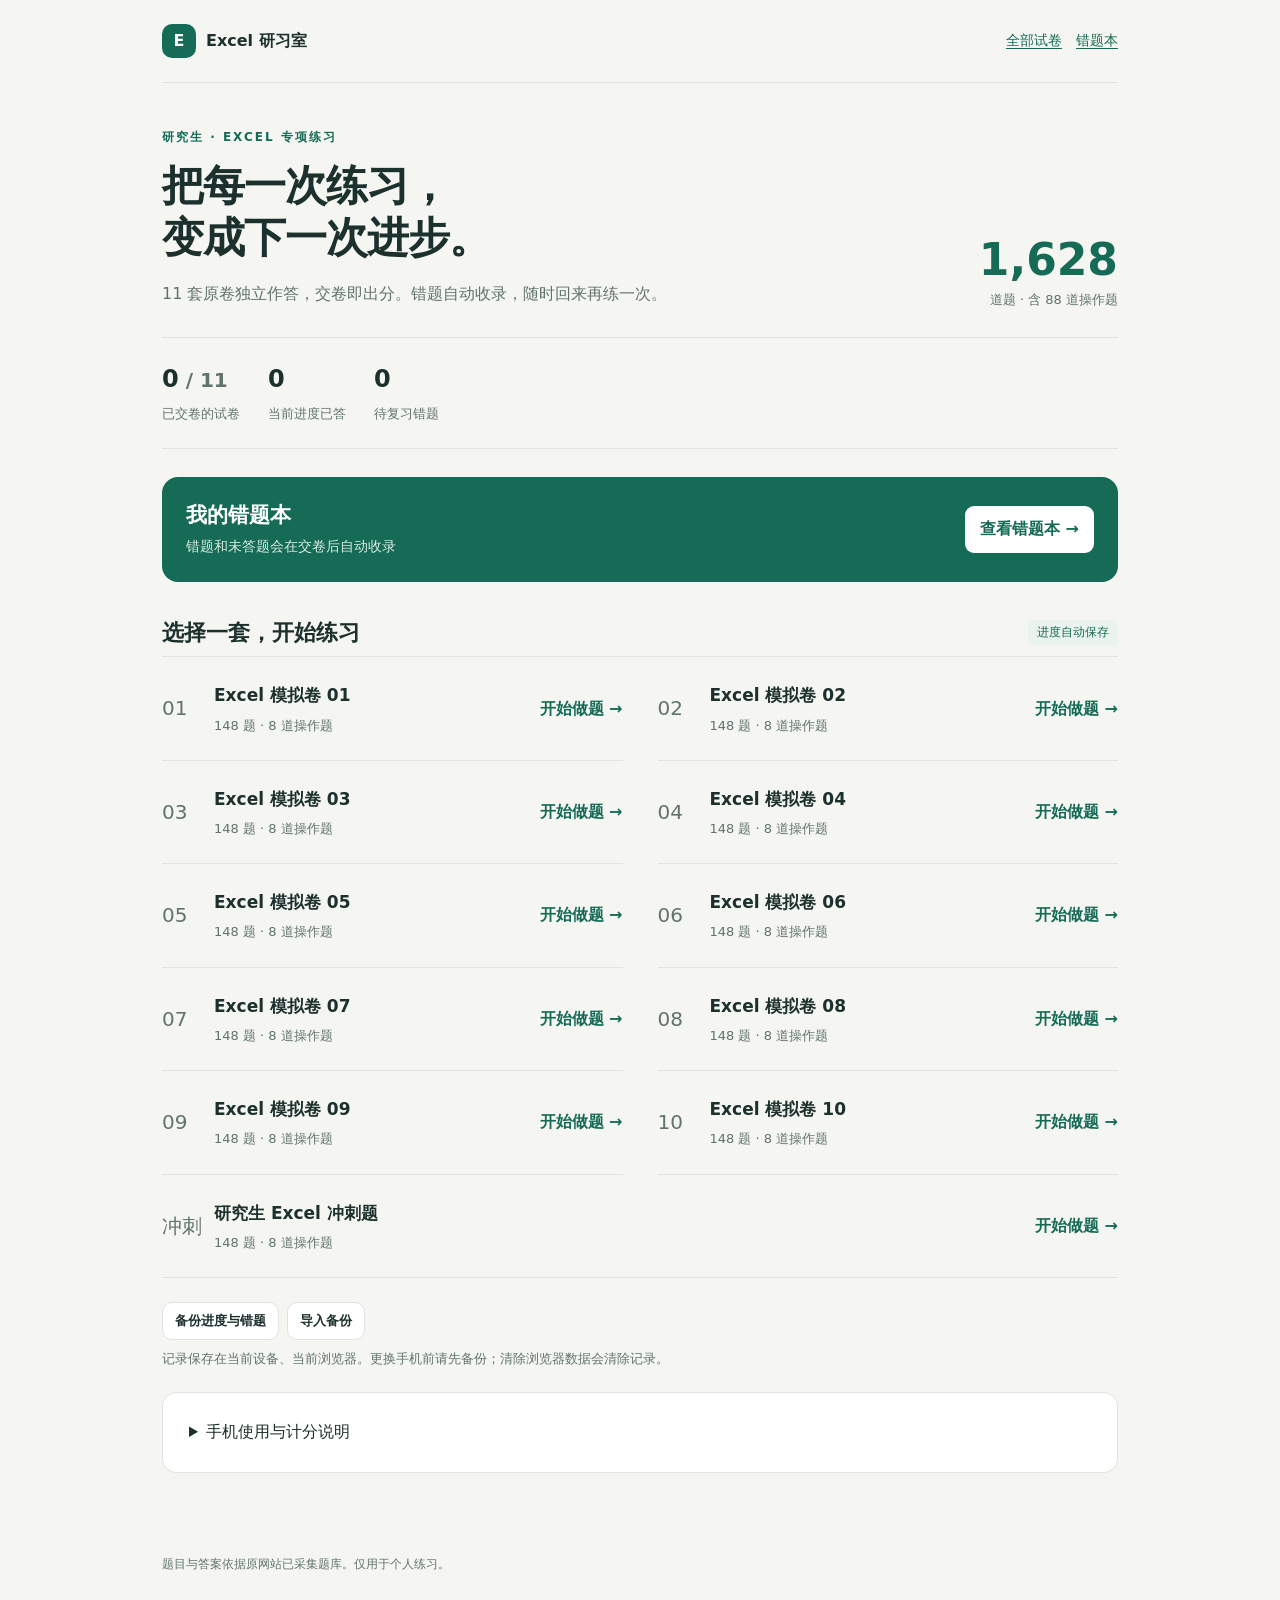
==== index.html @ a653b516 "Publish public mobile Excel practice with persistent mistake book" ====
<!doctype html><html lang="zh-CN"><head><meta charset="utf-8"><meta name="viewport" content="width=device-width, initial-scale=1, viewport-fit=cover"><meta name="theme-color" content="#166b56"><meta name="apple-mobile-web-app-capable" content="yes"><meta name="apple-mobile-web-app-title" content="Excel研习室"><meta name="description" content="研究生Excel手机刷题，独立试卷、交卷计分、进度自动保存与错题重刷。"><link rel="manifest" href="manifest.webmanifest"><link rel="icon" href="icon.svg" type="image/svg+xml"><title>研究生Excel手机刷题 · Excel研习室</title><style>:root{--ink:#1c302d;--muted:#61736e;--brand:#166b56;--soft:#eaf3ed;--paper:#fff;--bg:#f5f6f2;--line:#dce5df;--bad:#a83d34;--bad-bg:#fff1ef;--warm:#b67425}*{box-sizing:border-box}html{scroll-behavior:smooth}body{margin:0;background:var(--bg);color:var(--ink);font:16px/1.65 system-ui,-apple-system,"PingFang SC","Microsoft YaHei",sans-serif}button,input,a{touch-action:manipulation}button,a{ -webkit-tap-highlight-color:transparent}button{font:inherit;cursor:pointer}button:disabled{opacity:.45;cursor:default}a{color:var(--brand);text-underline-offset:3px}button:focus-visible,a:focus-visible,input:focus-visible,summary:focus-visible{outline:3px solid #d6a850;outline-offset:3px}h1,h2,h3,p{margin-top:0}h1{font-size:clamp(28px,5.5vw,42px);line-height:1.25;letter-spacing:-1px;margin-bottom:16px}h2{font-size:22px;line-height:1.4}h3{font-size:17px}small,.muted{color:var(--muted)}.shell{max-width:1000px;margin:auto;padding:0 22px}.topbar{display:flex;align-items:center;justify-content:space-between;gap:16px;padding:24px 0;border-bottom:1px solid var(--line)}.brand{display:inline-flex;align-items:center;gap:10px;font-weight:750;text-decoration:none;color:var(--ink)}.mark{height:34px;width:34px;background:var(--brand);color:white;display:grid;place-items:center;border-radius:10px;font-weight:800}.toplinks{display:flex;align-items:center;gap:14px;font-size:14px}.hero{padding:45px 0 30px;display:grid;grid-template-columns:1fr auto;gap:24px;align-items:end}.eyebrow{font-size:12px;font-weight:750;letter-spacing:2px;color:var(--brand);margin-bottom:12px}.hero p{max-width:580px;margin-bottom:0;color:var(--muted)}.hero-count{font-size:44px;line-height:1.1;font-weight:750;color:var(--brand);text-align:right}.hero-count span{display:block;font-size:13px;font-weight:400;color:var(--muted);margin-top:9px}.stats{display:flex;gap:28px;border-top:1px solid var(--line);border-bottom:1px solid var(--line);padding:22px 0;margin:0 0 28px}.stats strong{font-size:24px;display:block;font-variant-numeric:tabular-nums}.stats span{font-size:13px;color:var(--muted)}.wrong-banner{background:var(--brand);color:white;display:flex;justify-content:space-between;align-items:center;gap:18px;padding:24px;border-radius:16px;margin:26px 0 36px}.wrong-banner p{margin:4px 0 0;color:#d9ebe1;font-size:14px}.wrong-banner h2{margin:0;font-size:21px}.wrong-banner a{white-space:nowrap;color:var(--brand);background:white;padding:10px 15px;border-radius:9px;text-decoration:none;font-weight:650}.section-head{display:flex;justify-content:space-between;align-items:center;margin:20px 0 8px}.section-head h2{margin:0}.paper-list{border-top:1px solid var(--line)}.paper-row{display:grid;grid-template-columns:48px 1fr auto;gap:18px;align-items:center;padding:24px 0;border-bottom:1px solid var(--line)}.paper-no{font-size:20px;color:var(--muted);font-variant-numeric:tabular-nums}.paper-row h3{margin:0 0 5px}.paper-row p{font-size:13px;margin:0;color:var(--muted)}.paper-row a{text-decoration:none;font-weight:650}.mini-progress{height:4px;background:var(--line);margin-top:11px;border-radius:4px;max-width:240px;overflow:hidden}.mini-progress span{display:block;height:100%;background:var(--brand)}.pill{display:inline-block;padding:3px 9px;background:var(--soft);border-radius:5px;font-size:12px;color:var(--brand)}.btn{border:1px solid var(--line);background:white;border-radius:10px;padding:12px 18px;min-height:46px;color:var(--ink);font-weight:650;text-decoration:none;display:inline-flex;justify-content:center;align-items:center;gap:6px;line-height:1.4}.btn.primary{background:var(--brand);color:white;border-color:var(--brand)}.btn.quiet{background:transparent;border-color:transparent;padding:8px 6px;color:var(--muted)}.btn.danger{color:var(--bad)}.btn.small{font-size:13px;min-height:38px;padding:8px 12px}.actions{display:flex;gap:10px;flex-wrap:wrap;margin-top:20px}.footnote{font-size:12px;color:var(--muted);padding:30px 0 40px}.backup{padding-top:24px;display:flex;gap:8px;align-items:center;flex-wrap:wrap}.backup small{flex-basis:100%}.notice{background:#fff5df;border:1px solid #ead19c;color:#6a4c1b;padding:13px;border-radius:8px;margin:12px 0;font-size:13px}.hidden{display:none!important}.intro{max-width:760px;padding:38px 0}.intro h1{font-size:32px}.panel{background:white;padding:26px;border:1px solid var(--line);border-radius:14px;margin:22px 0}.panel h2{font-size:18px}.rules{padding-left:20px;color:var(--muted);font-size:14px}.rules li{margin:8px 0}.choice{display:block;cursor:pointer;border:1px solid var(--line);border-radius:10px;padding:15px;margin:12px 0}.choice:has(input:checked){border-color:var(--brand);background:var(--soft)}input[type=radio],input[type=checkbox]{accent-color:var(--brand);width:19px;height:19px;margin:0 10px 0 0;vertical-align:middle}.quiz-head{position:sticky;top:0;background:rgba(245,246,242,.97);z-index:2;border-bottom:1px solid var(--line);padding:14px 0}.quiz-head-row{display:flex;gap:12px;align-items:center;justify-content:space-between}.quiz-title{font-size:14px;font-weight:650}.quiz-meta{font-size:12px;color:var(--muted);font-variant-numeric:tabular-nums}.progress-track{height:4px;background:var(--line);border-radius:4px;margin-top:11px;overflow:hidden}.progress-track>span{display:block;height:100%;background:var(--brand)}.question-wrap{max-width:760px;padding:28px 0 130px}.q-label{display:flex;align-items:center;gap:9px;margin-bottom:16px}.q-label .number{font-size:24px;font-weight:750}.q-source{font-size:12px;color:var(--muted);margin-bottom:10px}.question-text{font-size:18px;line-height:1.85;overflow-wrap:anywhere;margin-bottom:24px}.question-text p{margin:0 0 10px}.question-text img{max-width:100%;height:auto}.options{display:grid;gap:12px}.option{display:flex;align-items:flex-start;gap:12px;background:white;border:1.5px solid var(--line);border-radius:12px;padding:16px;min-height:58px;cursor:pointer;overflow:hidden}.option.selected{border-color:var(--brand);background:var(--soft)}.option.is-correct{border-color:var(--brand);background:var(--soft)}.option.is-wrong{border-color:var(--bad);background:var(--bad-bg)}.option input{flex:0 0 auto;margin-top:5px}.option-letter{flex:0 0 22px;font-weight:750}.option-content{flex:1;min-width:0;overflow-wrap:anywhere}.option-content p{margin:0}.option-content img{display:block;max-width:100%;height:auto;margin:8px 0}.option-content table{max-width:100%;overflow:auto}.option-tag{font-size:11px;color:var(--brand);white-space:nowrap}.dataset{padding:14px 16px;border:1px solid var(--line);border-radius:10px;background:#edf3ee;margin-bottom:22px;font-size:13px}.dataset summary{cursor:pointer;font-weight:650}.dataset p{white-space:pre-line;margin:12px 0}.dataset a{display:block;padding:8px 0}.nav-bottom{position:fixed;bottom:0;left:0;right:0;z-index:3;background:rgba(255,255,255,.98);border-top:1px solid var(--line);padding:12px 20px calc(12px + env(safe-area-inset-bottom));display:flex;justify-content:center;gap:10px}.nav-bottom .btn{max-width:200px;flex:1}.nav-bottom .btn.quiet{max-width:80px}.review-note{padding:18px;background:var(--soft);border-radius:10px;margin-top:22px}.review-note.wrong{background:var(--bad-bg)}.review-note p{margin:0}.result{text-align:center;max-width:760px;padding:35px 0}.score{font-size:72px;line-height:1.1;font-weight:780;letter-spacing:-3px;color:var(--brand);margin:24px 0 6px;font-variant-numeric:tabular-nums}.score small{font-size:16px;letter-spacing:0}.result .stats{justify-content:center;margin-top:28px}.result .actions{justify-content:center}.result-rule{font-size:13px;color:var(--muted)}.saved-note{padding:16px;text-align:left;background:var(--soft);border-radius:12px;margin-top:26px;font-size:14px}.review-toolbar{display:flex;justify-content:space-between;align-items:center;gap:12px;margin-bottom:20px}.history-list{margin-top:12px}.wrong-item{display:grid;grid-template-columns:1fr auto;gap:12px;align-items:center;padding:18px 0;border-bottom:1px solid var(--line);font-size:14px}.wrong-item p{margin:6px 0 0;color:var(--muted);font-size:12px}.wrong-item strong{display:block}.wrong-stats{display:flex;gap:10px;flex-wrap:wrap}.wrong-stats .pill{padding:7px 12px}dialog{border:1px solid var(--line);border-radius:16px;padding:24px;max-width:650px;width:calc(100% - 32px);max-height:85dvh;color:var(--ink)}dialog::backdrop{background:rgba(16,33,28,.4)}dialog h2{margin:0 0 12px}.dialog-head{display:flex;align-items:center;justify-content:space-between;margin-bottom:18px}.dialog-head h2{margin:0}.answer-grid{display:grid;grid-template-columns:repeat(7,1fr);gap:8px;max-height:55dvh;overflow:auto;padding:3px}.grid-q{border:1px solid var(--line);border-radius:8px;background:white;min-height:42px;position:relative;font-size:13px;color:var(--ink)}.grid-q.done{background:var(--soft);border-color:#9ac6b6;color:var(--brand)}.grid-q.current{outline:2px solid var(--brand);outline-offset:1px}.grid-q.bad{background:var(--bad-bg);color:var(--bad);border-color:#e4aaa3}.legend{font-size:12px;color:var(--muted);margin:14px 0 0}.empty{padding:34px 0;color:var(--muted)}.toast{position:fixed;left:50%;bottom:105px;transform:translateX(-50%);background:var(--ink);color:white;border-radius:9px;padding:10px 18px;z-index:8;font-size:13px;max-width:90%;text-align:center}table{border-collapse:collapse}td,th{border:1px solid var(--line);padding:5px}#home main{padding-bottom:30px}@media(min-width:800px){.paper-list{display:grid;grid-template-columns:1fr 1fr;column-gap:35px}.paper-row{grid-template-columns:40px 1fr auto;gap:12px}.paper-row:last-child:nth-child(odd){grid-column:1/-1}.question-wrap,.intro,.result{margin:auto}}@media(max-width:560px){.shell{padding:0 18px}.topbar{padding:17px 0}.toplinks{font-size:12px;gap:10px}.hero{padding:30px 0 22px;grid-template-columns:1fr}.hero-count{display:none}.hero h1{font-size:32px}.hero p{font-size:14px}.stats{gap:25px;padding:18px 0}.wrong-banner{padding:20px;margin-bottom:28px}.wrong-banner p{font-size:12px}.wrong-banner h2{font-size:18px}.wrong-banner a{font-size:14px;padding:9px 11px}.paper-row{padding:20px 0;grid-template-columns:32px 1fr auto;gap:10px}.paper-no{font-size:17px}.paper-row h3{font-size:15px}.paper-row p{font-size:12px}.paper-row a{font-size:13px}.panel{padding:20px}.intro{padding-top:28px}.intro h1{font-size:27px}.question-text{font-size:17px}.option{padding:14px 12px;gap:8px}.option-tag{display:none}.quiz-title{max-width:210px;white-space:nowrap;overflow:hidden;text-overflow:ellipsis}.answer-grid{grid-template-columns:repeat(6,1fr)}.result .stats{gap:32px}.wrong-item{font-size:13px}.nav-bottom{padding-left:14px;padding-right:14px}}
</style></head><body><div id="app"></div><dialog id="modal"></dialog><input type="file" id="import-file" accept="application/json,.json" hidden><script>const APP_DATA={"page":"home","papers":[{"id":"p01","title":"Excel 模拟卷 01","originalTitle":"26模拟试卷(Excel) -01","source":"https://www.zlbbda.com.cn/studysome/exercise?testPapeId=167","questions":[{"number":1,"type":"判断题","book":"《大数据分析素养》","chapter":1,"question":"验证性数据分析不使用统计测试（  ）。","answer":["B"],"dataset_description":null,"id":"p01:1","paperId":"p01","paperTitle":"Excel 模拟卷 01","question_html":"\u003cp>\u003cspan>验证性数据分析不使用统计测试\u003c/span>\u003cspan>（ &nbsp;）\u003c/span>\u003cspan>。\u003c/span>\u003c/p>","options":[{"label":"A","html":"\u003cp>正确\u003c/p>"},{"label":"B","html":"\u003cp>错误\u003c/p>"}],"attachments":[]},{"number":2,"type":"判断题","book":"《大数据分析素养》","chapter":2,"question":"企业根据实际情况和目标，确定需要量化的业务指标（  ）。","answer":["A"],"dataset_description":null,"id":"p01:2","paperId":"p01","paperTitle":"Excel 模拟卷 01","question_html":"\u003cp>\u003cspan>企业根据实际情况和目标，确定需要量化的业务指标\u003c/span>\u003cspan>（ &nbsp;）\u003c/span>\u003cspan>。\u003c/span>\u003c/p>","options":[{"label":"A","html":"\u003cp>正确\u003c/p>"},{"label":"B","html":"\u003cp>错误\u003c/p>"}],"attachments":[]},{"number":3,"type":"判断题","book":"《大数据分析素养》","chapter":2,"question":"CPM矩阵方法不能用于竞争态势分析（  ）。","answer":["B"],"dataset_description":null,"id":"p01:3","paperId":"p01","paperTitle":"Excel 模拟卷 01","question_html":"\u003cp>\u003cstrong> \u003c/strong>\u003cspan>CPM矩阵方法不能用于竞争态势分析（ &nbsp;）\u003c/span>。\u003c/p>","options":[{"label":"A","html":"\u003cp>正确\u003c/p>"},{"label":"B","html":"\u003cp>错误\u003c/p>"}],"attachments":[]},{"number":4,"type":"判断题","book":"《大数据分析素养》","chapter":2,"question":"情景分析法通过综合分析行业环境、社会环境以及企业自身的状况，评估和分析自身以及竞争对手的核心竞争力，进而为制定相应决策提供依据（  ）。","answer":["A"],"dataset_description":null,"id":"p01:4","paperId":"p01","paperTitle":"Excel 模拟卷 01","question_html":"\u003cp>\u003cspan>情景分析法通过综合分析行业环境、社会环境以及企业自身的状况，评估和分析自身以及竞争对手的核心竞争力，进而为制定相应决策提供依据\u003c/span>\u003cspan>（ &nbsp;）\u003c/span>\u003cspan>。\u003c/span>\u003c/p>","options":[{"label":"A","html":"\u003cp>正确\u003c/p>"},{"label":"B","html":"\u003cp>错误\u003c/p>"}],"attachments":[]},{"number":5,"type":"判断题","book":"《大数据分析素养》","chapter":2,"question":"科特勒认为企业应该将市场细分为不同的市场片段，选择目标市场并确定定位策略（  ）。","answer":["A"],"dataset_description":null,"id":"p01:5","paperId":"p01","paperTitle":"Excel 模拟卷 01","question_html":"\u003cp>\u003cspan>科特勒认为企业应该将市场细分为不同的市场片段，选择目标市场并确定定位策略（ &nbsp;）。\u003c/span>\u003c/p>","options":[{"label":"A","html":"\u003cp>正确\u003c/p>"},{"label":"B","html":"\u003cp>错误\u003c/p>"}],"attachments":[]},{"number":6,"type":"判断题","book":"《大数据分析素养》","chapter":2,"question":"业务指标的定位层次通常涉及从战略到执行的不同层面，以确保企业能够全面、系统地评估其业务表现（  ）。","answer":["A"],"dataset_description":null,"id":"p01:6","paperId":"p01","paperTitle":"Excel 模拟卷 01","question_html":"\u003cp>\u003cspan>业务指标的定位层次通常涉及从战略到执行的不同层面，以确保企业能够全面、系统地评估其业务表现\u003c/span>\u003cspan>（ &nbsp;）\u003c/span>\u003cspan>。\u003c/span>\u003c/p>","options":[{"label":"A","html":"\u003cp>正确\u003c/p>"},{"label":"B","html":"\u003cp>错误\u003c/p>"}],"attachments":[]},{"number":7,"type":"判断题","book":"《大数据分析素养》","chapter":2,"question":"战略分析是对企业的外部环境进行全面评估（  ）。","answer":["B"],"dataset_description":null,"id":"p01:7","paperId":"p01","paperTitle":"Excel 模拟卷 01","question_html":"\u003cp>\u003cspan>战略分析是对企业的外部环境进行全面评估\u003c/span>\u003cspan>（ &nbsp;）\u003c/span>\u003cspan>。\u003c/span>\u003c/p>","options":[{"label":"A","html":"\u003cp>正确\u003c/p>"},{"label":"B","html":"\u003cp>错误\u003c/p>"}],"attachments":[]},{"number":8,"type":"判断题","book":"《大数据分析素养》","chapter":3,"question":"数据清洗的修剪方法通是过对数转换对异常值进行替换（  ）。","answer":["B"],"dataset_description":null,"id":"p01:8","paperId":"p01","paperTitle":"Excel 模拟卷 01","question_html":"\u003cp>\u003cspan>数据清洗的修剪方法通是过对数转换对异常值进行替换\u003c/span>\u003cspan>（ &nbsp;）。\u003c/span>\u003c/p>","options":[{"label":"A","html":"\u003cp>正确\u003c/p>"},{"label":"B","html":"\u003cp>错误\u003c/p>"}],"attachments":[]},{"number":9,"type":"判断题","book":"《大数据分析素养》","chapter":3,"question":"数据转换专注于将数据从一种格式或结构转换为另一种格式或结构，以满足特定的分析、报告或应用需求（  ）。","answer":["A"],"dataset_description":null,"id":"p01:9","paperId":"p01","paperTitle":"Excel 模拟卷 01","question_html":"\u003cp>\u003cspan>数据转换专注于将数据从一种格式或结构转换为另一种格式或结构，以满足特定的分析、报告或应用需求\u003c/span>\u003cspan>（ &nbsp;）。\u003c/span>\u003c/p>","options":[{"label":"A","html":"\u003cp>正确\u003c/p>"},{"label":"B","html":"\u003cp>错误\u003c/p>"}],"attachments":[]},{"number":10,"type":"判断题","book":"《大数据分析素养》","chapter":3,"question":"员工奖惩记录不属于企业内部数据（  ）。","answer":["B"],"dataset_description":null,"id":"p01:10","paperId":"p01","paperTitle":"Excel 模拟卷 01","question_html":"\u003cp>\u003cspan>员工奖惩记录不属于企业内部数据\u003c/span>\u003cspan>（ &nbsp;）。\u003c/span>\u003c/p>","options":[{"label":"A","html":"\u003cp>正确\u003c/p>"},{"label":"B","html":"\u003cp>错误\u003c/p>"}],"attachments":[]},{"number":11,"type":"判断题","book":"《大数据分析素养》","chapter":3,"question":"销售额、利润、毛利率无法以图形化的手段，将信息呈现出来（  ）。","answer":["B"],"dataset_description":null,"id":"p01:11","paperId":"p01","paperTitle":"Excel 模拟卷 01","question_html":"\u003cp>\u003cspan>销售额、利润、毛利率无法以图形化的手段，将信息呈现出来\u003c/span>\u003cspan>（ &nbsp;）。\u003c/span>\u003c/p>","options":[{"label":"A","html":"\u003cp>正确\u003c/p>"},{"label":"B","html":"\u003cp>错误\u003c/p>"}],"attachments":[]},{"number":12,"type":"判断题","book":"《大数据分析素养》","chapter":3,"question":"条形图展示连续变量的分布情况（  ）。","answer":["B"],"dataset_description":null,"id":"p01:12","paperId":"p01","paperTitle":"Excel 模拟卷 01","question_html":"\u003cp>\u003cspan>条形图展示连续变量的分布情况\u003c/span>\u003cspan>（ &nbsp;）。\u003c/span>\u003c/p>","options":[{"label":"A","html":"\u003cp>正确\u003c/p>"},{"label":"B","html":"\u003cp>错误\u003c/p>"}],"attachments":[]},{"number":13,"type":"判断题","book":"《大数据分析素养》","chapter":3,"question":"相对于外部数据，企业内部数据的获取更为容易和直接（  ）。","answer":["A"],"dataset_description":null,"id":"p01:13","paperId":"p01","paperTitle":"Excel 模拟卷 01","question_html":"\u003cp>\u003cspan>相对于外部数据，企业内部数据的获取更为容易和直接\u003c/span>\u003cspan>（ &nbsp;）。\u003c/span>\u003c/p>","options":[{"label":"A","html":"\u003cp>正确\u003c/p>"},{"label":"B","html":"\u003cp>错误\u003c/p>"}],"attachments":[]},{"number":14,"type":"判断题","book":"《大数据分析素养》","chapter":4,"question":"及格率属于比例相对数（  ）。","answer":["B"],"dataset_description":null,"id":"p01:14","paperId":"p01","paperTitle":"Excel 模拟卷 01","question_html":"\u003cp>\u003cspan>及格率属于比例相对数\u003c/span>\u003cspan>（ &nbsp;）。\u003c/span>\u003c/p>","options":[{"label":"A","html":"\u003cp>正确\u003c/p>"},{"label":"B","html":"\u003cp>错误\u003c/p>"}],"attachments":[]},{"number":15,"type":"判断题","book":"《大数据分析素养》","chapter":4,"question":"计划完成程度相对数的数值大于100%,就说明完成并超额完成了计划（  ）。","answer":["B"],"dataset_description":null,"id":"p01:15","paperId":"p01","paperTitle":"Excel 模拟卷 01","question_html":"\u003cp>\u003cspan>计划完成程度相对数的数值大于100%,就说明完成并超额完成了计划\u003c/span>\u003cspan>（ &nbsp;）。\u003c/span>\u003c/p>","options":[{"label":"A","html":"\u003cp>正确\u003c/p>"},{"label":"B","html":"\u003cp>错误\u003c/p>"}],"attachments":[]},{"number":16,"type":"判断题","book":"《大数据分析素养》","chapter":4,"question":"计划完成百分数是某一时期实际完成的指标数值与计划指标数量对比的结果（  ）。","answer":["A"],"dataset_description":null,"id":"p01:16","paperId":"p01","paperTitle":"Excel 模拟卷 01","question_html":"\u003cp>\u003cspan>计划完成百分数是某一时期实际完成的指标数值与计划指标数量对比的结果\u003c/span>\u003cspan>（ &nbsp;）。\u003c/span>\u003c/p>","options":[{"label":"A","html":"\u003cp>正确\u003c/p>"},{"label":"B","html":"\u003cp>错误\u003c/p>"}],"attachments":[]},{"number":17,"type":"判断题","book":"《大数据分析素养》","chapter":4,"question":"工业总产值9000亿元属于实物指标（  ）。","answer":["B"],"dataset_description":null,"id":"p01:17","paperId":"p01","paperTitle":"Excel 模拟卷 01","question_html":"\u003cp>\u003cspan>工业总产值9000亿元属于实物指标\u003c/span>\u003cspan>（ &nbsp;）。\u003c/span>\u003c/p>","options":[{"label":"A","html":"\u003cp>正确\u003c/p>"},{"label":"B","html":"\u003cp>错误\u003c/p>"}],"attachments":[]},{"number":18,"type":"判断题","book":"《大数据分析素养》","chapter":5,"question":"统计量的方差较小,即对总体参数的估计较为精确。","answer":["A"],"dataset_description":null,"id":"p01:18","paperId":"p01","paperTitle":"Excel 模拟卷 01","question_html":"\u003cp>\u003cspan>统计量的方差较小,即对总体参数的估计较为精确\u003c/span>\u003cspan>。\u003c/span>\u003c/p>","options":[{"label":"A","html":"\u003cp>正确\u003c/p>"},{"label":"B","html":"\u003cp>错误\u003c/p>"}],"attachments":[]},{"number":19,"type":"判断题","book":"《大数据分析素养》","chapter":5,"question":"利用随机数表进行抽样，不能够保证随机原则的实现。","answer":["B"],"dataset_description":null,"id":"p01:19","paperId":"p01","paperTitle":"Excel 模拟卷 01","question_html":"\u003cp>\u003cspan>利用随机数表进行抽样，不能够\u003c/span>\u003cspan>保证\u003c/span>随机原则\u003cspan>的实现\u003c/span>\u003cspan>。\u003c/span>\u003c/p>","options":[{"label":"A","html":"\u003cp>正确\u003c/p>"},{"label":"B","html":"\u003cp>错误\u003c/p>"}],"attachments":[]},{"number":20,"type":"判断题","book":"《大数据分析素养》","chapter":5,"question":"总体的参数是已知的常数（  ）。","answer":["B"],"dataset_description":null,"id":"p01:20","paperId":"p01","paperTitle":"Excel 模拟卷 01","question_html":"\u003cp>\u003cspan>总体的参数是已知的常数\u003c/span>\u003cspan>（ &nbsp;）\u003c/span>\u003cspan>。\u003c/span>\u003c/p>","options":[{"label":"A","html":"\u003cp>正确\u003c/p>"},{"label":"B","html":"\u003cp>错误\u003c/p>"}],"attachments":[]},{"number":21,"type":"判断题","book":"《大数据分析素养》","chapter":5,"question":"滚雪球抽样适用于人口稀少,难以获取或不愿意配合调查的人群（  ）。","answer":["A"],"dataset_description":null,"id":"p01:21","paperId":"p01","paperTitle":"Excel 模拟卷 01","question_html":"\u003cp>\u003cspan>滚雪球抽样\u003c/span>\u003cspan>适用于人口稀少,难以获取或不愿意配合调查的人群（ &nbsp;）\u003c/span>\u003cspan>。\u003c/span>\u003c/p>","options":[{"label":"A","html":"\u003cp>正确\u003c/p>"},{"label":"B","html":"\u003cp>错误\u003c/p>"}],"attachments":[]},{"number":22,"type":"判断题","book":"《大数据分析素养》","chapter":5,"question":"样本距离可通过总体单位数除以样本单位数来确定。","answer":["A"],"dataset_description":null,"id":"p01:22","paperId":"p01","paperTitle":"Excel 模拟卷 01","question_html":"\u003cp>\u003cspan>样本距离可通过总体单位数除以样本单位数来确定。\u003c/span>\u003c/p>","options":[{"label":"A","html":"\u003cp>正确\u003c/p>"},{"label":"B","html":"\u003cp>错误\u003c/p>"}],"attachments":[]},{"number":23,"type":"判断题","book":"《大数据分析素养》","chapter":5,"question":"滚雪球抽样可以获得更深入，更详细的信息（  ）。","answer":["A"],"dataset_description":null,"id":"p01:23","paperId":"p01","paperTitle":"Excel 模拟卷 01","question_html":"\u003cp>\u003cspan>滚雪球抽样\u003c/span>\u003cspan>可以获得更深入，更详细的信息（ &nbsp;）\u003c/span>\u003cspan>。\u003c/span>\u003c/p>","options":[{"label":"A","html":"\u003cp>正确\u003c/p>"},{"label":"B","html":"\u003cp>错误\u003c/p>"}],"attachments":[]},{"number":24,"type":"判断题","book":"《大数据分析素养》","chapter":5,"question":"随着样本容量的增加,样本均数的标准误越来越小（  ）。","answer":["A"],"dataset_description":null,"id":"p01:24","paperId":"p01","paperTitle":"Excel 模拟卷 01","question_html":"\u003cp>\u003cspan>随着样本容量的增加,样本均数的标准误越来越小（ &nbsp;）\u003c/span>\u003cspan>。\u003c/span>\u003c/p>","options":[{"label":"A","html":"\u003cp>正确\u003c/p>"},{"label":"B","html":"\u003cp>错误\u003c/p>"}],"attachments":[]},{"number":25,"type":"判断题","book":"《大数据分析素养》","chapter":5,"question":"进行抽样设计应遵循四条原则,即:目的性原则;可行性原则;经济性原则;可测性原则（  ）。","answer":["A"],"dataset_description":null,"id":"p01:25","paperId":"p01","paperTitle":"Excel 模拟卷 01","question_html":"\u003cp>\u003cspan>进行抽样设计应遵循四条原则,即:目的性原则;可行性原则;经济性原则;可测性原则\u003c/span>\u003cspan>（ &nbsp;）。\u003c/span>\u003c/p>","options":[{"label":"A","html":"\u003cp>正确\u003c/p>"},{"label":"B","html":"\u003cp>错误\u003c/p>"}],"attachments":[]},{"number":26,"type":"判断题","book":"《大数据分析素养》","chapter":5,"question":"多段抽样是先将调查总体各单位按一定标志分成若干组，作为抽样的第一级单位。然后将第一级组又分成若干小的组，作为抽样的第二级单位。依此类推，还可分为第三级、第四级单位（  ）。","answer":["A"],"dataset_description":null,"id":"p01:26","paperId":"p01","paperTitle":"Excel 模拟卷 01","question_html":"\u003cp>\u003cspan>多段抽样是先将调查总体各单位按一定标志分成若干组，作为抽样的第一级单位。然后将第一级组又分成若干小的组，作为抽样的第二级单位。依此类推，还可分为第三级、第四级单位（ &nbsp;）\u003c/span>\u003cspan>。\u003c/span>\u003c/p>","options":[{"label":"A","html":"\u003cp>正确\u003c/p>"},{"label":"B","html":"\u003cp>错误\u003c/p>"}],"attachments":[]},{"number":27,"type":"判断题","book":"《大数据分析素养》","chapter":5,"question":"抽样估计的实际误差通常都可以计算出来（  ）。","answer":["B"],"dataset_description":null,"id":"p01:27","paperId":"p01","paperTitle":"Excel 模拟卷 01","question_html":"\u003cp>\u003cspan>抽样估计的实际误差通常都可以计算出来（ &nbsp;）\u003c/span>\u003cspan>。\u003c/span>\u003c/p>","options":[{"label":"A","html":"\u003cp>正确\u003c/p>"},{"label":"B","html":"\u003cp>错误\u003c/p>"}],"attachments":[]},{"number":28,"type":"判断题","book":"《大数据分析素养》","chapter":6,"question":"检验统计量的值与显著性水平直接进行比较,得出是否接受原假设的结论（ ）。","answer":["B"],"dataset_description":null,"id":"p01:28","paperId":"p01","paperTitle":"Excel 模拟卷 01","question_html":"\u003cp>\u003cspan>检验统计量的值与显著性水平直接进行比较,得出是否接受原假设的结论（ ）\u003c/span>\u003cspan>。\u003c/span>\u003c/p>","options":[{"label":"A","html":"\u003cp>正确\u003c/p>"},{"label":"B","html":"\u003cp>错误\u003c/p>"}],"attachments":[]},{"number":29,"type":"判断题","book":"《大数据分析素养》","chapter":6,"question":"统计归纳就是根据样本的规律推出总体的一些性质（ ）。","answer":["A"],"dataset_description":null,"id":"p01:29","paperId":"p01","paperTitle":"Excel 模拟卷 01","question_html":"\u003cp>\u003cspan>统计归纳就是根据样本的规律推出总体的一些性质（ ）\u003c/span>\u003cspan>。\u003c/span>\u003c/p>","options":[{"label":"A","html":"\u003cp>正确\u003c/p>"},{"label":"B","html":"\u003cp>错误\u003c/p>"}],"attachments":[]},{"number":30,"type":"判断题","book":"《大数据分析素养》","chapter":6,"question":"F统计量的计算公式中分子自由度和分母自由度的顺序是不固定的（ ）。","answer":["B"],"dataset_description":null,"id":"p01:30","paperId":"p01","paperTitle":"Excel 模拟卷 01","question_html":"\u003cp>\u003cspan>F统计量的计算公式中分子自由度和分母自由度的顺序是不固定的\u003c/span>\u003cspan>（ ）\u003c/span>\u003cspan>。\u003c/span>\u003c/p>","options":[{"label":"A","html":"\u003cp>正确\u003c/p>"},{"label":"B","html":"\u003cp>错误\u003c/p>"}],"attachments":[]},{"number":31,"type":"判断题","book":"《大数据分析素养》","chapter":6,"question":"非参数检验不需要假定总体的分布形态，直接利用样本数据对总体分布形态进行推断，对总体的分布进行检验（ ）。","answer":["A"],"dataset_description":null,"id":"p01:31","paperId":"p01","paperTitle":"Excel 模拟卷 01","question_html":"\u003cp>\u003cspan>非参数检验不需要假定总体的分布形态，直接利用样本数据对总体分布形态进行推断，对总体的分布进行检验\u003c/span>\u003cspan>（ ）\u003c/span>\u003cspan>。\u003c/span>\u003c/p>","options":[{"label":"A","html":"\u003cp>正确\u003c/p>"},{"label":"B","html":"\u003cp>错误\u003c/p>"}],"attachments":[]},{"number":32,"type":"判断题","book":"《大数据分析素养》","chapter":6,"question":"矩估计是一种用样本矩估计总体矩的点估计方法（ ）。","answer":["A"],"dataset_description":null,"id":"p01:32","paperId":"p01","paperTitle":"Excel 模拟卷 01","question_html":"\u003cp>\u003cspan>矩估计是一种用样本矩估计总体矩的点估计方法（ ）\u003c/span>\u003cspan>。\u003c/span>\u003c/p>","options":[{"label":"A","html":"\u003cp>正确\u003c/p>"},{"label":"B","html":"\u003cp>错误\u003c/p>"}],"attachments":[]},{"number":33,"type":"判断题","book":"《大数据分析素养》","chapter":6,"question":"贝叶斯估计是把待估计的参数看成是确定性的量（ ）。","answer":["B"],"dataset_description":null,"id":"p01:33","paperId":"p01","paperTitle":"Excel 模拟卷 01","question_html":"\u003cp>\u003cspan>贝叶斯估计是把待估计的参数看成是确定性的量（ ）\u003c/span>\u003cspan>。\u003c/span>\u003c/p>","options":[{"label":"A","html":"\u003cp>正确\u003c/p>"},{"label":"B","html":"\u003cp>错误\u003c/p>"}],"attachments":[]},{"number":34,"type":"判断题","book":"《大数据分析素养》","chapter":7,"question":"大数据中的数据都是结构化的数据（ ）。","answer":["B"],"dataset_description":null,"id":"p01:34","paperId":"p01","paperTitle":"Excel 模拟卷 01","question_html":"\u003cp>\u003cspan>大数据中的数据都是结构化的数据\u003c/span>\u003cspan>（ ）\u003c/span>\u003cspan>。\u003c/span>\u003c/p>","options":[{"label":"A","html":"\u003cp>正确\u003c/p>"},{"label":"B","html":"\u003cp>错误\u003c/p>"}],"attachments":[]},{"number":35,"type":"判断题","book":"《大数据分析素养》","chapter":7,"question":"云计算的“SaaS“模型属于软件即服务层次（ ）。","answer":["A"],"dataset_description":null,"id":"p01:35","paperId":"p01","paperTitle":"Excel 模拟卷 01","question_html":"\u003cp>\u003cspan>云计算的“SaaS“模型属于软件即服务层次\u003c/span>\u003cspan>（ ）\u003c/span>\u003cspan>。\u003c/span>\u003c/p>","options":[{"label":"A","html":"\u003cp>正确\u003c/p>"},{"label":"B","html":"\u003cp>错误\u003c/p>"}],"attachments":[]},{"number":36,"type":"判断题","book":"《大数据分析素养》","chapter":7,"question":"虚拟化的内容要比云计算大得多（ ）。","answer":["B"],"dataset_description":null,"id":"p01:36","paperId":"p01","paperTitle":"Excel 模拟卷 01","question_html":"\u003cp>\u003cspan>虚拟化的内容要比云计算大得多（ ）\u003c/span>\u003cspan>。\u003c/span>\u003c/p>","options":[{"label":"A","html":"\u003cp>正确\u003c/p>"},{"label":"B","html":"\u003cp>错误\u003c/p>"}],"attachments":[]},{"number":37,"type":"判断题","book":"《大数据分析素养》","chapter":8,"question":"相关系数可以反映正相关和负相关（  ）。","answer":["A"],"dataset_description":null,"id":"p01:37","paperId":"p01","paperTitle":"Excel 模拟卷 01","question_html":"\u003cp>\u003cspan>相关系数可以反映正相关和负相关（ &nbsp;）。\u003c/span>\u003c/p>","options":[{"label":"A","html":"\u003cp>正确\u003c/p>"},{"label":"B","html":"\u003cp>错误\u003c/p>"}],"attachments":[]},{"number":38,"type":"判断题","book":"《大数据分析素养》","chapter":8,"question":"决策树的父节点的熵大于子节点的熵（  ）。","answer":["B"],"dataset_description":null,"id":"p01:38","paperId":"p01","paperTitle":"Excel 模拟卷 01","question_html":"\u003cp>\u003cspan>决策树的父节点的熵大于子节点的熵\u003c/span>\u003cspan>（ &nbsp;）。\u003c/span>\u003c/p>","options":[{"label":"A","html":"\u003cp>正确\u003c/p>"},{"label":"B","html":"\u003cp>错误\u003c/p>"}],"attachments":[]},{"number":39,"type":"判断题","book":"《大数据分析素养》","chapter":8,"question":"聚类算法通常用于在不知道类别的情况下,把样本按照样本之间的相似性等分成不同的类别（  ）。","answer":["A"],"dataset_description":null,"id":"p01:39","paperId":"p01","paperTitle":"Excel 模拟卷 01","question_html":"\u003cp>\u003cspan>聚类算法通常用于在不知道类别的情况下,把样本按照样本之间的相似性等分成不同的类别\u003c/span>\u003cspan>（ &nbsp;）。\u003c/span>\u003c/p>","options":[{"label":"A","html":"\u003cp>正确\u003c/p>"},{"label":"B","html":"\u003cp>错误\u003c/p>"}],"attachments":[]},{"number":40,"type":"判断题","book":"《大数据分析素养》","chapter":8,"question":"聚类算法要求数据有标签,属于有监督学习（  ）。","answer":["B"],"dataset_description":null,"id":"p01:40","paperId":"p01","paperTitle":"Excel 模拟卷 01","question_html":"\u003cp>\u003cspan>聚类算法要求数据有标签,属于有监督学习\u003c/span>\u003cspan>（ &nbsp;）。\u003c/span>\u003c/p>","options":[{"label":"A","html":"\u003cp>正确\u003c/p>"},{"label":"B","html":"\u003cp>错误\u003c/p>"}],"attachments":[]},{"number":41,"type":"单选题","book":"《大数据分析素养》","chapter":1,"question":"要成为一名优秀的数据分析师, 需要具备一定的核心竞争力。下列说法不正确的是（   ）。","answer":["C"],"dataset_description":null,"id":"p01:41","paperId":"p01","paperTitle":"Excel 模拟卷 01","question_html":"\u003cp>\u003cspan>要成为一名优秀的数据分析师, 需要具备一定的核心竞争力。下列说法不正确的是（ &nbsp; ）。\u003c/span>\u003c/p>","options":[{"label":"A","html":"解决问题的能力"},{"label":"B","html":"数据敏感能力"},{"label":"C","html":"哲学思维能力"},{"label":"D","html":"沟通能力"}],"attachments":[]},{"number":42,"type":"单选题","book":"《大数据分析素养》","chapter":1,"question":"验证性数据分析侧重于已有假设下面关于验证性数据分析的观点，正确的是（   ）？","answer":["C"],"dataset_description":null,"id":"p01:42","paperId":"p01","paperTitle":"Excel 模拟卷 01","question_html":"\u003cp>\u003cspan>验证性数据分析侧重于已有假设\u003c/span>\u003cspan>下面关于\u003c/span>\u003cspan>验证性数据分析\u003c/span>\u003cspan>的观点，正确的是（ &nbsp; ）？\u003c/span>\u003c/p>","options":[{"label":"A","html":"搜索与匹配。"},{"label":"B","html":"分析与处理。"},{"label":"C","html":"证实或证伪。"},{"label":"D","html":"发现新的特征。"}],"attachments":[]},{"number":43,"type":"单选题","book":"《大数据分析素养》","chapter":1,"question":"将实验数据按一定规律用表格方式记录是处理实验数据最常用的方法，下面关于表格设计的观点，不正确的是(   )","answer":["C"],"dataset_description":null,"id":"p01:43","paperId":"p01","paperTitle":"Excel 模拟卷 01","question_html":"\u003cp>\u003cspan>将实验数据按一定规律用表格方式记录是处理实验数据最常用的方法，下面关于表格设计的观点，不正确的是( &nbsp; )\u003c/span>\u003c/p>","options":[{"label":"A","html":"要求对应关系清楚，简单明了。"},{"label":"B","html":"可以在标题栏中注明物理量名称和符号。"},{"label":"C","html":"无需写明表格名称。"},{"label":"D","html":"有利于发现相关量之间的物理关系。"}],"attachments":[]},{"number":44,"type":"单选题","book":"《大数据分析素养》","chapter":2,"question":"战略分析包括企业外部环境分析，和(   )两部分。","answer":["B"],"dataset_description":null,"id":"p01:44","paperId":"p01","paperTitle":"Excel 模拟卷 01","question_html":"\u003cp>\u003cspan>战略分析包括企业外部环境分析，和\u003c/span>\u003cspan>( &nbsp; )两部分。\u003c/span>\u003c/p>","options":[{"label":"A","html":"企业经营状况分析"},{"label":"B","html":"企业内部环境分析"},{"label":"C","html":"企业管理效率分析"},{"label":"D","html":"企业人力资源分析"}],"attachments":[]},{"number":45,"type":"单选题","book":"《大数据分析素养》","chapter":2,"question":"数据表中的每一列称为一个（   ）。","answer":["B"],"dataset_description":null,"id":"p01:45","paperId":"p01","paperTitle":"Excel 模拟卷 01","question_html":"\u003cp>\u003cspan>数据表中的每一列称为一个（ &nbsp; ）。\u003c/span>\u003c/p>","options":[{"label":"A","html":"记录"},{"label":"B","html":"字段"},{"label":"C","html":"单元格"},{"label":"D","html":"数据"}],"attachments":[]},{"number":46,"type":"单选题","book":"《大数据分析素养》","chapter":2,"question":"下列关于市场营销的核心观点,正确的是(   )。","answer":["A"],"dataset_description":null,"id":"p01:46","paperId":"p01","paperTitle":"Excel 模拟卷 01","question_html":"\u003cp>\u003cspan>下列关于市场营销的核心观点,正确的是( &nbsp; )。\u003c/span>\u003c/p>","options":[{"label":"A","html":"交换活动"},{"label":"B","html":"生产活动"},{"label":"C","html":"促销活动"},{"label":"D","html":"销售活动"}],"attachments":[]},{"number":47,"type":"单选题","book":"《大数据分析素养》","chapter":3,"question":"在Excel 中,下列对于日期型数据的叙述错误的是（   ）。","answer":["C"],"dataset_description":null,"id":"p01:47","paperId":"p01","paperTitle":"Excel 模拟卷 01","question_html":"\u003cp>\u003cspan>在Excel 中,下列对于日期型数据的叙述错误的是（ &nbsp; ）。\u003c/span>\u003c/p>","options":[{"label":"A","html":"\u003cp>日期型字符串大于或等于8个字符\u003c/p>"},{"label":"B","html":"能够将日期转换成日期型字符串"},{"label":"C","html":"日期字符串必须加引号"},{"label":"D","html":"日期字符串可以不加引号"}],"attachments":[]},{"number":48,"type":"单选题","book":"《大数据分析素养》","chapter":3,"question":"在频率分布直方图中，每个小长方形的面积表示(     )。","answer":["B"],"dataset_description":null,"id":"p01:48","paperId":"p01","paperTitle":"Excel 模拟卷 01","question_html":"\u003cp>\u003cspan>在频率分布直方图中，每个小长方形的面积表示( &nbsp; &nbsp; )。 \u003c/span>\u003c/p>","options":[{"label":"A","html":"落在相应各组的数据的频数"},{"label":"B","html":"相应各组的频率"},{"label":"C","html":"该样本所分成的组数"},{"label":"D","html":"数据的数据个数"}],"attachments":[]},{"number":49,"type":"单选题","book":"《大数据分析素养》","chapter":3,"question":"数据加工离不开数据变量类型，以下不是属于文本数据类型的是（  ）。","answer":["B"],"dataset_description":null,"id":"p01:49","paperId":"p01","paperTitle":"Excel 模拟卷 01","question_html":"\u003cp>\u003cspan>数据加工离不开数据变量类型，\u003c/span>\u003cspan>以下不是属于文本数据类型的是（ &nbsp;）。\u003c/span>\u003c/p>","options":[{"label":"A","html":"朋友圈的信息"},{"label":"B","html":"十字路口车流量"},{"label":"C","html":"新冠检测问题的微博讨论"},{"label":"D","html":"期末考试卷"}],"attachments":[]},{"number":50,"type":"单选题","book":"《大数据分析素养》","chapter":4,"question":"全国粮食产量与全国人口比较,属于（   ）。","answer":["B"],"dataset_description":null,"id":"p01:50","paperId":"p01","paperTitle":"Excel 模拟卷 01","question_html":"\u003cp>\u003cspan>全国粮食产量与全国人口比较,属于（ &nbsp; ）。 \u003c/span>\u003c/p>","options":[{"label":"A","html":"平均指标"},{"label":"B","html":"强度相对指标"},{"label":"C","html":"计划完成相对指标"},{"label":"D","html":"比较相对指标"}],"attachments":[]},{"number":51,"type":"单选题","book":"《大数据分析素养》","chapter":4,"question":"下列变量中，属于定量变量的是（   ）。","answer":["B"],"dataset_description":null,"id":"p01:51","paperId":"p01","paperTitle":"Excel 模拟卷 01","question_html":"\u003cp>\u003cspan>下列变量中，属于定量变量的是（ &nbsp; ）。\u003c/span>\u003c/p>","options":[{"label":"A","html":"性别"},{"label":"B","html":"年龄"},{"label":"C","html":"产品等级"},{"label":"D","html":"汽车品牌"}],"attachments":[]},{"number":52,"type":"单选题","book":"《大数据分析素养》","chapter":4,"question":"指出下面的变量哪一个属于顺序变量（    ）。","answer":["B"],"dataset_description":null,"id":"p01:52","paperId":"p01","paperTitle":"Excel 模拟卷 01","question_html":"\u003cp>\u003cspan>指出下面的变量哪一个属于顺序变量（ &nbsp; &nbsp;）。\u003c/span>\u003c/p>","options":[{"label":"A","html":"每月的生活费支出"},{"label":"B","html":"产品质量的等级"},{"label":"C","html":"企业所属的行业"},{"label":"D","html":"产品的销售收入"}],"attachments":[]},{"number":53,"type":"单选题","book":"《大数据分析素养》","chapter":4,"question":"在下列指标中，属于比较相对数指标的是（   ）。","answer":["C"],"dataset_description":null,"id":"p01:53","paperId":"p01","paperTitle":"Excel 模拟卷 01","question_html":"\u003cp>\u003cspan>在\u003c/span>\u003cspan>下列指标中，属于比较相对数指标的是（ &nbsp; ）。\u003c/span>\u003c/p>","options":[{"label":"A","html":"银行不良资产比率"},{"label":"B","html":"新生婴儿性别比"},{"label":"C","html":"中印两国GDP比"},{"label":"D","html":"国民经济三大产业比例"}],"attachments":[]},{"number":54,"type":"单选题","book":"《大数据分析素养》","chapter":5,"question":"抽签法先将总体中的个体进行编号，然后采用随机的方法任意抽取号码，所以抽签法适用于（   ）。","answer":["A"],"dataset_description":null,"id":"p01:54","paperId":"p01","paperTitle":"Excel 模拟卷 01","question_html":"\u003cp>\u003cspan>抽签法先将总体中的个体进行编号，然后采用随机的方法任意抽取号码，所以抽签法适用于（ &nbsp; ）。\u003c/span>\u003c/p>","options":[{"label":"A","html":"简单抽样"},{"label":"B","html":"分层抽样"},{"label":"C","html":"等距抽样"},{"label":"D","html":"批量过大的抽样"}],"attachments":[]},{"number":55,"type":"单选题","book":"《大数据分析素养》","chapter":5,"question":"下面关于样本均值抽样分布的描述，哪一个选项是错误的（    ）？","answer":["D"],"dataset_description":null,"id":"p01:55","paperId":"p01","paperTitle":"Excel 模拟卷 01","question_html":"\u003cp>\u003cspan>下面关于样本均值抽样分布的描述，哪一个选项是错误的（ &nbsp; &nbsp;）？\u003c/span>\u003c/p>","options":[{"label":"A","html":"抽样分布由不断抽取容量为n的样本并计算样本均值后构成"},{"label":"B","html":"均值抽样分布的均值为总体均值"},{"label":"C","html":"当样本容量充分大时，抽样分布服从近似正态分布"},{"label":"D","html":"均值抽样分布的标准差为总体标准差"}],"attachments":[]},{"number":56,"type":"单选题","book":"《大数据分析素养》","chapter":5,"question":"下面关于统计总体大量性的说法，正确的是（  ）。","answer":["B"],"dataset_description":null,"id":"p01:56","paperId":"p01","paperTitle":"Excel 模拟卷 01","question_html":"\u003cp>\u003cspan>下面关于统计总体大量性的说法，正确的是（ &nbsp;）。\u003c/span>\u003c/p>","options":[{"label":"A","html":"\u003cp>\u003cspan>少数单位组成\u003c/span>\u003c/p>"},{"label":"B","html":"\u003cp>\u003cspan>许多单位组成\u003c/span>\u003c/p>"},{"label":"C","html":"\u003cp>\u003cspan>个别事物也能构成总体\u003c/span>\u003c/p>"},{"label":"D","html":"\u003cp>\u003cspan>要求具有绝对单位数量\u003c/span>\u003c/p>"}],"attachments":[]},{"number":57,"type":"单选题","book":"《大数据分析素养》","chapter":5,"question":"下列关于抽样设计方法的描述,错误的是（  ）。","answer":["A"],"dataset_description":null,"id":"p01:57","paperId":"p01","paperTitle":"Excel 模拟卷 01","question_html":"\u003cp>\u003cspan>下列关于抽样设计方法的描述,错误的是（ &nbsp;）。\u003c/span>\u003c/p>","options":[{"label":"A","html":"\u003cp>\u003cspan>调查者可在总体中随意抽取总体中任意部分,作为样本\u003c/span>\u003c/p>"},{"label":"B","html":"\u003cp>\u003cspan>实行抽样时,要使总体中每个个体都有同等机会被抽\u003c/span>\u003c/p>"},{"label":"C","html":"\u003cp>\u003cspan>抽取的样本对总体要有代表性\u003c/span>\u003c/p>"},{"label":"D","html":"\u003cp>\u003cspan>严格控制抽样有助减少误差\u003c/span>\u003c/p>"}],"attachments":[]},{"number":58,"type":"单选题","book":"《大数据分析素养》","chapter":5,"question":"在样本来自同一总体且计算无误的情况下，总体均数与样本均数的数值不同，可能的原因有哪些（ ）。","answer":["B"],"dataset_description":null,"id":"p01:58","paperId":"p01","paperTitle":"Excel 模拟卷 01","question_html":"\u003cp>\u003cspan>在样本来自同一总体且计算无误的情况下，\u003c/span>\u003cspan>总体均数与样本均数的数值不同，可能的原因有哪些（ ）。\u003c/span>\u003c/p>","options":[{"label":"A","html":"\u003cp>\u003cspan>样本所在的总体与已知的总体不是同一个\u003c/span>\u003c/p>"},{"label":"B","html":"\u003cp>\u003cspan>抽样误差\u003c/span>\u003c/p>"},{"label":"C","html":"\u003cp>\u003cspan>样本所在的总体与已知的总体是同一个\u003c/span>\u003c/p>"},{"label":"D","html":"\u003cp>\u003cspan>计算错误\u003c/span>\u003c/p>"}],"attachments":[]},{"number":59,"type":"单选题","book":"《大数据分析素养》","chapter":5,"question":"分别采用重复随机抽样和不重复随机抽样,两者样本均值的期望值（ ）。","answer":["A"],"dataset_description":null,"id":"p01:59","paperId":"p01","paperTitle":"Excel 模拟卷 01","question_html":"\u003cp>\u003cspan>分别采用重复随机抽样和不重复随机抽样,两者样本均值的期望值（ ）。\u003c/span>\u003c/p>","options":[{"label":"A","html":"\u003cp>\u003cspan>相等\u003c/span>\u003c/p>"},{"label":"B","html":"\u003cp>\u003cspan>有时相等,有时不等\u003c/span>\u003c/p>"},{"label":"C","html":"\u003cp>\u003cspan>前者小于后者\u003c/span>\u003c/p>"},{"label":"D","html":"\u003cp>\u003cspan>后者小于前者\u003c/span>\u003c/p>"}],"attachments":[]},{"number":60,"type":"单选题","book":"《大数据分析素养》","chapter":5,"question":"下列关于小样本的说法，正确的是（   ）。","answer":["B"],"dataset_description":null,"id":"p01:60","paperId":"p01","paperTitle":"Excel 模拟卷 01","question_html":"\u003cp>\u003cspan>下列关于小样本的说法，正确的是（ &nbsp; ）。\u003c/span>\u003c/p>","options":[{"label":"A","html":"样本容量大于30的样本"},{"label":"B","html":"样本容量小于30的样本"},{"label":"C","html":"样本容量等于30的样本"},{"label":"D","html":"样本容量小于等于30的样本"}],"attachments":[]},{"number":61,"type":"单选题","book":"《大数据分析素养》","chapter":5,"question":"以下属于多阶段抽样的是（  ）。","answer":["C"],"dataset_description":null,"id":"p01:61","paperId":"p01","paperTitle":"Excel 模拟卷 01","question_html":"\u003cp>\u003cspan>以下属于多阶段抽样的是（ &nbsp;）。\u003c/span>\u003c/p>","options":[{"label":"A","html":"\u003cp>\u003cspan>先将总体按某种特征分成若干个“层”，再在每个层中用随机方式抽取调查对象，再将每个层所有抽取的对象合成一个样本\u003c/span>\u003c/p>"},{"label":"B","html":"\u003cp>\u003cspan>将抽样对象按次序编号，先随机抽取第一个调查对象，然后再按一定间隔随机抽样\u003c/span>\u003c/p>"},{"label":"C","html":"\u003cp>\u003cspan>在大规模调查中常把抽样过程分为几个阶段，每个阶段可以使用简单随机抽样\u003c/span>\u003c/p>"},{"label":"D","html":"\u003cp>\u003cspan>从总体中随机抽取若干群作为调查对象，然后对每个群中所有对象进行检查\u003c/span>\u003c/p>"}],"attachments":[]},{"number":62,"type":"单选题","book":"《大数据分析素养》","chapter":5,"question":"在抽样平均误差一定时，概率度值越大（ ）。","answer":["D"],"dataset_description":null,"id":"p01:62","paperId":"p01","paperTitle":"Excel 模拟卷 01","question_html":"\u003cp>\u003cspan>在抽样平均误差一定时，概率度值越大（ ）。\u003c/span>\u003c/p>","options":[{"label":"A","html":"\u003cp>\u003cspan>抽样极限误差越小\u003c/span>\u003c/p>"},{"label":"B","html":"\u003cp>\u003cspan>推断的准确性越高\u003c/span>\u003c/p>"},{"label":"C","html":"\u003cp>\u003cspan>总体参数越小\u003c/span>\u003c/p>"},{"label":"D","html":"\u003cp>\u003cspan>抽样\u003c/span>\u003cspan>极限误差\u003c/span>\u003cspan>越大\u003c/span>\u003c/p>"}],"attachments":[]},{"number":63,"type":"单选题","book":"《大数据分析素养》","chapter":5,"question":"下列关于协方差矩阵的说法，不正确的是（   ）。","answer":["A"],"dataset_description":null,"id":"p01:63","paperId":"p01","paperTitle":"Excel 模拟卷 01","question_html":"\u003cp>\u003cspan>下列关于\u003c/span>\u003cspan>协方差矩阵\u003c/span>\u003cspan>的说法，不正确的是（ &nbsp; ）。\u003c/span>\u003c/p>","options":[{"label":"A","html":"\u003cp>\u003cspan>协方差矩阵只能用于描述两个数据变量\u003c/span>\u003c/p>"},{"label":"B","html":"\u003cp>\u003cspan>在矩阵的对角元素上为方差\u003c/span>\u003c/p>"},{"label":"C","html":"\u003cp>\u003cspan>在矩阵的对角元素外的位置为协方差\u003c/span>\u003c/p>"},{"label":"D","html":"\u003cp>\u003cspan>由方差和协方差共同组成的矩阵\u003c/span>\u003c/p>"}],"attachments":[]},{"number":64,"type":"单选题","book":"《大数据分析素养》","chapter":5,"question":"关于样本均值检验统计量分布的说法，不正确的是（ ）。","answer":["C"],"dataset_description":null,"id":"p01:64","paperId":"p01","paperTitle":"Excel 模拟卷 01","question_html":"\u003cp>\u003cspan>关于样本\u003c/span>\u003cspan>均值检验统计量分布\u003c/span>\u003cspan>的说法，不正确的是（ ）。\u003c/span>\u003c/p>","options":[{"label":"A","html":"\u003cp>\u003cspan>总体分布为正态，方差已知，无论样本容量的大小，样本均值的分布为正态分布\u003c/span>\u003c/p>"},{"label":"B","html":"\u003cp>\u003cspan>总体分布为正态，方差未知，样本容量大于30, 样本均值的分布为近似正态分布\u003c/span>\u003c/p>"},{"label":"C","html":"\u003cp>\u003cspan>总体分布为正态，方差未知，样本容量小于30,则样本均值的分布为正态分布\u003c/span>\u003c/p>"},{"label":"D","html":"\u003cp>\u003cspan>总体分布为非正态或未知，样本容量大于30,则样本均值的分布为近似正态分布\u003c/span>\u003c/p>"}],"attachments":[]},{"number":65,"type":"单选题","book":"《大数据分析素养》","chapter":5,"question":"下列关于抽样极限误差、抽样平均误差及概率度之间关系陈述正确的有（ ）。","answer":["B"],"dataset_description":null,"id":"p01:65","paperId":"p01","paperTitle":"Excel 模拟卷 01","question_html":"\u003cp>\u003cspan>下列关于抽样极限误差、抽样平均误差及概率度之间关系陈述正确的有（ ）。\u003c/span>\u003c/p>","options":[{"label":"A","html":"\u003cp>\u003cspan>概率度一定时,抽样平均误差越大,则极限误差越小\u003c/span>\u003c/p>"},{"label":"B","html":"\u003cp>\u003cspan>概率度一定时,抽样平均误差越大,则极限误差越大\u003c/span>\u003c/p>"},{"label":"C","html":"\u003cp>\u003cspan>极限误差一定时,抽样平均误差越大,则概率度越大\u003c/span>\u003c/p>"},{"label":"D","html":"\u003cp>\u003cspan>抽样平均误差一定时,概率度越大,则极限误差越小\u003c/span>\u003c/p>"}],"attachments":[]},{"number":66,"type":"单选题","book":"《大数据分析素养》","chapter":5,"question":"以下关于正态分布的说法不正确的是（ ）。","answer":["D"],"dataset_description":null,"id":"p01:66","paperId":"p01","paperTitle":"Excel 模拟卷 01","question_html":"\u003cp>\u003cspan>以下关于正态分布的说法不正确的是（ ）。\u003c/span>\u003c/p>","options":[{"label":"A","html":"\u003cp>\u003cspan>正态分布密度函数的显著特点是中间高两边低,是一条光滑的“钟形曲线&quot;\u003c/span>\u003c/p>"},{"label":"B","html":"\u003cp>\u003cspan>正态分布距离均值越近的地方数值密集\u003c/span>\u003c/p>"},{"label":"C","html":"\u003cp>\u003cspan>正态分布是最重要的一类连续型随机变量分布\u003c/span>\u003c/p>"},{"label":"D","html":"\u003cp>\u003cspan>正态分布是最重要的一类离散型随机变量分布\u003c/span>\u003c/p>"}],"attachments":[]},{"number":67,"type":"单选题","book":"《大数据分析素养》","chapter":5,"question":"构成总体的每个个体的特征是（ ）。","answer":["D"],"dataset_description":null,"id":"p01:67","paperId":"p01","paperTitle":"Excel 模拟卷 01","question_html":"\u003cp>\u003cspan>构成\u003c/span>总体\u003cspan>的每个\u003c/span>个体\u003cspan>的\u003c/span>特征\u003cspan>是（ ）。\u003c/span>\u003c/p>","options":[{"label":"A","html":"\u003cp>\u003cspan>必须\u003c/span>完全相同\u003c/p>"},{"label":"B","html":"\u003cp>既可\u003cspan>以相同，\u003c/span>也可\u003cspan>以不同\u003c/span>\u003c/p>"},{"label":"C","html":"\u003cp>\u003cspan>完全不相同\u003c/span>\u003c/p>"},{"label":"D","html":"\u003cp>\u003cspan>不\u003c/span>完全相同\u003cspan>但至少\u003c/span>有一个\u003cspan>方面相同\u003c/span>\u003c/p>"}],"attachments":[]},{"number":68,"type":"单选题","book":"《大数据分析素养》","chapter":5,"question":"样本容量越大,说明（ ）","answer":["D"],"dataset_description":null,"id":"p01:68","paperId":"p01","paperTitle":"Excel 模拟卷 01","question_html":"\u003cp>\u003cspan>样本容量越大,说明（ ）\u003c/span>\u003c/p>","options":[{"label":"A","html":"\u003cp>\u003cspan>样本方差越小\u003c/span>\u003c/p>"},{"label":"B","html":"\u003cp>\u003cspan>样本方差越大\u003c/span>\u003c/p>"},{"label":"C","html":"\u003cp>\u003cspan>样本的平均值越大\u003c/span>\u003c/p>"},{"label":"D","html":"\u003cp>\u003cspan>样本方差越接近总体方差\u003c/span>\u003c/p>"}],"attachments":[]},{"number":69,"type":"单选题","book":"《大数据分析素养》","chapter":5,"question":"（ ）连同t分布和卡方分布被称为三大统计学分布。","answer":["A"],"dataset_description":null,"id":"p01:69","paperId":"p01","paperTitle":"Excel 模拟卷 01","question_html":"\u003cp>\u003cspan>（ ）连同t分布和卡方分布被称为三大统计学分布。\u003c/span>\u003c/p>","options":[{"label":"A","html":"\u003cp>\u003cspan>F分布\u003c/span>\u003c/p>"},{"label":"B","html":"\u003cp>\u003cspan>正态分布\u003c/span>\u003c/p>"},{"label":"C","html":"\u003cp>\u003cspan>几何分布\u003c/span>\u003c/p>"},{"label":"D","html":"\u003cp>\u003cspan>指数分布\u003c/span>\u003c/p>"}],"attachments":[]},{"number":70,"type":"单选题","book":"《大数据分析素养》","chapter":5,"question":"某单位有科研人员168人,其中具有高级以上职称的24人,中级职称48人，其余96人均为初级以下职称的人，现要采用比例分层抽样的抽取方法，从不同职称中抽取一个容量为35的样本，三个层级的抽取比例应该是（  ）。","answer":["A"],"dataset_description":null,"id":"p01:70","paperId":"p01","paperTitle":"Excel 模拟卷 01","question_html":"\u003cp>\u003cspan>某单位有科研人员168人,其中具有高级以上职称的24人,中级职称48人，其余96人均为初级以下职称的人，现要采用比例分层抽样的抽取方法，从不同职称中抽取一个容量为35的样本，三个层级的抽取比例应该是（ &nbsp;）。\u003c/span>\u003c/p>","options":[{"label":"A","html":"\u003cp>\u003cspan>1:2:4\u003c/span>\u003c/p>"},{"label":"B","html":"\u003cp>\u003cspan>1:3:4\u003c/span>\u003c/p>"},{"label":"C","html":"\u003cp>\u003cspan>1:2:5\u003c/span>\u003c/p>"},{"label":"D","html":"\u003cp>\u003cspan>2:1:4\u003c/span>\u003c/p>"}],"attachments":[]},{"number":71,"type":"单选题","book":"《大数据分析素养》","chapter":5,"question":"下面关于统计量的说法，不正确的是（   ）。","answer":["A"],"dataset_description":null,"id":"p01:71","paperId":"p01","paperTitle":"Excel 模拟卷 01","question_html":"\u003cp>\u003cspan>下面关于统计量的说法，不正确的是（ &nbsp; ）。\u003c/span>\u003c/p>","options":[{"label":"A","html":"统计量与总体同分布"},{"label":"B","html":"统计量是随机变量"},{"label":"C","html":"统计量是样本的函数"},{"label":"D","html":"统计量不含未知参数"}],"attachments":[]},{"number":72,"type":"单选题","book":"《大数据分析素养》","chapter":5,"question":"如果在纸箱中随机抓取乒乓球，需要对每个球进行（  ）。","answer":["C"],"dataset_description":null,"id":"p01:72","paperId":"p01","paperTitle":"Excel 模拟卷 01","question_html":"\u003cp>\u003cspan>如果在纸箱中随机抓取乒乓球，需要对每个球进行（ &nbsp;）。\u003c/span>\u003c/p>","options":[{"label":"A","html":"\u003cp>\u003cspan>涂上不同颜色\u003c/span>\u003c/p>"},{"label":"B","html":"\u003cp>\u003cspan>标上厂商名字\u003c/span>\u003c/p>"},{"label":"C","html":"\u003cp>\u003cspan>写上\u003c/span>\u003cspan>不同的编码\u003c/span>\u003c/p>"},{"label":"D","html":"\u003cp>\u003cspan>标注新旧程度\u003c/span>\u003c/p>"}],"attachments":[]},{"number":73,"type":"单选题","book":"《大数据分析素养》","chapter":5,"question":"影响整群抽样误差大小的主要是（   ）。","answer":["D"],"dataset_description":null,"id":"p01:73","paperId":"p01","paperTitle":"Excel 模拟卷 01","question_html":"\u003cp>\u003cspan>影响整群抽样误差大小的主要是（ &nbsp; ）。\u003c/span>\u003c/p>","options":[{"label":"A","html":"组间误差"},{"label":"B","html":"组内误差"},{"label":"C","html":"总体方差"},{"label":"D","html":"群间方差"}],"attachments":[]},{"number":74,"type":"单选题","book":"《大数据分析素养》","chapter":5,"question":"关于样本比例的抽样分布,说法错误的是（ ）。","answer":["A"],"dataset_description":null,"id":"p01:74","paperId":"p01","paperTitle":"Excel 模拟卷 01","question_html":"\u003cp>\u003cspan>关于样本比例的抽样分布,说法错误的是（ ）。\u003c/span>\u003c/p>","options":[{"label":"A","html":"\u003cp>\u003cspan>样本比例的平均值等于样本比例的标准差\u003c/span>\u003c/p>"},{"label":"B","html":"\u003cp>\u003cspan>样本比例的平均值等于总体比例\u003c/span>\u003c/p>"},{"label":"C","html":"\u003cp>\u003cspan>如果总体比例为0.5，则样本比例的抽样分布图形是对称的\u003c/span>\u003c/p>"},{"label":"D","html":"\u003cp>\u003cspan>如果总体比例偏离0.5，只要样本量足够大，则样本比例的抽样分布仍可近似正态分布\u003c/span>\u003c/p>"}],"attachments":[]},{"number":75,"type":"单选题","book":"《大数据分析素养》","chapter":5,"question":"能由样本统计量对事物的总体特征作出统计推论和估计的是（   ）。","answer":["A"],"dataset_description":null,"id":"p01:75","paperId":"p01","paperTitle":"Excel 模拟卷 01","question_html":"\u003cp>\u003cspan>能由样本统计量对事物的总体特征作出统计推论和估计的是（ &nbsp; ）。 \u003c/span>\u003c/p>","options":[{"label":"A","html":"参数估计"},{"label":"B","html":"集中量数"},{"label":"C","html":"地位量数"},{"label":"D","html":"相关系数"}],"attachments":[]},{"number":76,"type":"单选题","book":"《大数据分析素养》","chapter":5,"question":"偏态系数测度了数据分布的非对称性程度。如果一组数据的分布是对称的,则偏态系数（   ）。","answer":["B"],"dataset_description":null,"id":"p01:76","paperId":"p01","paperTitle":"Excel 模拟卷 01","question_html":"\u003cp>\u003cspan>偏态系数测度了数据分布的非对称性程度。如果一组数据的分布是对称的,则偏态系数（ &nbsp; ）。\u003c/span>\u003c/p>","options":[{"label":"A","html":"等于1"},{"label":"B","html":"等于0"},{"label":"C","html":"大于0"},{"label":"D","html":"大于1"}],"attachments":[]},{"number":77,"type":"单选题","book":"《大数据分析素养》","chapter":5,"question":"以下关于简单随机抽样的说法，不正确的是（  ）。","answer":["B"],"dataset_description":null,"id":"p01:77","paperId":"p01","paperTitle":"Excel 模拟卷 01","question_html":"\u003cp>\u003cspan>以下关于简单随机抽样的说法，不正确的是（ &nbsp;）。\u003c/span>\u003c/p>","options":[{"label":"A","html":"\u003cp>\u003cspan>事先要对样本编号，比较费时费力\u003c/span>\u003c/p>"},{"label":"B","html":"\u003cp>\u003cspan>总体分布越分散时，抽样分析越精确\u003c/span>\u003c/p>"},{"label":"C","html":"\u003cp>\u003cspan>当样本容量较小时，影响样本的代表性\u003c/span>\u003c/p>"},{"label":"D","html":"\u003cp>\u003cspan>抽样方法具有一定的局限性\u003c/span>\u003c/p>"}],"attachments":[]},{"number":78,"type":"单选题","book":"《大数据分析素养》","chapter":5,"question":"下列不属于抽样设计原则的是（  ）。","answer":["B"],"dataset_description":null,"id":"p01:78","paperId":"p01","paperTitle":"Excel 模拟卷 01","question_html":"\u003cp>\u003cspan>下列不属于抽样设计原则的是（ &nbsp;）。\u003c/span>\u003c/p>","options":[{"label":"A","html":"\u003cp>\u003cspan>目的性原则\u003c/span>\u003c/p>"},{"label":"B","html":"\u003cp>\u003cspan>不可测原则\u003c/span>\u003c/p>"},{"label":"C","html":"\u003cp>\u003cspan>可行性原则\u003c/span>\u003c/p>"},{"label":"D","html":"\u003cp>\u003cspan>经济性原则\u003c/span>\u003c/p>"}],"attachments":[]},{"number":79,"type":"单选题","book":"《大数据分析素养》","chapter":5,"question":"有关抽样误差说法正确的是（ ）。","answer":["B"],"dataset_description":null,"id":"p01:79","paperId":"p01","paperTitle":"Excel 模拟卷 01","question_html":"\u003cp>\u003cspan>有关抽样误差说法正确的是（ ）。\u003c/span>\u003c/p>","options":[{"label":"A","html":"\u003cp>\u003cspan>总体异质性程度相同，样本容量越大，抽样误差越大\u003c/span>\u003c/p>"},{"label":"B","html":"\u003cp>\u003cspan>参数值与统计值之间的差异就是抽样误差\u003c/span>\u003c/p>"},{"label":"C","html":"\u003cp>\u003cspan>样本规模相同，总体异质性程度越高，抽样误差越小\u003c/span>\u003c/p>"},{"label":"D","html":"\u003cp>\u003cspan>抽样中因违反抽样规则产生误差属于抽样误差\u003c/span>\u003c/p>"}],"attachments":[]},{"number":80,"type":"单选题","book":"《大数据分析素养》","chapter":5,"question":"对于下述样本量,不属于大样本的是（  ）。","answer":["A"],"dataset_description":null,"id":"p01:80","paperId":"p01","paperTitle":"Excel 模拟卷 01","question_html":"\u003cp>\u003cspan>对于下述样本量,不属于大样本的是（ &nbsp;）。\u003c/span>\u003c/p>","options":[{"label":"A","html":"\u003cp>\u003cspan>20个\u003c/span>\u003c/p>"},{"label":"B","html":"\u003cp>\u003cspan>30个\u003c/span>\u003c/p>"},{"label":"C","html":"\u003cp>\u003cspan>40个\u003c/span>\u003c/p>"},{"label":"D","html":"\u003cp>\u003cspan>50个\u003c/span>\u003c/p>"}],"attachments":[]},{"number":81,"type":"单选题","book":"《大数据分析素养》","chapter":5,"question":"关于样本比例p正确的说法是（ ）。","answer":["A"],"dataset_description":null,"id":"p01:81","paperId":"p01","paperTitle":"Excel 模拟卷 01","question_html":"\u003cp>\u003cspan>关于样本比例p正确的说法是（ ）。 \u003c/span>\u003c/p>","options":[{"label":"A","html":"随着样本容量的增大，p 的方差愈来愈小"},{"label":"B","html":"随着样本容量的增大，p 的方差愈来愈大"},{"label":"C","html":"随着样本容量的增大，p 的方差不会发生改变"},{"label":"D","html":"随着样本容量的增大，p 的方差在某些区间会变大，在某些区间会变小"}],"attachments":[]},{"number":82,"type":"单选题","book":"《大数据分析素养》","chapter":5,"question":"关于统计量，以下错误的是（  ）。","answer":["D"],"dataset_description":null,"id":"p01:82","paperId":"p01","paperTitle":"Excel 模拟卷 01","question_html":"\u003cp>\u003cspan>关于统计量，以下错误的是（ &nbsp;）。\u003c/span>\u003c/p>","options":[{"label":"A","html":"\u003cp>\u003cspan>无偏性有时并不一定存在\u003c/span>\u003c/p>"},{"label":"B","html":"\u003cp>\u003cspan>参数的无偏估计往往不唯一\u003c/span>\u003c/p>"},{"label":"C","html":"\u003cp>\u003cspan>无偏估计不一定是好估计\u003c/span>\u003c/p>"},{"label":"D","html":"\u003cp>\u003cspan>有偏估计不可以修正为无偏估计\u003c/span>\u003c/p>"}],"attachments":[]},{"number":83,"type":"单选题","book":"《大数据分析素养》","chapter":5,"question":"下面关于系统随机抽样的说法，不正确的是（  ）。","answer":["D"],"dataset_description":null,"id":"p01:83","paperId":"p01","paperTitle":"Excel 模拟卷 01","question_html":"\u003cp>\u003cspan>下面关于系统随机抽样的说法，不正确的是（ &nbsp;）。\u003c/span>\u003c/p>","options":[{"label":"A","html":"\u003cp>\u003cspan>样本\u003c/span>\u003cspan>代表性强\u003c/span>\u003c/p>"},{"label":"B","html":"\u003cp>\u003cspan>抽样分散较好\u003c/span>\u003c/p>"},{"label":"C","html":"\u003cp>\u003cspan>抽样更为准确\u003c/span>\u003c/p>"},{"label":"D","html":"\u003cp>\u003cspan>可以消除\u003c/span>\u003cspan>总体的周期性误差\u003c/span>\u003c/p>"}],"attachments":[]},{"number":84,"type":"单选题","book":"《大数据分析素养》","chapter":5,"question":"下列关于总体集中趋势的描述，不正确的是（  ）。","answer":["D"],"dataset_description":null,"id":"p01:84","paperId":"p01","paperTitle":"Excel 模拟卷 01","question_html":"\u003cp>\u003cspan>下列关于总体集中趋势的描述，不正确的是（ &nbsp;）。\u003c/span>\u003c/p>","options":[{"label":"A","html":"\u003cp>\u003cspan>是总体的中心位置\u003c/span>\u003c/p>"},{"label":"B","html":"\u003cp>\u003cspan>代表总体的集中量数\u003c/span>\u003c/p>"},{"label":"C","html":"\u003cp>\u003cspan>反映的个体向总体中心靠拢的倾向\u003c/span>\u003c/p>"},{"label":"D","html":"\u003cp>\u003cspan>在总体中心附近的个体数量较少\u003c/span>\u003c/p>"}],"attachments":[]},{"number":85,"type":"单选题","book":"《大数据分析素养》","chapter":5,"question":"关于样本比例的分布具有的特征，以下正确的是（ ）。","answer":["C"],"dataset_description":null,"id":"p01:85","paperId":"p01","paperTitle":"Excel 模拟卷 01","question_html":"\u003cp>\u003cspan>关于样本比例的分布具有的特征，以下正确的是（ ）。\u003c/span>\u003c/p>","options":[{"label":"A","html":"\u003cp>\u003cspan>样本比例的均值等于总体均值,样本比例的标准差等于总体标准差\u003c/span>\u003c/p>"},{"label":"B","html":"\u003cp>\u003cspan>样本比例的均值等于总体均值,样本标准差等于总体标准差除以样本容量的平方\u003c/span>\u003c/p>"},{"label":"C","html":"\u003cp>\u003cspan>所有可能的样本的比例的平均值等于总体比例\u003c/span>\u003c/p>"},{"label":"D","html":"\u003cp>\u003cspan>比例抽样分布的标准误差不可以计算\u003c/span>\u003c/p>"}],"attachments":[]},{"number":86,"type":"单选题","book":"《大数据分析素养》","chapter":5,"question":"以下不属于任意抽样方法的是（  ）。","answer":["A"],"dataset_description":null,"id":"p01:86","paperId":"p01","paperTitle":"Excel 模拟卷 01","question_html":"\u003cp>\u003cspan>以下不属于任意抽样方法的是（ &nbsp;）。\u003c/span>\u003c/p>","options":[{"label":"A","html":"\u003cp>\u003cspan>排列后随机抽取\u003c/span>\u003c/p>"},{"label":"B","html":"\u003cp>\u003cspan>街头随访\u003c/span>\u003c/p>"},{"label":"C","html":"\u003cp>\u003cspan>邮寄式调查\u003c/span>\u003c/p>"},{"label":"D","html":"\u003cp>\u003cspan>拦截式访问\u003c/span>\u003c/p>"}],"attachments":[]},{"number":87,"type":"单选题","book":"《大数据分析素养》","chapter":5,"question":"下列关于卡方分布的特点描述，错误的是（ ）。","answer":["C"],"dataset_description":null,"id":"p01:87","paperId":"p01","paperTitle":"Excel 模拟卷 01","question_html":"\u003cp>\u003cspan>下列关于卡方分布的特点描述，错误的是（ ）。\u003c/span>\u003c/p>","options":[{"label":"A","html":"\u003cp>\u003cspan>卡方取值均为正值\u003c/span>\u003c/p>"},{"label":"B","html":"\u003cp>\u003cspan>卡方分布是正偏态分布\u003c/span>\u003c/p>"},{"label":"C","html":"\u003cp>\u003cspan>卡方分布为非连续性分布\u003c/span>\u003c/p>"},{"label":"D","html":"\u003cp>\u003cspan>卡方分布具有可加性\u003c/span>\u003c/p>"}],"attachments":[]},{"number":88,"type":"单选题","book":"《大数据分析素养》","chapter":5,"question":"下列关于F分布说法正确的是（ ）。","answer":["A"],"dataset_description":null,"id":"p01:88","paperId":"p01","paperTitle":"Excel 模拟卷 01","question_html":"\u003cp>\u003cspan>下列关于F分布说法正确的是（ ）。\u003c/span>\u003c/p>","options":[{"label":"A","html":"\u003cp>\u003cspan>F分布是一分布族\u003c/span>\u003c/p>"},{"label":"B","html":"\u003cp>\u003cspan>F分布的曲线关于y轴对称\u003c/span>\u003c/p>"},{"label":"C","html":"\u003cp>\u003cspan>F分布有一个自由度\u003c/span>\u003c/p>"},{"label":"D","html":"\u003cp>\u003cspan>F分布的取值都大于零\u003c/span>\u003c/p>"}],"attachments":[]},{"number":89,"type":"单选题","book":"《大数据分析素养》","chapter":5,"question":"样本均值的标准差（ ）。","answer":["A"],"dataset_description":null,"id":"p01:89","paperId":"p01","paperTitle":"Excel 模拟卷 01","question_html":"\u003cp>\u003cspan>样本均值的标准差（ ）。\u003c/span>\u003c/p>","options":[{"label":"A","html":"\u003cp>\u003cspan>随着样本量的增大而变小\u003c/span>\u003c/p>"},{"label":"B","html":"\u003cp>\u003cspan>随着样本量的增大而变大\u003c/span>\u003c/p>"},{"label":"C","html":"\u003cp>\u003cspan>与样本量的大小无关\u003c/span>\u003c/p>"},{"label":"D","html":"\u003cp>\u003cspan>大于总体标准差\u003c/span>\u003c/p>"}],"attachments":[]},{"number":90,"type":"单选题","book":"《大数据分析素养》","chapter":5,"question":"以不下属于位置平均数的是（ ）。","answer":["B"],"dataset_description":null,"id":"p01:90","paperId":"p01","paperTitle":"Excel 模拟卷 01","question_html":"\u003cp>\u003cspan>以不下属于\u003c/span>\u003cspan>位置平均数\u003c/span>\u003cspan>的是（ ）。\u003c/span>\u003c/p>","options":[{"label":"A","html":"\u003cp>\u003cspan>中位数\u003c/span>\u003c/p>"},{"label":"B","html":"\u003cp>\u003cspan>算术平均\u003c/span>\u003c/p>"},{"label":"C","html":"\u003cp>\u003cspan>分位数\u003c/span>\u003c/p>"},{"label":"D","html":"\u003cp>\u003cspan>众数\u003c/span>\u003c/p>"}],"attachments":[]},{"number":91,"type":"单选题","book":"《大数据分析素养》","chapter":5,"question":"下列关于正态分布的说法中,不正确的是（ ）。","answer":["B"],"dataset_description":null,"id":"p01:91","paperId":"p01","paperTitle":"Excel 模拟卷 01","question_html":"\u003cp>\u003cspan>下列关于正态分布的说法中,不正确的是（ ）。\u003c/span>\u003c/p>","options":[{"label":"A","html":"\u003cp>\u003cspan>正态分布是最重要的一类连续型随机变量分布\u003c/span>\u003c/p>"},{"label":"B","html":"\u003cp>\u003cspan>正态分布距离均值越近的地方数值越稀疏,而在离均值较远的地方数值则很密集\u003c/span>\u003c/p>"},{"label":"C","html":"\u003cp>\u003cspan>正态分布密度函数的显著特点是中间高两边低,由中间向两边递减,并且分布左右对称,是一条光滑的“钟形曲线”\u003c/span>\u003c/p>"},{"label":"D","html":"\u003cp>\u003cspan>如果频率直方图呈现出钟形特征,可认为该变量大致服从正态分布\u003c/span>\u003c/p>"}],"attachments":[]},{"number":92,"type":"单选题","book":"《大数据分析素养》","chapter":5,"question":"对于一组样本10，25，37，39，53，68，中位数统计量为（  ）。","answer":["B"],"dataset_description":null,"id":"p01:92","paperId":"p01","paperTitle":"Excel 模拟卷 01","question_html":"\u003cp>\u003cspan>对于一组样本10，25，37，39，53，68，中位数统计量为（ &nbsp;）。\u003c/span>\u003c/p>","options":[{"label":"A","html":"\u003cp>\u003cspan>37\u003c/span>\u003c/p>"},{"label":"B","html":"\u003cp>38\u003c/p>"},{"label":"C","html":"\u003cp>39\u003c/p>"},{"label":"D","html":"\u003cp>37.5\u003c/p>"}],"attachments":[]},{"number":93,"type":"单选题","book":"《大数据分析素养》","chapter":6,"question":"下列关于弃真错误和取伪错误的说法中，正确的是(   )。","answer":["B"],"dataset_description":null,"id":"p01:93","paperId":"p01","paperTitle":"Excel 模拟卷 01","question_html":"\u003cp>\u003cspan>下列关于弃真错误和取伪错误的说法中，正确的是( &nbsp; )。 \u003c/span>\u003c/p>","options":[{"label":"A","html":"α+β=1"},{"label":"B","html":"要使犯两类错误的概率都减小，只能增加样本容量"},{"label":"C","html":"一般认为取伪错误的严重性高于弃真错误的严重性"},{"label":"D","html":"α变大，β也会变大"}],"attachments":[]},{"number":94,"type":"单选题","book":"《大数据分析素养》","chapter":6,"question":"下列关于总体均值的估计量，说法不正确的是（   ）。","answer":["D"],"dataset_description":null,"id":"p01:94","paperId":"p01","paperTitle":"Excel 模拟卷 01","question_html":"\u003cp>\u003cspan>下列关于总体均值的估计量，说法不正确的是（ &nbsp; ）。\u003c/span>\u003c/p>","options":[{"label":"A","html":"当总体标准差已知时，用正态分布近似法"},{"label":"B","html":"\u003cp>当总体标准差未知但样本容量足够大时，用正态分布近似法\u003c/p>"},{"label":"C","html":"\u003cp>当总体标准差未知时且样本容量不够大时，可采用 t分布法\u003c/p>"},{"label":"D","html":"总体均值的估计有区间估计法和查表法"}],"attachments":[]},{"number":95,"type":"单选题","book":"《大数据分析素养》","chapter":6,"question":"F分布通常被用来检验正态总体的(   )。","answer":["D"],"dataset_description":null,"id":"p01:95","paperId":"p01","paperTitle":"Excel 模拟卷 01","question_html":"\u003cp>\u003cspan>F分布通常被用来检验正态总体的( &nbsp; )。\u003c/span>\u003c/p>","options":[{"label":"A","html":"均值"},{"label":"B","html":"分布"},{"label":"C","html":"对称性"},{"label":"D","html":"方差"}],"attachments":[]},{"number":96,"type":"单选题","book":"《大数据分析素养》","chapter":6,"question":"在两均值t检验中，下列原假设正确的是(   )。","answer":["C"],"dataset_description":null,"id":"p01:96","paperId":"p01","paperTitle":"Excel 模拟卷 01","question_html":"\u003cp>\u003cspan>在两均值t检验中，下列原假设正确的是( &nbsp; )。\u003c/span>\u003c/p>","options":[{"label":"A","html":"两个总体均值不同"},{"label":"B","html":"两个样本均值不同"},{"label":"C","html":"两个总体均值相同"},{"label":"D","html":"两个样本均值相同"}],"attachments":[]},{"number":97,"type":"单选题","book":"《大数据分析素养》","chapter":6,"question":"如果总体呈正态分布,当总体方差未知时,这时的均值检验需要使用(    )。","answer":["C"],"dataset_description":null,"id":"p01:97","paperId":"p01","paperTitle":"Excel 模拟卷 01","question_html":"\u003cp>\u003cspan>如果总体呈正态分布,当总体方差未知时,这时的均值检验需要使用( &nbsp; &nbsp;)。\u003c/span>\u003c/p>","options":[{"label":"A","html":"Z检验"},{"label":"B","html":"F检验"},{"label":"C","html":"t检验"},{"label":"D","html":"近似Z检验"}],"attachments":[]},{"number":98,"type":"单选题","book":"《大数据分析素养》","chapter":6,"question":"下面哪个不是置信区间长度的影响因素(   )。","answer":["C"],"dataset_description":null,"id":"p01:98","paperId":"p01","paperTitle":"Excel 模拟卷 01","question_html":"\u003cp>\u003cspan>下面哪个不是置信区间长度的影响因素( &nbsp; )。\u003c/span>\u003c/p>","options":[{"label":"A","html":"自由度"},{"label":"B","html":"总体标准差"},{"label":"C","html":"总体平均数"},{"label":"D","html":"样本容量"}],"attachments":[]},{"number":99,"type":"单选题","book":"《大数据分析素养》","chapter":6,"question":"在假设检验问题中，原假设为H0，给定显著水平为α，下面正确的选项是（  ）。","answer":["C"],"dataset_description":null,"id":"p01:99","paperId":"p01","paperTitle":"Excel 模拟卷 01","question_html":"\u003cp>\u003cspan>在假设检验问题中，原假设为H\u003c/span>\u003cspan>\u003csub>0\u003c/sub>\u003c/span>\u003cspan>，给定显著水平为α，下面正确的选项是（ &nbsp;）。\u003c/span>\u003c/p>","options":[{"label":"A","html":"P(接受H\u003csub>0\u003c/sub>| H\u003csub>0\u003c/sub>不正确)＝1-α"},{"label":"B","html":"P(拒绝H\u003csub>0\u003c/sub> |H\u003csub>0\u003c/sub>不正确)＝1-α"},{"label":"C","html":"P(拒绝H\u003csub>0\u003c/sub>| H\u003csub>0\u003c/sub>正确)＝α"},{"label":"D","html":"P(接受H\u003csub>0\u003c/sub>| H\u003csub>0\u003c/sub>正确)＝α"}],"attachments":[]},{"number":100,"type":"单选题","book":"《大数据分析素养》","chapter":6,"question":"对于一个总体，其方差为已知，当样本容量n保持不变时，如果置信度1-α变小，则有（  ）。","answer":["B"],"dataset_description":null,"id":"p01:100","paperId":"p01","paperTitle":"Excel 模拟卷 01","question_html":"\u003cp>\u003cspan>对于一个总体，其方差为已知，当样本容量n保持不变时，如果置信度1-α变小，则有（ &nbsp;）。\u003c/span>\u003c/p>","options":[{"label":"A","html":"置信区间宽度变大"},{"label":"B","html":"置信区间宽度变小"},{"label":"C","html":"置信区间长度不变"},{"label":"D","html":"长度不一定变小"}],"attachments":[]},{"number":101,"type":"单选题","book":"《大数据分析素养》","chapter":6,"question":"下列说法正确的是(   )。","answer":["C"],"dataset_description":null,"id":"p01:101","paperId":"p01","paperTitle":"Excel 模拟卷 01","question_html":"\u003cp>\u003cspan>下列说法正确的是( &nbsp; )。\u003c/span>\u003c/p>","options":[{"label":"A","html":"如果备择假设是正确的,但做出的决策是拒绝备择假设,则犯了弃真错误"},{"label":"B","html":"如果备择假设是错误的,但做出的决策是接收备择假设,则犯了采伪错误"},{"label":"C","html":"如果零假设是正确的,但做出的决策是接受备择假设,则犯了弃真错误"},{"label":"D","html":"如果零假设是错误的,但做出的决策是接收备择假设,则犯了采伪错误"}],"attachments":[]},{"number":102,"type":"单选题","book":"《大数据分析素养》","chapter":6,"question":"在假设检验中，给定原假设为H0 ，备选假设为H1的情况下，下面那个选项属于第二类错误（    ）。","answer":["C"],"dataset_description":null,"id":"p01:102","paperId":"p01","paperTitle":"Excel 模拟卷 01","question_html":"\u003cp>\u003cspan>在假设检验中，给定原假设为H\u003c/span>\u003cspan>\u003csub>0 \u003c/sub>\u003c/span>\u003cspan>，备选假设为H\u003c/span>\u003cspan>\u003csub>1\u003c/sub>\u003c/span>\u003cspan>的情况下，下面那个选项属于第二类错误（ &nbsp; &nbsp;）。\u003c/span>\u003c/p>","options":[{"label":"A","html":"H\u003csub>0\u003c/sub>为真，不拒绝H\u003csub>1\u003c/sub>"},{"label":"B","html":"H\u003csub>0\u003c/sub>为真，拒绝H\u003csub>1\u003c/sub>"},{"label":"C","html":"H\u003csub>0\u003c/sub>不真，不拒绝H\u003csub>0\u003c/sub>"},{"label":"D","html":"H\u003csub>0\u003c/sub>不真，拒绝H\u003csub>0\u003c/sub>"}],"attachments":[]},{"number":103,"type":"单选题","book":"《大数据分析素养》","chapter":7,"question":"计算是基于（ ）的相关服务的增加，使用和交付模式，通常涉及通过互联网来提供动态易扩展且经常是虚拟化的资源。","answer":["B"],"dataset_description":null,"id":"p01:103","paperId":"p01","paperTitle":"Excel 模拟卷 01","question_html":"\u003cp>\u003cspan>计算是基于（ ）的相关服务的增加，使用和交付模式，通常涉及通过互联网来提供动态易扩展且经常是虚拟化的资源。 &nbsp; &nbsp;\u003c/span>\u003c/p>","options":[{"label":"A","html":"计算机"},{"label":"B","html":"互联网"},{"label":"C","html":"智能手机"},{"label":"D","html":"通讯产品"}],"attachments":[]},{"number":104,"type":"单选题","book":"《大数据分析素养》","chapter":7,"question":"下列关于数据挖掘描述不正确的是（  ）。","answer":["C"],"dataset_description":null,"id":"p01:104","paperId":"p01","paperTitle":"Excel 模拟卷 01","question_html":"\u003cp>\u003cspan>下列关于数据挖掘描述不正确的是（ &nbsp;）。\u003c/span>\u003c/p>","options":[{"label":"A","html":"数据挖掘从大量数据库中发现并提取隐藏在内的合理的、有效的信息"},{"label":"B","html":"数据挖掘可以帮助企业管理人员寻找规律，发现被忽略的要素，预测趋势，进行决策"},{"label":"C","html":"数据挖掘就是从少量的数据中挖掘出可能有潜在价值的信息技术"},{"label":"D","html":"数据挖掘是一种决策支持过程"}],"attachments":[]},{"number":105,"type":"单选题","book":"《大数据分析素养》","chapter":7,"question":"以下关于大数据叙述，不正确的一项是(    )。","answer":["D"],"dataset_description":null,"id":"p01:105","paperId":"p01","paperTitle":"Excel 模拟卷 01","question_html":"\u003cp>\u003cspan>以下关于大数据叙述，不正确的一项是( &nbsp; &nbsp;)。\u003c/span>\u003c/p>","options":[{"label":"A","html":"\u003cp>大数据通常指无法在可承受时间范围内用常规工具进行抓取、管理和处理的数据集合\u003c/p>"},{"label":"B","html":"\u003cp>大数据不仅包含海量数据，还包含多种复杂类型的数据\u003c/p>"},{"label":"C","html":"\u003cp>大数据的核心价值之一在于对海量数据进行及时有效的分析\u003c/p>"},{"label":"D","html":"\u003cp>大数据仅指数据量大，不涉及数据类型和速度等其他特征\u003c/p>"}],"attachments":[]},{"number":106,"type":"单选题","book":"《大数据分析素养》","chapter":7,"question":"下列关于大数据中计算机存储容量单位的说法中,错误的是（    )。","answer":["B"],"dataset_description":null,"id":"p01:106","paperId":"p01","paperTitle":"Excel 模拟卷 01","question_html":"\u003cp>\u003cspan>下列关于大数据中计算机存储容量单位的说法中,错误的是（ &nbsp; &nbsp;)。\u003c/span>\u003c/p>","options":[{"label":"A","html":"一个汉字需要16个比特的存储空间"},{"label":"B","html":"容纳一个英文字符需要2个字节"},{"label":"C","html":"基本单位是字节"},{"label":"D","html":"1KB＜1MB＜1TB"}],"attachments":[]},{"number":107,"type":"单选题","book":"《大数据分析素养》","chapter":7,"question":"以下关于大数据的特点,叙述错误的是（   )。","answer":["A"],"dataset_description":null,"id":"p01:107","paperId":"p01","paperTitle":"Excel 模拟卷 01","question_html":"\u003cp>\u003cspan>以下关于大数据的特点,叙述错误的是（ &nbsp; )。\u003c/span>\u003c/p>","options":[{"label":"A","html":"速度慢"},{"label":"B","html":"多元、异构"},{"label":"C","html":"数据规模大"},{"label":"D","html":"基于高度分析的新价值"}],"attachments":[]},{"number":108,"type":"单选题","book":"《大数据分析素养》","chapter":7,"question":"对于大数据特征的描述,不正确的是(   )。","answer":["C"],"dataset_description":null,"id":"p01:108","paperId":"p01","paperTitle":"Excel 模拟卷 01","question_html":"\u003cp>\u003cspan>对于大数据特征的描述,不正确的是( &nbsp; )。\u003c/span>\u003c/p>","options":[{"label":"A","html":"海量的数据规模(巨量性)"},{"label":"B","html":"快速的数据流转(迅变性)"},{"label":"C","html":"单一数据类型(单一性)"},{"label":"D","html":"高质量的数据要求(真实性)"}],"attachments":[]},{"number":109,"type":"单选题","book":"《大数据分析素养》","chapter":8,"question":"关于一维搜索的牛顿法,下列叙述错误的是( )。","answer":["B"],"dataset_description":null,"id":"p01:109","paperId":"p01","paperTitle":"Excel 模拟卷 01","question_html":"\u003cp>\u003cspan>关于一维搜索的牛顿法,下列叙述错误的是( )。\u003c/span>\u003c/p>","options":[{"label":"A","html":"牛顿法属于一维搜索的插值方法"},{"label":"B","html":"牛顿法的特点是收敛速度很慢"},{"label":"C","html":"牛顿法中需要计算每一点的函数二阶导数"},{"label":"D","html":"牛顿法要求初始点离极小点不太远,否则有可能使极小化序列发散"}],"attachments":[]},{"number":110,"type":"单选题","book":"《大数据分析素养》","chapter":8,"question":"下列关于方差分析的表述中，错误的是(  )。","answer":["C"],"dataset_description":null,"id":"p01:110","paperId":"p01","paperTitle":"Excel 模拟卷 01","question_html":"\u003cp>\u003cspan>下列关于方差分析的表述中，错误的是( &nbsp;)。\u003c/span>\u003c/p>","options":[{"label":"A","html":"检验若干总体的均值是否相等的一种统计方法"},{"label":"B","html":"\u003cp>\u003cspan>用于分析不同组别数据之间的均值差异是否具有统计显著性的一种方法\u003c/span>\u003c/p>"},{"label":"C","html":"\u003cp>只要有两个样本均值不相等，就拒绝原假设\u003c/p>"},{"label":"D","html":"F检验值等于平均组间方差除以平均组内方差"}],"attachments":[]},{"number":111,"type":"单选题","book":"《大数据分析素养》","chapter":8,"question":"关于朴素贝叶斯分类算法,描述不正确的是(   )。","answer":["A"],"dataset_description":null,"id":"p01:111","paperId":"p01","paperTitle":"Excel 模拟卷 01","question_html":"\u003cp>\u003cspan>关于朴素贝叶斯分类算法,描述不正确的是( &nbsp; )。\u003c/span>\u003c/p>","options":[{"label":"A","html":"它假设属性之间可以相互不独立"},{"label":"B","html":"根据先验概率计算后验概率"},{"label":"C","html":"基本思想是对于给定的待分类项，求解在此项出现的条件下，统计计算各个类别出现的概率，取出现最大概率的作为此待分类项类别"},{"label":"D","html":"有最小错误率判断规则和最小风险判断规则"}],"attachments":[]},{"number":112,"type":"单选题","book":"《大数据分析素养》","chapter":8,"question":"分支定界法中(   )。","answer":["A"],"dataset_description":null,"id":"p01:112","paperId":"p01","paperTitle":"Excel 模拟卷 01","question_html":"\u003cp>\u003cspan>分支定界法中( &nbsp; )。\u003c/span>\u003c/p>","options":[{"label":"A","html":"最大值问题的目标是各分支的上界"},{"label":"B","html":"最大值问题的目标是各分支的下界"},{"label":"C","html":"最小值问题的目标是各分支的上界"},{"label":"D","html":"以上都不对"}],"attachments":[]},{"number":113,"type":"单选题","book":"《大数据分析素养》","chapter":8,"question":"下面哪个不是分类模型（  ）。","answer":["A"],"dataset_description":null,"id":"p01:113","paperId":"p01","paperTitle":"Excel 模拟卷 01","question_html":"\u003cp>\u003cspan>下面哪个不是分类模型（ &nbsp;）。\u003c/span>\u003c/p>","options":[{"label":"A","html":" k-均值模型"},{"label":"B","html":"决策树模型"},{"label":"C","html":"贝叶斯模型"},{"label":"D","html":"各项表述均不正确"}],"attachments":[]},{"number":114,"type":"单选题","book":"《大数据分析素养》","chapter":8,"question":"关于线性规划模型，下列说法不正确的是（  ）。","answer":["A"],"dataset_description":null,"id":"p01:114","paperId":"p01","paperTitle":"Excel 模拟卷 01","question_html":"\u003cp>\u003cspan>关于线性规划模型，下列说法不正确的是（ &nbsp;）。\u003c/span>\u003c/p>","options":[{"label":"A","html":"变量必须是非负的"},{"label":"B","html":"目标函数可以极大也可以是极小"},{"label":"C","html":"目标函数应是线性的"},{"label":"D","html":"约束条件必须是线性的"}],"attachments":[]},{"number":115,"type":"单选题","book":"《大数据分析素养》","chapter":8,"question":"以下关于整数规划的命题中不正确的是（  ）。","answer":["D"],"dataset_description":null,"id":"p01:115","paperId":"p01","paperTitle":"Excel 模拟卷 01","question_html":"\u003cp>\u003cspan>以下关于整数规划的命题中不正确的是（ &nbsp;）。\u003c/span>\u003c/p>","options":[{"label":"A","html":"用分支定界法求解整数规划问题首先要求解放松整数要求的线性规划问题"},{"label":"B","html":"整数规划解的数目比线性规划少的多，但整数规划问题也可能有无数多个可行解"},{"label":"C","html":"求解整数规划问题要比求解线性规划问题难得多"},{"label":"D","html":"分支定界方法不能求解有连续变量的混合整数规划问题"}],"attachments":[]},{"number":116,"type":"单选题","book":"《大数据分析素养》","chapter":8,"question":"下面对回归和分类的描述不正确的是（  ）。","answer":["D"],"dataset_description":null,"id":"p01:116","paperId":"p01","paperTitle":"Excel 模拟卷 01","question_html":"\u003cp>\u003cspan>下面对回归和分类的描述不正确的是（ &nbsp;）。\u003c/span>\u003c/p>","options":[{"label":"A","html":"在分类模型中，学习得到一个函数将输入变量映射到离散输出空间"},{"label":"B","html":"两者均是学习输入变量和输出变量之间潜在关系模型在"},{"label":"C","html":"回归分析中，学习得到一个函数将输入变量映射到连续输出空间"},{"label":"D","html":"回归是一种无监督学习、分类学习是有监督学习"}],"attachments":[]},{"number":117,"type":"单选题","book":"《大数据分析素养》","chapter":8,"question":"下面对梯度下降方法的描述，不正确的是（  )。","answer":["A"],"dataset_description":null,"id":"p01:117","paperId":"p01","paperTitle":"Excel 模拟卷 01","question_html":"\u003cp>\u003cspan>下面对梯度下降方法的描述，不正确的是（ &nbsp;)。\u003c/span>\u003c/p>","options":[{"label":"A","html":"梯度方向是函数值下降最快方向"},{"label":"B","html":"梯度下降算法是一种使得目标函数最小化的方法"},{"label":"C","html":"梯度下降算法用来优化非线性模型"},{"label":"D","html":"梯度反方向是函数值下降最快方向"}],"attachments":[]},{"number":118,"type":"单选题","book":"《大数据分析素养》","chapter":9,"question":"在我国，有权修改宪法的主体是（   ）。","answer":["A"],"dataset_description":null,"id":"p01:118","paperId":"p01","paperTitle":"Excel 模拟卷 01","question_html":"\u003cp>\u003cspan>在我国，有权修改宪法的主体是（ &nbsp; ）。\u003c/span>\u003c/p>","options":[{"label":"A","html":"全国人大"},{"label":"B","html":"全国人大常委会"},{"label":"C","html":"国务院"},{"label":"D","html":"党中央"}],"attachments":[]},{"number":119,"type":"单选题","book":"《大数据分析素养》","chapter":9,"question":"（   ）是最严厉的责任形式。","answer":["A"],"dataset_description":null,"id":"p01:119","paperId":"p01","paperTitle":"Excel 模拟卷 01","question_html":"\u003cp>\u003cspan>（ &nbsp; ）是最严厉的责任形式。\u003c/span>\u003c/p>","options":[{"label":"A","html":"刑事法律责任"},{"label":"B","html":"民事法律责任"},{"label":"C","html":"行政法律责任"},{"label":"D","html":"政治责任"}],"attachments":[]},{"number":120,"type":"单选题","book":"《大数据分析素养》","chapter":10,"question":"针对算法漏洞带来的安全风险，可以采取的措施是（  ）。","answer":["A"],"dataset_description":null,"id":"p01:120","paperId":"p01","paperTitle":"Excel 模拟卷 01","question_html":"\u003cp>\u003cspan>针对算法漏洞带来的安全风险，可以采取的措施是（ &nbsp;）。\u003c/span>\u003c/p>","options":[{"label":"A","html":"加强算法保密性，通过加密等安全防护措施确保算法不被轻易泄露"},{"label":"B","html":"通过传统的安全防护措施防范算法参数被非法修改的可能性"},{"label":"C","html":"保证系统在异常输入时仍然保持其可用性"},{"label":"D","html":"在攸关人身安全的领域明确风险提示要求"}],"attachments":[]},{"number":121,"type":"多选题","book":"《大数据分析素养》","chapter":1,"question":"关于数据资源长远价值的说法，以下说法正确的包括（    ）。","answer":["A","C"],"dataset_description":null,"id":"p01:121","paperId":"p01","paperTitle":"Excel 模拟卷 01","question_html":"\u003cp>\u003cspan>关于数据资源长远价值的说法，以下说法正确的包括（ &nbsp; &nbsp;）。\u003c/span>\u003c/p>","options":[{"label":"A","html":"具有不稳定性。"},{"label":"B","html":"所有数据都有保留价值。"},{"label":"C","html":"仅仅未来真正用得上的数据。"},{"label":"D","html":"从垃圾数据中发现价值。"},{"label":"E","html":"上述说法都不对。"}],"attachments":[]},{"number":122,"type":"多选题","book":"《大数据分析素养》","chapter":2,"question":"下列关于风险保留的说法，正确的有(   )。","answer":["B","D","E"],"dataset_description":null,"id":"p01:122","paperId":"p01","paperTitle":"Excel 模拟卷 01","question_html":"\u003cp>\u003cspan>下列关于风险保留的说法，正确的有( &nbsp; )。\u003c/span>\u003c/p>","options":[{"label":"A","html":"\u003cp>风险保留是无计划的选择\u003c/p>"},{"label":"B","html":"\u003cp>风险保留是指企业理性主动承担风险\u003c/p>"},{"label":"C","html":"\u003cp>风险保留是指企业非理性主动承担风险\u003c/p>"},{"label":"D","html":"\u003cp>风险保留是一种利用内部资源补偿损失\u003c/p>"},{"label":"E","html":"\u003cp>风险保留是通过自有资金来弥补所遭遇的损失\u003c/p>"}],"attachments":[]},{"number":123,"type":"多选题","book":"《大数据分析素养》","chapter":3,"question":"以下关于系统抽样法的描述，正确的是（  ）。","answer":["A","B","C","D"],"dataset_description":null,"id":"p01:123","paperId":"p01","paperTitle":"Excel 模拟卷 01","question_html":"\u003cp>\u003cspan>以下关于系统抽样法的描述，正确的是（ &nbsp;）。\u003c/span>\u003c/p>","options":[{"label":"A","html":"\u003cp>\u003cspan>依据一定的抽样距离，从总体中抽取样本\u003c/span>\u003c/p>"},{"label":"B","html":"\u003cp>\u003cspan>采用简单随机抽样的方法在最前面的K个元素中抽取一个元素\u003c/span>\u003c/p>"},{"label":"C","html":"\u003cp>\u003cspan>从容量为N的总体中抽取容量为n的样本，需将总体分成均衡的K组\u003c/span>\u003c/p>"},{"label":"D","html":"\u003cp>\u003cspan>从每一部分抽取一个个体，得到所需要的样本\u003c/span>\u003c/p>"},{"label":"E","html":"\u003cp>\u003cspan>给总体中的每一个元素随机编上号码\u003c/span>\u003c/p>"}],"attachments":[]},{"number":124,"type":"多选题","book":"《大数据分析素养》","chapter":4,"question":"下述关于统计指数作用的观点，正确的有(    )。","answer":["A","B","E"],"dataset_description":null,"id":"p01:124","paperId":"p01","paperTitle":"Excel 模拟卷 01","question_html":"\u003cp>\u003cspan>下述关于统计指数作用的观点，正确的有( &nbsp; &nbsp;)。\u003c/span>\u003c/p>","options":[{"label":"A","html":"综合的反映复杂现象在数量上变动的方向和程度"},{"label":"B","html":"分析复杂现象总体变动中各个因素的变动"},{"label":"C","html":"反映现象总体各单位变量分布的集中趋势"},{"label":"D","html":"反映现象总体的规模水平"},{"label":"E","html":"因素变动对总体变动的影响程度"}],"attachments":[]},{"number":125,"type":"多选题","book":"《大数据分析素养》","chapter":5,"question":"以下属于系统抽样要素的是（  ）。","answer":["A","B","C","E"],"dataset_description":null,"id":"p01:125","paperId":"p01","paperTitle":"Excel 模拟卷 01","question_html":"\u003cp>\u003cspan>以下属于系统抽样要素的是（ &nbsp;）。\u003c/span>\u003c/p>","options":[{"label":"A","html":"\u003cp>\u003cspan>所选样本的数量\u003c/span>\u003c/p>"},{"label":"B","html":"\u003cp>\u003cspan>取样间隔\u003c/span>\u003c/p>"},{"label":"C","html":"\u003cp>\u003cspan>样本总容量\u003c/span>\u003c/p>"},{"label":"D","html":"\u003cp>\u003cspan>总体单位分布\u003c/span>\u003c/p>"},{"label":"E","html":"\u003cp>\u003cspan>选取样本占样本总容量的比例\u003c/span>\u003c/p>"}],"attachments":[]},{"number":126,"type":"多选题","book":"《大数据分析素养》","chapter":5,"question":"以下关于统计总体的特征描述，正确的是（  ）。","answer":["C","D","E"],"dataset_description":null,"id":"p01:126","paperId":"p01","paperTitle":"Excel 模拟卷 01","question_html":"\u003cp>\u003cspan>以下关于统计总体的特征描述，正确的是（ &nbsp;）。\u003c/span>\u003c/p>","options":[{"label":"A","html":"\u003cp>\u003cspan>总体单位是可数的\u003c/span>\u003c/p>"},{"label":"B","html":"\u003cp>\u003cspan>少数单位也能形成总体\u003c/span>\u003c/p>"},{"label":"C","html":"\u003cp>\u003cspan>总体的所有单位都必须具有某一共同性质\u003c/span>\u003c/p>"},{"label":"D","html":"\u003cp>\u003cspan>由许多个单位组成的\u003c/span>\u003c/p>"},{"label":"E","html":"\u003cp>\u003cspan>在其他多个方面存在差异\u003c/span>\u003c/p>"}],"attachments":[]},{"number":127,"type":"多选题","book":"《大数据分析素养》","chapter":5,"question":"下列关于抽样误差的表述中，正确的有（   ）。","answer":["A","B","C","D"],"dataset_description":null,"id":"p01:127","paperId":"p01","paperTitle":"Excel 模拟卷 01","question_html":"\u003cp>\u003cspan>下列关于抽样误差的表述中，正确的有（ &nbsp; ）。\u003c/span>\u003c/p>","options":[{"label":"A","html":"抽样误差无法避免，但可计算"},{"label":"B","html":"抽样误差与总体分布有关，总体方差越大，抽样误差越大"},{"label":"C","html":"其他条件相同，样本量越大，抽样误差越小"},{"label":"D","html":"抽样误差与抽样方式和估计量的选择也有关"},{"label":"E","html":"分层抽样的估计量方差一般大于简单随机抽样"}],"attachments":[]},{"number":128,"type":"多选题","book":"《大数据分析素养》","chapter":5,"question":"关于整群抽样和分层抽样的异同，以下说法正确的是（  ）。","answer":["B","C","D","E"],"dataset_description":null,"id":"p01:128","paperId":"p01","paperTitle":"Excel 模拟卷 01","question_html":"\u003cp>\u003cspan>关于整群抽样和分层抽样的异同，以下说法正确的是（ &nbsp;）。\u003c/span>\u003c/p>","options":[{"label":"A","html":"\u003cp>\u003cspan>整群抽样要求同一群体内部的单位具有相同性\u003c/span>\u003c/p>"},{"label":"B","html":"\u003cp>\u003cspan>分层随机抽样要求各层之间有明显差异\u003c/span>\u003c/p>"},{"label":"C","html":"\u003cp>\u003cspan>分层抽样的划分标志与调查标志有密切关系\u003c/span>\u003c/p>"},{"label":"D","html":"\u003cp>\u003cspan>都是首先根据某种标准把调查总体分为若干部分群或层\u003c/span>\u003c/p>"},{"label":"E","html":"\u003cp>\u003cspan>整群抽样的划分标志可以与调查标志无关\u003c/span>\u003c/p>"}],"attachments":[]},{"number":129,"type":"多选题","book":"《大数据分析素养》","chapter":5,"question":"关于t分布，下列描述正确的是（ ）。","answer":["A","B","D","E"],"dataset_description":null,"id":"p01:129","paperId":"p01","paperTitle":"Excel 模拟卷 01","question_html":"\u003cp>\u003cspan>关于t分布，下列描述正确的是（ ）。\u003c/span>\u003c/p>","options":[{"label":"A","html":"\u003cp>\u003cspan>t分布是关于0对称的曲线\u003c/span>\u003c/p>"},{"label":"B","html":"\u003cp>\u003cspan>当自由度趋近于无穷大时，t分布为标准正态分布\u003c/span>\u003c/p>"},{"label":"C","html":"\u003cp>\u003cspan>与标准正态分布类似，t分布是唯一确定的一条曲线\u003c/span>\u003c/p>"},{"label":"D","html":"\u003cp>\u003cspan>t分布曲线下面积95%的界值不是一个常量\u003c/span>\u003c/p>"},{"label":"E","html":"\u003cp>\u003cspan>t分布是对称分布，但不是正态分布曲线\u003c/span>\u003c/p>"}],"attachments":[]},{"number":130,"type":"多选题","book":"《大数据分析素养》","chapter":5,"question":"下列关于样本平均数和总体平均数的描述，正确的有（ ）。","answer":["A","C"],"dataset_description":null,"id":"p01:130","paperId":"p01","paperTitle":"Excel 模拟卷 01","question_html":"\u003cp>\u003cspan>下列关于样本平均数和总体平均数的描述，正确的有（ ）。\u003c/span>\u003c/p>","options":[{"label":"A","html":"\u003cp>\u003cspan>前者是随机变量，后者是一个确定值\u003c/span>\u003c/p>"},{"label":"B","html":"\u003cp>\u003cspan>两者都是确定值\u003c/span>\u003c/p>"},{"label":"C","html":"\u003cp>\u003cspan>样本平均数是用于总体平均数的抽样推断\u003c/span>\u003c/p>"},{"label":"D","html":"\u003cp>\u003cspan>前者是一个确定值，后者是随机变量\u003c/span>\u003c/p>"},{"label":"E","html":"\u003cp>\u003cspan>两者都是随机变量\u003c/span>\u003c/p>"}],"attachments":[]},{"number":131,"type":"多选题","book":"《大数据分析素养》","chapter":5,"question":"以下描述总体单位集中趋势的观点，正确的论述是（  ）。","answer":["A","B","D","E"],"dataset_description":null,"id":"p01:131","paperId":"p01","paperTitle":"Excel 模拟卷 01","question_html":"\u003cp>\u003cspan>以下描述总体单位集中趋势的观点，正确的论述是（ &nbsp;）。\u003c/span>\u003c/p>","options":[{"label":"A","html":"\u003cp>\u003cspan>总体平均数适宜于对称分布单位\u003c/span>\u003c/p>"},{"label":"B","html":"\u003cp>\u003cspan>总体中位数适宜于正偏态分布单位\u003c/span>\u003c/p>"},{"label":"C","html":"\u003cp>\u003cspan>同一正偏态分布单位，总体平均数小于总体中位数\u003c/span>\u003c/p>"},{"label":"D","html":"\u003cp>\u003cspan>对称分布总体的平均数等于中位数\u003c/span>\u003c/p>"},{"label":"E","html":"\u003cp>\u003cspan>几何均数特别适宜于对数对称分布总体\u003c/span>\u003c/p>"}],"attachments":[]},{"number":132,"type":"多选题","book":"《大数据分析素养》","chapter":5,"question":"关于偶然误差的说法,以下正确的是（ ）。","answer":["A","C","D"],"dataset_description":null,"id":"p01:132","paperId":"p01","paperTitle":"Excel 模拟卷 01","question_html":"\u003cp>\u003cspan>关于偶然误差的说法,以下正确的是（ ）。\u003c/span>\u003c/p>","options":[{"label":"A","html":"\u003cp>\u003cspan>有偶然原因引起的\u003c/span>\u003c/p>"},{"label":"B","html":"\u003cp>\u003cspan>正负是固定的\u003c/span>\u003c/p>"},{"label":"C","html":"\u003cp>\u003cspan>大小不固定\u003c/span>\u003c/p>"},{"label":"D","html":"\u003cp>\u003cspan>正负概率出现的机率大致相同\u003c/span>\u003c/p>"},{"label":"E","html":"\u003cp>\u003cspan>绝对值大的出现的概率大\u003c/span>\u003c/p>"}],"attachments":[]},{"number":133,"type":"多选题","book":"《大数据分析素养》","chapter":5,"question":"下列说法中正确的有（   ）。","answer":["A","B","C","E"],"dataset_description":null,"id":"p01:133","paperId":"p01","paperTitle":"Excel 模拟卷 01","question_html":"\u003cp>\u003cspan>下列说法中正确的有（ &nbsp; ）。\u003c/span>\u003c/p>","options":[{"label":"A","html":"样本均值是总体均值的无偏估计量"},{"label":"B","html":"样本比例是总体比例的无偏估计量"},{"label":"C","html":"样本均值是总体均值的一致估计量"},{"label":"D","html":"样本标准差是总体标准差的无偏估计量"},{"label":"E","html":"样本方差是总体方差的无偏估计量"}],"attachments":[]},{"number":134,"type":"多选题","book":"《大数据分析素养》","chapter":5,"question":"下列关于t分布，论述正确的是（ ）。","answer":["A","B","D"],"dataset_description":null,"id":"p01:134","paperId":"p01","paperTitle":"Excel 模拟卷 01","question_html":"\u003cp>\u003cspan>下列关于t分布，论述正确的是（ ）。\u003c/span>\u003c/p>","options":[{"label":"A","html":"\u003cp>\u003cspan>当样本数量趋向于无穷大时，t分布曲线与标准正态分布曲线发生重合\u003c/span>\u003c/p>"},{"label":"B","html":"\u003cp>\u003cspan>t分布是对称于零的单峰分布\u003c/span>\u003c/p>"},{"label":"C","html":"\u003cp>\u003cspan>t分布与标准正态分布图特征相同\u003c/span>\u003c/p>"},{"label":"D","html":"\u003cp>\u003cspan>t分布的形状由自由度决定\u003c/span>\u003c/p>"},{"label":"E","html":"\u003cp>\u003cspan>相同的t值所对应的\u003c/span>\u003cspan>t分布曲线下的面积相同\u003c/span>\u003c/p>"}],"attachments":[]},{"number":135,"type":"多选题","book":"《大数据分析素养》","chapter":6,"question":"下列关于归纳法与演绎法的说法中，错误的是（   ）。","answer":["A","B","E"],"dataset_description":null,"id":"p01:135","paperId":"p01","paperTitle":"Excel 模拟卷 01","question_html":"\u003cp>\u003cspan>下列关于归纳法与演绎法的说法中，错误的是（ &nbsp; ）。\u003c/span>\u003c/p>","options":[{"label":"A","html":"演绎法从观察开始"},{"label":"B","html":"归纳法先推论后观察"},{"label":"C","html":"演绎法是从一般性出发以达到个别"},{"label":"D","html":"归纳法是从个别出发以达到一般性"},{"label":"E","html":"归纳法与演绎法的推理顺序相同"}],"attachments":[]},{"number":136,"type":"多选题","book":"《大数据分析素养》","chapter":6,"question":"下列关于区间估计的说法中,不正确的有(   )。","answer":["C","D"],"dataset_description":null,"id":"p01:136","paperId":"p01","paperTitle":"Excel 模拟卷 01","question_html":"\u003cp>\u003cspan>下列关于区间估计的说法中,不正确的有( &nbsp; )。\u003c/span>\u003c/p>","options":[{"label":"A","html":"区间估计中的可靠性是用某个区间去估计总体参数时,成功的可能性有多大"},{"label":"B","html":"对同一总体来说,区间越大,把握性越大"},{"label":"C","html":"从精确性出发,要求区间越大越好"},{"label":"D","html":"从把握性出发,要求区间越小越好"},{"label":"E","html":"置信区间表明区间估计的可靠性"}],"attachments":[]},{"number":137,"type":"多选题","book":"《大数据分析素养》","chapter":7,"question":"大数据的应用领域包括（    ）。","answer":["A","B","C","D","E"],"dataset_description":null,"id":"p01:137","paperId":"p01","paperTitle":"Excel 模拟卷 01","question_html":"\u003cp>\u003cspan>大数据的应用领域包括（ &nbsp; &nbsp;）。\u003c/span>\u003c/p>","options":[{"label":"A","html":"制造业"},{"label":"B","html":"金融行业"},{"label":"C","html":"汽车行业"},{"label":"D","html":"互联网行业"},{"label":"E","html":"航空行业"}],"attachments":[]},{"number":138,"type":"多选题","book":"《大数据分析素养》","chapter":8,"question":"下面关于K均值聚类算法的特点的描述，正确的是（  ）。","answer":["A","B","C","D","E"],"dataset_description":null,"id":"p01:138","paperId":"p01","paperTitle":"Excel 模拟卷 01","question_html":"\u003cp>\u003cspan>下面关于K均值聚类算法的特点的描述，正确的是（ &nbsp;）。\u003c/span>\u003c/p>","options":[{"label":"A","html":"数据集中包含符号属性时,直接应用K均值聚类算法是有问题的"},{"label":"B","html":"用户事先需要制定K的个数"},{"label":"C","html":"对噪声和孤立点数据比较敏感"},{"label":"D","html":"少量的敏感数据能够对聚类均值起到很大的影响"},{"label":"E","html":"聚类的相似性用距离表示"}],"attachments":[]},{"number":139,"type":"多选题","book":"《大数据分析素养》","chapter":9,"question":"以下有关宪法修改的表述，正确的有（    ）。","answer":["A","B","C","D"],"dataset_description":null,"id":"p01:139","paperId":"p01","paperTitle":"Excel 模拟卷 01","question_html":"\u003cp>\u003cspan>以下有关宪法修改的表述，正确的有（ &nbsp; &nbsp;）。\u003c/span>\u003c/p>","options":[{"label":"A","html":"宪法制定和修改程序比普通法律更为严格"},{"label":"B","html":"\u003cp>全国人民代表大会是唯一有权修改宪法的机关\u003c/p>"},{"label":"C","html":"\u003cp>全国人大常务委员会有权提出修正案\u003c/p>"},{"label":"D","html":"\u003cp>宪法修改可以由五分之一以上的全国人大代表提出\u003c/p>"},{"label":"E","html":"\u003cp>宪法修正案应由全国人大以全体代表的二分之一以上多数通过\u003c/p>"}],"attachments":[]},{"number":140,"type":"多选题","book":"《大数据分析素养》","chapter":10,"question":"职业伦理道德规范的对象有（  ）。","answer":["A","B"],"dataset_description":null,"id":"p01:140","paperId":"p01","paperTitle":"Excel 模拟卷 01","question_html":"\u003cp>\u003cspan>职业伦理道德规范的对象有（ &nbsp;）。\u003c/span>\u003c/p>","options":[{"label":"A","html":"从业人员内部关系"},{"label":"B","html":"从业人员与服务对象关系"},{"label":"C","html":"国家与公民关系"},{"label":"D","html":"公民与行业关系"},{"label":"E","html":"国家与行业关系"}],"attachments":[]},{"number":141,"type":"单选题","book":"《大数据分析实务初级教程（Ecxel篇）》","chapter":1,"question":"文件“data01.xlsx”中的表格“Sheet1”第4列的编号为（）。","answer":["A"],"dataset_description":"主题干：Excel表格文件“data01.xlsx”收集了几只股票的相关信息情况。工作表Sheet1包含5个特征数据：date、三支股票：SPX、EUR、VIX、classify。请根据该表格分析并解决以下问题。请点击下载素材。\nPS：以下每道题均是在原始数据基础上进行的，题干所涉及到的数据修改操作不继承到其他题中，每操作完一题需要复原数据集。只保留小数点后两位，采取四舍五入。","id":"p01:141","paperId":"p01","paperTitle":"Excel 模拟卷 01","question_html":"\u003cp>文件“data01.xlsx”中的表格“Sheet1”第4列的编号为（）。\u003c/p>","options":[{"label":"A","html":"D"},{"label":"B","html":"4"},{"label":"C","html":"四"},{"label":"D","html":"IV"}],"attachments":[{"name":"data01.xlsx","href":"materials/p01/data01.xlsx"}]},{"number":142,"type":"单选题","book":"《大数据分析实务初级教程（Ecxel篇）》","chapter":2,"question":"将网页数据爬取到文件\"data01.xlsx\"的工作表\"Sheet1\"中，若使用Excel来进行操作，那么所支持的类型为？","answer":["B"],"dataset_description":"主题干：Excel表格文件“data01.xlsx”收集了几只股票的相关信息情况。工作表Sheet1包含5个特征数据：date、三支股票：SPX、EUR、VIX、classify。请根据该表格分析并解决以下问题。请点击下载素材。\nPS：以下每道题均是在原始数据基础上进行的，题干所涉及到的数据修改操作不继承到其他题中，每操作完一题需要复原数据集。只保留小数点后两位，采取四舍五入。","id":"p01:142","paperId":"p01","paperTitle":"Excel 模拟卷 01","question_html":"\u003cp>将网页数据爬取到文件&quot;data01.xlsx&quot;的工作表&quot;Sheet1&quot;中，若使用Excel来进行操作，那么所支持的类型为？\u003c/p>","options":[{"label":"A","html":"\u003cp>HTML格式\u003c/p>"},{"label":"B","html":"表格数据"},{"label":"C","html":"\u003cp>视频类数据\u003c/p>"},{"label":"D","html":"图片类数据"}],"attachments":[{"name":"data01.xlsx","href":"materials/p01/data01.xlsx"}]},{"number":143,"type":"单选题","book":"《大数据分析实务初级教程（Ecxel篇）》","chapter":3,"question":"文件“data01.xlsx”中的“Sheet1”中通过“定位条件”选取所有的缺失值单元格，选择用下一个单元格的值进行填充（例如：A1用A2的值填充，如没有缺失值则不用填充）。“SPX”的具体数据分布情况为（）","answer":["D"],"dataset_description":"主题干：Excel表格文件“data01.xlsx”收集了几只股票的相关信息情况。工作表Sheet1包含5个特征数据：date、三支股票：SPX、EUR、VIX、classify。请根据该表格分析并解决以下问题。请点击下载素材。\nPS：以下每道题均是在原始数据基础上进行的，题干所涉及到的数据修改操作不继承到其他题中，每操作完一题需要复原数据集。只保留小数点后两位，采取四舍五入。","id":"p01:143","paperId":"p01","paperTitle":"Excel 模拟卷 01","question_html":"\u003cp>\u003cspan>文件“data01.xlsx”中的“Sheet1”中通过“定位条件”选取所有的缺失值单元格，选择用下一个单元格的值进行填充（例如：A1用A2的值填充，\u003c/span>\u003cspan>如没有缺失值则不用填充\u003c/span>\u003cspan>）。“SPX”的具体数据分布情况为（）\u003c/span>\u003c/p>","options":[{"label":"A","html":"平均值：2203.36，计数：501，求和：601680.61"},{"label":"B","html":"平均值：1103.36，计数：501，求和：601680.61"},{"label":"C","html":"平均值：1000.36，计数：501，求和：601680.61"},{"label":"D","html":"平均值：1203.36，计数：501，求和：601680.61"}],"attachments":[{"name":"data01.xlsx","href":"materials/p01/data01.xlsx"}]},{"number":144,"type":"单选题","book":"《大数据分析实务初级教程（Ecxel篇）》","chapter":4,"question":"在文件\"data01.xlsx\"的工作表\"Sheet1\"中，请使用COUNTA函数计算C列中所有非空单元格的数量，所使用公式和结果正确的是？","answer":["A"],"dataset_description":"主题干：Excel表格文件“data01.xlsx”收集了几只股票的相关信息情况。工作表Sheet1包含5个特征数据：date、三支股票：SPX、EUR、VIX、classify。请根据该表格分析并解决以下问题。请点击下载素材。\nPS：以下每道题均是在原始数据基础上进行的，题干所涉及到的数据修改操作不继承到其他题中，每操作完一题需要复原数据集。只保留小数点后两位，采取四舍五入。","id":"p01:144","paperId":"p01","paperTitle":"Excel 模拟卷 01","question_html":"\u003cp>在文件&quot;data01.xlsx&quot;的工作表&quot;Sheet1&quot;中，请使用COUNTA函数计算C列中所有非空单元格的数量，所使用公式和结果正确的是？\u003c/p>","options":[{"label":"A","html":"=COUNTA(C:C)；501"},{"label":"B","html":"=COUNTA(C)；501"},{"label":"C","html":"=COUNTA(C1:C)；500"},{"label":"D","html":"=COUNTA(C:C1)；500"}],"attachments":[{"name":"data01.xlsx","href":"materials/p01/data01.xlsx"}]},{"number":145,"type":"单选题","book":"《大数据分析实务初级教程（Ecxel篇）》","chapter":5,"question":"文件“data01.xlsx”中的“Sheet1”中将A列Date按照“年-月”的方式，重新在F列中操作，列名为“年月”，使用函数TEXT将A列中的“年月日”转换为“年月”，数据格式为“yyyy-mm”。在新的工作表中创建数据透视图，轴(类别)选择“年月”，值（平均值）选择“SPX”，分布图为（）。","answer":["B"],"dataset_description":"主题干：Excel表格文件“data01.xlsx”收集了几只股票的相关信息情况。工作表Sheet1包含5个特征数据：date、三支股票：SPX、EUR、VIX、classify。请根据该表格分析并解决以下问题。请点击下载素材。\nPS：以下每道题均是在原始数据基础上进行的，题干所涉及到的数据修改操作不继承到其他题中，每操作完一题需要复原数据集。只保留小数点后两位，采取四舍五入。","id":"p01:145","paperId":"p01","paperTitle":"Excel 模拟卷 01","question_html":"\u003cp>文件“data01.xlsx”中的“Sheet1”中将A列Date按照“年-月”的方式，重新在F列中操作，列名为“年月”，使用函数TEXT将A列中的“年月日”转换为“年月”，数据格式为“yyyy-mm”。在新的工作表中创建数据透视图，轴(类别)选择“年月”，值（平均值）选择“SPX”，分布图为（）。\u003c/p>","options":[{"label":"A","html":"\u003cp>\u003cimg src=\"[data-uri]\" alt=\"image.png\">\u003c/p>"},{"label":"B","html":"\u003cp>\u003cimg src=\"[data-uri]\" alt=\"image.png\">\u003c/p>"},{"label":"C","html":"\u003cp>\u003cimg src=\"[data-uri]\" alt=\"image.png\">\u003c/p>"},{"label":"D","html":"\u003cp>\u003cimg src=\"[data-uri]\" alt=\"image.png\">\u003c/p>"}],"attachments":[{"name":"data01.xlsx","href":"materials/p01/data01.xlsx"}]},{"number":146,"type":"单选题","book":"《大数据分析实务初级教程（Ecxel篇）》","chapter":6,"question":"在文件\"data01.xlsx\"的工作表\"Sheet1\"中，计算单元格A10的日期所在月份的最后一天，所使用的公式和结果分别为？","answer":["A"],"dataset_description":"主题干：Excel表格文件“data01.xlsx”收集了几只股票的相关信息情况。工作表Sheet1包含5个特征数据：date、三支股票：SPX、EUR、VIX、classify。请根据该表格分析并解决以下问题。请点击下载素材。\nPS：以下每道题均是在原始数据基础上进行的，题干所涉及到的数据修改操作不继承到其他题中，每操作完一题需要复原数据集。只保留小数点后两位，采取四舍五入。","id":"p01:146","paperId":"p01","paperTitle":"Excel 模拟卷 01","question_html":"\u003cp>在文件&quot;data01.xlsx&quot;的工作表&quot;Sheet1&quot;中，计算单元格A10的日期所在月份的最后一天，所使用的公式和结果分别为？\u003c/p>","options":[{"label":"A","html":"=EOMONTH(A10, 0)；2010/1/31"},{"label":"B","html":"=EOMONTH(A10, 1)；2010/2/29"},{"label":"C","html":"=EOMONTH(A10, -1)；2010/8/31"},{"label":"D","html":"=EOMONTH(A10, 2)；2010/3/31"}],"attachments":[{"name":"data01.xlsx","href":"materials/p01/data01.xlsx"}]},{"number":147,"type":"单选题","book":"《大数据分析实务初级教程（Ecxel篇）》","chapter":7,"question":"文件“data01.xlsx”中的“Sheet1”，date为横轴，查看“VIX”数据分布的条形图，应为（）。","answer":["A"],"dataset_description":"主题干：Excel表格文件“data01.xlsx”收集了几只股票的相关信息情况。工作表Sheet1包含5个特征数据：date、三支股票：SPX、EUR、VIX、classify。请根据该表格分析并解决以下问题。请点击下载素材。\nPS：以下每道题均是在原始数据基础上进行的，题干所涉及到的数据修改操作不继承到其他题中，每操作完一题需要复原数据集。只保留小数点后两位，采取四舍五入。","id":"p01:147","paperId":"p01","paperTitle":"Excel 模拟卷 01","question_html":"\u003cp>文件“data01.xlsx”中的“Sheet1”，date为横轴，查看“VIX”数据分布的条形图，应为（）。\u003c/p>","options":[{"label":"A","html":"\u003cp>\u003cimg src=\"[data-uri]\" alt=\"image.png\">\u003c/p>"},{"label":"B","html":"\u003cp>\u003cimg src=\"[data-uri]\" alt=\"image.png\">\u003c/p>"},{"label":"C","html":"\u003cp>\u003cimg src=\"[data-uri]\" alt=\"image.png\">\u003c/p>"},{"label":"D","html":"\u003cp>\u003cimg src=\"[data-uri]\" alt=\"image.png\">\u003c/p>"}],"attachments":[{"name":"data01.xlsx","href":"materials/p01/data01.xlsx"}]},{"number":148,"type":"单选题","book":"《大数据分析实务初级教程（Ecxel篇）》","chapter":8,"question":"在文件“data01.xlsx”的工作表\"Sheet1\"中，要使用函数RSQ求出数据区域A2:A8（自变量）与C2:C8（因变量）之间的判定系数值，则正确的函数表达式为：","answer":["B"],"dataset_description":"主题干：Excel表格文件“data01.xlsx”收集了几只股票的相关信息情况。工作表Sheet1包含5个特征数据：date、三支股票：SPX、EUR、VIX、classify。请根据该表格分析并解决以下问题。请点击下载素材。\nPS：以下每道题均是在原始数据基础上进行的，题干所涉及到的数据修改操作不继承到其他题中，每操作完一题需要复原数据集。只保留小数点后两位，采取四舍五入。","id":"p01:148","paperId":"p01","paperTitle":"Excel 模拟卷 01","question_html":"\u003cp>在文件“data01.xlsx”的工作表&quot;Sheet1&quot;中，要使用函数RSQ求出数据区域A2:A8（自变量）与C2:C8（因变量）之间的判定系数值，则正确的函数表达式为：\u003c/p>","options":[{"label":"A","html":"RSQ (A2:A8, C2:C8)"},{"label":"B","html":"RSQ (C2:C8, A2:A8)"},{"label":"C","html":"RSQ (A2:C8)"},{"label":"D","html":"RSQ (C2:C8, A2:C8, TRUE)"}],"attachments":[{"name":"data01.xlsx","href":"materials/p01/data01.xlsx"}]}]},{"id":"p02","title":"Excel 模拟卷 02","originalTitle":"26模拟试卷(Excel) -02","source":"https://www.zlbbda.com.cn/studysome/exercise?testPapeId=168","questions":[{"number":1,"type":"判断题","book":"《大数据分析素养》","chapter":1,"question":"定量数据以数字形式表示，可以进行精确的测量和计算\n（  ）。","answer":["A"],"dataset_description":null,"id":"p02:1","paperId":"p02","paperTitle":"Excel 模拟卷 02","question_html":"\u003cp>\u003cspan>定量数据以数字形式表示，可以进行精确的测量和计算\u003c/span>\u003c/p>\u003cp>\u003cspan>（ &nbsp;）\u003c/span>\u003cspan>。\u003c/span>\u003c/p>","options":[{"label":"A","html":"\u003cp>正确\u003c/p>"},{"label":"B","html":"\u003cp>错误\u003c/p>"}],"attachments":[]},{"number":2,"type":"判断题","book":"《大数据分析素养》","chapter":2,"question":"营销成本可以拆解为广告费用和推广费用，不包括渠道费用（  ）。","answer":["B"],"dataset_description":null,"id":"p02:2","paperId":"p02","paperTitle":"Excel 模拟卷 02","question_html":"\u003cp>\u003cspan>营销成本可以拆解为广告费用和推广费用，不包括渠道费用\u003c/span>\u003cspan>（ &nbsp;）\u003c/span>。\u003c/p>","options":[{"label":"A","html":"\u003cp>正确\u003c/p>"},{"label":"B","html":"\u003cp>错误\u003c/p>"}],"attachments":[]},{"number":3,"type":"判断题","book":"《大数据分析素养》","chapter":2,"question":"如果某个细分市场中存在多个实力较强的竞争者，该市场就没有吸引力（  ）。","answer":["A"],"dataset_description":null,"id":"p02:3","paperId":"p02","paperTitle":"Excel 模拟卷 02","question_html":"\u003cp>\u003cspan>如果某个细分市场中存在多个实力较强的竞争者，该市场就没有吸引力\u003c/span>\u003cspan>（ &nbsp;）\u003c/span>。\u003c/p>","options":[{"label":"A","html":"\u003cp>正确\u003c/p>"},{"label":"B","html":"\u003cp>错误\u003c/p>"}],"attachments":[]},{"number":4,"type":"判断题","book":"《大数据分析素养》","chapter":2,"question":"新客户获取成本是公司级战略指标（  ）。","answer":["B"],"dataset_description":null,"id":"p02:4","paperId":"p02","paperTitle":"Excel 模拟卷 02","question_html":"\u003cp>\u003cspan>新客户获取成本是公司级战略指标\u003c/span>\u003cspan>（ &nbsp;）\u003c/span>\u003cspan>。\u003c/span>\u003c/p>","options":[{"label":"A","html":"\u003cp>正确\u003c/p>"},{"label":"B","html":"\u003cp>错误\u003c/p>"}],"attachments":[]},{"number":5,"type":"判断题","book":"《大数据分析素养》","chapter":2,"question":"情景分析法的执行步骤包括对每种情景进行评估，分析其发生的可能性和影响（  ）。","answer":["A"],"dataset_description":null,"id":"p02:5","paperId":"p02","paperTitle":"Excel 模拟卷 02","question_html":"\u003cp>情景分析法的执行步骤包括对每种情景进行评估，分析其发生的可能性和影响（ &nbsp;）。\u003c/p>","options":[{"label":"A","html":"\u003cp>正确\u003c/p>"},{"label":"B","html":"\u003cp>错误\u003c/p>"}],"attachments":[]},{"number":6,"type":"判断题","book":"《大数据分析素养》","chapter":2,"question":"“本月交易金额”属于原子指标（  ）。","answer":["B"],"dataset_description":null,"id":"p02:6","paperId":"p02","paperTitle":"Excel 模拟卷 02","question_html":"\u003cp>\u003cspan>“本月交易金额”属于原子指标\u003c/span>\u003cspan>（ &nbsp;）\u003c/span>。\u003c/p>","options":[{"label":"A","html":"\u003cp>正确\u003c/p>"},{"label":"B","html":"\u003cp>错误\u003c/p>"}],"attachments":[]},{"number":7,"type":"判断题","book":"《大数据分析素养》","chapter":2,"question":"数据化的业务指标无法帮助企业找到业务发展方向（  ）。","answer":["B"],"dataset_description":null,"id":"p02:7","paperId":"p02","paperTitle":"Excel 模拟卷 02","question_html":"\u003cp>\u003cspan>数据化的业务指标无法帮助企业找到业务发展方向\u003c/span>\u003cspan>（ &nbsp;）\u003c/span>。\u003c/p>","options":[{"label":"A","html":"\u003cp>正确\u003c/p>"},{"label":"B","html":"\u003cp>错误\u003c/p>"}],"attachments":[]},{"number":8,"type":"判断题","book":"《大数据分析素养》","chapter":3,"question":"在数据清洗中，直接删除异常数据点是错误的（  ）。","answer":["B"],"dataset_description":null,"id":"p02:8","paperId":"p02","paperTitle":"Excel 模拟卷 02","question_html":"\u003cp>\u003cspan>在数据清洗中，直接删除异常数据点是错误的\u003c/span>\u003cspan>（ &nbsp;）。\u003c/span>\u003c/p>","options":[{"label":"A","html":"\u003cp>正确\u003c/p>"},{"label":"B","html":"\u003cp>错误\u003c/p>"}],"attachments":[]},{"number":9,"type":"判断题","book":"《大数据分析素养》","chapter":3,"question":"通过训练模型来自动发现数据中的模式和规律，并进行预测和分类属于机器学习（  ）。","answer":["A"],"dataset_description":null,"id":"p02:9","paperId":"p02","paperTitle":"Excel 模拟卷 02","question_html":"\u003cp>\u003cspan>通过训练模型来自动发现数据中的模式和规律，并进行预测和分类属于机器学习\u003c/span>\u003cspan>（ &nbsp;）。\u003c/span>\u003c/p>","options":[{"label":"A","html":"\u003cp>正确\u003c/p>"},{"label":"B","html":"\u003cp>错误\u003c/p>"}],"attachments":[]},{"number":10,"type":"判断题","book":"《大数据分析素养》","chapter":3,"question":"空间属性通常用于表示数值的大小或重要性（  ）。","answer":["B"],"dataset_description":null,"id":"p02:10","paperId":"p02","paperTitle":"Excel 模拟卷 02","question_html":"\u003cp>\u003cspan>空间属性通常用于表示数值的大小或重要性\u003c/span>\u003cspan>（ &nbsp;）。\u003c/span>\u003c/p>","options":[{"label":"A","html":"\u003cp>正确\u003c/p>"},{"label":"B","html":"\u003cp>错误\u003c/p>"}],"attachments":[]},{"number":11,"type":"判断题","book":"《大数据分析素养》","chapter":3,"question":"折线图可以迅速识别出数据中的最大值、最小值、中位数以及数据的整体分布情况（  ）。","answer":["B"],"dataset_description":null,"id":"p02:11","paperId":"p02","paperTitle":"Excel 模拟卷 02","question_html":"\u003cp>\u003cspan>折线图\u003c/span>\u003cspan>可以迅速识别出数据中的最大值、最小值、中位数以及数据的整体分布情况\u003c/span>\u003cspan>（ &nbsp;）。\u003c/span>\u003c/p>","options":[{"label":"A","html":"\u003cp>正确\u003c/p>"},{"label":"B","html":"\u003cp>错误\u003c/p>"}],"attachments":[]},{"number":12,"type":"判断题","book":"《大数据分析素养》","chapter":3,"question":"匿名化不属于数据清洗的方法（  ）。","answer":["A"],"dataset_description":null,"id":"p02:12","paperId":"p02","paperTitle":"Excel 模拟卷 02","question_html":"\u003cp>\u003cspan>匿名化不属于数据清洗的方法\u003c/span>\u003cspan>（ &nbsp;）。\u003c/span>\u003c/p>","options":[{"label":"A","html":"\u003cp>正确\u003c/p>"},{"label":"B","html":"\u003cp>错误\u003c/p>"}],"attachments":[]},{"number":13,"type":"判断题","book":"《大数据分析素养》","chapter":3,"question":"在数据图形中，分类属性通常用于确定图形的不同部分（  ）。","answer":["A"],"dataset_description":null,"id":"p02:13","paperId":"p02","paperTitle":"Excel 模拟卷 02","question_html":"\u003cp>\u003cspan>在数据图形中，分类属性通常用于确定图形的不同部分\u003c/span>\u003cspan>（ &nbsp;）。\u003c/span>\u003c/p>","options":[{"label":"A","html":"\u003cp>正确\u003c/p>"},{"label":"B","html":"\u003cp>错误\u003c/p>"}],"attachments":[]},{"number":14,"type":"判断题","book":"《大数据分析素养》","chapter":4,"question":"计划完成程度指标是某一时期实际完成的指标数值与计划指标数量对比的结果。一般用百分数表示（  ）。","answer":["A"],"dataset_description":null,"id":"p02:14","paperId":"p02","paperTitle":"Excel 模拟卷 02","question_html":"\u003cp>\u003cspan>计划完成程度指标是某一时期实际完成的指标数值与计划指标数量对比的结果。一般用百分数表示\u003c/span>\u003cspan>（ &nbsp;）。\u003c/span>\u003c/p>","options":[{"label":"A","html":"\u003cp>正确\u003c/p>"},{"label":"B","html":"\u003cp>错误\u003c/p>"}],"attachments":[]},{"number":15,"type":"判断题","book":"《大数据分析素养》","chapter":4,"question":"定距数据之间的间隔大小是固定的（  ）。","answer":["A"],"dataset_description":null,"id":"p02:15","paperId":"p02","paperTitle":"Excel 模拟卷 02","question_html":"\u003cp>\u003cspan>定距数据之间的间隔大小是固定的\u003c/span>\u003cspan>（ &nbsp;）。\u003c/span>\u003c/p>","options":[{"label":"A","html":"\u003cp>正确\u003c/p>"},{"label":"B","html":"\u003cp>错误\u003c/p>"}],"attachments":[]},{"number":16,"type":"判断题","book":"《大数据分析素养》","chapter":4,"question":"相对指标都是用无名数表示的（  ）。","answer":["B"],"dataset_description":null,"id":"p02:16","paperId":"p02","paperTitle":"Excel 模拟卷 02","question_html":"\u003cp>\u003cspan>相对指标都是用无名数表示的\u003c/span>\u003cspan>（ &nbsp;）。\u003c/span>\u003c/p>","options":[{"label":"A","html":"\u003cp>正确\u003c/p>"},{"label":"B","html":"\u003cp>错误\u003c/p>"}],"attachments":[]},{"number":17,"type":"判断题","book":"《大数据分析素养》","chapter":4,"question":"定序尺度可以计算事物之间差距大小（  ）。","answer":["B"],"dataset_description":null,"id":"p02:17","paperId":"p02","paperTitle":"Excel 模拟卷 02","question_html":"\u003cp>\u003cspan>定序尺度可以计算事物之间差距大小\u003c/span>\u003cspan>（ &nbsp;）。\u003c/span>\u003c/p>","options":[{"label":"A","html":"\u003cp>正确\u003c/p>"},{"label":"B","html":"\u003cp>错误\u003c/p>"}],"attachments":[]},{"number":18,"type":"判断题","book":"《大数据分析素养》","chapter":5,"question":"样本容量越大，抽样平均误差越小（  ）。","answer":["A"],"dataset_description":null,"id":"p02:18","paperId":"p02","paperTitle":"Excel 模拟卷 02","question_html":"\u003cp>\u003cspan>样本容量越大，抽样平均误差越小（ &nbsp;）\u003c/span>\u003cspan>。\u003c/span>\u003c/p>","options":[{"label":"A","html":"\u003cp>正确\u003c/p>"},{"label":"B","html":"\u003cp>错误\u003c/p>"}],"attachments":[]},{"number":19,"type":"判断题","book":"《大数据分析素养》","chapter":5,"question":"随机数表是将0至9的10个数字随机排列并生成表以备查用。","answer":["A"],"dataset_description":null,"id":"p02:19","paperId":"p02","paperTitle":"Excel 模拟卷 02","question_html":"\u003cp>\u003cspan>随机数表是将0至9的10个数字随机排列并生成表以备查用。\u003c/span>\u003c/p>","options":[{"label":"A","html":"\u003cp>正确\u003c/p>"},{"label":"B","html":"\u003cp>错误\u003c/p>"}],"attachments":[]},{"number":20,"type":"判断题","book":"《大数据分析素养》","chapter":5,"question":"在实际工作中一般很少使用二阶段抽样（  ）。","answer":["B"],"dataset_description":null,"id":"p02:20","paperId":"p02","paperTitle":"Excel 模拟卷 02","question_html":"\u003cp>\u003cspan>在实际工作中一般很少使用二阶段抽样（ &nbsp;）\u003c/span>\u003cspan>。\u003c/span>\u003c/p>","options":[{"label":"A","html":"\u003cp>正确\u003c/p>"},{"label":"B","html":"\u003cp>错误\u003c/p>"}],"attachments":[]},{"number":21,"type":"判断题","book":"《大数据分析素养》","chapter":5,"question":"样本统计量的值是非唯一确定的（  ）。","answer":["A"],"dataset_description":null,"id":"p02:21","paperId":"p02","paperTitle":"Excel 模拟卷 02","question_html":"\u003cp>\u003cspan>样本统计量的值是非唯一确定的\u003c/span>\u003cspan>（ &nbsp;）\u003c/span>\u003cspan>。\u003c/span>\u003c/p>","options":[{"label":"A","html":"\u003cp>正确\u003c/p>"},{"label":"B","html":"\u003cp>错误\u003c/p>"}],"attachments":[]},{"number":22,"type":"判断题","book":"《大数据分析素养》","chapter":5,"question":"多阶段抽样的优点是易于组织实施，容易控制调查质量，省时，省力，省钱（  ）。","answer":["A"],"dataset_description":null,"id":"p02:22","paperId":"p02","paperTitle":"Excel 模拟卷 02","question_html":"\u003cp>\u003cspan>多阶段抽样的优点是易于组织实施，容易控制调查质量，省时，省力，省钱（ &nbsp;）\u003c/span>\u003cspan>。\u003c/span>\u003c/p>","options":[{"label":"A","html":"\u003cp>正确\u003c/p>"},{"label":"B","html":"\u003cp>错误\u003c/p>"}],"attachments":[]},{"number":23,"type":"判断题","book":"《大数据分析素养》","chapter":5,"question":"整群抽样的目的是缩小抽样误差（  ）。","answer":["B"],"dataset_description":null,"id":"p02:23","paperId":"p02","paperTitle":"Excel 模拟卷 02","question_html":"\u003cp>\u003cspan>整群抽样的目的是缩小抽样误差（ &nbsp;）\u003c/span>\u003cspan>。\u003c/span>\u003c/p>","options":[{"label":"A","html":"\u003cp>正确\u003c/p>"},{"label":"B","html":"\u003cp>错误\u003c/p>"}],"attachments":[]},{"number":24,"type":"判断题","book":"《大数据分析素养》","chapter":5,"question":"样本均值的抽样分布趋于正态分布，其分布的数学期望为总体均值，标准差为总体标准差的1/n（  ）。","answer":["B"],"dataset_description":null,"id":"p02:24","paperId":"p02","paperTitle":"Excel 模拟卷 02","question_html":"\u003cp>\u003cspan>样本均值的抽样分布趋于正态分布，其分布的数学期望为总体均值，标准差为总体标准差的1/n\u003c/span>\u003cspan>（ &nbsp;）\u003c/span>\u003cspan>。\u003c/span>\u003c/p>","options":[{"label":"A","html":"\u003cp>正确\u003c/p>"},{"label":"B","html":"\u003cp>错误\u003c/p>"}],"attachments":[]},{"number":25,"type":"判断题","book":"《大数据分析素养》","chapter":5,"question":"方差的假设检验可通过卡方统计量进行（ ）。","answer":["A"],"dataset_description":null,"id":"p02:25","paperId":"p02","paperTitle":"Excel 模拟卷 02","question_html":"\u003cp>\u003cspan>方差的假设检验可通过卡方统计量进行（ ）\u003c/span>\u003cspan>。\u003c/span>\u003c/p>","options":[{"label":"A","html":"\u003cp>正确\u003c/p>"},{"label":"B","html":"\u003cp>错误\u003c/p>"}],"attachments":[]},{"number":26,"type":"判断题","book":"《大数据分析素养》","chapter":5,"question":"总体是4000万员工，所有员工的平均年龄为总体参数（  ）。","answer":["A"],"dataset_description":null,"id":"p02:26","paperId":"p02","paperTitle":"Excel 模拟卷 02","question_html":"\u003cp>\u003cspan>总体是4000万员工，所有员工的平均年龄为总体参数（ &nbsp;）\u003c/span>\u003cspan>。\u003c/span>\u003c/p>","options":[{"label":"A","html":"\u003cp>正确\u003c/p>"},{"label":"B","html":"\u003cp>错误\u003c/p>"}],"attachments":[]},{"number":27,"type":"判断题","book":"《大数据分析素养》","chapter":5,"question":"按总体单位标志的取值，可分为变量总体和属性总体（  ）。","answer":["A"],"dataset_description":null,"id":"p02:27","paperId":"p02","paperTitle":"Excel 模拟卷 02","question_html":"\u003cp>\u003cspan>按总体\u003c/span>单位标志\u003cspan>的取值，可分为变量总体和属性总体（ &nbsp;）。\u003c/span>\u003c/p>","options":[{"label":"A","html":"\u003cp>正确\u003c/p>"},{"label":"B","html":"\u003cp>错误\u003c/p>"}],"attachments":[]},{"number":28,"type":"判断题","book":"《大数据分析素养》","chapter":6,"question":"点估计原理复杂,在实际工作中不经常采用该方法（ ）。","answer":["B"],"dataset_description":null,"id":"p02:28","paperId":"p02","paperTitle":"Excel 模拟卷 02","question_html":"\u003cp>\u003cspan>点估计原理复杂,在实际工作中不经常采用该方法\u003c/span>\u003cspan>（ ）\u003c/span>\u003cspan>。\u003c/span>\u003c/p>","options":[{"label":"A","html":"\u003cp>正确\u003c/p>"},{"label":"B","html":"\u003cp>错误\u003c/p>"}],"attachments":[]},{"number":29,"type":"判断题","book":"《大数据分析素养》","chapter":6,"question":"统计量的值依赖样本,根据统计量来推断总体参数一定具有确定性（ ）。","answer":["B"],"dataset_description":null,"id":"p02:29","paperId":"p02","paperTitle":"Excel 模拟卷 02","question_html":"\u003cp>\u003cspan>统计量的值依赖样本,根据统计量来推断总体参数一定具有确定性（ ）\u003c/span>\u003cspan>。\u003c/span>\u003c/p>","options":[{"label":"A","html":"\u003cp>正确\u003c/p>"},{"label":"B","html":"\u003cp>错误\u003c/p>"}],"attachments":[]},{"number":30,"type":"判断题","book":"《大数据分析素养》","chapter":6,"question":"方差分析中的F检验总是单尾检验,而且是右尾检验（ ）。","answer":["A"],"dataset_description":null,"id":"p02:30","paperId":"p02","paperTitle":"Excel 模拟卷 02","question_html":"\u003cp>\u003cspan>方差分析中的F检验总是单尾检验,而且是右尾检验（ ）\u003c/span>\u003cspan>。\u003c/span>\u003c/p>","options":[{"label":"A","html":"\u003cp>正确\u003c/p>"},{"label":"B","html":"\u003cp>错误\u003c/p>"}],"attachments":[]},{"number":31,"type":"判断题","book":"《大数据分析素养》","chapter":6,"question":"显著性检验用于检测备择假设是否成立（ ）。","answer":["B"],"dataset_description":null,"id":"p02:31","paperId":"p02","paperTitle":"Excel 模拟卷 02","question_html":"\u003cp>\u003cspan>显著性检验用于检测备择假设是否成立（ ）\u003c/span>\u003cspan>。\u003c/span>\u003c/p>","options":[{"label":"A","html":"\u003cp>正确\u003c/p>"},{"label":"B","html":"\u003cp>错误\u003c/p>"}],"attachments":[]},{"number":32,"type":"判断题","book":"《大数据分析素养》","chapter":6,"question":"演绎推理是基于概率和经验规律（ ）。","answer":["B"],"dataset_description":null,"id":"p02:32","paperId":"p02","paperTitle":"Excel 模拟卷 02","question_html":"\u003cp>\u003cspan>演绎推理是基于概率和经验规律\u003c/span>\u003cspan>（ ）\u003c/span>\u003cspan>。\u003c/span>\u003c/p>","options":[{"label":"A","html":"\u003cp>正确\u003c/p>"},{"label":"B","html":"\u003cp>错误\u003c/p>"}],"attachments":[]},{"number":33,"type":"判断题","book":"《大数据分析素养》","chapter":6,"question":"假设检验将问题转化为两个不重叠且对立的假设，通过样本数据判断哪个假设是真的（ ）。","answer":["B"],"dataset_description":null,"id":"p02:33","paperId":"p02","paperTitle":"Excel 模拟卷 02","question_html":"\u003cp>\u003cspan>假设检验将问题转化为两个不重叠且对立的假设，通过样本数据判断哪个假设是真的（ ）\u003c/span>\u003cspan>。\u003c/span>\u003c/p>","options":[{"label":"A","html":"\u003cp>正确\u003c/p>"},{"label":"B","html":"\u003cp>错误\u003c/p>"}],"attachments":[]},{"number":34,"type":"判断题","book":"《大数据分析素养》","chapter":7,"question":"大数据具有趋势和方向性的特征（ ）。","answer":["B"],"dataset_description":null,"id":"p02:34","paperId":"p02","paperTitle":"Excel 模拟卷 02","question_html":"\u003cp>\u003cspan>大数据具有趋势和方向性的特征（ ）\u003c/span>\u003cspan>。\u003c/span>\u003c/p>","options":[{"label":"A","html":"\u003cp>正确\u003c/p>"},{"label":"B","html":"\u003cp>错误\u003c/p>"}],"attachments":[]},{"number":35,"type":"判断题","book":"《大数据分析素养》","chapter":7,"question":"云计算的通用性是指不针对特定的应用（ ）。","answer":["A"],"dataset_description":null,"id":"p02:35","paperId":"p02","paperTitle":"Excel 模拟卷 02","question_html":"\u003cp>\u003cspan>云计算的通用性是指不针对特定的应用\u003c/span>\u003cspan>（ ）\u003c/span>\u003cspan>。\u003c/span>\u003c/p>","options":[{"label":"A","html":"\u003cp>正确\u003c/p>"},{"label":"B","html":"\u003cp>错误\u003c/p>"}],"attachments":[]},{"number":36,"type":"判断题","book":"《大数据分析素养》","chapter":7,"question":"Hadoop是大数据计算框架之一（ ）。","answer":["A"],"dataset_description":null,"id":"p02:36","paperId":"p02","paperTitle":"Excel 模拟卷 02","question_html":"\u003cp>\u003cspan>Hadoop是大数据计算框架之一（ ）\u003c/span>\u003cspan>。\u003c/span>\u003c/p>","options":[{"label":"A","html":"\u003cp>正确\u003c/p>"},{"label":"B","html":"\u003cp>错误\u003c/p>"}],"attachments":[]},{"number":37,"type":"判断题","book":"《大数据分析素养》","chapter":8,"question":"方差分析的组内方差越小说明组间的差异越小（ ）。","answer":["B"],"dataset_description":null,"id":"p02:37","paperId":"p02","paperTitle":"Excel 模拟卷 02","question_html":"\u003cp>\u003cspan>方差分析的组内方差越小说明\u003c/span>\u003cspan>组间\u003c/span>\u003cspan>的差异越小（ ）\u003c/span>\u003cspan>。\u003c/span>\u003c/p>","options":[{"label":"A","html":"\u003cp>正确\u003c/p>"},{"label":"B","html":"\u003cp>错误\u003c/p>"}],"attachments":[]},{"number":38,"type":"判断题","book":"《大数据分析素养》","chapter":8,"question":"决策树法是使用期望值准则进行决策（  ）。","answer":["A"],"dataset_description":null,"id":"p02:38","paperId":"p02","paperTitle":"Excel 模拟卷 02","question_html":"\u003cp>\u003cspan>决策树法是使用期望值准则进行决策\u003c/span>\u003cspan>（ &nbsp;）。\u003c/span>\u003c/p>","options":[{"label":"A","html":"\u003cp>正确\u003c/p>"},{"label":"B","html":"\u003cp>错误\u003c/p>"}],"attachments":[]},{"number":39,"type":"判断题","book":"《大数据分析素养》","chapter":8,"question":"决策树的根节点是第一个判断特征的节点（  ）。","answer":["A"],"dataset_description":null,"id":"p02:39","paperId":"p02","paperTitle":"Excel 模拟卷 02","question_html":"\u003cp>\u003cspan>决策树的根节点是第一个判断特征的节点\u003c/span>\u003cspan>（ &nbsp;）。\u003c/span>\u003c/p>","options":[{"label":"A","html":"\u003cp>正确\u003c/p>"},{"label":"B","html":"\u003cp>错误\u003c/p>"}],"attachments":[]},{"number":40,"type":"判断题","book":"《大数据分析素养》","chapter":8,"question":"梯度下降法是求解无约束非线性优化模型的方法（ ）。","answer":["A"],"dataset_description":null,"id":"p02:40","paperId":"p02","paperTitle":"Excel 模拟卷 02","question_html":"\u003cp>\u003cspan>梯度下降法是求解无约束非线性优化模型的方法\u003c/span>\u003cspan>（ ）\u003c/span>\u003cspan>。\u003c/span>\u003c/p>","options":[{"label":"A","html":"\u003cp>正确\u003c/p>"},{"label":"B","html":"\u003cp>错误\u003c/p>"}],"attachments":[]},{"number":41,"type":"单选题","book":"《大数据分析素养》","chapter":1,"question":"饼状图是数据分析的一个重要方法，用来显示事物的总体或内部结构及变化,以下关于饼状图不正确的描述是(   )。","answer":["C"],"dataset_description":null,"id":"p02:41","paperId":"p02","paperTitle":"Excel 模拟卷 02","question_html":"\u003cp>\u003cspan>饼状图是数据分析的一个重要方法，用来显示事物的总体或内部结构及变化,以下关于饼状图不正确的描述是( &nbsp; )。\u003c/span>\u003c/p>","options":[{"label":"A","html":"饼状图中的百分数表示的是相对数。"},{"label":"B","html":"饼是指各部分在总体中所占比例。"},{"label":"C","html":"饼状图中的百分数表示的是绝对数。"},{"label":"D","html":"饼状图中的所有百分数相加等于100%。"}],"attachments":[]},{"number":42,"type":"单选题","book":"《大数据分析素养》","chapter":1,"question":"将实验数据按一定规律用表格方式记录是处理实验数据最常用的方法，下面关于表格设计的观点，不正确的是(   )","answer":["C"],"dataset_description":null,"id":"p02:42","paperId":"p02","paperTitle":"Excel 模拟卷 02","question_html":"\u003cp>\u003cspan>将实验数据按一定规律用表格方式记录是处理实验数据最常用的方法，下面关于表格设计的观点，不正确的是( &nbsp; )\u003c/span>\u003c/p>","options":[{"label":"A","html":"要求对应关系清楚，简单明了。"},{"label":"B","html":"可以在标题栏中注明物理量名称和符号。"},{"label":"C","html":"无需写明表格名称。"},{"label":"D","html":"有利于发现相关量之间的物理关系。"}],"attachments":[]},{"number":43,"type":"单选题","book":"《大数据分析素养》","chapter":1,"question":"数据分析的表格法被形象地形容为企业经营管理中的什么部分(   )。","answer":["B"],"dataset_description":null,"id":"p02:43","paperId":"p02","paperTitle":"Excel 模拟卷 02","question_html":"\u003cp>\u003cspan>数据分析的表格法被形象地形容为企业经营管理中的什么部分( &nbsp; )。 \u003c/span>\u003c/p>","options":[{"label":"A","html":"骨架"},{"label":"B","html":"血液"},{"label":"C","html":"肌肉"},{"label":"D","html":"皮肤"}],"attachments":[]},{"number":44,"type":"单选题","book":"《大数据分析素养》","chapter":2,"question":"数据表中的每一列称为一个（   ）。","answer":["B"],"dataset_description":null,"id":"p02:44","paperId":"p02","paperTitle":"Excel 模拟卷 02","question_html":"\u003cp>\u003cspan>数据表中的每一列称为一个（ &nbsp; ）。\u003c/span>\u003c/p>","options":[{"label":"A","html":"记录"},{"label":"B","html":"字段"},{"label":"C","html":"单元格"},{"label":"D","html":"数据"}],"attachments":[]},{"number":45,"type":"单选题","book":"《大数据分析素养》","chapter":2,"question":"在相同的产品类型中引进其他品牌,其品牌战略是（   ） 。","answer":["B"],"dataset_description":null,"id":"p02:45","paperId":"p02","paperTitle":"Excel 模拟卷 02","question_html":"\u003cp>\u003cspan>在相同的产品类型中引进其他品牌,其品牌战略是（ &nbsp; ） 。\u003c/span>\u003c/p>","options":[{"label":"A","html":"品牌延伸"},{"label":"B","html":"多品牌"},{"label":"C","html":"新品牌"},{"label":"D","html":"产品线扩展"}],"attachments":[]},{"number":46,"type":"单选题","book":"《大数据分析素养》","chapter":2,"question":"以下关于竞争者分析诊断要素的描述,错误的是(   )。","answer":["C"],"dataset_description":null,"id":"p02:46","paperId":"p02","paperTitle":"Excel 模拟卷 02","question_html":"\u003cp>\u003cspan>以下关于竞争者分析诊断要素的描述,错误的是( &nbsp; )。\u003c/span>\u003c/p>","options":[{"label":"A","html":"\u003cp>未来目标\u003c/p>"},{"label":"B","html":"\u003cp>现行战略\u003c/p>"},{"label":"C","html":"\u003cp>\u003cspan>竞争对手对自己的假设\u003c/span>\u003c/p>"},{"label":"D","html":"\u003cp>竞争对手的优势与劣势\u003c/p>"}],"attachments":[]},{"number":47,"type":"单选题","book":"《大数据分析素养》","chapter":3,"question":"在数据清洗中，丢弃数据的方法较为常用，下面关于该方法适用性的说法中，正确的是（   ）。","answer":["D"],"dataset_description":null,"id":"p02:47","paperId":"p02","paperTitle":"Excel 模拟卷 02","question_html":"\u003cp>\u003cspan>在数据清洗中，丢弃数据的方法较为常用\u003c/span>\u003cspan>，下面关于该方法适用性的说法中，正确的是（ &nbsp; ）。\u003c/span>\u003c/p>","options":[{"label":"A","html":"能够提高数据的准确性"},{"label":"B","html":"增加趋势数据对整体数据的影响"},{"label":"C","html":"适用于任何场景"},{"label":"D","html":"丢失数据不影响数据特征"}],"attachments":[]},{"number":48,"type":"单选题","book":"《大数据分析素养》","chapter":3,"question":"在进行数据处理的过程中，往往需要对数据进行排序，所谓排序就是（   ）。","answer":["C"],"dataset_description":null,"id":"p02:48","paperId":"p02","paperTitle":"Excel 模拟卷 02","question_html":"\u003cp>\u003cspan>在进行数据处理的过程中，往往需要对数据进行排序，所谓排序就是（ &nbsp; ）。\u003c/span>\u003c/p>","options":[{"label":"A","html":"把杂乱无章的数据变为从小到大排列的数据"},{"label":"B","html":"把杂乱无章的数据变为从大到小排列的数据"},{"label":"C","html":"把杂乱无章的数据变为有序的数据"},{"label":"D","html":"以上说法都错误"}],"attachments":[]},{"number":49,"type":"单选题","book":"《大数据分析素养》","chapter":3,"question":"在频率分布直方图中，每个小长方形的面积表示(     )。","answer":["B"],"dataset_description":null,"id":"p02:49","paperId":"p02","paperTitle":"Excel 模拟卷 02","question_html":"\u003cp>\u003cspan>在频率分布直方图中，每个小长方形的面积表示( &nbsp; &nbsp; )。 \u003c/span>\u003c/p>","options":[{"label":"A","html":"落在相应各组的数据的频数"},{"label":"B","html":"相应各组的频率"},{"label":"C","html":"该样本所分成的组数"},{"label":"D","html":"数据的数据个数"}],"attachments":[]},{"number":50,"type":"单选题","book":"《大数据分析素养》","chapter":4,"question":"定类尺度是指依据客观事物的品质进行分类，且各类是并列的平行关系，无法区分优劣或大小，根据上述定义，下列属于定类尺度的是（     ）。","answer":["A"],"dataset_description":null,"id":"p02:50","paperId":"p02","paperTitle":"Excel 模拟卷 02","question_html":"\u003cp>\u003cspan>定类尺度是指依据客观事物的品质进行分类，且各类是并列的平行关系，无法区分优劣或大小，根据上述定义，下列属于定类尺度的是（ &nbsp; &nbsp; ）。\u003c/span>\u003c/p>","options":[{"label":"A","html":"动物可以分为哺乳动物和非哺乳动物"},{"label":"B","html":"满意程度可以分为非常满意、满意、不满意"},{"label":"C","html":"\u003cp>学校可以按办学层次分为小学、中学、大学\u003c/p>"},{"label":"D","html":"\u003cp>人按年龄可以分为幼年、少年、青年、中年、老年\u003c/p>"}],"attachments":[]},{"number":51,"type":"单选题","book":"《大数据分析素养》","chapter":4,"question":"具有绝对零点的测量是（   ）。","answer":["D"],"dataset_description":null,"id":"p02:51","paperId":"p02","paperTitle":"Excel 模拟卷 02","question_html":"\u003cp>\u003cspan>具有绝对零点的测量是（ &nbsp; ）。\u003c/span>\u003c/p>","options":[{"label":"A","html":"定类测量"},{"label":"B","html":"定序测量"},{"label":"C","html":"定距测量"},{"label":"D","html":"定比测量"}],"attachments":[]},{"number":52,"type":"单选题","book":"《大数据分析素养》","chapter":4,"question":"全国粮食产量与全国人口比较,属于（   ）。","answer":["B"],"dataset_description":null,"id":"p02:52","paperId":"p02","paperTitle":"Excel 模拟卷 02","question_html":"\u003cp>\u003cspan>全国粮食产量与全国人口比较,属于（ &nbsp; ）。 \u003c/span>\u003c/p>","options":[{"label":"A","html":"平均指标"},{"label":"B","html":"强度相对指标"},{"label":"C","html":"计划完成相对指标"},{"label":"D","html":"比较相对指标"}],"attachments":[]},{"number":53,"type":"单选题","book":"《大数据分析素养》","chapter":4,"question":"按（     ）的不同,业务指标可以被分为实物指标和价值指标。","answer":["A"],"dataset_description":null,"id":"p02:53","paperId":"p02","paperTitle":"Excel 模拟卷 02","question_html":"\u003cp>\u003cspan>按（ &nbsp; &nbsp; ）的不同,业务指标可以被分为实物指标和价值指标。 \u003c/span>\u003c/p>","options":[{"label":"A","html":"计量单位"},{"label":"B","html":"总体"},{"label":"C","html":"内容"},{"label":"D","html":"性质"}],"attachments":[]},{"number":54,"type":"单选题","book":"《大数据分析素养》","chapter":5,"question":"关于抽样分布，下列说法错误的是（ ）","answer":["D"],"dataset_description":null,"id":"p02:54","paperId":"p02","paperTitle":"Excel 模拟卷 02","question_html":"\u003cp>\u003cspan>关于抽样分布，下列说法错误的是（ ）\u003c/span>\u003c/p>","options":[{"label":"A","html":"\u003cp>\u003cspan>统计量的分布称为抽样分\u003c/span>\u003c/p>"},{"label":"B","html":"\u003cp>\u003cspan>每一个统计量都有一个抽样分布\u003c/span>\u003c/p>"},{"label":"C","html":"\u003cp>\u003cspan>不同的统计量可得不同的抽样分布\u003c/span>\u003c/p>"},{"label":"D","html":"\u003cp>\u003cspan>抽样分布是\u003c/span>\u003cspan>经验分布\u003c/span>\u003c/p>"}],"attachments":[]},{"number":55,"type":"单选题","book":"《大数据分析素养》","chapter":5,"question":"统计总体的同质性是指（  ）。","answer":["D"],"dataset_description":null,"id":"p02:55","paperId":"p02","paperTitle":"Excel 模拟卷 02","question_html":"\u003cp>\u003cspan>统计总体的同质性是指（ &nbsp;）。\u003c/span>\u003c/p>","options":[{"label":"A","html":"\u003cp>\u003cspan>总体全部单位的所有性质都相同\u003c/span>\u003c/p>"},{"label":"B","html":"\u003cp>\u003cspan>总体各单位的指标值相同\u003c/span>\u003c/p>"},{"label":"C","html":"\u003cp>\u003cspan>总体各单位的标志值相同\u003c/span>\u003c/p>"},{"label":"D","html":"\u003cp>\u003cspan>总体全部单位至少有一个共同性质\u003c/span>\u003c/p>"}],"attachments":[]},{"number":56,"type":"单选题","book":"《大数据分析素养》","chapter":5,"question":"类似于随机抽样法中的分层抽样的非随机抽样方法是（  ）。","answer":["A"],"dataset_description":null,"id":"p02:56","paperId":"p02","paperTitle":"Excel 模拟卷 02","question_html":"\u003cp>\u003cspan>类似于随机抽样法中的分层抽样的非随机抽样方法是（ &nbsp;）。\u003c/span>\u003c/p>","options":[{"label":"A","html":"\u003cp>\u003cspan>配额抽样\u003c/span>\u003c/p>"},{"label":"B","html":"\u003cp>\u003cspan>滚雪球抽样\u003c/span>\u003c/p>"},{"label":"C","html":"\u003cp>\u003cspan>方便抽样\u003c/span>\u003c/p>"},{"label":"D","html":"\u003cp>\u003cspan>判断抽样\u003c/span>\u003c/p>"}],"attachments":[]},{"number":57,"type":"单选题","book":"《大数据分析素养》","chapter":5,"question":"以下不属于有限统汁总体的是（  ）。","answer":["D"],"dataset_description":null,"id":"p02:57","paperId":"p02","paperTitle":"Excel 模拟卷 02","question_html":"\u003cp>\u003cspan>以下不属于有限统汁总体的是（ &nbsp;）。\u003c/span>\u003c/p>","options":[{"label":"A","html":"\u003cp>\u003cspan>人口总数\u003c/span>\u003c/p>"},{"label":"B","html":"\u003cp>\u003cspan>企业数\u003c/span>\u003c/p>"},{"label":"C","html":"\u003cp>\u003cspan>商店数\u003c/span>\u003c/p>"},{"label":"D","html":"\u003cp>\u003cspan>连续大量生产产品的总产量\u003c/span>\u003c/p>"}],"attachments":[]},{"number":58,"type":"单选题","book":"《大数据分析素养》","chapter":5,"question":"关于正态分布，以下说法错误的是（   ）。","answer":["B"],"dataset_description":null,"id":"p02:58","paperId":"p02","paperTitle":"Excel 模拟卷 02","question_html":"\u003cp>\u003cspan>关于正态分布，以下说法错误的是（ &nbsp; ）。\u003c/span>\u003c/p>","options":[{"label":"A","html":"正态分布距离均值越近的地方数值越集中"},{"label":"B","html":"正态分布距离均值越远的地方数值越集中"},{"label":"C","html":"正态分布出现极端值的概率很低"},{"label":"D","html":"图像越“瘦”，正态分布集中在均值附近的程度也越大"}],"attachments":[]},{"number":59,"type":"单选题","book":"《大数据分析素养》","chapter":5,"question":"下列关于F分布的描述，正确的是（ ）。","answer":["B"],"dataset_description":null,"id":"p02:59","paperId":"p02","paperTitle":"Excel 模拟卷 02","question_html":"\u003cp>\u003cspan>下列关于F分布的描述，正确的是（ ）。\u003c/span>\u003c/p>","options":[{"label":"A","html":"\u003cp>\u003cspan>F分布曲线是关于y轴左右对称的\u003c/span>\u003c/p>"},{"label":"B","html":"\u003cp>\u003cspan>F分布可由两个相互独立的卡方随机变量构造而成\u003c/span>\u003c/p>"},{"label":"C","html":"\u003cp>\u003cspan>F分布的倒数是卡方分布\u003c/span>\u003c/p>"},{"label":"D","html":"\u003cp>\u003cspan>T分布的倒数是F分布\u003c/span>\u003c/p>"}],"attachments":[]},{"number":60,"type":"单选题","book":"《大数据分析素养》","chapter":5,"question":"关于F分布，下列说法不正确的是（ ）。","answer":["C"],"dataset_description":null,"id":"p02:60","paperId":"p02","paperTitle":"Excel 模拟卷 02","question_html":"\u003cp>\u003cspan>关于F分布，下列说法不正确的是（ ）。\u003c/span>\u003c/p>","options":[{"label":"A","html":"\u003cp>\u003cspan>F值通常会是正值\u003c/span>\u003c/p>"},{"label":"B","html":"\u003cp>\u003cspan>F分布应该集中在1左右\u003c/span>\u003c/p>"},{"label":"C","html":"\u003cp>\u003cspan>F分布是正态分布\u003c/span>\u003c/p>"},{"label":"D","html":"\u003cp>\u003cspan>F分布是偏态分布\u003c/span>\u003c/p>"}],"attachments":[]},{"number":61,"type":"单选题","book":"《大数据分析素养》","chapter":5,"question":"统计量是样本的已知函数，关于其作用的说法，错误的是（  ）。","answer":["C"],"dataset_description":null,"id":"p02:61","paperId":"p02","paperTitle":"Excel 模拟卷 02","question_html":"\u003cp>\u003cspan>统计量是\u003c/span>样本\u003cspan>的已知函数，关于其作用的说法，错误的是（ &nbsp;）。\u003c/span>\u003c/p>","options":[{"label":"A","html":"\u003cp>\u003cspan>可以将样本中有关\u003c/span>总体\u003cspan>的信息汇集起来\u003c/span>\u003c/p>"},{"label":"B","html":"\u003cp>\u003cspan>统计量依赖且只依赖于样本\u003c/span>\u003c/p>"},{"label":"C","html":"\u003cp>\u003cspan>包含总体分布的参数\u003c/span>\u003c/p>"},{"label":"D","html":"\u003cp>\u003cspan>从样本推断总体通常是通过统计量进行的\u003c/span>\u003c/p>"}],"attachments":[]},{"number":62,"type":"单选题","book":"《大数据分析素养》","chapter":5,"question":"对于对称分布或近似对称分布的总体，其平均数参数为（ ）。","answer":["A"],"dataset_description":null,"id":"p02:62","paperId":"p02","paperTitle":"Excel 模拟卷 02","question_html":"\u003cp>\u003cspan>对于对称分布或近似对称分布的总体，其平均数参数为（ ）。\u003c/span>\u003c/p>","options":[{"label":"A","html":"\u003cp>\u003cspan>总体算术均数\u003c/span>\u003c/p>"},{"label":"B","html":"\u003cp>\u003cspan>总体几何均数\u003c/span>\u003c/p>"},{"label":"C","html":"\u003cp>\u003cspan>总体中位数\u003c/span>\u003c/p>"},{"label":"D","html":"\u003cp>\u003cspan>总体百分位数\u003c/span>\u003c/p>"}],"attachments":[]},{"number":63,"type":"单选题","book":"《大数据分析素养》","chapter":5,"question":"当样本容量足够大时，样本比例的抽样分布近似服从哪种分布？","answer":["A"],"dataset_description":null,"id":"p02:63","paperId":"p02","paperTitle":"Excel 模拟卷 02","question_html":"\u003cp>当样本容量足够大时，样本比例的抽样分布近似服从哪种分布？\u003c/p>\u003cp>\u003cbr>\u003c/p>","options":[{"label":"A","html":"\u003cp>\u003cspan>正态分布\u003c/span>\u003c/p>"},{"label":"B","html":"\u003cp>\u003cspan>F分布\u003c/span>\u003c/p>"},{"label":"C","html":"\u003cp>\u003cspan>均匀分布\u003c/span>\u003c/p>"},{"label":"D","html":"\u003cp>\u003cspan>二项分布\u003c/span>\u003c/p>"}],"attachments":[]},{"number":64,"type":"单选题","book":"《大数据分析素养》","chapter":5,"question":"一家互联网企业共有职工150名，其中高级学历45人，中级学历90人，初级学历15人。现采用分层抽样方法从中抽取容量为30的样本，则各学历人数分别为（   ）。","answer":["A"],"dataset_description":null,"id":"p02:64","paperId":"p02","paperTitle":"Excel 模拟卷 02","question_html":"\u003cp>\u003cspan>一家互联网企业共有职工150名，其中高级学历45人，中级学历90人，初级学历15人。现采用分层抽样方法从中抽取容量为30的样本，则各学历人数分别为（ &nbsp; ）。\u003c/span>\u003c/p>","options":[{"label":"A","html":"9，18，3"},{"label":"B","html":"10，15，5"},{"label":"C","html":"10，17，3"},{"label":"D","html":"9，16，5"}],"attachments":[]},{"number":65,"type":"单选题","book":"《大数据分析素养》","chapter":5,"question":"下列属于无限总体的是 (   )。","answer":["A"],"dataset_description":null,"id":"p02:65","paperId":"p02","paperTitle":"Excel 模拟卷 02","question_html":"\u003cp>\u003cspan>下列属于无限总体的是 ( &nbsp; )。\u003c/span>\u003c/p>","options":[{"label":"A","html":"宇宙中的行星"},{"label":"B","html":"全国总人口"},{"label":"C","html":"全国工业企业"},{"label":"D","html":"某企业职工工资水平"}],"attachments":[]},{"number":66,"type":"单选题","book":"《大数据分析素养》","chapter":5,"question":"样本统计量的分布称为（ ）。","answer":["B"],"dataset_description":null,"id":"p02:66","paperId":"p02","paperTitle":"Excel 模拟卷 02","question_html":"\u003cp>\u003cspan>样本统计量的分布称为（ ）。\u003c/span>\u003c/p>","options":[{"label":"A","html":"\u003cp>\u003cspan>总体分布\u003c/span>\u003c/p>"},{"label":"B","html":"\u003cp>\u003cspan>抽样分布\u003c/span>\u003c/p>"},{"label":"C","html":"\u003cp>\u003cspan>样本频率分布\u003c/span>\u003c/p>"},{"label":"D","html":"\u003cp>\u003cspan>样本直方图\u003c/span>\u003c/p>"}],"attachments":[]},{"number":67,"type":"单选题","book":"《大数据分析素养》","chapter":5,"question":"可靠度大于0.68时，抽样极限误差（  ）。","answer":["A"],"dataset_description":null,"id":"p02:67","paperId":"p02","paperTitle":"Excel 模拟卷 02","question_html":"\u003cp>\u003cspan>可靠度大于0.68时，抽样极限误差（ &nbsp;）。\u003c/span>\u003c/p>","options":[{"label":"A","html":"\u003cp>\u003cspan>大于抽样平均误差\u003c/span>\u003c/p>"},{"label":"B","html":"\u003cp>\u003cspan>小于抽样平均误差\u003c/span>\u003c/p>"},{"label":"C","html":"\u003cp>\u003cspan>等于抽样平均误差\u003c/span>\u003c/p>"},{"label":"D","html":"\u003cp>\u003cspan>与抽样平均误差的大小关系依\u003c/span>\u003cspan>样本容量而定\u003c/span>\u003c/p>"}],"attachments":[]},{"number":68,"type":"单选题","book":"《大数据分析素养》","chapter":5,"question":"样本比例的分布具有的特征是（ ）。","answer":["B"],"dataset_description":null,"id":"p02:68","paperId":"p02","paperTitle":"Excel 模拟卷 02","question_html":"\u003cp>\u003cspan>样本比例的分布具有的特征是（ ）。\u003c/span>\u003c/p>","options":[{"label":"A","html":"\u003cp>\u003cspan>样本比例的均值等于总体均值，样本比例的标准差等于总体标准差\u003c/span>\u003c/p>"},{"label":"B","html":"\u003cp>\u003cspan>样本比例的均值等于总体均值，样本比例的标准差等于总体标准差除以样本容量的平方根\u003c/span>\u003c/p>"},{"label":"C","html":"\u003cp>\u003cspan>样本比例的均值等于总体比例，样本比例的标准差等于总体比例的标准差除以样本容量的平方\u003c/span>\u003c/p>"},{"label":"D","html":"\u003cp>\u003cspan>样本比例的均值等于总体比例，样本比例的标准差等于总体比例的标准差除以样本容量\u003c/span>\u003c/p>"}],"attachments":[]},{"number":69,"type":"单选题","book":"《大数据分析素养》","chapter":5,"question":"以下关于正态分布的说法不正确的是（ ）。","answer":["D"],"dataset_description":null,"id":"p02:69","paperId":"p02","paperTitle":"Excel 模拟卷 02","question_html":"\u003cp>\u003cspan>以下关于正态分布的说法不正确的是（ ）。\u003c/span>\u003c/p>","options":[{"label":"A","html":"\u003cp>\u003cspan>正态分布密度函数的显著特点是中间高两边低,是一条光滑的“钟形曲线&quot;\u003c/span>\u003c/p>"},{"label":"B","html":"\u003cp>\u003cspan>正态分布距离均值越近的地方数值密集\u003c/span>\u003c/p>"},{"label":"C","html":"\u003cp>\u003cspan>正态分布是最重要的一类连续型随机变量分布\u003c/span>\u003c/p>"},{"label":"D","html":"\u003cp>\u003cspan>正态分布是最重要的一类离散型随机变量分布\u003c/span>\u003c/p>"}],"attachments":[]},{"number":70,"type":"单选题","book":"《大数据分析素养》","chapter":5,"question":"下列关于循环等距抽样的描述，错误的是（  ）。","answer":["A"],"dataset_description":null,"id":"p02:70","paperId":"p02","paperTitle":"Excel 模拟卷 02","question_html":"\u003cp>\u003cspan>下列关于循环等距抽样的描述，错误的是（ &nbsp;）。\u003c/span>\u003c/p>","options":[{"label":"A","html":"\u003cp>\u003cspan>抽满k个为止\u003c/span>\u003c/p>"},{"label":"B","html":"\u003cp>\u003cspan>当有限总体的N不能被样本n所整除，组数k不是一个整数\u003c/span>\u003c/p>"},{"label":"C","html":"\u003cp>\u003cspan>将总体各单位按顺序排成首尾相接的循环圆形\u003c/span>\u003c/p>"},{"label":"D","html":"\u003cp>\u003cspan>用N/n确定抽样间隔k\u003c/span>\u003c/p>"}],"attachments":[]},{"number":71,"type":"单选题","book":"《大数据分析素养》","chapter":5,"question":"关于卡方分布，以下说法不正确的是（   ）。","answer":["D"],"dataset_description":null,"id":"p02:71","paperId":"p02","paperTitle":"Excel 模拟卷 02","question_html":"\u003cp>\u003cspan>关于卡方分布，以下说法不正确的是（ &nbsp; ）。\u003c/span>\u003c/p>","options":[{"label":"A","html":"卡方值大于等于零"},{"label":"B","html":"曲线形状受自由度的影响"},{"label":"C","html":"是连续型分布"},{"label":"D","html":"是对称分布"}],"attachments":[]},{"number":72,"type":"单选题","book":"《大数据分析素养》","chapter":5,"question":"小样本情况下，当正态总体的方差未知时,估计总体均值使用的分布是（ ）。","answer":["C"],"dataset_description":null,"id":"p02:72","paperId":"p02","paperTitle":"Excel 模拟卷 02","question_html":"\u003cp>\u003cspan>小样本情况下，当正态总体的方差未知时,估计总体均值使用的分布是（ ）。\u003c/span>\u003c/p>","options":[{"label":"A","html":"\u003cp>\u003cspan>正态分布\u003c/span>\u003c/p>"},{"label":"B","html":"\u003cp>\u003cspan> F分布\u003c/span>\u003c/p>"},{"label":"C","html":"\u003cp>\u003cspan> T分布\u003c/span>\u003c/p>"},{"label":"D","html":"\u003cp>\u003cspan>卡方分布\u003c/span>\u003c/p>"}],"attachments":[]},{"number":73,"type":"单选题","book":"《大数据分析素养》","chapter":5,"question":"下面关于系统随机抽样的说法，不正确的是（  ）。","answer":["D"],"dataset_description":null,"id":"p02:73","paperId":"p02","paperTitle":"Excel 模拟卷 02","question_html":"\u003cp>\u003cspan>下面关于系统随机抽样的说法，不正确的是（ &nbsp;）。\u003c/span>\u003c/p>","options":[{"label":"A","html":"\u003cp>\u003cspan>样本\u003c/span>\u003cspan>代表性强\u003c/span>\u003c/p>"},{"label":"B","html":"\u003cp>\u003cspan>抽样分散较好\u003c/span>\u003c/p>"},{"label":"C","html":"\u003cp>\u003cspan>抽样更为准确\u003c/span>\u003c/p>"},{"label":"D","html":"\u003cp>\u003cspan>可以消除\u003c/span>\u003cspan>总体的周期性误差\u003c/span>\u003c/p>"}],"attachments":[]},{"number":74,"type":"单选题","book":"《大数据分析素养》","chapter":5,"question":"采用整群抽样时，当各个群集包含的个体数目相差较大时，通常采用（   ）方法。","answer":["A"],"dataset_description":null,"id":"p02:74","paperId":"p02","paperTitle":"Excel 模拟卷 02","question_html":"\u003cp>\u003cspan>采用整群抽样时，当各个群集包含的个体数目相差较大时，通常采用（ &nbsp; ）方法。\u003c/span>\u003c/p>","options":[{"label":"A","html":"不等概抽样"},{"label":"B","html":"等概系统抽样"},{"label":"C","html":"分层随机抽样"},{"label":"D","html":"简单随机抽样"}],"attachments":[]},{"number":75,"type":"单选题","book":"《大数据分析素养》","chapter":5,"question":"下列关于统计量不正确是（  ）。","answer":["B"],"dataset_description":null,"id":"p02:75","paperId":"p02","paperTitle":"Excel 模拟卷 02","question_html":"\u003cp>\u003cspan>下列关于统计量不正确是（ &nbsp;）。\u003c/span>\u003c/p>","options":[{"label":"A","html":"\u003cp>\u003cspan>对样本数据进行分析的变量\u003c/span>\u003c/p>"},{"label":"B","html":"\u003cp>\u003cspan>描述单个总体单位\u003c/span>\u003c/p>"},{"label":"C","html":"\u003cp>\u003cspan>检验总体参数的变量\u003c/span>\u003c/p>"},{"label":"D","html":"\u003cp>\u003cspan>具有统计平均的意义\u003c/span>\u003c/p>"}],"attachments":[]},{"number":76,"type":"单选题","book":"《大数据分析素养》","chapter":5,"question":"以下关于多阶段抽样说法正确的是（   ）。","answer":["D"],"dataset_description":null,"id":"p02:76","paperId":"p02","paperTitle":"Excel 模拟卷 02","question_html":"\u003cp>\u003cspan>以下关于多阶段抽样说法正确的是（ &nbsp; ）。\u003c/span>\u003c/p>","options":[{"label":"A","html":"\u003cp>在样本量相同的情况下，比分层抽样的误差更小\u003c/p>"},{"label":"B","html":"\u003cp>多阶段抽样只能用于小规模调查\u003c/p>"},{"label":"C","html":"\u003cp> 多阶段抽样适用于调查范围特别狭窄的场景\u003c/p>"},{"label":"D","html":"\u003cp>\u003cspan>适合大规模的调查\u003c/span>\u003c/p>"}],"attachments":[]},{"number":77,"type":"单选题","book":"《大数据分析素养》","chapter":5,"question":"关于卡方分布，以下不正确的是（ ）。","answer":["D"],"dataset_description":null,"id":"p02:77","paperId":"p02","paperTitle":"Excel 模拟卷 02","question_html":"\u003cp>\u003cspan>关于卡方分布，以下不正确的是（ ）。\u003c/span>\u003c/p>","options":[{"label":"A","html":"\u003cp>\u003cspan>由正态分布构造而成\u003c/span>\u003c/p>"},{"label":"B","html":"\u003cp>\u003cspan>当自由度很大时，分布近似为正态分布\u003c/span>\u003c/p>"},{"label":"C","html":"\u003cp>\u003cspan>分布在第一\u003c/span>象限\u003cspan>内，卡方值都是正值\u003c/span>\u003c/p>"},{"label":"D","html":"\u003cp>\u003cspan>分布曲线呈左偏态\u003c/span>\u003c/p>"}],"attachments":[]},{"number":78,"type":"单选题","book":"《大数据分析素养》","chapter":5,"question":"代表性误差是（  ）。","answer":["A"],"dataset_description":null,"id":"p02:78","paperId":"p02","paperTitle":"Excel 模拟卷 02","question_html":"\u003cp>\u003cspan>代表性误差是（ &nbsp;）。\u003c/span>\u003c/p>","options":[{"label":"A","html":"\u003cp>\u003cspan>不能避免，但可以控制\u003c/span>\u003c/p>"},{"label":"B","html":"\u003cp>\u003cspan>既不可以避免，也不可以控制\u003c/span>\u003c/p>"},{"label":"C","html":"\u003cp>\u003cspan>既可以避免，也可以控制\u003c/span>\u003c/p>"},{"label":"D","html":"\u003cp>\u003cspan>可以避免，但不可以控制\u003c/span>\u003c/p>"}],"attachments":[]},{"number":79,"type":"单选题","book":"《大数据分析素养》","chapter":5,"question":"下列关于总体集中趋势的描述，不正确的是（  ）。","answer":["D"],"dataset_description":null,"id":"p02:79","paperId":"p02","paperTitle":"Excel 模拟卷 02","question_html":"\u003cp>\u003cspan>下列关于总体集中趋势的描述，不正确的是（ &nbsp;）。\u003c/span>\u003c/p>","options":[{"label":"A","html":"\u003cp>\u003cspan>是总体的中心位置\u003c/span>\u003c/p>"},{"label":"B","html":"\u003cp>\u003cspan>代表总体的集中量数\u003c/span>\u003c/p>"},{"label":"C","html":"\u003cp>\u003cspan>反映的个体向总体中心靠拢的倾向\u003c/span>\u003c/p>"},{"label":"D","html":"\u003cp>\u003cspan>在总体中心附近的个体数量较少\u003c/span>\u003c/p>"}],"attachments":[]},{"number":80,"type":"单选题","book":"《大数据分析素养》","chapter":5,"question":"关于正态分布函数，下列说法正确的是（ ）。","answer":["C"],"dataset_description":null,"id":"p02:80","paperId":"p02","paperTitle":"Excel 模拟卷 02","question_html":"\u003cp>\u003cspan>关于正态分布函数，下列说法正确的是（ ）。\u003c/span>\u003c/p>","options":[{"label":"A","html":"\u003cp>\u003cspan>标准差越大，分布越集中\u003c/span>\u003c/p>"},{"label":"B","html":"\u003cp>\u003cspan>标准差越小，分布越分散\u003c/span>\u003c/p>"},{"label":"C","html":"\u003cp>\u003cspan>标准差越大，分布越分散；标准差越小，分布越集中\u003c/span>\u003c/p>"},{"label":"D","html":"\u003cp>\u003cspan>均值不是正态分布的中心\u003c/span>\u003c/p>"}],"attachments":[]},{"number":81,"type":"单选题","book":"《大数据分析素养》","chapter":5,"question":"下列影响因素中，不属于抽样误差来源的有（ ）。","answer":["D"],"dataset_description":null,"id":"p02:81","paperId":"p02","paperTitle":"Excel 模拟卷 02","question_html":"\u003cp>\u003cspan>下列影响因素中，不属于抽样误差来源的有（ ）。\u003c/span>\u003c/p>","options":[{"label":"A","html":"\u003cp>\u003cspan>总体单位值之间的差异大小\u003c/span>\u003c/p>"},{"label":"B","html":"\u003cp>\u003cspan>样本量的大小\u003c/span>\u003c/p>"},{"label":"C","html":"\u003cp>\u003cspan>抽样方式的选择\u003c/span>\u003c/p>"},{"label":"D","html":"\u003cp>\u003cspan>抽样者的选择\u003c/span>\u003c/p>"}],"attachments":[]},{"number":82,"type":"单选题","book":"《大数据分析素养》","chapter":5,"question":"t分布曲线是（ ）。","answer":["D"],"dataset_description":null,"id":"p02:82","paperId":"p02","paperTitle":"Excel 模拟卷 02","question_html":"\u003cp>\u003cspan>t分布曲线是（ ）。\u003c/span>\u003c/p>","options":[{"label":"A","html":"\u003cp>\u003cspan>标准正态曲线\u003c/span>\u003c/p>"},{"label":"B","html":"\u003cp>当自由度越大，t分布曲线的尾部越低\u003c/p>"},{"label":"C","html":"\u003cp>当自由度趋于无穷时，t分布曲线趋近于标准正态曲线\u003c/p>"},{"label":"D","html":"\u003cp> t分布是一簇曲线，随自由度的改变而不同\u003c/p>"}],"attachments":[]},{"number":83,"type":"单选题","book":"《大数据分析素养》","chapter":5,"question":"统计量可以用来描述数据,下列说法错误的是（  ）。","answer":["A"],"dataset_description":null,"id":"p02:83","paperId":"p02","paperTitle":"Excel 模拟卷 02","question_html":"\u003cp>\u003cspan>统计量可以用来描述数据,下列说法错误的是（ &nbsp;）。\u003c/span>\u003c/p>","options":[{"label":"A","html":"\u003cp>\u003cspan>描述数据规律程度\u003c/span>\u003c/p>"},{"label":"B","html":"\u003cp>\u003cspan>描述数据位置度\u003c/span>\u003c/p>"},{"label":"C","html":"\u003cp>\u003cspan>描述数据离散程度\u003c/span>\u003c/p>"},{"label":"D","html":"\u003cp>\u003cspan>描述数据分布形态\u003c/span>\u003c/p>"}],"attachments":[]},{"number":84,"type":"单选题","book":"《大数据分析素养》","chapter":5,"question":"样本统计量与相应的总体参数之间的差距是（ ）。","answer":["A"],"dataset_description":null,"id":"p02:84","paperId":"p02","paperTitle":"Excel 模拟卷 02","question_html":"\u003cp>\u003cspan>样本统计量与相应的总体参数之间的差距是（ ）。\u003c/span>\u003c/p>","options":[{"label":"A","html":"\u003cp>\u003cspan>取样误差\u003c/span>\u003c/p>"},{"label":"B","html":"\u003cp>\u003cspan>估计误差\u003c/span>\u003c/p>"},{"label":"C","html":"\u003cp>\u003cspan>测量误差\u003c/span>\u003c/p>"},{"label":"D","html":"\u003cp>\u003cspan>随机误差\u003c/span>\u003c/p>"}],"attachments":[]},{"number":85,"type":"单选题","book":"《大数据分析素养》","chapter":5,"question":"t分布的均数是多少（ ）。","answer":["A"],"dataset_description":null,"id":"p02:85","paperId":"p02","paperTitle":"Excel 模拟卷 02","question_html":"\u003cp>\u003cspan>t分布的均数是多少（ ）。\u003c/span>\u003c/p>","options":[{"label":"A","html":"\u003cp>0\u003c/p>"},{"label":"B","html":"\u003cp>1\u003c/p>"},{"label":"C","html":"\u003cp>2\u003c/p>"},{"label":"D","html":"\u003cp>\u003cspan>不确定\u003c/span>\u003c/p>"}],"attachments":[]},{"number":86,"type":"单选题","book":"《大数据分析素养》","chapter":5,"question":"以下关于简单随机抽样的描述，错误的是（  ）。","answer":["D"],"dataset_description":null,"id":"p02:86","paperId":"p02","paperTitle":"Excel 模拟卷 02","question_html":"\u003cp>\u003cspan>以下关于简单随机抽样的描述，错误的是（ &nbsp;）。\u003c/span>\u003c/p>","options":[{"label":"A","html":"\u003cp>\u003cspan>每个样本单位被抽中的概率相等\u003c/span>\u003c/p>"},{"label":"B","html":"\u003cp>\u003cspan>样本单位之间完全独\u003c/span>\u003c/p>"},{"label":"C","html":"\u003cp>\u003cspan>样本间无一定的关联性和排斥性\u003c/span>\u003c/p>"},{"label":"D","html":"\u003cp>\u003cspan>被抽取的样本的总体个数是无限的\u003c/span>\u003c/p>"}],"attachments":[]},{"number":87,"type":"单选题","book":"《大数据分析素养》","chapter":5,"question":"关于抽样误差描述错误的是（ ）。","answer":["D"],"dataset_description":null,"id":"p02:87","paperId":"p02","paperTitle":"Excel 模拟卷 02","question_html":"\u003cp>\u003cspan>关于抽样误差描述错误的是（ ）。\u003c/span>\u003c/p>","options":[{"label":"A","html":"\u003cp>\u003cspan>是不可避免的\u003c/span>\u003c/p>"},{"label":"B","html":"\u003cp>\u003cspan>是可控制的\u003c/span>\u003c/p>"},{"label":"C","html":"\u003cp>\u003cspan>抽样方法不同，产生的抽样误差也不同\u003c/span>\u003c/p>"},{"label":"D","html":"\u003cp>\u003cspan>不属于抽样所特有的误差\u003c/span>\u003c/p>"}],"attachments":[]},{"number":88,"type":"单选题","book":"《大数据分析素养》","chapter":5,"question":"总体单位数为N,样本量为n，划分为k组，以下关于随机起点等距抽样的描述，不正确的是（  ）。","answer":["B"],"dataset_description":null,"id":"p02:88","paperId":"p02","paperTitle":"Excel 模拟卷 02","question_html":"\u003cp>\u003cspan>总体单位数为N,样本量为n，划分为k组，\u003c/span>\u003cspan>以下关于\u003c/span>\u003cspan>随机起点等距抽样的描述，\u003c/span>\u003cspan>不正确的是（ &nbsp;）。\u003c/span>\u003c/p>","options":[{"label":"A","html":"\u003cp>\u003cspan>总体单位具有相同的概率被抽到\u003c/span>\u003c/p>"},{"label":"B","html":"\u003cp>\u003cspan>避免周期性偏差\u003c/span>\u003c/p>"},{"label":"C","html":"\u003cp>\u003cspan>可从第一组的1至k号总体单位中随机抽选一个样本单位\u003c/span>\u003c/p>"},{"label":"D","html":"\u003cp>\u003cspan>每隔k个单位抽取一个样本单位\u003c/span>\u003c/p>"}],"attachments":[]},{"number":89,"type":"单选题","book":"《大数据分析素养》","chapter":5,"question":"关于样本的说法正确的是（  ）。","answer":["B"],"dataset_description":null,"id":"p02:89","paperId":"p02","paperTitle":"Excel 模拟卷 02","question_html":"\u003cp>\u003cspan>关于样本的说法正确的是（ &nbsp;）。\u003c/span>\u003c/p>","options":[{"label":"A","html":"\u003cp>\u003cspan>所有同质的观察单位形成的集合\u003c/span>\u003c/p>"},{"label":"B","html":"\u003cp>\u003cspan>是从总体中抽取的部分个体形成的集合\u003c/span>\u003c/p>"},{"label":"C","html":"\u003cp>\u003cspan>是研究结论所适用的个体形成的集合\u003c/span>\u003c/p>"},{"label":"D","html":"\u003cp>\u003cspan>样本量越大越好\u003c/span>\u003c/p>"}],"attachments":[]},{"number":90,"type":"单选题","book":"《大数据分析素养》","chapter":5,"question":"通过随机抽样方法从总体中随机抽取一定数量的样本进行调查,然后根据样本信息来推断总体特征的调查方法是（）。","answer":["C"],"dataset_description":null,"id":"p02:90","paperId":"p02","paperTitle":"Excel 模拟卷 02","question_html":"\u003cp>\u003cspan>通过随机抽样方法从总体中随机抽取一定数量的样本进行调查,然后根据样本信息来推断总体特征的调查方法是（）。\u003c/span>\u003c/p>","options":[{"label":"A","html":"普查"},{"label":"B","html":"典型调查"},{"label":"C","html":"抽样调查"},{"label":"D","html":"直接调查"}],"attachments":[]},{"number":91,"type":"单选题","book":"《大数据分析素养》","chapter":5,"question":"样本或总体中各不同类别数值之间的比值称为（   ）。","answer":["D"],"dataset_description":null,"id":"p02:91","paperId":"p02","paperTitle":"Excel 模拟卷 02","question_html":"\u003cp>\u003cspan>样本或总体中各不同类别数值之间的比值称为（ &nbsp; ）。\u003c/span>\u003c/p>","options":[{"label":"A","html":"频数"},{"label":"B","html":"频率"},{"label":"C","html":"比例"},{"label":"D","html":"比率"}],"attachments":[]},{"number":92,"type":"单选题","book":"《大数据分析素养》","chapter":5,"question":"计算过程中产生的计算误差是（  ）。","answer":["D"],"dataset_description":null,"id":"p02:92","paperId":"p02","paperTitle":"Excel 模拟卷 02","question_html":"\u003cp>\u003cspan>计算过程中产生的计算误差是（ &nbsp;）。\u003c/span>\u003c/p>","options":[{"label":"A","html":"\u003cp>\u003cspan>不能避免，但可以控制\u003c/span>\u003c/p>"},{"label":"B","html":"\u003cp>\u003cspan>既不可以避免，也不可以控制\u003c/span>\u003c/p>"},{"label":"C","html":"\u003cp>\u003cspan>既可以避免，也可以控制\u003c/span>\u003c/p>"},{"label":"D","html":"\u003cp>\u003cspan>可以避免，但不可以控制\u003c/span>\u003c/p>"}],"attachments":[]},{"number":93,"type":"单选题","book":"《大数据分析素养》","chapter":6,"question":"以下关于F检验法的说法错误的是（   ）。","answer":["A"],"dataset_description":null,"id":"p02:93","paperId":"p02","paperTitle":"Excel 模拟卷 02","question_html":"\u003cp>\u003cspan>以下关于F检验法的说法错误的是（ &nbsp; ）。\u003c/span>\u003c/p>","options":[{"label":"A","html":"\u003cp>模型通过F检验,t检验一定也通过\u003c/p>"},{"label":"B","html":"\u003cp>F统计量值越大,模型越能通过检验\u003c/p>"},{"label":"C","html":"\u003cp>在一元回归模型中,无需进行F检验\u003c/p>"},{"label":"D","html":"\u003cp>对模型联合显著性检验的F检验,实际上也是对可决系数的显著性检验\u003c/p>"}],"attachments":[]},{"number":94,"type":"单选题","book":"《大数据分析素养》","chapter":6,"question":"关于单侧检验和双侧检验，说法正确的是（   )。","answer":["C"],"dataset_description":null,"id":"p02:94","paperId":"p02","paperTitle":"Excel 模拟卷 02","question_html":"\u003cp>\u003cspan>关于单侧检验和双侧检验，说法正确的是（ &nbsp; )。\u003c/span>\u003c/p>","options":[{"label":"A","html":"采用单侧检验更好"},{"label":"B","html":"采用双侧检验更好"},{"label":"C","html":"根据专业知识确定"},{"label":"D","html":"根据检验统计量的计算结果确定"}],"attachments":[]},{"number":95,"type":"单选题","book":"《大数据分析素养》","chapter":6,"question":"下列关于假设检验的说法，错误的是（   ）。","answer":["B"],"dataset_description":null,"id":"p02:95","paperId":"p02","paperTitle":"Excel 模拟卷 02","question_html":"\u003cp>\u003cspan>下列关于假设检验的说法，错误的是（ &nbsp; ）。\u003c/span>\u003c/p>","options":[{"label":"A","html":"作出“接受原假设”决策时意味着没有充分的理由认为原假设是错误的"},{"label":"B","html":"作出“不能拒绝原假设”决策时意味着原假设正确"},{"label":"C","html":"作出“不能拒绝原假设”决策时可能会犯第二类错误"},{"label":"D","html":"作出“拒绝原假设”决策时可能会犯第一类错误"}],"attachments":[]},{"number":96,"type":"单选题","book":"《大数据分析素养》","chapter":6,"question":"关于假设检验的两类错误，下列说法不正确的有（    ）","answer":["B"],"dataset_description":null,"id":"p02:96","paperId":"p02","paperTitle":"Excel 模拟卷 02","question_html":"\u003cp>\u003cspan>关于假设检验的两类错误，下列说法不正确的有（ &nbsp; &nbsp;）\u003c/span>\u003c/p>","options":[{"label":"A","html":"第一类错误被称为弃真错误"},{"label":"B","html":"第一类错误被称为取伪错误"},{"label":"C","html":"第二类错误是原假设不正确，但却被接受的错误"},{"label":"D","html":"第一类错误是原假设正确，但却被拒绝的错误"}],"attachments":[]},{"number":97,"type":"单选题","book":"《大数据分析素养》","chapter":6,"question":"以下关于F检验法的说法正确的有（   ）。","answer":["C"],"dataset_description":null,"id":"p02:97","paperId":"p02","paperTitle":"Excel 模拟卷 02","question_html":"\u003cp>\u003cspan>以下关于F检验法的说法正确的有（ &nbsp; ）。\u003c/span>\u003c/p>","options":[{"label":"A","html":"\u003cp>通过比较两组分别来自正态总体样本数据的方差S，来确定它们的方差是否有显著性差异\u003c/p>"},{"label":"B","html":"\u003cp>要在一定的置信度和相应的自由度的情况下查F值表\u003c/p>"},{"label":"C","html":"\u003cp>如果F统计值＞F临界值，说明方差存在显著性差异\u003c/p>"},{"label":"D","html":"\u003cp>如果F统计值＜F临界值，说明方差存在显著性差异\u003c/p>"}],"attachments":[]},{"number":98,"type":"单选题","book":"《大数据分析素养》","chapter":6,"question":"当对正态总体均值检验时，如果总体方差未知，则应该进行（   ）。","answer":["C"],"dataset_description":null,"id":"p02:98","paperId":"p02","paperTitle":"Excel 模拟卷 02","question_html":"\u003cp>\u003cspan>当对正态总体均值检验时，如果总体方差未知，则应该进行（ &nbsp; ）。\u003c/span>\u003c/p>","options":[{"label":"A","html":"Z检验"},{"label":"B","html":"F检验"},{"label":"C","html":"T检验"},{"label":"D","html":"卡方检验"}],"attachments":[]},{"number":99,"type":"单选题","book":"《大数据分析素养》","chapter":6,"question":"拒绝域是用来判断是否接受原假设H0的数量界限，下面说法错误的是（   ）。","answer":["C"],"dataset_description":null,"id":"p02:99","paperId":"p02","paperTitle":"Excel 模拟卷 02","question_html":"\u003cp>\u003cspan>拒绝域是用来判断是否接受原假设H\u003c/span>\u003cspan>\u003csub>0\u003c/sub>\u003c/span>\u003cspan>的数量界限，下面说法错误的是（ &nbsp; ）。\u003c/span>\u003c/p>","options":[{"label":"A","html":"当由样本值计算的具有统计量落入该区域内，则拒绝原假设H\u003csub>0\u003c/sub>"},{"label":"B","html":"当由样本值计算的具有统计量落入该区域内，接受备择假设H\u003csub>1\u003c/sub>"},{"label":"C","html":"当计算的检验统计量落入该区域外，则不拒绝备择假设H\u003csub>1\u003c/sub>"},{"label":"D","html":"拒绝域的边界值称为临界值"}],"attachments":[]},{"number":100,"type":"单选题","book":"《大数据分析素养》","chapter":6,"question":"关于假设检验的说法中,下面正确的是(    )。","answer":["C"],"dataset_description":null,"id":"p02:100","paperId":"p02","paperTitle":"Excel 模拟卷 02","question_html":"\u003cp>\u003cspan>关于假设检验的说法中,下面正确的是( &nbsp; &nbsp;)。\u003c/span>\u003c/p>","options":[{"label":"A","html":"做显著性检验的目的就是为了接受原假设"},{"label":"B","html":"一旦检验法选择正确,计算没有错误,就不会作出错误判断"},{"label":"C","html":"一旦样本容量一定,犯第一类错误和第二类错误的概率不可能同时减小"},{"label":"D","html":"显著性水平就是原假设为真时,接受原假设的概率"}],"attachments":[]},{"number":101,"type":"单选题","book":"《大数据分析素养》","chapter":6,"question":"关于统计推断，下面说法正确的是（   ）。","answer":["D"],"dataset_description":null,"id":"p02:101","paperId":"p02","paperTitle":"Excel 模拟卷 02","question_html":"\u003cp>\u003cspan>关于统计推断，下面说法正确的是（ &nbsp; ）。\u003c/span>\u003c/p>","options":[{"label":"A","html":"区间估计不属于统计推断的内容"},{"label":"B","html":"区间估计用于推断总体参数间是否有质的区别"},{"label":"C","html":"区间估计可以完全替代假设检验"},{"label":"D","html":"假设检验的结论是具有概率性的，存在犯错误的可能"}],"attachments":[]},{"number":102,"type":"单选题","book":"《大数据分析素养》","chapter":6,"question":"统计推断是用样本信息推断总体特征，这是指（    ），它是统计学的核心内容。","answer":["C"],"dataset_description":null,"id":"p02:102","paperId":"p02","paperTitle":"Excel 模拟卷 02","question_html":"\u003cp>\u003cspan>统计推断是用样本信息推断总体特征，这是指（ &nbsp; &nbsp;），它是统计学的核心内容。\u003c/span>\u003c/p>","options":[{"label":"A","html":"总体参数的估计"},{"label":"B","html":"假设检验"},{"label":"C","html":"选项A和选项B"},{"label":"D","html":"选项A或选项B"}],"attachments":[]},{"number":103,"type":"单选题","book":"《大数据分析素养》","chapter":7,"question":"下面关于大数据特点的描述，正确的是（  ）。","answer":["C"],"dataset_description":null,"id":"p02:103","paperId":"p02","paperTitle":"Excel 模拟卷 02","question_html":"\u003cp>\u003cspan>下面关于大数据特点的描述，正确的是（ &nbsp;）。\u003c/span>\u003c/p>","options":[{"label":"A","html":"数据体量巨大，数据处理速度快，数据价值密度高"},{"label":"B","html":"数据处理速度快，数据真实，结构化数据为主"},{"label":"C","html":"数据体量巨大，数据处理速度快，数据真实"},{"label":"D","html":"数据体量巨大，数据真实，结构化数据为主"}],"attachments":[]},{"number":104,"type":"单选题","book":"《大数据分析素养》","chapter":7,"question":"关于大数据的典型特征，以下说法不正确的是（    )。","answer":["C"],"dataset_description":null,"id":"p02:104","paperId":"p02","paperTitle":"Excel 模拟卷 02","question_html":"\u003cp>\u003cspan>关于大数据的典型特征，以下说法不正确的是（ &nbsp; &nbsp;)。\u003c/span>\u003c/p>","options":[{"label":"A","html":"容量大"},{"label":"B","html":"速度快"},{"label":"C","html":"周期长"},{"label":"D","html":"价值密度低"}],"attachments":[]},{"number":105,"type":"单选题","book":"《大数据分析素养》","chapter":7,"question":"云计算通常通过(     )来提供动态易扩展且经常是虚拟化的资源。","answer":["B"],"dataset_description":null,"id":"p02:105","paperId":"p02","paperTitle":"Excel 模拟卷 02","question_html":"\u003cp>\u003cspan>云计算通常通过( &nbsp; &nbsp; )来提供动态易扩展且经常是虚拟化的资源。\u003c/span>\u003c/p>","options":[{"label":"A","html":"局域网"},{"label":"B","html":"互联网"},{"label":"C","html":"服务器"},{"label":"D","html":"软件"}],"attachments":[]},{"number":106,"type":"单选题","book":"《大数据分析素养》","chapter":7,"question":"下列关于“大数据”特点的叙述，不正确的是(    )。","answer":["A"],"dataset_description":null,"id":"p02:106","paperId":"p02","paperTitle":"Excel 模拟卷 02","question_html":"\u003cp>\u003cspan>下列关于“大数据”特点的叙述，不正确的是( &nbsp; &nbsp;)。\u003c/span>\u003c/p>","options":[{"label":"A","html":"数据的值特别巨大"},{"label":"B","html":"数据的量特别巨大"},{"label":"C","html":"数据的更新速度快"},{"label":"D","html":"数据的来源特别广"}],"attachments":[]},{"number":107,"type":"单选题","book":"《大数据分析素养》","chapter":7,"question":"下列关于云计算的说法不正确的是(   )？","answer":["B"],"dataset_description":null,"id":"p02:107","paperId":"p02","paperTitle":"Excel 模拟卷 02","question_html":"\u003cp>\u003cspan>下列关于云计算的说法不正确的是( &nbsp; )？\u003c/span>\u003c/p>","options":[{"label":"A","html":"云计算实现了IT业务模式的创新，对于云计算的运营方而言，可以通过云计算对外提供服务获取商业收益；对于云计算的使用方，可以实现按需灵活获取云计算的IT资源服务"},{"label":"B","html":"云计算的服务不可量化"},{"label":"C","html":"云计算按照建设部署模式，包括公有云、私有云、混合云"},{"label":"D","html":"云计算起源可以追溯到1961年斯坦福大学教授提出的思想理念"}],"attachments":[]},{"number":108,"type":"单选题","book":"《大数据分析素养》","chapter":7,"question":"下列关于数据降维的说法不正确的是（   ）。","answer":["A"],"dataset_description":null,"id":"p02:108","paperId":"p02","paperTitle":"Excel 模拟卷 02","question_html":"\u003cp>\u003cspan>下列关于数据降维的说法不正确的是（ &nbsp; ）。\u003c/span>\u003c/p>","options":[{"label":"A","html":"神经网络算法不能用于数据降维"},{"label":"B","html":"原始数据可能包含数以百/千/万计的属性，大部分情况下会有很多属性与任务不相关，是冗余的，数据降维可以提高数据质量，提升数据挖掘和机器学习的效率及精度"},{"label":"C","html":"数据降维的方法包括人工降维和自动降维，其中自动降维又分为维度规约和数据压缩"},{"label":"D","html":"维度规约又称又称特征选择, 就是要删除冗余无用的属性；被保留的属性仍保持原有的物理意义"}],"attachments":[]},{"number":109,"type":"单选题","book":"《大数据分析素养》","chapter":8,"question":"对于线性规划问题，下列说法不正确的是（  ）。","answer":["D"],"dataset_description":null,"id":"p02:109","paperId":"p02","paperTitle":"Excel 模拟卷 02","question_html":"\u003cp>\u003cspan>对于线性规划问题，下列说法不正确的是（ &nbsp;）。\u003c/span>\u003c/p>","options":[{"label":"A","html":"线性规划问题可能没有可行解"},{"label":"B","html":"在图解法中，线性规划问题的可行域都是“凸”区域"},{"label":"C","html":"线性规划问题如有最优解，则最优解可以在可行域顶点上达到"},{"label":"D","html":"线性规划问题一般都有最优解"}],"attachments":[]},{"number":110,"type":"单选题","book":"《大数据分析素养》","chapter":8,"question":"单纯形法需要解决的三个问题不包括（  ）。","answer":["D"],"dataset_description":null,"id":"p02:110","paperId":"p02","paperTitle":"Excel 模拟卷 02","question_html":"\u003cp>\u003cspan>单纯形法需要解决的三个问题不包括（ &nbsp;）。\u003c/span>\u003c/p>","options":[{"label":"A","html":"找初始顶点"},{"label":"B","html":"判断顶点是否是最优的"},{"label":"C","html":"转移到更好的顶点"},{"label":"D","html":"遍历所有顶点"}],"attachments":[]},{"number":111,"type":"单选题","book":"《大数据分析素养》","chapter":8,"question":"下列关于线性规划的描述,正确的是(   )。","answer":["D"],"dataset_description":null,"id":"p02:111","paperId":"p02","paperTitle":"Excel 模拟卷 02","question_html":"\u003cp>\u003cspan>下列关于线性规划的描述,正确的是( &nbsp; )。\u003c/span>\u003c/p>","options":[{"label":"A","html":"如果基变量都不为0，则基可行解是非退化的"},{"label":"B","html":"基解一定是可行解"},{"label":"C","html":"满足所有约束条件的变量称为可行解"},{"label":"D","html":"满足非负条件的基解为基可行解"}],"attachments":[]},{"number":112,"type":"单选题","book":"《大数据分析素养》","chapter":8,"question":"下面关于非线性规划模型的描述，正确的是（  ）。","answer":["A"],"dataset_description":null,"id":"p02:112","paperId":"p02","paperTitle":"Excel 模拟卷 02","question_html":"\u003cp>\u003cspan>下面关于非线性规划模型的描述，正确的是（ &nbsp;）。\u003c/span>\u003c/p>","options":[{"label":"A","html":"非线性规划问题的最优解可能在可行域任意一点"},{"label":"B","html":"非线性规划问题的最优解一定可以取在可行域的边界上"},{"label":"C","html":"非线性规划问题的最优解一定可以取在可行域的顶点上"},{"label":"D","html":"非线性规划问题的最优解有可能在可行域外"}],"attachments":[]},{"number":113,"type":"单选题","book":"《大数据分析素养》","chapter":8,"question":"下列关于非线性规划最优解的论述中，其中不正确的是（  ）。","answer":["D"],"dataset_description":null,"id":"p02:113","paperId":"p02","paperTitle":"Excel 模拟卷 02","question_html":"\u003cp>\u003cspan>下列关于非线性规划最优解的论述中，其中不正确的是（ &nbsp;）。\u003c/span>\u003c/p>","options":[{"label":"A","html":"非线性规划最优解满足所有约束条件"},{"label":"B","html":"非线性规划的最优解是使目标函数达到最优值的可行解"},{"label":"C","html":"非线性规划的最优解可以在可行域任何位置"},{"label":"D","html":"非线性规划的最优解是唯一的"}],"attachments":[]},{"number":114,"type":"单选题","book":"《大数据分析素养》","chapter":8,"question":"关于一维搜索方法的叙述,下列说法错误的是(  )。","answer":["C"],"dataset_description":null,"id":"p02:114","paperId":"p02","paperTitle":"Excel 模拟卷 02","question_html":"\u003cp>\u003cspan>关于一维搜索方法的叙述,下列说法错误的是( &nbsp;)。\u003c/span>\u003c/p>","options":[{"label":"A","html":"黄金分割法是最常用的一维搜索试探方法"},{"label":"B","html":"在试探法中,确定试验点的位置时没有考虑函数值的分布"},{"label":"C","html":"当函数具有较好的解析性质时,试探法比插值法的效果好"},{"label":"D","html":"插值法中的牛顿法是利用一点的函数值、一阶导数值等构造二次函数的"}],"attachments":[]},{"number":115,"type":"单选题","book":"《大数据分析素养》","chapter":8,"question":"如果采用方差分析法来推断某个因素对所考察的指标有无显著影响，如果该因素有K个水平，样本容量为N，则下列表述中错误的是（  ）。","answer":["A"],"dataset_description":null,"id":"p02:115","paperId":"p02","paperTitle":"Excel 模拟卷 02","question_html":"\u003cp>\u003cspan>如果采用方差分析法来推断某个因素对所考察的指标有无显著影响，如果该因素有K个水平，样本容量为N，则下列表述中错误的是（ &nbsp;）。\u003c/span>\u003c/p>","options":[{"label":"A","html":"检验统计量＝组间平方和/组内平方和"},{"label":"B","html":"组间均方差＝组间平方和/（K－1）"},{"label":"C","html":"检验统计量＝组间均方差/组内均方差"},{"label":"D","html":"检验统计量的分布为 F（K－1，N－K）"}],"attachments":[]},{"number":116,"type":"单选题","book":"《大数据分析素养》","chapter":8,"question":"以下对于朴素贝叶斯算法说法，错误的是（  ）。","answer":["D"],"dataset_description":null,"id":"p02:116","paperId":"p02","paperTitle":"Excel 模拟卷 02","question_html":"\u003cp>\u003cspan>以下对于朴素贝叶斯算法说法，错误的是（ &nbsp;）。\u003c/span>\u003c/p>","options":[{"label":"A","html":"适合多分类任务"},{"label":"B","html":"对大数据集的训练速度快"},{"label":"C","html":"属于生成模型"},{"label":"D","html":"特征有缺失值无法计算"}],"attachments":[]},{"number":117,"type":"单选题","book":"《大数据分析素养》","chapter":8,"question":"关于线性规划模型的可行域，下面的叙述不正确的是（  ）。","answer":["C"],"dataset_description":null,"id":"p02:117","paperId":"p02","paperTitle":"Excel 模拟卷 02","question_html":"\u003cp>\u003cspan>关于线性规划模型的可行域，下面的叙述不正确的是（ &nbsp;）。\u003c/span>\u003c/p>","options":[{"label":"A","html":"\u003cp> 可行域是由一组线性不等式围成的区域\u003c/p>"},{"label":"B","html":"\u003cp>可行域一定是凸集\u003c/p>"},{"label":"C","html":"\u003cp>可行域一定是非空有界闭集\u003c/p>"},{"label":"D","html":"\u003cp>可行域的顶点对应基可行解\u003c/p>"}],"attachments":[]},{"number":118,"type":"单选题","book":"《大数据分析素养》","chapter":9,"question":"在我国法律体系中，由国务院制定的法律规范，称之为（   ）。","answer":["B"],"dataset_description":null,"id":"p02:118","paperId":"p02","paperTitle":"Excel 模拟卷 02","question_html":"\u003cp>\u003cspan>在我国法律体系中，由国务院制定的法律规范，称之为（ &nbsp; ）。\u003c/span>\u003c/p>","options":[{"label":"A","html":"法律"},{"label":"B","html":"行政法规"},{"label":"C","html":"宪法"},{"label":"D","html":"地方性法规"}],"attachments":[]},{"number":119,"type":"单选题","book":"《大数据分析素养》","chapter":9,"question":"以下不属于法的规范作用的是（  ）。","answer":["D"],"dataset_description":null,"id":"p02:119","paperId":"p02","paperTitle":"Excel 模拟卷 02","question_html":"\u003cp>\u003cspan>以下不属于法的规范作用的是（ &nbsp;）。\u003c/span>\u003c/p>","options":[{"label":"A","html":"指引"},{"label":"B","html":"评价"},{"label":"C","html":"预测"},{"label":"D","html":"阶级统治"}],"attachments":[]},{"number":120,"type":"单选题","book":"《大数据分析素养》","chapter":10,"question":"人类根本利益原则，是指人工智能和大数据应用应以实现人类根本利益为终极目标。不属于人类根本利益原则的是（   ）。","answer":["D"],"dataset_description":null,"id":"p02:120","paperId":"p02","paperTitle":"Excel 模拟卷 02","question_html":"\u003cp>\u003cspan>人类根本利益原则，是指人工智能和大数据应用应以实现人类根本利益为终极目标。不属于人类根本利益原则的是（ &nbsp; ）。\u003c/span>\u003c/p>","options":[{"label":"A","html":"向善性"},{"label":"B","html":"保障人的尊严"},{"label":"C","html":"隐私保护"},{"label":"D","html":"实现商业价值最大化"}],"attachments":[]},{"number":121,"type":"多选题","book":"《大数据分析素养》","chapter":1,"question":"下述关于商业智能（BI）的论述，正确的有(   )。","answer":["C","D"],"dataset_description":null,"id":"p02:121","paperId":"p02","paperTitle":"Excel 模拟卷 02","question_html":"\u003cp>\u003cspan>下述关于商业智能（BI）的论述，正确的有( &nbsp; )。 \u003c/span>\u003c/p>","options":[{"label":"A","html":"商业智能概念与决策支持系统完全不同。"},{"label":"B","html":"商业智能就是人工智能。"},{"label":"C","html":"商业智能可看作一类技术或解决方案的总称。"},{"label":"D","html":"数据挖掘是商业智能主要分析工具之一。"},{"label":"E","html":"联机分析系统是单维数据分析工具。"}],"attachments":[]},{"number":122,"type":"多选题","book":"《大数据分析素养》","chapter":2,"question":"市场机会分析是发现企业新的利润增涨点的方法之一，对市场机会分析，主要应该考虑下列哪些因素（   ）。","answer":["C","D"],"dataset_description":null,"id":"p02:122","paperId":"p02","paperTitle":"Excel 模拟卷 02","question_html":"\u003cp>\u003cspan>市场机会分析是发现企业新的利润增涨点的方法之一，对市场机会分析，主要应该考虑下列哪些因素（ &nbsp; ）。\u003c/span>\u003c/p>","options":[{"label":"A","html":"机会出现的可能性"},{"label":"B","html":"机会是否存在"},{"label":"C","html":"成功的可能性"},{"label":"D","html":"机会的吸引力"},{"label":"E","html":"机会到来的时间"}],"attachments":[]},{"number":123,"type":"多选题","book":"《大数据分析素养》","chapter":3,"question":"下列关于散点图应用的描述中，哪些是正确的（   ）？","answer":["A","B","D","E"],"dataset_description":null,"id":"p02:123","paperId":"p02","paperTitle":"Excel 模拟卷 02","question_html":"\u003cp>\u003cspan>下列关于散点图应用的描述中，哪些是正确的（ &nbsp; ）？\u003c/span>\u003c/p>","options":[{"label":"A","html":"可以用来表现某个输出结果与某个输入因素之间的关系"},{"label":"B","html":"可以用来表现某个输出结果与另外某个输出结果之间的关系"},{"label":"C","html":"只适合用来表现出输出结果与输入因素之间的线性关系"},{"label":"D","html":"需要成对的搜集变量的数据值"},{"label":"E","html":"可以观察两组数据之间是否存在数量关联趋势"}],"attachments":[]},{"number":124,"type":"多选题","book":"《大数据分析素养》","chapter":4,"question":"下面关于定序数据的观点，哪些说法是正确的（    ）。","answer":["C","E"],"dataset_description":null,"id":"p02:124","paperId":"p02","paperTitle":"Excel 模拟卷 02","question_html":"\u003cp>\u003cspan>下面关于定序数据的观点，哪些说法是正确的（ &nbsp; &nbsp;）。\u003c/span>\u003c/p>","options":[{"label":"A","html":"不能取负值"},{"label":"B","html":"“0”表示不存在或没有"},{"label":"C","html":"可以计算中位数"},{"label":"D","html":"可以计算算术平均数"},{"label":"E","html":"可以比较顺序"}],"attachments":[]},{"number":125,"type":"多选题","book":"《大数据分析素养》","chapter":5,"question":"下列属于概率抽样的是（  ）。","answer":["A","B","D"],"dataset_description":null,"id":"p02:125","paperId":"p02","paperTitle":"Excel 模拟卷 02","question_html":"\u003cp>\u003cspan>下列属于\u003c/span>\u003cspan>概率抽样\u003c/span>\u003cspan>的是（ &nbsp;）。\u003c/span>\u003c/p>","options":[{"label":"A","html":"\u003cp>\u003cspan>总体中的每个个体都有相等的被选中的机会\u003c/span>\u003c/p>"},{"label":"B","html":"\u003cp>\u003cspan>抽样能较好代表总体\u003c/span>\u003c/p>"},{"label":"C","html":"\u003cp>\u003cspan>个体\u003c/span>\u003cspan>被选中的机会都不相等\u003c/span>\u003c/p>"},{"label":"D","html":"\u003cp>\u003cspan>抽样误差小于非\u003c/span>\u003cspan>概率抽样\u003c/span>\u003c/p>"},{"label":"E","html":"\u003cp>\u003cspan>不能获得估计值的精度\u003c/span>\u003c/p>"}],"attachments":[]},{"number":126,"type":"多选题","book":"《大数据分析素养》","chapter":5,"question":"下列关于统计量的说法正确的是（  ）。","answer":["A","B","D"],"dataset_description":null,"id":"p02:126","paperId":"p02","paperTitle":"Excel 模拟卷 02","question_html":"\u003cp>\u003cspan>下列关于统计量的说法正确的是（ &nbsp;）。\u003c/span>\u003c/p>","options":[{"label":"A","html":"\u003cp>\u003cspan>统计量都是样本函数\u003c/span>\u003c/p>"},{"label":"B","html":"\u003cp>\u003cspan>统计量用于推断总体参数\u003c/span>\u003c/p>"},{"label":"C","html":"\u003cp>\u003cspan>统计量不是随机变\u003c/span>\u003c/p>"},{"label":"D","html":"\u003cp>\u003cspan>统计量也是随机变量\u003c/span>\u003c/p>"},{"label":"E","html":"\u003cp>\u003cspan>统计量等于参数\u003c/span>\u003c/p>"}],"attachments":[]},{"number":127,"type":"多选题","book":"《大数据分析素养》","chapter":5,"question":"以下可以用于描述数据离散程度的统计量是（  ）。","answer":["A","B","D","E"],"dataset_description":null,"id":"p02:127","paperId":"p02","paperTitle":"Excel 模拟卷 02","question_html":"\u003cp>\u003cspan>以下可以用于描述数据离散程度的统计量是（ &nbsp;）。\u003c/span>\u003c/p>","options":[{"label":"A","html":"\u003cp>\u003cspan>极差\u003c/span>\u003c/p>"},{"label":"B","html":"\u003cp>\u003cspan>四分位间距\u003c/span>\u003c/p>"},{"label":"C","html":"\u003cp>\u003cspan>最大值\u003c/span>\u003c/p>"},{"label":"D","html":"\u003cp>\u003cspan>方差\u003c/span>\u003c/p>"},{"label":"E","html":"\u003cp>\u003cspan>标准偏差\u003c/span>\u003c/p>"}],"attachments":[]},{"number":128,"type":"多选题","book":"《大数据分析素养》","chapter":5,"question":"有关样本均值抽样分布的说法，以下正确的是（ ）。","answer":["A","B","C","E"],"dataset_description":null,"id":"p02:128","paperId":"p02","paperTitle":"Excel 模拟卷 02","question_html":"\u003cp>\u003cspan>有关样本均值抽样分布的说法，以下正确的是（ ）。\u003c/span>\u003c/p>","options":[{"label":"A","html":"\u003cp>\u003cspan>随着样本容量的增加,样本均值的抽样分布趋于正态\u003c/span>\u003c/p>"},{"label":"B","html":"\u003cp>\u003cspan>随着样本容量的增加,样本均值的抽样分布的方差趋于减小\u003c/span>\u003c/p>"},{"label":"C","html":"\u003cp>\u003cspan>样本均值的抽样分布的方差与总体方差的大小有关\u003c/span>\u003c/p>"},{"label":"D","html":"\u003cp>\u003cspan>正态总体抽样所得统计量都服从正态分布\u003c/span>\u003c/p>"},{"label":"E","html":"\u003cp>\u003cspan>E\u003c/span>\u003cspan>如果总体服从正态分布，那么样本均值的抽样分布也服从正态分布\u003c/span>\u003c/p>"}],"attachments":[]},{"number":129,"type":"多选题","book":"《大数据分析素养》","chapter":5,"question":"常用的抽样调查方法主要有（   ）。","answer":["A","D","E"],"dataset_description":null,"id":"p02:129","paperId":"p02","paperTitle":"Excel 模拟卷 02","question_html":"\u003cp>\u003cspan>常用的抽样调查方法主要有（ &nbsp; ）。\u003c/span>\u003c/p>","options":[{"label":"A","html":"随机抽样"},{"label":"B","html":"分类抽样"},{"label":"C","html":"分组抽样"},{"label":"D","html":"等距抽样"},{"label":"E","html":"非随机抽样"}],"attachments":[]},{"number":130,"type":"多选题","book":"《大数据分析素养》","chapter":5,"question":"下列关于统计量的说法正确的是（  ）。","answer":["A","B","C","D","E"],"dataset_description":null,"id":"p02:130","paperId":"p02","paperTitle":"Excel 模拟卷 02","question_html":"\u003cp>\u003cspan>下列关于统计量的说法正确的是（ &nbsp;）。\u003c/span>\u003c/p>","options":[{"label":"A","html":"\u003cp>\u003cspan>估计同一总体参数的统计量可以有多个\u003c/span>\u003c/p>"},{"label":"B","html":"\u003cp>\u003cspan>统计量是样本的函数\u003c/span>\u003c/p>"},{"label":"C","html":"\u003cp>\u003cspan>统计量不含有任何未知参数\u003c/span>\u003c/p>"},{"label":"D","html":"\u003cp>\u003cspan>统计量是随机变量\u003c/span>\u003c/p>"},{"label":"E","html":"\u003cp>\u003cspan>样本抽取出来后，统计量的值是确定的\u003c/span>\u003c/p>"}],"attachments":[]},{"number":131,"type":"多选题","book":"《大数据分析素养》","chapter":5,"question":"描述样本集中位置的统计量有（   ）。","answer":["A","B","C"],"dataset_description":null,"id":"p02:131","paperId":"p02","paperTitle":"Excel 模拟卷 02","question_html":"\u003cp>\u003cspan>描述样本集中位置的统计量有（ &nbsp; ）。\u003c/span>\u003c/p>","options":[{"label":"A","html":"样本均值"},{"label":"B","html":"样本中位数"},{"label":"C","html":"样本众数"},{"label":"D","html":"样本方差"},{"label":"E","html":"样本标准差"}],"attachments":[]},{"number":132,"type":"多选题","book":"《大数据分析素养》","chapter":5,"question":"在一般情况下，以下关于调查研究中抽样误差大小的排序，错误的是（   ）。","answer":["A","B","C","E"],"dataset_description":null,"id":"p02:132","paperId":"p02","paperTitle":"Excel 模拟卷 02","question_html":"\u003cp>\u003cspan>在一般情况下，以下关于调查研究中抽样误差大小的排序，错误的是（ &nbsp; ）。\u003c/span>\u003c/p>","options":[{"label":"A","html":"整群抽样≥系统抽样≥单纯随机抽样≥分层抽样"},{"label":"B","html":"系统抽样≥单纯随机抽样≥整群抽样≥分层抽样"},{"label":"C","html":"分层抽样≥系统抽样≥单纯随机抽样≥整群抽样"},{"label":"D","html":"整群抽样≥单纯随机抽样≥系统抽样≥分层抽样"},{"label":"E","html":"单纯随机抽样≥整群抽样≥分层抽样≥系统抽样"}],"attachments":[]},{"number":133,"type":"多选题","book":"《大数据分析素养》","chapter":5,"question":"下列哪些属于非概率抽样调查方法(  )？","answer":["A","B"],"dataset_description":null,"id":"p02:133","paperId":"p02","paperTitle":"Excel 模拟卷 02","question_html":"\u003cp>\u003cspan>下列哪些属于非概率抽样调查方法( &nbsp;)？\u003c/span>\u003c/p>","options":[{"label":"A","html":"\u003cp>\u003cspan>滚雪球抽样\u003c/span>\u003c/p>"},{"label":"B","html":"\u003cp>\u003cspan>判断抽样\u003c/span>\u003c/p>"},{"label":"C","html":"\u003cp>\u003cspan>分层抽样\u003c/span>\u003c/p>"},{"label":"D","html":"\u003cp>\u003cspan>整群抽样\u003c/span>\u003c/p>"},{"label":"E","html":"\u003cp>\u003cspan>多阶段抽样\u003c/span>\u003c/p>"}],"attachments":[]},{"number":134,"type":"多选题","book":"《大数据分析素养》","chapter":5,"question":"关于标准误,下列说法正确的是（ ）。","answer":["A","B","C","E"],"dataset_description":null,"id":"p02:134","paperId":"p02","paperTitle":"Excel 模拟卷 02","question_html":"\u003cp>\u003cspan>关于标准误,下列说法正确的是（ ）。\u003c/span>\u003c/p>","options":[{"label":"A","html":"\u003cp>\u003cspan>标准误是描述抽样分布离散程度的统计量\u003c/span>\u003c/p>"},{"label":"B","html":"\u003cp>\u003cspan>标准误越小,样本对总体的代表性越强\u003c/span>\u003c/p>"},{"label":"C","html":"\u003cp>\u003cspan>标准误就是抽样误差\u003c/span>\u003c/p>"},{"label":"D","html":"\u003cp>\u003cspan>标准误越大,样本统计量与总体参数间的差异越小\u003c/span>\u003c/p>"},{"label":"E","html":"\u003cp>\u003cspan>标准误越大,用样本统计量推断总体参数可靠性越强\u003c/span>\u003c/p>"}],"attachments":[]},{"number":135,"type":"多选题","book":"《大数据分析素养》","chapter":6,"question":"统计推断的内容不包括（   ）。","answer":["A","B","C","E"],"dataset_description":null,"id":"p02:135","paperId":"p02","paperTitle":"Excel 模拟卷 02","question_html":"\u003cp>\u003cspan>统计推断的内容不包括（ &nbsp; ）。\u003c/span>\u003c/p>","options":[{"label":"A","html":"点估计和区间估计"},{"label":"B","html":"集中趋势与离散趋势指标"},{"label":"C","html":"统计描述和统计图表"},{"label":"D","html":"参数估计和假设检验"},{"label":"E","html":"参数估计和统计预测"}],"attachments":[]},{"number":136,"type":"多选题","book":"《大数据分析素养》","chapter":6,"question":"下面关于假设检验方法的说法，正确的有（  ）。","answer":["A","C","D","E"],"dataset_description":null,"id":"p02:136","paperId":"p02","paperTitle":"Excel 模拟卷 02","question_html":"\u003cp>\u003cspan>下面关于假设检验方法的说法，正确的有（ &nbsp;）。\u003c/span>\u003c/p>","options":[{"label":"A","html":"是统计推断的核心"},{"label":"B","html":"利用一个样本信息判断另一个样本特征"},{"label":"C","html":"t检验、方差分析属于参数检验"},{"label":"D","html":"属于非参数检验"},{"label":"E","html":"把需要判断的总体特征称作假设"}],"attachments":[]},{"number":137,"type":"多选题","book":"《大数据分析素养》","chapter":7,"question":"云计算包括哪3种典型的服务模式（    ）。","answer":["A","B","C"],"dataset_description":null,"id":"p02:137","paperId":"p02","paperTitle":"Excel 模拟卷 02","question_html":"\u003cp>\u003cspan>云计算包括哪3种典型的服务模式（ &nbsp; &nbsp;）。\u003c/span>\u003c/p>","options":[{"label":"A","html":"基础设施即服务"},{"label":"B","html":"软件即服务"},{"label":"C","html":"平台即服务"},{"label":"D","html":"机器即服务"},{"label":"E","html":"计算即服务"}],"attachments":[]},{"number":138,"type":"多选题","book":"《大数据分析素养》","chapter":8,"question":"下列关于整数线性规划的说法中,正确的有(   )。","answer":["B","C"],"dataset_description":null,"id":"p02:138","paperId":"p02","paperTitle":"Excel 模拟卷 02","question_html":"\u003cp>\u003cspan>下列关于整数线性规划的说法中,正确的有( &nbsp; )。\u003c/span>\u003c/p>","options":[{"label":"A","html":"最优解可以是整数也可以是小数"},{"label":"B","html":"最优解只能是整数"},{"label":"C","html":"数学模型和线性规划基本相同"},{"label":"D","html":"约束条件与线性规划基本相同"},{"label":"E","html":"可行域与线性规划基本相同"}],"attachments":[]},{"number":139,"type":"多选题","book":"《大数据分析素养》","chapter":9,"question":"法律关系的特征有（    ）。","answer":["A","B","C","D"],"dataset_description":null,"id":"p02:139","paperId":"p02","paperTitle":"Excel 模拟卷 02","question_html":"\u003cp>\u003cspan>法律关系的特征有（ &nbsp; &nbsp;）。\u003c/span>\u003c/p>","options":[{"label":"A","html":"根据法律规范建立的社会关系"},{"label":"B","html":"以权利义务为内容的社会关系"},{"label":"C","html":"体现意志性的特种社会关系"},{"label":"D","html":"法律关系形成后不再变化"},{"label":"E","html":"法律关系不能归于消灭"}],"attachments":[]},{"number":140,"type":"多选题","book":"《大数据分析素养》","chapter":10,"question":"算法风险的表现有（   ）。","answer":["A","B","C","D"],"dataset_description":null,"id":"p02:140","paperId":"p02","paperTitle":"Excel 模拟卷 02","question_html":"\u003cp>\u003cspan>算法风险的表现有（ &nbsp; ）。\u003c/span>\u003c/p>","options":[{"label":"A","html":"算法存在泄露风险"},{"label":"B","html":"算法从设计、训练到使用均面临可信赖性问题"},{"label":"C","html":"部分场景下的算法对随时可用的要求较高"},{"label":"D","html":"人工智能算法在许多场景的应用都与人身安全相关"},{"label":"E","html":"算法风险具有易发现、易防范的特点"}],"attachments":[]},{"number":141,"type":"单选题","book":"《大数据分析实务初级教程（Ecxel篇）》","chapter":1,"question":"文件“data02.xlsx”中的工作簿文件扩展名为（）","answer":["A"],"dataset_description":"Excel表格文件“data02.xlsx”收集了北京的2022年的信息情况。工作表Sheet1包含5个特征数据：日期、白天天气、白天气温、昨天气温、前天气温。请根据该表格分析并解决以下问题。请点击下载素材。\nPS：以下每道题均是在原始数据基础上进行的，题干所涉及到的数据修改操作不继承到其他题中，没操作完一题需要复原数据集。只保留小数点后两位，采取四舍五入。","id":"p02:141","paperId":"p02","paperTitle":"Excel 模拟卷 02","question_html":"\u003cp>文件“data02.xlsx”中的工作簿文件扩展名为（）\u003c/p>","options":[{"label":"A","html":".xlsx"},{"label":"B","html":".xlsm"},{"label":"C","html":".xls"},{"label":"D","html":".docx"}],"attachments":[{"name":"data02.xlsx","href":"materials/p02/data02.xlsx"}]},{"number":142,"type":"单选题","book":"《大数据分析实务初级教程（Ecxel篇）》","chapter":2,"question":"将网页数据爬取到文件\"data02.xlsx\"的工作表\"Sheet1\"中，若使用Excel来进行操作，那么所支持的类型为？","answer":["B"],"dataset_description":"Excel表格文件“data02.xlsx”收集了北京的2022年的信息情况。工作表Sheet1包含5个特征数据：日期、白天天气、白天气温、昨天气温、前天气温。请根据该表格分析并解决以下问题。请点击下载素材。\nPS：以下每道题均是在原始数据基础上进行的，题干所涉及到的数据修改操作不继承到其他题中，没操作完一题需要复原数据集。只保留小数点后两位，采取四舍五入。","id":"p02:142","paperId":"p02","paperTitle":"Excel 模拟卷 02","question_html":"\u003cp>将网页数据爬取到文件&quot;data02.xlsx&quot;的工作表&quot;Sheet1&quot;中，若使用Excel来进行操作，那么所支持的类型为？\u003c/p>","options":[{"label":"A","html":"网页链接"},{"label":"B","html":"表格数据"},{"label":"C","html":"文本类数据"},{"label":"D","html":"图片类数据"}],"attachments":[{"name":"data02.xlsx","href":"materials/p02/data02.xlsx"}]},{"number":143,"type":"单选题","book":"《大数据分析实务初级教程（Ecxel篇）》","chapter":3,"question":"查找文件“data02.xlsx”中的“Sheet1”中“昨天气温”的异常值（小于-20的值）删除，视为缺失值后用下一个单元格数据进行修正，（如未有异常值则不用操作），所有操作进行后的数据分布为（）。","answer":["A"],"dataset_description":"Excel表格文件“data02.xlsx”收集了北京的2022年的信息情况。工作表Sheet1包含5个特征数据：日期、白天天气、白天气温、昨天气温、前天气温。请根据该表格分析并解决以下问题。请点击下载素材。\nPS：以下每道题均是在原始数据基础上进行的，题干所涉及到的数据修改操作不继承到其他题中，没操作完一题需要复原数据集。只保留小数点后两位，采取四舍五入。","id":"p02:143","paperId":"p02","paperTitle":"Excel 模拟卷 02","question_html":"\u003cp>查找文件“data02.xlsx”中的“Sheet1”中“昨天气温”的异常值（小于-20的值）删除，视为缺失值后用下一个单元格数据进行修正，（如未有异常值则不用操作），所有操作进行后的数据分布为（）。\u003c/p>","options":[{"label":"A","html":"平均值：8.29，计数：372，求和：3075"},{"label":"B","html":"\u003cp>平均值：8.39，计数：372，求和：3075\u003c/p>"},{"label":"C","html":"\u003cp>平均值：8.49，计数：372，求和：3075\u003c/p>"},{"label":"D","html":"\u003cp>平均值：8.59，计数：372，求和：3075\u003c/p>"}],"attachments":[{"name":"data02.xlsx","href":"materials/p02/data02.xlsx"}]},{"number":144,"type":"单选题","book":"《大数据分析实务初级教程（Ecxel篇）》","chapter":4,"question":"在文件\"data02.xlsx\"的工作表\"Sheet1\"中，请计算2月白天气温的平均值，并选择下列正确的选项。","answer":["D"],"dataset_description":"Excel表格文件“data02.xlsx”收集了北京的2022年的信息情况。工作表Sheet1包含5个特征数据：日期、白天天气、白天气温、昨天气温、前天气温。请根据该表格分析并解决以下问题。请点击下载素材。\nPS：以下每道题均是在原始数据基础上进行的，题干所涉及到的数据修改操作不继承到其他题中，没操作完一题需要复原数据集。只保留小数点后两位，采取四舍五入。","id":"p02:144","paperId":"p02","paperTitle":"Excel 模拟卷 02","question_html":"\u003cp>在文件&quot;data02.xlsx&quot;的工作表&quot;Sheet1&quot;中，请计算2月白天气温的平均值，并选择下列正确的选项。\u003c/p>","options":[{"label":"A","html":"白天气温均值为-5.057142857"},{"label":"B","html":"白天气温均值为-5.157142857"},{"label":"C","html":"白天气温均值为-5.257142857"},{"label":"D","html":"白天气温均值为-5.357142857"}],"attachments":[{"name":"data02.xlsx","href":"materials/p02/data02.xlsx"}]},{"number":145,"type":"单选题","book":"《大数据分析实务初级教程（Ecxel篇）》","chapter":5,"question":"文件“data02.xlsx”中的“Sheet1”中将A列Date按照“年-月”的方式，重新在F列中操作，列名为“年月”，使用函数TEXT将A列中的“年月日”转换为“年月”，数据格式为“yyyy-mm”。再按照分类字段“年月”，汇总方式“平均值”，选定汇总项“前天温度”，“ 2022-01”的“前天气温”平均值为（）。","answer":["B"],"dataset_description":"Excel表格文件“data02.xlsx”收集了北京的2022年的信息情况。工作表Sheet1包含5个特征数据：日期、白天天气、白天气温、昨天气温、前天气温。请根据该表格分析并解决以下问题。请点击下载素材。\nPS：以下每道题均是在原始数据基础上进行的，题干所涉及到的数据修改操作不继承到其他题中，没操作完一题需要复原数据集。只保留小数点后两位，采取四舍五入。","id":"p02:145","paperId":"p02","paperTitle":"Excel 模拟卷 02","question_html":"\u003cp>文件“data02.xlsx”中的“Sheet1”中将A列Date按照“年-月”的方式，重新在F列中操作，列名为“年月”，使用函数TEXT将A列中的“年月日”转换为“年月”，数据格式为“yyyy-mm”。再按照分类字段“年月”，汇总方式“平均值”，选定汇总项“前天温度”，“ 2022-01”的“前天气温”平均值为（）。\u003c/p>","options":[{"label":"A","html":"-6.16"},{"label":"B","html":"-6.29"},{"label":"C","html":"-6.10"},{"label":"D","html":"-6.00"}],"attachments":[{"name":"data02.xlsx","href":"materials/p02/data02.xlsx"}]},{"number":146,"type":"单选题","book":"《大数据分析实务初级教程（Ecxel篇）》","chapter":6,"question":"在文件\"data02.xlsx\"的工作表\"Sheet1\"中，单元格A10中的日期之后10个月的日期为？","answer":["A"],"dataset_description":"Excel表格文件“data02.xlsx”收集了北京的2022年的信息情况。工作表Sheet1包含5个特征数据：日期、白天天气、白天气温、昨天气温、前天气温。请根据该表格分析并解决以下问题。请点击下载素材。\nPS：以下每道题均是在原始数据基础上进行的，题干所涉及到的数据修改操作不继承到其他题中，没操作完一题需要复原数据集。只保留小数点后两位，采取四舍五入。","id":"p02:146","paperId":"p02","paperTitle":"Excel 模拟卷 02","question_html":"\u003cp>在文件&quot;data02.xlsx&quot;的工作表&quot;Sheet1&quot;中，单元格A10中的日期之后10个月的日期为？\u003c/p>","options":[{"label":"A","html":"2022/11/9"},{"label":"B","html":"2022/11/11"},{"label":"C","html":"2023/6/9"},{"label":"D","html":"2023/6/10"}],"attachments":[{"name":"data02.xlsx","href":"materials/p02/data02.xlsx"}]},{"number":147,"type":"单选题","book":"《大数据分析实务初级教程（Ecxel篇）》","chapter":7,"question":"文件“data02.xlsx”中的“Sheet1”，日期(此图省略)作为横坐标，白天气温作为纵坐标，散点图应为（）。","answer":["A"],"dataset_description":"Excel表格文件“data02.xlsx”收集了北京的2022年的信息情况。工作表Sheet1包含5个特征数据：日期、白天天气、白天气温、昨天气温、前天气温。请根据该表格分析并解决以下问题。请点击下载素材。\nPS：以下每道题均是在原始数据基础上进行的，题干所涉及到的数据修改操作不继承到其他题中，没操作完一题需要复原数据集。只保留小数点后两位，采取四舍五入。","id":"p02:147","paperId":"p02","paperTitle":"Excel 模拟卷 02","question_html":"\u003cp>文件“data02.xlsx”中的“Sheet1”，日期(此图省略)作为横坐标，白天气温作为纵坐标，散点图应为（）。\u003c/p>","options":[{"label":"A","html":"\u003cp>\u003cimg src=\"[data-uri]\" alt=\"image.png\">\u003c/p>"},{"label":"B","html":"\u003cp>\u003cimg src=\"[data-uri]\" alt=\"image.png\">\u003c/p>"},{"label":"C","html":"\u003cp>\u003cimg src=\"[data-uri]\" alt=\"image.png\">\u003c/p>"},{"label":"D","html":"\u003cp>\u003cimg src=\"[data-uri]\" alt=\"image.png\">\u003c/p>"}],"attachments":[{"name":"data02.xlsx","href":"materials/p02/data02.xlsx"}]},{"number":148,"type":"单选题","book":"《大数据分析实务初级教程（Ecxel篇）》","chapter":8,"question":"在文件“data02.xlsx”的工作表\"Sheet1\"中，请使用函数SLOPE求出数据区域A2:A50（自变量）与C2:C50（因变量）之间的线性回归方程的斜率，则下列关于斜率的值正确的是：","answer":["B"],"dataset_description":"Excel表格文件“data02.xlsx”收集了北京的2022年的信息情况。工作表Sheet1包含5个特征数据：日期、白天天气、白天气温、昨天气温、前天气温。请根据该表格分析并解决以下问题。请点击下载素材。\nPS：以下每道题均是在原始数据基础上进行的，题干所涉及到的数据修改操作不继承到其他题中，没操作完一题需要复原数据集。只保留小数点后两位，采取四舍五入。","id":"p02:148","paperId":"p02","paperTitle":"Excel 模拟卷 02","question_html":"\u003cp>在文件“data02.xlsx”的工作表&quot;Sheet1&quot;中，请使用函数SLOPE求出数据区域A2:A50（自变量）与C2:C50（因变量）之间的线性回归方程的斜率，则下列关于斜率的值正确的是：\u003c/p>","options":[{"label":"A","html":"0.127857143"},{"label":"B","html":"0.027857143"},{"label":"C","html":"3.286548673"},{"label":"D","html":"3.296548673"}],"attachments":[{"name":"data02.xlsx","href":"materials/p02/data02.xlsx"}]}]},{"id":"p03","title":"Excel 模拟卷 03","originalTitle":"26模拟试卷(Excel) -03","source":"https://www.zlbbda.com.cn/studysome/exercise?testPapeId=169","questions":[{"number":1,"type":"判断题","book":"《大数据分析素养》","chapter":1,"question":"定量数据以数字形式表示，可以进行精确的测量和计算\n（  ）。","answer":["A"],"dataset_description":null,"id":"p03:1","paperId":"p03","paperTitle":"Excel 模拟卷 03","question_html":"\u003cp>\u003cspan>定量数据以数字形式表示，可以进行精确的测量和计算\u003c/span>\u003c/p>\u003cp>\u003cspan>（ &nbsp;）\u003c/span>\u003cspan>。\u003c/span>\u003c/p>","options":[{"label":"A","html":"\u003cp>正确\u003c/p>"},{"label":"B","html":"\u003cp>错误\u003c/p>"}],"attachments":[]},{"number":2,"type":"判断题","book":"《大数据分析素养》","chapter":2,"question":"营销成本可以拆解为广告费用和推广费用，不包括渠道费用（  ）。","answer":["B"],"dataset_description":null,"id":"p03:2","paperId":"p03","paperTitle":"Excel 模拟卷 03","question_html":"\u003cp>\u003cspan>营销成本可以拆解为广告费用和推广费用，不包括渠道费用\u003c/span>\u003cspan>（ &nbsp;）\u003c/span>。\u003c/p>","options":[{"label":"A","html":"\u003cp>正确\u003c/p>"},{"label":"B","html":"\u003cp>错误\u003c/p>"}],"attachments":[]},{"number":3,"type":"判断题","book":"《大数据分析素养》","chapter":2,"question":"点击率不是行为指标（  ）。","answer":["B"],"dataset_description":null,"id":"p03:3","paperId":"p03","paperTitle":"Excel 模拟卷 03","question_html":"\u003cp>\u003cspan>点击率不是行为指标\u003c/span>\u003cspan>（ &nbsp;）\u003c/span>\u003cspan>。\u003c/span>\u003c/p>","options":[{"label":"A","html":"\u003cp>正确\u003c/p>"},{"label":"B","html":"\u003cp>错误\u003c/p>"}],"attachments":[]},{"number":4,"type":"判断题","book":"《大数据分析素养》","chapter":2,"question":"留存率不是用户指标（  ）。","answer":["B"],"dataset_description":null,"id":"p03:4","paperId":"p03","paperTitle":"Excel 模拟卷 03","question_html":"\u003cp>\u003cspan>留存率不是用户指标\u003c/span>\u003cspan>（ &nbsp;）\u003c/span>\u003cspan>。\u003c/span>\u003c/p>","options":[{"label":"A","html":"\u003cp>正确\u003c/p>"},{"label":"B","html":"\u003cp>错误\u003c/p>"}],"attachments":[]},{"number":5,"type":"判断题","book":"《大数据分析素养》","chapter":2,"question":"SWOT分析法是基于内外部竞争环境和竞争条件下的态势分析（  ）。","answer":["A"],"dataset_description":null,"id":"p03:5","paperId":"p03","paperTitle":"Excel 模拟卷 03","question_html":"\u003cp>\u003cspan>SWOT分析法是基于内外部竞争环境和竞争条件下的态势分析\u003c/span>\u003cspan>（ &nbsp;）\u003c/span>\u003cspan>。\u003c/span>\u003c/p>","options":[{"label":"A","html":"\u003cp>正确\u003c/p>"},{"label":"B","html":"\u003cp>错误\u003c/p>"}],"attachments":[]},{"number":6,"type":"判断题","book":"《大数据分析素养》","chapter":2,"question":"企业的消费者属于内部利益相关者（  ）。","answer":["B"],"dataset_description":null,"id":"p03:6","paperId":"p03","paperTitle":"Excel 模拟卷 03","question_html":"\u003cp>\u003cspan>企业的消费者属于内部利益相关者\u003c/span>\u003cspan>（ &nbsp;）。\u003c/span>\u003c/p>","options":[{"label":"A","html":"\u003cp>正确\u003c/p>"},{"label":"B","html":"\u003cp>错误\u003c/p>"}],"attachments":[]},{"number":7,"type":"判断题","book":"《大数据分析素养》","chapter":2,"question":"内部利益相关者是与企业的日常运营、决策制定和长期发展紧密相关（  ）。","answer":["A"],"dataset_description":null,"id":"p03:7","paperId":"p03","paperTitle":"Excel 模拟卷 03","question_html":"\u003cp>\u003cspan>内部利益相关者是与企业的日常运营、决策制定和长期发展紧密相关\u003c/span>\u003cspan>（ &nbsp;）。\u003c/span>\u003c/p>","options":[{"label":"A","html":"\u003cp>正确\u003c/p>"},{"label":"B","html":"\u003cp>错误\u003c/p>"}],"attachments":[]},{"number":8,"type":"判断题","book":"《大数据分析素养》","chapter":3,"question":"借助数据图形的展现手段能有效、直观地发现企业业务指标存在的问题（  ）。","answer":["A"],"dataset_description":null,"id":"p03:8","paperId":"p03","paperTitle":"Excel 模拟卷 03","question_html":"\u003cp>\u003cspan>借助数据图形的展现手段能有效、直观地发现企业业务指标存在的问题\u003c/span>\u003cspan>（ &nbsp;）。\u003c/span>\u003c/p>","options":[{"label":"A","html":"\u003cp>正确\u003c/p>"},{"label":"B","html":"\u003cp>错误\u003c/p>"}],"attachments":[]},{"number":9,"type":"判断题","book":"《大数据分析素养》","chapter":3,"question":"数据清洗技术可以用于去除重复数据（  ）。","answer":["A"],"dataset_description":null,"id":"p03:9","paperId":"p03","paperTitle":"Excel 模拟卷 03","question_html":"\u003cp>\u003cspan>数据清洗技术可以用于去除重复数据（ &nbsp;）。\u003c/span>\u003c/p>","options":[{"label":"A","html":"\u003cp>正确\u003c/p>"},{"label":"B","html":"\u003cp>错误\u003c/p>"}],"attachments":[]},{"number":10,"type":"判断题","book":"《大数据分析素养》","chapter":3,"question":"数据处理的多次迭代不可以逐步消除数据处理中的错误和偏差（  ）。","answer":["B"],"dataset_description":null,"id":"p03:10","paperId":"p03","paperTitle":"Excel 模拟卷 03","question_html":"\u003cp>\u003cspan>数据处理的多次迭代不可以逐步消除数据处理中的错误和偏差\u003c/span>\u003cspan>（ &nbsp;）。\u003c/span>\u003c/p>","options":[{"label":"A","html":"\u003cp>正确\u003c/p>"},{"label":"B","html":"\u003cp>错误\u003c/p>"}],"attachments":[]},{"number":11,"type":"判断题","book":"《大数据分析素养》","chapter":3,"question":"通过比较观察到的数据与预期结果之间的差异，评估所提出假设的有效性不属于假设检验（  ）。","answer":["B"],"dataset_description":null,"id":"p03:11","paperId":"p03","paperTitle":"Excel 模拟卷 03","question_html":"\u003cp>\u003cspan>通过比较观察到的数据与预期结果之间的差异，评估所提出假设的有效性不属于假设检验\u003c/span>\u003cspan>（ &nbsp;）。\u003c/span>\u003c/p>","options":[{"label":"A","html":"\u003cp>正确\u003c/p>"},{"label":"B","html":"\u003cp>错误\u003c/p>"}],"attachments":[]},{"number":12,"type":"判断题","book":"《大数据分析素养》","chapter":3,"question":"直方图通过四分位数将数据集分为四部分（  ）。","answer":["B"],"dataset_description":null,"id":"p03:12","paperId":"p03","paperTitle":"Excel 模拟卷 03","question_html":"\u003cp>\u003cspan>直方图通过四分位数将数据集分为四部分\u003c/span>\u003cspan>（ &nbsp;）。\u003c/span>\u003c/p>","options":[{"label":"A","html":"\u003cp>正确\u003c/p>"},{"label":"B","html":"\u003cp>错误\u003c/p>"}],"attachments":[]},{"number":13,"type":"判断题","book":"《大数据分析素养》","chapter":3,"question":"居民消费价格指数不属于宏观经济数据（  ）。","answer":["B"],"dataset_description":null,"id":"p03:13","paperId":"p03","paperTitle":"Excel 模拟卷 03","question_html":"\u003cp>\u003cspan>居民消费价格指数不属于宏观经济数据\u003c/span>\u003cspan>（ &nbsp;）。\u003c/span>\u003c/p>","options":[{"label":"A","html":"\u003cp>正确\u003c/p>"},{"label":"B","html":"\u003cp>错误\u003c/p>"}],"attachments":[]},{"number":14,"type":"判断题","book":"《大数据分析素养》","chapter":4,"question":"人均国内生产总值是总量指标（  ）。","answer":["B"],"dataset_description":null,"id":"p03:14","paperId":"p03","paperTitle":"Excel 模拟卷 03","question_html":"\u003cp>\u003cspan>人均国内生产总值\u003c/span>\u003cspan>是总量指标\u003c/span>\u003cspan>（ &nbsp;）。\u003c/span>\u003c/p>","options":[{"label":"A","html":"\u003cp>正确\u003c/p>"},{"label":"B","html":"\u003cp>错误\u003c/p>"}],"attachments":[]},{"number":15,"type":"判断题","book":"《大数据分析素养》","chapter":4,"question":"定序尺度可以描述降水量的变化（  ）。","answer":["B"],"dataset_description":null,"id":"p03:15","paperId":"p03","paperTitle":"Excel 模拟卷 03","question_html":"\u003cp>\u003cspan>定序尺度可以描述降水量的变化\u003c/span>\u003cspan>（ &nbsp;）。\u003c/span>\u003c/p>","options":[{"label":"A","html":"\u003cp>正确\u003c/p>"},{"label":"B","html":"\u003cp>错误\u003c/p>"}],"attachments":[]},{"number":16,"type":"判断题","book":"《大数据分析素养》","chapter":4,"question":"绝对指标是计算相对指标和平均指标的基础（  ）。","answer":["A"],"dataset_description":null,"id":"p03:16","paperId":"p03","paperTitle":"Excel 模拟卷 03","question_html":"\u003cp>\u003cspan>绝对指标是计算相对指标和平均指标的基础\u003c/span>\u003cspan>（ &nbsp;）。\u003c/span>\u003c/p>","options":[{"label":"A","html":"\u003cp>正确\u003c/p>"},{"label":"B","html":"\u003cp>错误\u003c/p>"}],"attachments":[]},{"number":17,"type":"判断题","book":"《大数据分析素养》","chapter":4,"question":"学生上课的出勤率为动态相对数（  ）。","answer":["B"],"dataset_description":null,"id":"p03:17","paperId":"p03","paperTitle":"Excel 模拟卷 03","question_html":"\u003cp>\u003cspan>学生上课的出勤率为动态相对数\u003c/span>\u003cspan>（ &nbsp;）。\u003c/span>\u003c/p>","options":[{"label":"A","html":"\u003cp>正确\u003c/p>"},{"label":"B","html":"\u003cp>错误\u003c/p>"}],"attachments":[]},{"number":18,"type":"判断题","book":"《大数据分析素养》","chapter":5,"question":"简单随机抽样通常是从总体中连续抽取的。","answer":["B"],"dataset_description":null,"id":"p03:18","paperId":"p03","paperTitle":"Excel 模拟卷 03","question_html":"\u003cp>\u003cspan>简单随机抽样通常是从总体中连续抽取的。\u003c/span>\u003c/p>","options":[{"label":"A","html":"\u003cp>正确\u003c/p>"},{"label":"B","html":"\u003cp>错误\u003c/p>"}],"attachments":[]},{"number":19,"type":"判断题","book":"《大数据分析素养》","chapter":5,"question":"整群抽样的划分标志不一定与调查标志有关（  ）。","answer":["A"],"dataset_description":null,"id":"p03:19","paperId":"p03","paperTitle":"Excel 模拟卷 03","question_html":"\u003cp>\u003cspan>整群抽样的划分标志不一定与调查标志有关（ &nbsp;）\u003c/span>\u003cspan>。\u003c/span>\u003c/p>","options":[{"label":"A","html":"\u003cp>正确\u003c/p>"},{"label":"B","html":"\u003cp>错误\u003c/p>"}],"attachments":[]},{"number":20,"type":"判断题","book":"《大数据分析素养》","chapter":5,"question":"无偏性是指统计量存在系统偏差（  ）。","answer":["B"],"dataset_description":null,"id":"p03:20","paperId":"p03","paperTitle":"Excel 模拟卷 03","question_html":"\u003cp>\u003cspan>无偏性是指统计量存在系统偏差\u003c/span>\u003cspan>（ &nbsp;）\u003c/span>\u003cspan>。\u003c/span>\u003c/p>","options":[{"label":"A","html":"\u003cp>正确\u003c/p>"},{"label":"B","html":"\u003cp>错误\u003c/p>"}],"attachments":[]},{"number":21,"type":"判断题","book":"《大数据分析素养》","chapter":5,"question":"正态总体有已知方差，样本均值塣是充分统计量。","answer":["A"],"dataset_description":null,"id":"p03:21","paperId":"p03","paperTitle":"Excel 模拟卷 03","question_html":"\u003cp>\u003cspan>正态总体有已知\u003c/span>方差\u003cspan>，样本均值塣是充分统计量。\u003c/span>\u003c/p>","options":[{"label":"A","html":"\u003cp>正确\u003c/p>"},{"label":"B","html":"\u003cp>错误\u003c/p>"}],"attachments":[]},{"number":22,"type":"判断题","book":"《大数据分析素养》","chapter":5,"question":"样本特征值叫作参数,是描述一个样本情况的统计指标（  ）。","answer":["B"],"dataset_description":null,"id":"p03:22","paperId":"p03","paperTitle":"Excel 模拟卷 03","question_html":"\u003cp>\u003cspan>样本特征值叫作\u003c/span>\u003cspan>参数\u003c/span>\u003cspan>,是描述一个样本情况的统计指标（ &nbsp;）\u003c/span>\u003cspan>。\u003c/span>\u003c/p>","options":[{"label":"A","html":"\u003cp>正确\u003c/p>"},{"label":"B","html":"\u003cp>错误\u003c/p>"}],"attachments":[]},{"number":23,"type":"判断题","book":"《大数据分析素养》","chapter":5,"question":"对于任何样本容量,样本比例的抽样分布都可用正态分布近似（  ）。","answer":["B"],"dataset_description":null,"id":"p03:23","paperId":"p03","paperTitle":"Excel 模拟卷 03","question_html":"\u003cp>\u003cspan>对于任何样本容量,样本比例的抽样分布都可用正态分布近似（ &nbsp;）\u003c/span>\u003cspan>。\u003c/span>\u003c/p>","options":[{"label":"A","html":"\u003cp>正确\u003c/p>"},{"label":"B","html":"\u003cp>错误\u003c/p>"}],"attachments":[]},{"number":24,"type":"判断题","book":"《大数据分析素养》","chapter":5,"question":"总体参数的值通常是未知的（  ）。","answer":["A"],"dataset_description":null,"id":"p03:24","paperId":"p03","paperTitle":"Excel 模拟卷 03","question_html":"\u003cp>\u003cspan>总体\u003c/span>参数的值通常是未知的\u003cspan>（ &nbsp;）\u003c/span>\u003cspan>。\u003c/span>\u003c/p>","options":[{"label":"A","html":"\u003cp>正确\u003c/p>"},{"label":"B","html":"\u003cp>错误\u003c/p>"}],"attachments":[]},{"number":25,"type":"判断题","book":"《大数据分析素养》","chapter":5,"question":"抽样误差是指由于随机抽样的偶然因素引起抽样指标与总体参数的绝对离差（  ）。","answer":["A"],"dataset_description":null,"id":"p03:25","paperId":"p03","paperTitle":"Excel 模拟卷 03","question_html":"\u003cp>\u003cspan>抽样误差是指由于随机抽样的偶然因素引起抽样指标与\u003c/span>\u003cspan>总体参数\u003c/span>\u003cspan>的绝对离差\u003c/span>\u003cspan>（ &nbsp;）\u003c/span>\u003cspan>。\u003c/span>\u003c/p>","options":[{"label":"A","html":"\u003cp>正确\u003c/p>"},{"label":"B","html":"\u003cp>错误\u003c/p>"}],"attachments":[]},{"number":26,"type":"判断题","book":"《大数据分析素养》","chapter":5,"question":"总体的中位数不属于总体参数（  ）。","answer":["B"],"dataset_description":null,"id":"p03:26","paperId":"p03","paperTitle":"Excel 模拟卷 03","question_html":"\u003cp>\u003cspan>总体的中位数不属于总体参数（ &nbsp;）\u003c/span>\u003cspan>。\u003c/span>\u003c/p>","options":[{"label":"A","html":"\u003cp>正确\u003c/p>"},{"label":"B","html":"\u003cp>错误\u003c/p>"}],"attachments":[]},{"number":27,"type":"判断题","book":"《大数据分析素养》","chapter":5,"question":"样本统计量不是随机变量（  ）。","answer":["B"],"dataset_description":null,"id":"p03:27","paperId":"p03","paperTitle":"Excel 模拟卷 03","question_html":"\u003cp>\u003cspan>样本统计量不是随机变量（ &nbsp;）\u003c/span>\u003cspan>。\u003c/span>\u003c/p>","options":[{"label":"A","html":"\u003cp>正确\u003c/p>"},{"label":"B","html":"\u003cp>错误\u003c/p>"}],"attachments":[]},{"number":28,"type":"判断题","book":"《大数据分析素养》","chapter":6,"question":"落在拒绝域的概率等于置信水平（ ）。","answer":["B"],"dataset_description":null,"id":"p03:28","paperId":"p03","paperTitle":"Excel 模拟卷 03","question_html":"\u003cp>\u003cspan>落在拒绝域的概率等于置信水平（ ）\u003c/span>\u003cspan>。\u003c/span>\u003c/p>","options":[{"label":"A","html":"\u003cp>正确\u003c/p>"},{"label":"B","html":"\u003cp>错误\u003c/p>"}],"attachments":[]},{"number":29,"type":"判断题","book":"《大数据分析素养》","chapter":6,"question":"最大似然估计不属于参数估计（ ）。","answer":["B"],"dataset_description":null,"id":"p03:29","paperId":"p03","paperTitle":"Excel 模拟卷 03","question_html":"\u003cp>\u003cspan>最大似然估计不属于参数估计（ ）\u003c/span>\u003cspan>。\u003c/span>\u003c/p>","options":[{"label":"A","html":"\u003cp>正确\u003c/p>"},{"label":"B","html":"\u003cp>错误\u003c/p>"}],"attachments":[]},{"number":30,"type":"判断题","book":"《大数据分析素养》","chapter":6,"question":"备择假设是包含关于总体分布的一切使原假设不成立的命题（ ）。","answer":["A"],"dataset_description":null,"id":"p03:30","paperId":"p03","paperTitle":"Excel 模拟卷 03","question_html":"\u003cp>\u003cspan>备择假设是包含关于总体分布的一切使原假设不成立的命题（ ）\u003c/span>\u003cspan>。\u003c/span>\u003c/p>","options":[{"label":"A","html":"\u003cp>正确\u003c/p>"},{"label":"B","html":"\u003cp>错误\u003c/p>"}],"attachments":[]},{"number":31,"type":"判断题","book":"《大数据分析素养》","chapter":6,"question":"在购买葡萄的时候往往先尝一尝的方法属于归纳法（ ）。","answer":["A"],"dataset_description":null,"id":"p03:31","paperId":"p03","paperTitle":"Excel 模拟卷 03","question_html":"\u003cp>\u003cspan>在购买葡萄的时候往往先尝一尝的方法属于归纳法（ ）\u003c/span>\u003cspan>。\u003c/span>\u003c/p>","options":[{"label":"A","html":"\u003cp>正确\u003c/p>"},{"label":"B","html":"\u003cp>错误\u003c/p>"}],"attachments":[]},{"number":32,"type":"判断题","book":"《大数据分析素养》","chapter":6,"question":"原假设：寒冷会导致人们的情绪变差；备择假设：寒冷不会导致人们的情绪变差。","answer":["A"],"dataset_description":null,"id":"p03:32","paperId":"p03","paperTitle":"Excel 模拟卷 03","question_html":"\u003cp>原假设：寒冷会导致人们的情绪变差；备择假设：寒冷不会导致人们的情绪变差\u003cspan>。\u003c/span>\u003c/p>","options":[{"label":"A","html":"\u003cp>正确\u003c/p>"},{"label":"B","html":"\u003cp>错误\u003c/p>"}],"attachments":[]},{"number":33,"type":"判断题","book":"《大数据分析素养》","chapter":6,"question":"t分布检验法是用来判断两组数据均值是否存在显著性差异的检验方法","answer":["A"],"dataset_description":null,"id":"p03:33","paperId":"p03","paperTitle":"Excel 模拟卷 03","question_html":"\u003cp>\u003cspan>t分布检验法是用来判断两组数据均值是否存在显著性差异的检验方法\u003c/span>\u003c/p>","options":[{"label":"A","html":"\u003cp>正确\u003c/p>"},{"label":"B","html":"\u003cp>错误\u003c/p>"}],"attachments":[]},{"number":34,"type":"判断题","book":"《大数据分析素养》","chapter":7,"question":"大数据的数据质量难以保证,但价值密度高（ ）。","answer":["B"],"dataset_description":null,"id":"p03:34","paperId":"p03","paperTitle":"Excel 模拟卷 03","question_html":"\u003cp>\u003cspan>大数据的数据质量难以保证,但价值密度高（ ）\u003c/span>\u003cspan>。\u003c/span>\u003c/p>","options":[{"label":"A","html":"\u003cp>正确\u003c/p>"},{"label":"B","html":"\u003cp>错误\u003c/p>"}],"attachments":[]},{"number":35,"type":"判断题","book":"《大数据分析素养》","chapter":7,"question":"NOSQL数据组织方式不包括文档（ ）。","answer":["B"],"dataset_description":null,"id":"p03:35","paperId":"p03","paperTitle":"Excel 模拟卷 03","question_html":"\u003cp>\u003cspan>NOSQL数据组织方式不包括文档\u003c/span>\u003cspan>（ ）\u003c/span>\u003cspan>。\u003c/span>\u003c/p>","options":[{"label":"A","html":"\u003cp>正确\u003c/p>"},{"label":"B","html":"\u003cp>错误\u003c/p>"}],"attachments":[]},{"number":36,"type":"判断题","book":"《大数据分析素养》","chapter":7,"question":"网络是大数据最重要的来源之一，网络数据是真实的（ ）。","answer":["B"],"dataset_description":null,"id":"p03:36","paperId":"p03","paperTitle":"Excel 模拟卷 03","question_html":"\u003cp>\u003cspan>网络是大数据最重要的来源之一，网络数据是真实的（ ）\u003c/span>\u003cspan>。\u003c/span>\u003c/p>","options":[{"label":"A","html":"\u003cp>正确\u003c/p>"},{"label":"B","html":"\u003cp>错误\u003c/p>"}],"attachments":[]},{"number":37,"type":"判断题","book":"《大数据分析素养》","chapter":8,"question":"降维技术是指在保证数据所具有的代表性特性情况下,将高维数据转化为低维数据的过程（  ）。","answer":["A"],"dataset_description":null,"id":"p03:37","paperId":"p03","paperTitle":"Excel 模拟卷 03","question_html":"\u003cp>\u003cspan>降维技术是指在保证数据所具有的代表性特性情况下,将高维数据转化为低维数据的过程（ &nbsp;）。\u003c/span>\u003c/p>","options":[{"label":"A","html":"\u003cp>正确\u003c/p>"},{"label":"B","html":"\u003cp>错误\u003c/p>"}],"attachments":[]},{"number":38,"type":"判断题","book":"《大数据分析素养》","chapter":8,"question":"数学模型是运用数理逻辑方法建构的科学或工程模型（ ）。","answer":["A"],"dataset_description":null,"id":"p03:38","paperId":"p03","paperTitle":"Excel 模拟卷 03","question_html":"\u003cp>\u003cspan>数学模型是运用数理逻辑方法建构的科学或工程模型（ ）\u003c/span>\u003cspan>。\u003c/span>\u003c/p>","options":[{"label":"A","html":"\u003cp>正确\u003c/p>"},{"label":"B","html":"\u003cp>错误\u003c/p>"}],"attachments":[]},{"number":39,"type":"判断题","book":"《大数据分析素养》","chapter":8,"question":"整数规划是全部或部分变量被限制为整数（ ）。","answer":["A"],"dataset_description":null,"id":"p03:39","paperId":"p03","paperTitle":"Excel 模拟卷 03","question_html":"\u003cp>\u003cspan>整数规划是全部或部分变量被限制为整数（ ）\u003c/span>\u003cspan>。\u003c/span>\u003c/p>","options":[{"label":"A","html":"\u003cp>正确\u003c/p>"},{"label":"B","html":"\u003cp>错误\u003c/p>"}],"attachments":[]},{"number":40,"type":"判断题","book":"《大数据分析素养》","chapter":8,"question":"线性回归模型意味着模型变量是线性的","answer":["B"],"dataset_description":null,"id":"p03:40","paperId":"p03","paperTitle":"Excel 模拟卷 03","question_html":"\u003cp>\u003cspan>线性回归模型意味着模型变量是线性的\u003c/span>\u003c/p>","options":[{"label":"A","html":"\u003cp>正确\u003c/p>"},{"label":"B","html":"\u003cp>错误\u003c/p>"}],"attachments":[]},{"number":41,"type":"单选题","book":"《大数据分析素养》","chapter":1,"question":"在电子表格（excel）中，行号是以（   ）排列的。","answer":["C"],"dataset_description":null,"id":"p03:41","paperId":"p03","paperTitle":"Excel 模拟卷 03","question_html":"\u003cp>\u003cspan>在电子表格（excel）中，行号是以（ &nbsp; ）排列的。\u003c/span>\u003c/p>","options":[{"label":"A","html":"英文字母序列。"},{"label":"B","html":"汉语拼音。"},{"label":"C","html":"阿拉伯数字"},{"label":"D","html":"任意字符。"}],"attachments":[]},{"number":42,"type":"单选题","book":"《大数据分析素养》","chapter":1,"question":"下述关于数据分析目标的说法，正确的选项是(   )。","answer":["C"],"dataset_description":null,"id":"p03:42","paperId":"p03","paperTitle":"Excel 模拟卷 03","question_html":"\u003cp>\u003cspan>下述关于数据分析目标的说法，正确的选项是( &nbsp; )。\u003c/span>\u003c/p>","options":[{"label":"A","html":"解决其他学科不能解决的数据分析问题"},{"label":"B","html":"根据客户的需要提供所要的结论"},{"label":"C","html":"从数据中发现规律，并依据相关学科解释数据"},{"label":"D","html":"为“预设结论”寻找支持"}],"attachments":[]},{"number":43,"type":"单选题","book":"《大数据分析素养》","chapter":1,"question":"电子表格（excel）具有非常强大的功能，最突出的功能是（   ）。","answer":["D"],"dataset_description":null,"id":"p03:43","paperId":"p03","paperTitle":"Excel 模拟卷 03","question_html":"\u003cp>\u003cspan>电子表格（excel）具有非常强大的功能，最突出的功能是（ &nbsp; ）。 \u003c/span>\u003c/p>","options":[{"label":"A","html":"处理文档。"},{"label":"B","html":"制作表格。"},{"label":"C","html":"数据库管理。"},{"label":"D","html":"处理表格数据。"}],"attachments":[]},{"number":44,"type":"单选题","book":"《大数据分析素养》","chapter":2,"question":"品牌承载的更多是一部分消费者对某个产品或服务的认可，下面对于品牌最基本的含义的说法，正确的是（   ）。","answer":["D"],"dataset_description":null,"id":"p03:44","paperId":"p03","paperTitle":"Excel 模拟卷 03","question_html":"\u003cp>\u003cspan>品牌承载的更多是一部分消费者对某个产品或服务的认可，下面对于品牌最基本的含义的说法，正确的是（ &nbsp; ）。\u003c/span>\u003c/p>","options":[{"label":"A","html":"消费者类型"},{"label":"B","html":"消费者文化"},{"label":"C","html":"消费者利益"},{"label":"D","html":"商品属性"}],"attachments":[]},{"number":45,"type":"单选题","book":"《大数据分析素养》","chapter":2,"question":"下面关于问题识别依据的说法，哪一项表述是不正确的(   )。","answer":["D"],"dataset_description":null,"id":"p03:45","paperId":"p03","paperTitle":"Excel 模拟卷 03","question_html":"\u003cp>\u003cspan>下面关于问题识别依据的说法，哪一项表述是不正确的( &nbsp; )。\u003c/span>\u003c/p>","options":[{"label":"A","html":"识别问题需要找到企业内部利益相关者"},{"label":"B","html":"问题的核心是什么"},{"label":"C","html":"问题在企业中具有的重要程度"},{"label":"D","html":"问题通常是显而易见的"}],"attachments":[]},{"number":46,"type":"单选题","book":"《大数据分析素养》","chapter":2,"question":"以下关于客单价描述，错误的是(   )。","answer":["A"],"dataset_description":null,"id":"p03:46","paperId":"p03","paperTitle":"Excel 模拟卷 03","question_html":"\u003cp>\u003cspan>以下关于客单价描述，错误的是( &nbsp; )。\u003c/span>\u003c/p>","options":[{"label":"A","html":"\u003cp>\u003cspan>反映单位时间有多少客户购买产品\u003c/span>\u003c/p>"},{"label":"B","html":"\u003cp>\u003cspan>单一客户的平均每次交易中的购买金额\u003c/span>\u003c/p>"},{"label":"C","html":"\u003cp>\u003cspan>等于销售总额除以顾客总数\u003c/span>\u003c/p>"},{"label":"D","html":"\u003cp>\u003cspan>等于销售总额除以成交总笔数\u003c/span>\u003c/p>"}],"attachments":[]},{"number":47,"type":"单选题","book":"《大数据分析素养》","chapter":3,"question":"为了计算企业的各类业务指标，我们需要对业务的状态及相互关系进行符号记载， 并通过电子文档或数据库予以保存。下述哪个选项表示这种符号(   )？","answer":["A"],"dataset_description":null,"id":"p03:47","paperId":"p03","paperTitle":"Excel 模拟卷 03","question_html":"\u003cp>\u003cspan>为了计算企业的各类业务指标，我们需要\u003c/span>\u003cspan>对业务的状态及相互关系进行符号记载， 并通过电子文档或数据库予以保存。下述哪个选项表示这种符号( &nbsp; )？\u003c/span>\u003c/p>","options":[{"label":"A","html":"数据"},{"label":"B","html":"字段"},{"label":"C","html":"记录"},{"label":"D","html":"大数据"}],"attachments":[]},{"number":48,"type":"单选题","book":"《大数据分析素养》","chapter":3,"question":"人力资源部门的数据属于公司内部数据，下面属于国家法定福利内容的是（   ）。","answer":["A"],"dataset_description":null,"id":"p03:48","paperId":"p03","paperTitle":"Excel 模拟卷 03","question_html":"\u003cp>\u003cspan>人力资源部门的数据属于公司内部数据，下面属于国家法定福利内容的是（ &nbsp; ）。\u003c/span>\u003c/p>","options":[{"label":"A","html":"养老保险"},{"label":"B","html":"培训"},{"label":"C","html":"企业年金"},{"label":"D","html":"奖金"}],"attachments":[]},{"number":49,"type":"单选题","book":"《大数据分析素养》","chapter":3,"question":"在绘制折线图时，下列做法错误的是（   ）。","answer":["A"],"dataset_description":null,"id":"p03:49","paperId":"p03","paperTitle":"Excel 模拟卷 03","question_html":"\u003cp>\u003cspan>在绘制折线图时，下列做法错误的是（ &nbsp; ）。\u003c/span>\u003c/p>","options":[{"label":"A","html":"将各矩形竖边中点用直线连接起来即可"},{"label":"B","html":"折线图下所围成的面积与直方图面积相等"},{"label":"C","html":"折线图表示的频数分布与直方图一致"},{"label":"D","html":"两终点与横轴相交"}],"attachments":[]},{"number":50,"type":"单选题","book":"《大数据分析素养》","chapter":4,"question":"在下列计量尺度中，适用于反映业务对象的结构，比重，速度，和密度数量关系的是哪一个选项（ ）？","answer":["B"],"dataset_description":null,"id":"p03:50","paperId":"p03","paperTitle":"Excel 模拟卷 03","question_html":"\u003cp>\u003cspan>在下列计量尺度中，适用于反映业务对象的结构，比重，速度，和密度数量关系的是哪一个选项（ ）？\u003c/span>\u003c/p>","options":[{"label":"A","html":"定距尺度"},{"label":"B","html":"定比尺度"},{"label":"C","html":"定序尺度"},{"label":"D","html":"定类尺度"}],"attachments":[]},{"number":51,"type":"单选题","book":"《大数据分析素养》","chapter":4,"question":"全国粮食产量与全国人口比较,属于（   ）。","answer":["B"],"dataset_description":null,"id":"p03:51","paperId":"p03","paperTitle":"Excel 模拟卷 03","question_html":"\u003cp>\u003cspan>全国粮食产量与全国人口比较,属于（ &nbsp; ）。 \u003c/span>\u003c/p>","options":[{"label":"A","html":"平均指标"},{"label":"B","html":"强度相对指标"},{"label":"C","html":"计划完成相对指标"},{"label":"D","html":"比较相对指标"}],"attachments":[]},{"number":52,"type":"单选题","book":"《大数据分析素养》","chapter":4,"question":"如果按照从低层到高层的排列顺序将测量尺度进行排列，在下述选项中，正确的是(    )。","answer":["B"],"dataset_description":null,"id":"p03:52","paperId":"p03","paperTitle":"Excel 模拟卷 03","question_html":"\u003cp>\u003cspan>如果按照从低层到高层的排列顺序将测量尺度进行排列，在下述选项中，正确的是( &nbsp; &nbsp;)。\u003c/span>\u003c/p>","options":[{"label":"A","html":"定序尺度，定距尺度，定比尺度，定类尺度"},{"label":"B","html":"定类尺度，定序尺度，定距尺度，定比尺度"},{"label":"C","html":"定序尺度，定比尺度，定距尺度，定类尺度"},{"label":"D","html":"定类尺度，定距尺度，定序尺度，定比尺度"}],"attachments":[]},{"number":53,"type":"单选题","book":"《大数据分析素养》","chapter":4,"question":"统计指标研究的对象是大量社会现象。以下观点中，正确的是（   ）。","answer":["C"],"dataset_description":null,"id":"p03:53","paperId":"p03","paperTitle":"Excel 模拟卷 03","question_html":"\u003cp>\u003cspan>统计指标研究的对象是大量社会现象。以下观点中，正确的是（ &nbsp; ）。 \u003c/span>\u003c/p>","options":[{"label":"A","html":"抽象的数量特征和数量关系"},{"label":"B","html":"社会经济现象的规律性"},{"label":"C","html":"社会经济现象的数量特征和数量关系"},{"label":"D","html":"社会经济统计认识过程的规律"}],"attachments":[]},{"number":54,"type":"单选题","book":"《大数据分析素养》","chapter":5,"question":"从某个总体中抽取一个样本容量为10的样本，样本均值的抽样标准误为3，总体的方差等于（ ）。","answer":["A"],"dataset_description":null,"id":"p03:54","paperId":"p03","paperTitle":"Excel 模拟卷 03","question_html":"\u003cp>\u003cspan>从某个总体中抽取一个样本容量为10的样本，样本均值的抽样标准误为3，总体的方差等于（ ）。\u003c/span>\u003c/p>","options":[{"label":"A","html":"\u003cp>90\u003c/p>"},{"label":"B","html":"\u003cp>60\u003c/p>"},{"label":"C","html":"\u003cp>80\u003c/p>"},{"label":"D","html":"\u003cp>75\u003c/p>"}],"attachments":[]},{"number":55,"type":"单选题","book":"《大数据分析素养》","chapter":5,"question":"下列关于参数“率”的抽样误差的论述，正确的是（ ）。","answer":["A"],"dataset_description":null,"id":"p03:55","paperId":"p03","paperTitle":"Excel 模拟卷 03","question_html":"\u003cp>\u003cspan>下列关于参数“率”的抽样误差的论述，正确的是（ ）。\u003c/span>\u003c/p>","options":[{"label":"A","html":"\u003cp>随机抽样得到的样本率通常存在抽样误差，且抽样误差可以通过标准误进行估计\u003c/p>"},{"label":"B","html":"\u003cp>\u003cspan>从总体中随机抽取的样本，率的抽样误差不可计算\u003c/span>\u003c/p>"},{"label":"C","html":"\u003cp>\u003cspan>各样本率之间的差异不能反映率的抽样误差\u003c/span>\u003c/p>"},{"label":"D","html":"\u003cp>\u003cspan>率的抽样误差无法控制\u003c/span>\u003c/p>"}],"attachments":[]},{"number":56,"type":"单选题","book":"《大数据分析素养》","chapter":5,"question":"相关程度看的是相关系数的绝对值，下面表述错误的是（  ）。","answer":["D"],"dataset_description":null,"id":"p03:56","paperId":"p03","paperTitle":"Excel 模拟卷 03","question_html":"\u003cp>\u003cspan>相关程度看的是相关系数的绝对值，下面表述错误的是（ &nbsp;）。\u003c/span>\u003c/p>","options":[{"label":"A","html":"\u003cp>\u003cspan>相关系数的绝对值越大，相关程度越高\u003c/span>\u003c/p>"},{"label":"B","html":"\u003cp>相关系数为0时，说明没有明显的线性相关关系\u003c/p>"},{"label":"C","html":"\u003cp>\u003cspan>当相关系数的区间为[0，1]时，相关系数越大，相关程度越高\u003c/span>\u003c/p>"},{"label":"D","html":"\u003cp>\u003cspan>当相关系数的区间为[0，-1]时，相关系数越小，相关程度越低\u003c/span>\u003c/p>"}],"attachments":[]},{"number":57,"type":"单选题","book":"《大数据分析素养》","chapter":5,"question":"对于分层抽样，以下说法正确的是(    )。","answer":["A"],"dataset_description":null,"id":"p03:57","paperId":"p03","paperTitle":"Excel 模拟卷 03","question_html":"\u003cp>\u003cspan>对于分层抽样，以下说法正确的是( &nbsp; &nbsp;)。\u003c/span>\u003c/p>","options":[{"label":"A","html":"不同类别的单位被抽中的概率可能不相等"},{"label":"B","html":"分层抽样误差只受层间方差的影响，不受层内方差的影响"},{"label":"C","html":"分层抽样在分层时应使各层之间的差异尽可能小"},{"label":"D","html":"由于在分层时使用了一些辅助信息，因此分层抽样违背了随机原则"}],"attachments":[]},{"number":58,"type":"单选题","book":"《大数据分析素养》","chapter":5,"question":"一个学校有1003位学生，现在需要从全校学生中采用随机起点等距抽样的方法抽取出100名学生作为调查样本，下列错误的做法是（  ）。","answer":["B"],"dataset_description":null,"id":"p03:58","paperId":"p03","paperTitle":"Excel 模拟卷 03","question_html":"\u003cp>\u003cstrong> \u003c/strong>\u003cspan>一个学校有1003位学生，现在需要从全校学生中采用随机起点等距抽样的方法抽取出100名学生作为调查样本，\u003c/span>\u003cspan>下列错误的做法是（ &nbsp;）。\u003c/span>\u003c/p>","options":[{"label":"A","html":"\u003cp>\u003cspan>将随机剔除3名学生后的1000名学生随机分为100个组\u003c/span>\u003c/p>"},{"label":"B","html":"\u003cp>\u003cspan>保留3名学生，将其编入到最后面组\u003c/span>\u003c/p>"},{"label":"C","html":"\u003cp>\u003cspan>样本距离近似10\u003c/span>\u003c/p>"},{"label":"D","html":"\u003cp>\u003cspan>每隔10个编号抽取1个样本\u003c/span>\u003c/p>"}],"attachments":[]},{"number":59,"type":"单选题","book":"《大数据分析素养》","chapter":5,"question":"关于t分布下列说法错误的是（ ）。","answer":["D"],"dataset_description":null,"id":"p03:59","paperId":"p03","paperTitle":"Excel 模拟卷 03","question_html":"\u003cp>\u003cspan>关于t分布下列说法错误的是（ ）。\u003c/span>\u003c/p>","options":[{"label":"A","html":"\u003cp>\u003cspan>当自由度n趋向无穷大，t分布趋向标准标准正态分布\u003c/span>\u003c/p>"},{"label":"B","html":"\u003cp>\u003cspan>t分布是一簇曲线\u003c/span>\u003c/p>"},{"label":"C","html":"\u003cp>\u003cspan>自由度相同时，t的绝对值越大，概率P越小\u003c/span>\u003c/p>"},{"label":"D","html":"\u003cp>\u003cspan> t分布是以1为中心、左右对称的单峰曲线\u003c/span>\u003c/p>"}],"attachments":[]},{"number":60,"type":"单选题","book":"《大数据分析素养》","chapter":5,"question":"关于样本比例正确的说法是（ ）。","answer":["A"],"dataset_description":null,"id":"p03:60","paperId":"p03","paperTitle":"Excel 模拟卷 03","question_html":"\u003cp>\u003cspan>关于样本比例正确的说法是（ ）。\u003c/span>\u003c/p>","options":[{"label":"A","html":"\u003cp>\u003cspan>随着样本容量的增大，样本比例的方差愈来愈小\u003c/span>\u003c/p>"},{"label":"B","html":"\u003cp>\u003cspan>随着样本容量的增大，样本比例的方差愈来愈大\u003c/span>\u003c/p>"},{"label":"C","html":"\u003cp>\u003cspan>随着样本容量的增大，样本比例的方差不会发生改变\u003c/span>\u003c/p>"},{"label":"D","html":"\u003cp>\u003cspan>随着样本容量的增大，样本比例的方差在某些区间会变大，在某些区间会变小\u003c/span>\u003c/p>"}],"attachments":[]},{"number":61,"type":"单选题","book":"《大数据分析素养》","chapter":5,"question":"样本统计量是（   ）变量，随着抽到的样本单位不同取其值也会有所变化。","answer":["C"],"dataset_description":null,"id":"p03:61","paperId":"p03","paperTitle":"Excel 模拟卷 03","question_html":"\u003cp>\u003cspan>样本统计量是（ &nbsp; ）变量，随着抽到的样本单位不同取其值也会有所变化。\u003c/span>\u003c/p>","options":[{"label":"A","html":"正常"},{"label":"B","html":"要素"},{"label":"C","html":"随机"},{"label":"D","html":"整体"}],"attachments":[]},{"number":62,"type":"单选题","book":"《大数据分析素养》","chapter":5,"question":"在相同的条件下，有限总体不重复抽样的抽样误差（ ）。","answer":["B"],"dataset_description":null,"id":"p03:62","paperId":"p03","paperTitle":"Excel 模拟卷 03","question_html":"\u003cp>\u003cspan>在相同的条件下，有限总体不重复抽样的抽样误差（ ）。\u003c/span>\u003c/p>","options":[{"label":"A","html":"\u003cp>\u003cspan>一定比重复抽样的抽样误差大\u003c/span>\u003c/p>"},{"label":"B","html":"\u003cp>\u003cspan>一定比重复抽样的抽样误差小\u003c/span>\u003c/p>"},{"label":"C","html":"\u003cp>\u003cspan>与重复抽样的抽样误差相等\u003c/span>\u003c/p>"},{"label":"D","html":"\u003cp>\u003cspan>有时比重复抽样的抽样误差大，有时比重复抽样的抽样误差小\u003c/span>\u003c/p>"}],"attachments":[]},{"number":63,"type":"单选题","book":"《大数据分析素养》","chapter":5,"question":"下列属于系统误差的是（  ）。","answer":["D"],"dataset_description":null,"id":"p03:63","paperId":"p03","paperTitle":"Excel 模拟卷 03","question_html":"\u003cp>\u003cspan>下列属于系统误差的是（ &nbsp;）。\u003c/span>\u003c/p>","options":[{"label":"A","html":"\u003cp>调查员因粗心将数据登记错误\u003c/p>"},{"label":"B","html":"\u003cp>测量时多次读数取平均，但每次读数略有波动\u003c/p>"},{"label":"C","html":"\u003cp>化学实验时酒精溅入反应容器导致结果异常\u003c/p>"},{"label":"D","html":"\u003cp>伏安法测电阻时电表内阻对实验结果的影响\u003c/p>"}],"attachments":[]},{"number":64,"type":"单选题","book":"《大数据分析素养》","chapter":5,"question":"下面关于样本单位数的说法,错误的选项是（  ）。","answer":["D"],"dataset_description":null,"id":"p03:64","paperId":"p03","paperTitle":"Excel 模拟卷 03","question_html":"\u003cp>\u003cspan>下面关于样本单位数的说法,\u003c/span>错误\u003cspan>的\u003c/span>选项\u003cspan>是（ &nbsp;）。\u003c/span>\u003c/p>","options":[{"label":"A","html":"\u003cp>\u003cspan>若要求抽样的可靠程度较高,抽样的数目就要多些\u003c/span>\u003c/p>"},{"label":"B","html":"\u003cp>\u003cspan>若总体变异程度大,则需多抽取一些样本单位\u003c/span>\u003c/p>"},{"label":"C","html":"\u003cp>\u003cspan>在\u003c/span>相同\u003cspan>的\u003c/span>置信水平\u003cspan>下,重复抽样\u003c/span>比不\u003cspan>重复抽样需要抽取\u003c/span>更多的\u003cspan>样本\u003c/span>\u003c/p>"},{"label":"D","html":"\u003cp>\u003cspan>在相同的误差范围内，分层抽样和等距抽样通常比随机抽样需要更多的样本单位数\u003c/span>\u003c/p>"}],"attachments":[]},{"number":65,"type":"单选题","book":"《大数据分析素养》","chapter":5,"question":"下面关于等距抽样中点法的说法，正确的是（  ）。","answer":["C"],"dataset_description":null,"id":"p03:65","paperId":"p03","paperTitle":"Excel 模拟卷 03","question_html":"\u003cp>\u003cspan>下面关于等距抽样中点法的说法，正确的是（ &nbsp;）。\u003c/span>\u003c/p>","options":[{"label":"A","html":"\u003cp>\u003cspan>每隔k+1个单位抽取一个样本单位\u003c/span>\u003c/p>"},{"label":"B","html":"\u003cp>\u003cspan>取总体的中间组的中间项为第一个样本\u003c/span>\u003c/p>"},{"label":"C","html":"\u003cp>\u003cspan>在总体的第一组，取中间项为第一个样本\u003c/span>\u003c/p>"},{"label":"D","html":"\u003cp>\u003cspan>缺点是降低整个样本对总体的代表性\u003c/span>\u003c/p>"}],"attachments":[]},{"number":66,"type":"单选题","book":"《大数据分析素养》","chapter":5,"question":"下列关于任意抽样的说法，正确的是（  ）。","answer":["A"],"dataset_description":null,"id":"p03:66","paperId":"p03","paperTitle":"Excel 模拟卷 03","question_html":"\u003cp>\u003cspan>下列关于任意抽样的说法，正确的是（ &nbsp;）。\u003c/span>\u003c/p>","options":[{"label":"A","html":"\u003cp>\u003cspan>最简单省事的一种抽样\u003c/span>\u003c/p>"},{"label":"B","html":"\u003cp>\u003cspan>比其它形式的抽样调查更不容易出现统计偏差\u003c/span>\u003c/p>"},{"label":"C","html":"\u003cp>\u003cspan>适用于正式的抽样调查\u003c/span>\u003c/p>"},{"label":"D","html":"\u003cp>\u003cspan>样本具有足够的代表性\u003c/span>\u003c/p>"}],"attachments":[]},{"number":67,"type":"单选题","book":"《大数据分析素养》","chapter":5,"question":"在抽样时,将总体中各单位归并成若干个互不交叉、互不重复的集合,然后以之为抽样单位抽取样本的一种抽样方式称为（   ）。","answer":["A"],"dataset_description":null,"id":"p03:67","paperId":"p03","paperTitle":"Excel 模拟卷 03","question_html":"\u003cp>\u003cspan>在抽样时,将总体中各单位归并成若干个互不交叉、互不重复的集合,然后以之为抽样单位抽取样本的一种抽样方式称为（ &nbsp; ）。\u003c/span>\u003c/p>","options":[{"label":"A","html":"整群抽样"},{"label":"B","html":"等距抽样"},{"label":"C","html":"分层抽样"},{"label":"D","html":"两阶段随机抽样"}],"attachments":[]},{"number":68,"type":"单选题","book":"《大数据分析素养》","chapter":5,"question":"下列场合适合用t统计量的是(   )","answer":["C"],"dataset_description":null,"id":"p03:68","paperId":"p03","paperTitle":"Excel 模拟卷 03","question_html":"\u003cp>\u003cspan>下列场合适合用t统计量的是( &nbsp; )\u003c/span>\u003c/p>","options":[{"label":"A","html":"正态总体,大样本,方差未知"},{"label":"B","html":"非正态总体,大样本,方差未知"},{"label":"C","html":"正态总体,小样本,方差未知"},{"label":"D","html":"非正态总体,小样本,方差未知"}],"attachments":[]},{"number":69,"type":"单选题","book":"《大数据分析素养》","chapter":5,"question":"以下关于同质性，大量性，和差异性的适用范围，正确的是(  )。","answer":["A"],"dataset_description":null,"id":"p03:69","paperId":"p03","paperTitle":"Excel 模拟卷 03","question_html":"\u003cp>\u003cspan>以下关于同质性，大量性，和差异性的适用范围，正确的是( &nbsp;)。\u003c/span>\u003c/p>","options":[{"label":"A","html":"\u003cp>\u003cspan>有限总体和无限总体都具有\u003c/span>\u003c/p>"},{"label":"B","html":"\u003cp>\u003cspan>只有无限总体具有\u003c/span>\u003c/p>"},{"label":"C","html":"\u003cp>\u003cspan>只有有限总体具有\u003c/span>\u003c/p>"},{"label":"D","html":"\u003cp>\u003cspan>有限总体和无限总体都不具有\u003c/span>\u003c/p>"}],"attachments":[]},{"number":70,"type":"单选题","book":"《大数据分析素养》","chapter":5,"question":"关于正态分布的特征不正确的叙述是（ ）。","answer":["D"],"dataset_description":null,"id":"p03:70","paperId":"p03","paperTitle":"Excel 模拟卷 03","question_html":"\u003cp>\u003cspan>关于正态分布的特征不正确的叙述是（ ）。\u003c/span>\u003c/p>","options":[{"label":"A","html":"\u003cp>\u003cspan>在直角坐标的横轴上方呈钟形曲线\u003c/span>\u003c/p>"},{"label":"B","html":"\u003cp>\u003cspan>两端与χ轴永不相交\u003c/span>\u003c/p>"},{"label":"C","html":"\u003cp>\u003cspan>以均值为对称轴\u003c/span>\u003c/p>"},{"label":"D","html":"\u003cp>\u003cspan>正态分布有两个参数：一个为位置参数σ，一个为形态参数μ\u003c/span>\u003c/p>"}],"attachments":[]},{"number":71,"type":"单选题","book":"《大数据分析素养》","chapter":5,"question":"下列关于循环等距抽样的描述，错误的是（  ）。","answer":["A"],"dataset_description":null,"id":"p03:71","paperId":"p03","paperTitle":"Excel 模拟卷 03","question_html":"\u003cp>\u003cspan>下列关于循环等距抽样的描述，错误的是（ &nbsp;）。\u003c/span>\u003c/p>","options":[{"label":"A","html":"\u003cp>\u003cspan>抽满k个为止\u003c/span>\u003c/p>"},{"label":"B","html":"\u003cp>\u003cspan>当有限总体的N不能被样本n所整除，组数k不是一个整数\u003c/span>\u003c/p>"},{"label":"C","html":"\u003cp>\u003cspan>将总体各单位按顺序排成首尾相接的循环圆形\u003c/span>\u003c/p>"},{"label":"D","html":"\u003cp>\u003cspan>用N/n确定抽样间隔k\u003c/span>\u003c/p>"}],"attachments":[]},{"number":72,"type":"单选题","book":"《大数据分析素养》","chapter":5,"question":"下面不能够用来描述样本数据分散程度的统计量是（   ）。","answer":["A"],"dataset_description":null,"id":"p03:72","paperId":"p03","paperTitle":"Excel 模拟卷 03","question_html":"\u003cp>\u003cspan>下面不能够用来描述样本数据分散程度的统计量是（ &nbsp; ）。\u003c/span>\u003c/p>","options":[{"label":"A","html":"样本中位数"},{"label":"B","html":"样本极差"},{"label":"C","html":"样本方差"},{"label":"D","html":"样本标准差"}],"attachments":[]},{"number":73,"type":"单选题","book":"《大数据分析素养》","chapter":5,"question":"如果偏态系数取值为2，说明数据分布（  ）。","answer":["A"],"dataset_description":null,"id":"p03:73","paperId":"p03","paperTitle":"Excel 模拟卷 03","question_html":"\u003cp>\u003cspan>如果偏态系数取值为2，说明数据分布（ &nbsp;）。\u003c/span>\u003c/p>","options":[{"label":"A","html":"严重右偏"},{"label":"B","html":"轻度左偏"},{"label":"C","html":"中度左偏"},{"label":"D","html":"严重左偏"}],"attachments":[]},{"number":74,"type":"单选题","book":"《大数据分析素养》","chapter":5,"question":"对于下列样本10，25，36，39，53，68，极差统计量为（  ）。","answer":["B"],"dataset_description":null,"id":"p03:74","paperId":"p03","paperTitle":"Excel 模拟卷 03","question_html":"\u003cp>\u003cspan>对于下列样本10，25，36，39，53，68，极差统计量为（ &nbsp;）。\u003c/span>\u003c/p>","options":[{"label":"A","html":"\u003cp>\u003cspan>29\u003c/span>\u003c/p>"},{"label":"B","html":"\u003cp>58\u003c/p>"},{"label":"C","html":"\u003cp>68\u003c/p>"},{"label":"D","html":"\u003cp>25\u003c/p>"}],"attachments":[]},{"number":75,"type":"单选题","book":"《大数据分析素养》","chapter":5,"question":"下列关于非参数统计叙述中，正确的是（  ）。","answer":["D"],"dataset_description":null,"id":"p03:75","paperId":"p03","paperTitle":"Excel 模拟卷 03","question_html":"\u003cp>\u003cspan>下列关于非参数统计叙述中，正确的是（ &nbsp;）。\u003c/span>\u003c/p>","options":[{"label":"A","html":"\u003cp>\u003cspan>对总体分布类型有严格规定\u003c/span>\u003c/p>"},{"label":"B","html":"\u003cp>\u003cspan>适用范围较窄\u003c/span>\u003c/p>"},{"label":"C","html":"\u003cp>\u003cspan>要求总体服从特定的分布\u003c/span>\u003c/p>"},{"label":"D","html":"\u003cp>\u003cspan>适用于\u003c/span>\u003cspan>样本量小的情况\u003c/span>\u003c/p>"}],"attachments":[]},{"number":76,"type":"单选题","book":"《大数据分析素养》","chapter":5,"question":"系统抽样是将总体的全部单元按照一定顺序排列,先随机抽取第一个样本,再以此样本为起点,按照某种确定的规则顺序抽取其余的样本单元的抽样方法。根据上述定义,下列抽样中属于系统抽样的是（   ）。","answer":["A"],"dataset_description":null,"id":"p03:76","paperId":"p03","paperTitle":"Excel 模拟卷 03","question_html":"\u003cp>\u003cspan>系统抽样是将总体的全部单元按照一定顺序排列,先随机抽取第一个样本,再以此样本为起点,按照某种确定的规则顺序抽取其余的样本单元的抽样方法。根据上述定义,下列抽样中属于系统抽样的是（ &nbsp; ）。\u003c/span>\u003c/p>","options":[{"label":"A","html":"\u003cp>研究人员为了从标有1—15号的15个球中选3个作样本，先随机选取2号球，再抽取7号、12号入样\u003c/p>"},{"label":"B","html":"\u003cp>工厂生产的产品，用传送带将产品送入包装车间，检验人员从传送带上每隔五分钟抽一件产品进行检验\u003c/p>"},{"label":"C","html":"\u003cp>研究人员为了进行某项市场调查，在商场门口随机选择消费者进行询问，直到询问人数满足事先规定为止\u003c/p>"},{"label":"D","html":"\u003cp>电影院为了解观众对某部电影的观感，邀请每排座位号为14的观众填写调查问卷\u003c/p>"}],"attachments":[]},{"number":77,"type":"单选题","book":"《大数据分析素养》","chapter":5,"question":"关于分层抽样，在下列说法中错误的是（  ）。","answer":["D"],"dataset_description":null,"id":"p03:77","paperId":"p03","paperTitle":"Excel 模拟卷 03","question_html":"\u003cp>\u003cspan>关于分层抽样，在下列说法中错误的是（ &nbsp;）。\u003c/span>\u003c/p>","options":[{"label":"A","html":"\u003cp>\u003cspan>按照特征进行分层\u003c/span>\u003c/p>"},{"label":"B","html":"\u003cp>\u003cspan>适用于层内差异小，层间差异大的数据\u003c/span>\u003c/p>"},{"label":"C","html":"\u003cp>\u003cspan>是几种常用的概率抽样方法中抽样误差最小的一种抽样方法\u003c/span>\u003c/p>"},{"label":"D","html":"\u003cp>\u003cspan>适用于层内差异大，层间差异小的数据\u003c/span>\u003c/p>"}],"attachments":[]},{"number":78,"type":"单选题","book":"《大数据分析素养》","chapter":5,"question":"以下关于统计总体的描述，不正确的是（  ）。","answer":["A"],"dataset_description":null,"id":"p03:78","paperId":"p03","paperTitle":"Excel 模拟卷 03","question_html":"\u003cp>\u003cspan>以下关于统计总体的描述，不正确的是（ &nbsp;）。\u003c/span>\u003c/p>","options":[{"label":"A","html":"\u003cp>\u003cspan>在所有方面都是相同的\u003c/span>\u003c/p>"},{"label":"B","html":"\u003cp>\u003cspan>少数单位不能形成总体\u003c/span>\u003c/p>"},{"label":"C","html":"\u003cp>\u003cspan>总体的所有单位都必须具有某一共同性\u003c/span>\u003c/p>"},{"label":"D","html":"\u003cp>\u003cspan>由许多个单位组成的\u003c/span>\u003c/p>"}],"attachments":[]},{"number":79,"type":"单选题","book":"《大数据分析素养》","chapter":5,"question":"以下关于相关系数范围的说法，正确的是(  )。","answer":["A"],"dataset_description":null,"id":"p03:79","paperId":"p03","paperTitle":"Excel 模拟卷 03","question_html":"\u003cp>\u003cspan>以下关于相关系数范围的说法，正确的是( &nbsp;)。\u003c/span>\u003c/p>","options":[{"label":"A","html":"\u003cp>\u003cspan>-1到 +1之间\u003c/span>\u003c/p>"},{"label":"B","html":"\u003cp>\u003cspan>0到1之间\u003c/span>\u003c/p>"},{"label":"C","html":"\u003cp>\u003cspan>-1到 0之间\u003c/span>\u003c/p>"},{"label":"D","html":"\u003cp>\u003cspan>1到正无穷\u003c/span>\u003c/p>"}],"attachments":[]},{"number":80,"type":"单选题","book":"《大数据分析素养》","chapter":5,"question":"下面关于简单随机抽样的说法，正确的是（   ）。","answer":["D"],"dataset_description":null,"id":"p03:80","paperId":"p03","paperTitle":"Excel 模拟卷 03","question_html":"\u003cp>\u003cspan>下面关于简单随机抽样的说法，正确的是（ &nbsp; ）。\u003c/span>\u003c/p>","options":[{"label":"A","html":"间隔抽样"},{"label":"B","html":"分层抽样"},{"label":"C","html":"整群抽样"},{"label":"D","html":"同等频率抽样"}],"attachments":[]},{"number":81,"type":"单选题","book":"《大数据分析素养》","chapter":5,"question":"抽样设计的原则不包括（  ）。","answer":["D"],"dataset_description":null,"id":"p03:81","paperId":"p03","paperTitle":"Excel 模拟卷 03","question_html":"\u003cp>\u003cspan>抽样设计的原则不包括（ &nbsp;）。\u003c/span>\u003c/p>","options":[{"label":"A","html":"\u003cp>\u003cspan>目的性原则\u003c/span>\u003c/p>"},{"label":"B","html":"\u003cp>\u003cspan>可行性原则\u003c/span>\u003c/p>"},{"label":"C","html":"\u003cp>\u003cspan>可测性原则\u003c/span>\u003c/p>"},{"label":"D","html":"\u003cp>\u003cspan>创新性原则\u003c/span>\u003c/p>"}],"attachments":[]},{"number":82,"type":"单选题","book":"《大数据分析素养》","chapter":5,"question":"有关抽样误差说法正确的是（ ）。","answer":["B"],"dataset_description":null,"id":"p03:82","paperId":"p03","paperTitle":"Excel 模拟卷 03","question_html":"\u003cp>\u003cspan>有关抽样误差说法正确的是（ ）。\u003c/span>\u003c/p>","options":[{"label":"A","html":"\u003cp>\u003cspan>总体异质性程度相同，样本容量越大，抽样误差越大\u003c/span>\u003c/p>"},{"label":"B","html":"\u003cp>\u003cspan>参数值与统计值之间的差异就是抽样误差\u003c/span>\u003c/p>"},{"label":"C","html":"\u003cp>\u003cspan>样本规模相同，总体异质性程度越高，抽样误差越小\u003c/span>\u003c/p>"},{"label":"D","html":"\u003cp>\u003cspan>抽样中因违反抽样规则产生误差属于抽样误差\u003c/span>\u003c/p>"}],"attachments":[]},{"number":83,"type":"单选题","book":"《大数据分析素养》","chapter":5,"question":"分层抽样的优点不包括（   ）。","answer":["C"],"dataset_description":null,"id":"p03:83","paperId":"p03","paperTitle":"Excel 模拟卷 03","question_html":"\u003cp>\u003cspan>分层抽样的优点不包括（ &nbsp; ）。\u003c/span>\u003c/p>","options":[{"label":"A","html":"抽样误差比较小"},{"label":"B","html":"在不同层中抽样的比例可以不同"},{"label":"C","html":"便于组织,节省经费"},{"label":"D","html":"可对不同层独立进行分析"}],"attachments":[]},{"number":84,"type":"单选题","book":"《大数据分析素养》","chapter":5,"question":"某地区进行儿童疫苗接种率调查，首先将该地区分为好中差三类，然后在每类中随机抽1/10的学龄儿童进行调查，这种抽样方法属于（   ）。","answer":["C"],"dataset_description":null,"id":"p03:84","paperId":"p03","paperTitle":"Excel 模拟卷 03","question_html":"\u003cp>\u003cspan>某地区进行儿童疫苗接种率调查，首先将该地区分为好中差三类，然后在每类中随机抽1/10的学龄儿童进行调查，这种抽样方法属于（ &nbsp; ）。\u003c/span>\u003c/p>","options":[{"label":"A","html":"多级抽样"},{"label":"B","html":"系统抽样"},{"label":"C","html":"分层抽样"},{"label":"D","html":"整群抽样"}],"attachments":[]},{"number":85,"type":"单选题","book":"《大数据分析素养》","chapter":5,"question":"总体的差异性是指（  ）。","answer":["A"],"dataset_description":null,"id":"p03:85","paperId":"p03","paperTitle":"Excel 模拟卷 03","question_html":"\u003cp>\u003cspan>总体的差异性是指（ &nbsp;）。\u003c/span>\u003c/p>","options":[{"label":"A","html":"\u003cp>\u003cspan>总体单位标志的不同表现\u003c/span>\u003c/p>"},{"label":"B","html":"\u003cp>\u003cspan>总体单位不同的标志\u003c/span>\u003c/p>"},{"label":"C","html":"\u003cp>\u003cspan>表现总体特征的各种指标\u003c/span>\u003c/p>"},{"label":"D","html":"\u003cp>\u003cspan>表现总体特征的各种标志\u003c/span>\u003c/p>"}],"attachments":[]},{"number":86,"type":"单选题","book":"《大数据分析素养》","chapter":5,"question":"样本统计量服从的分布取决于（ ）。","answer":["A"],"dataset_description":null,"id":"p03:86","paperId":"p03","paperTitle":"Excel 模拟卷 03","question_html":"\u003cp>\u003cspan>样本统计量服从的分布取决于（ ）。\u003c/span>\u003c/p>","options":[{"label":"A","html":"\u003cp>总体分布和样本容量\u003c/p>"},{"label":"B","html":"\u003cp>样本容量大小\u003c/p>"},{"label":"C","html":"\u003cp>\u003cspan>总体参数\u003c/span>\u003c/p>"},{"label":"D","html":"\u003cp>\u003cspan>抽样方法\u003c/span>\u003c/p>"}],"attachments":[]},{"number":87,"type":"单选题","book":"《大数据分析素养》","chapter":5,"question":"关于总体和样本,以下描述错误的是（  ）。","answer":["D"],"dataset_description":null,"id":"p03:87","paperId":"p03","paperTitle":"Excel 模拟卷 03","question_html":"\u003cp>\u003cspan>关于总体和样本,以下描述错误的是（ &nbsp;）。\u003c/span>\u003c/p>","options":[{"label":"A","html":"\u003cp>\u003cspan>样本中所包含的观察单位数即为样本量\u003c/span>\u003c/p>"},{"label":"B","html":"\u003cp>\u003cspan>抽样研究的目的就是用样本信息推论总体特征\u003c/span>\u003c/p>"},{"label":"C","html":"\u003cp>\u003cspan>样本应具有代表性\u003c/span>\u003c/p>"},{"label":"D","html":"\u003cp>\u003cspan>样本是总体中任意选取的一部分\u003c/span>\u003c/p>"}],"attachments":[]},{"number":88,"type":"单选题","book":"《大数据分析素养》","chapter":5,"question":"样本比例的抽样分布服从（ ）。","answer":["A"],"dataset_description":null,"id":"p03:88","paperId":"p03","paperTitle":"Excel 模拟卷 03","question_html":"\u003cp>\u003cspan>样本比例的抽样分布服从（ ）。\u003c/span>\u003c/p>","options":[{"label":"A","html":"\u003cp>\u003cspan>正态分布\u003c/span>\u003c/p>"},{"label":"B","html":"\u003cp>\u003cspan>F分布\u003c/span>\u003c/p>"},{"label":"C","html":"\u003cp>\u003cspan>均匀分布\u003c/span>\u003c/p>"},{"label":"D","html":"\u003cp>\u003cspan>二项分布\u003c/span>\u003c/p>"}],"attachments":[]},{"number":89,"type":"单选题","book":"《大数据分析素养》","chapter":5,"question":"下列关于置信区间的说法，正确的是（  ）。","answer":["D"],"dataset_description":null,"id":"p03:89","paperId":"p03","paperTitle":"Excel 模拟卷 03","question_html":"\u003cp>\u003cspan>下列关于置信区间的说法，正确的是（ &nbsp;）。\u003c/span>\u003c/p>","options":[{"label":"A","html":"\u003cp>较窄的置信区间比较宽的置信区间能提供较少的有关总体参数的信息\u003c/p>"},{"label":"B","html":"\u003cp>较长的置信区间表明这种估计有较高的可信程度\u003c/p>"},{"label":"C","html":"\u003cp>较窄的置信区间表明这种估计有较低的可信程度\u003c/p>"},{"label":"D","html":"\u003cp>较窄的置信区间比较宽的置信区间能提供更多的有关总体参数的信息\u003c/p>"}],"attachments":[]},{"number":90,"type":"单选题","book":"《大数据分析素养》","chapter":5,"question":"关于t分布，下面哪一种说法是正确的（ ）。","answer":["C"],"dataset_description":null,"id":"p03:90","paperId":"p03","paperTitle":"Excel 模拟卷 03","question_html":"\u003cp>\u003cspan>关于t分布，下面哪一种说法是正确的（ ）。\u003c/span>\u003c/p>","options":[{"label":"A","html":"\u003cp>\u003cspan>t分布与梯形分布特征相似\u003c/span>\u003c/p>"},{"label":"B","html":"\u003cp>\u003cspan>t分布与标准正态分布特征相同\u003c/span>\u003c/p>"},{"label":"C","html":"\u003cp>标准正态分布可视为自由度趋于无穷大时t分布的极限形式\u003c/p>"},{"label":"D","html":"\u003cp>\u003cspan>t分布与均匀分布图形相同\u003c/span>\u003c/p>"}],"attachments":[]},{"number":91,"type":"单选题","book":"《大数据分析素养》","chapter":5,"question":"偏态系数测度了数据分布的非对称性程度。如果一组数据的分布是对称的,则偏态系数（   ）。","answer":["B"],"dataset_description":null,"id":"p03:91","paperId":"p03","paperTitle":"Excel 模拟卷 03","question_html":"\u003cp>\u003cspan>偏态系数测度了数据分布的非对称性程度。如果一组数据的分布是对称的,则偏态系数（ &nbsp; ）。\u003c/span>\u003c/p>","options":[{"label":"A","html":"等于1"},{"label":"B","html":"等于0"},{"label":"C","html":"大于0"},{"label":"D","html":"大于1"}],"attachments":[]},{"number":92,"type":"单选题","book":"《大数据分析素养》","chapter":5,"question":"以下不属于非参数统计量的是（  ）。","answer":["D"],"dataset_description":null,"id":"p03:92","paperId":"p03","paperTitle":"Excel 模拟卷 03","question_html":"\u003cp>\u003cspan>以下不属于非参数统计量的是（ &nbsp;）。\u003c/span>\u003c/p>","options":[{"label":"A","html":"\u003cp>\u003cspan>中位数统计量\u003c/span>\u003c/p>"},{"label":"B","html":"\u003cp>\u003cspan>百分位数统计量\u003c/span>\u003c/p>"},{"label":"C","html":"\u003cp>\u003cspan>比例统计量\u003c/span>\u003c/p>"},{"label":"D","html":"\u003cp>\u003cspan>方差统计量\u003c/span>\u003c/p>"}],"attachments":[]},{"number":93,"type":"单选题","book":"《大数据分析素养》","chapter":6,"question":"进行假设检验时，对选取的统计量说法，不正确的是(   )。","answer":["B"],"dataset_description":null,"id":"p03:93","paperId":"p03","paperTitle":"Excel 模拟卷 03","question_html":"\u003cp>\u003cspan>进行假设检验时，对选取的统计量说法，不正确的是( &nbsp; )。\u003c/span>\u003c/p>","options":[{"label":"A","html":"是样本的函数"},{"label":"B","html":"不能包含总体分布中的任何参数"},{"label":"C","html":"可以包含总体分布中的已知参数"},{"label":"D","html":"其值可以由取定的样本值计算出来"}],"attachments":[]},{"number":94,"type":"单选题","book":"《大数据分析素养》","chapter":6,"question":"小样本、正态总体且总体方差未知时，用于总体均值推断的检验统计量服从什么分布？","answer":["B"],"dataset_description":null,"id":"p03:94","paperId":"p03","paperTitle":"Excel 模拟卷 03","question_html":"\u003cp>\u003cspan>小样本、正态总体且总体方差未知时，用于总体均值推断的检验统计量服从什么分布？\u003c/span>\u003c/p>","options":[{"label":"A","html":"正态分布"},{"label":"B","html":"t分布"},{"label":"C","html":"二项分布"},{"label":"D","html":"卡方分布"}],"attachments":[]},{"number":95,"type":"单选题","book":"《大数据分析素养》","chapter":6,"question":"下列关于假说演绎法的叙述，错误的是（ ）","answer":["A"],"dataset_description":null,"id":"p03:95","paperId":"p03","paperTitle":"Excel 模拟卷 03","question_html":"\u003cp>\u003cspan>下列关于假说演绎法的叙述，错误的是（ ）\u003c/span>\u003c/p>","options":[{"label":"A","html":"\u003cp>\u003cspan> \u003c/span>无论实验结果与预期结论是否相符，不影响假说的正确性\u003c/p>"},{"label":"B","html":"\u003cp>通过实验检验演绎推理的结论\u003c/p>"},{"label":"C","html":"\u003cp>实验结果与预期结论相符，只能说明假说在该实验条件下成立，不能完全证明其绝对正确\u003c/p>"},{"label":"D","html":"\u003cp>在观察和分析基础上提出问题，通过推理提出解释问题的假说\u003c/p>"}],"attachments":[]},{"number":96,"type":"单选题","book":"《大数据分析素养》","chapter":6,"question":"假设检验中的显著性水平一般用α来表示，下述关于α的观点正确的选项是（ ）。","answer":["A"],"dataset_description":null,"id":"p03:96","paperId":"p03","paperTitle":"Excel 模拟卷 03","question_html":"\u003cp>\u003cspan>假设检验中的显著性水平一般用α来表示，下述关于α的观点正确的选项是（ ）。\u003c/span>\u003c/p>","options":[{"label":"A","html":"犯第一类错误的概率不超过α"},{"label":"B","html":"犯第二类错误的概率不超过α"},{"label":"C","html":"犯两类错误的概率之和不超过α"},{"label":"D","html":"犯第一类错误的概率不超过1-α"}],"attachments":[]},{"number":97,"type":"单选题","book":"《大数据分析素养》","chapter":6,"question":"下列关于归纳法和演绎法的说法，不正确的是(   )。","answer":["D"],"dataset_description":null,"id":"p03:97","paperId":"p03","paperTitle":"Excel 模拟卷 03","question_html":"\u003cp>\u003cspan>下列关于归纳法和演绎法的说法，不正确的是( &nbsp; )。\u003c/span>\u003c/p>","options":[{"label":"A","html":"归纳法是从个别出发以达到一般性"},{"label":"B","html":"演绎法是从一般到个别"},{"label":"C","html":"演绎法是先推论后观察"},{"label":"D","html":"归纳法是从推论开始"}],"attachments":[]},{"number":98,"type":"单选题","book":"《大数据分析素养》","chapter":6,"question":"关于假设检验的说法中,下面正确的是(    )。","answer":["C"],"dataset_description":null,"id":"p03:98","paperId":"p03","paperTitle":"Excel 模拟卷 03","question_html":"\u003cp>\u003cspan>关于假设检验的说法中,下面正确的是( &nbsp; &nbsp;)。\u003c/span>\u003c/p>","options":[{"label":"A","html":"做显著性检验的目的就是为了接受原假设"},{"label":"B","html":"一旦检验法选择正确,计算没有错误,就不会作出错误判断"},{"label":"C","html":"一旦样本容量一定,犯第一类错误和第二类错误的概率不可能同时减小"},{"label":"D","html":"显著性水平就是原假设为真时,接受原假设的概率"}],"attachments":[]},{"number":99,"type":"单选题","book":"《大数据分析素养》","chapter":6,"question":"关于两个总体方差是否相等的检验问题，应采用的检验统计量是（   ）。","answer":["A"],"dataset_description":null,"id":"p03:99","paperId":"p03","paperTitle":"Excel 模拟卷 03","question_html":"\u003cp>\u003cspan>关于两个总体方差是否相等的检验问题，应采用的检验统计量是（ &nbsp; ）。\u003c/span>\u003c/p>","options":[{"label":"A","html":"F检验统计量"},{"label":"B","html":"t检验统计量"},{"label":"C","html":"Z检验统计量"},{"label":"D","html":"卡方检验统计量"}],"attachments":[]},{"number":100,"type":"单选题","book":"《大数据分析素养》","chapter":6,"question":"下列说法正确的是(   )。","answer":["C"],"dataset_description":null,"id":"p03:100","paperId":"p03","paperTitle":"Excel 模拟卷 03","question_html":"\u003cp>\u003cspan>下列说法正确的是( &nbsp; )。\u003c/span>\u003c/p>","options":[{"label":"A","html":"如果备择假设是正确的,但做出的决策是拒绝备择假设,则犯了弃真错误"},{"label":"B","html":"如果备择假设是错误的,但做出的决策是接收备择假设,则犯了采伪错误"},{"label":"C","html":"如果零假设是正确的,但做出的决策是接受备择假设,则犯了弃真错误"},{"label":"D","html":"如果零假设是错误的,但做出的决策是接收备择假设,则犯了采伪错误"}],"attachments":[]},{"number":101,"type":"单选题","book":"《大数据分析素养》","chapter":6,"question":"关于原假设和备择假设，错误的是（  ）。","answer":["D"],"dataset_description":null,"id":"p03:101","paperId":"p03","paperTitle":"Excel 模拟卷 03","question_html":"\u003cp>\u003cspan>关于原假设和备择假设，错误的是（ &nbsp;）。\u003c/span>\u003c/p>","options":[{"label":"A","html":"原假设表示为H\u003csub>0\u003c/sub>，是预先假定的状态"},{"label":"B","html":"备择假设表示为H\u003csub>1\u003c/sub>，是我们希望的状态"},{"label":"C","html":"进行假设检验是为了拒绝原假设"},{"label":"D","html":"进行假设检验是为了证明备择假设"}],"attachments":[]},{"number":102,"type":"单选题","book":"《大数据分析素养》","chapter":6,"question":"关于正态分布,以下说法正确的是(    )。","answer":["B"],"dataset_description":null,"id":"p03:102","paperId":"p03","paperTitle":"Excel 模拟卷 03","question_html":"\u003cp>\u003cspan>关于正态分布,以下说法正确的是( &nbsp; &nbsp;)。\u003c/span>\u003c/p>","options":[{"label":"A","html":"当数据不满足正态分布时,只能采用F分布进行假设检验"},{"label":"B","html":"只有原始分布服从正态分布,转换成Z分数后才服从标准正态分布"},{"label":"C","html":"当样本量大于100时,任意样本分布都可以近似为正态分布"},{"label":"D","html":"只有两个总体都服从正态分布,才能用Z分数来比较两个分数的相对位置"}],"attachments":[]},{"number":103,"type":"单选题","book":"《大数据分析素养》","chapter":7,"question":"大数据年代，因为我们采集了全样数据，而不是一部分数据，数据中的异常,纰漏,疏忽,错误都是数据的实际情况，我们没有必要进行任何清除，其结果是最接近客观事实的，这是什么思维(    )。","answer":["B"],"dataset_description":null,"id":"p03:103","paperId":"p03","paperTitle":"Excel 模拟卷 03","question_html":"\u003cp>\u003cspan>大数据年代，因为我们采集了全样数据，而不是一部分数据，数据中的异常,纰漏,疏忽,错误都是数据的实际情况，我们没有必要进行任何清除，其结果是最接近客观事实的，这是什么思维( &nbsp; &nbsp;)。\u003c/span>\u003c/p>","options":[{"label":"A","html":"抽样思维"},{"label":"B","html":"容错思维"},{"label":"C","html":"相关思维"},{"label":"D","html":"全样思维"}],"attachments":[]},{"number":104,"type":"单选题","book":"《大数据分析素养》","chapter":7,"question":"大数据时代下，通过大量的数据分析得出的结果将更加现实和准确。下面关于大数据助力决策的表述，不正确的是（  ）。","answer":["D"],"dataset_description":null,"id":"p03:104","paperId":"p03","paperTitle":"Excel 模拟卷 03","question_html":"\u003cp>\u003cspan>大数据时代下，通过大量的数据分析得出的结果将更加现实和准确。下面关于大数据助力决策的表述，不正确的是（ &nbsp;）。\u003c/span>\u003c/p>","options":[{"label":"A","html":"\u003cp>提供全面的信息\u003c/p>"},{"label":"B","html":"\u003cp>发现潜在的关联和趋势\u003c/p>"},{"label":"C","html":"\u003cp>辅助决策模型\u003c/p>"},{"label":"D","html":"\u003cp>对数据静态分析\u003c/p>"}],"attachments":[]},{"number":105,"type":"单选题","book":"《大数据分析素养》","chapter":7,"question":"以下关于大数据可视化的说法，不正确的是（   ）。","answer":["D"],"dataset_description":null,"id":"p03:105","paperId":"p03","paperTitle":"Excel 模拟卷 03","question_html":"\u003cp>\u003cspan>以下关于大数据可视化的说法，不正确的是（ &nbsp; ）。\u003c/span>\u003c/p>","options":[{"label":"A","html":"大数据可视化利用计算机图形学和图像处理技术，将数据转换为图形或图像在屏幕上显示出来，并进行各种交互处理的理论，方法和技术"},{"label":"B","html":"能够把抽象，枯燥或难以理解的内容，包括看似毫无意义的数据，信息，知识等等以一种容易理解的视觉方式展示出来"},{"label":"C","html":"涉及到计算机图形学，图像处理，计算机视觉，计算机辅助设计等多个领域，成为研究数据表示，数据处理，决策分析等一系列问题的综合技术"},{"label":"D","html":"对多维数据进行切片，切块，旋转等动作剖析数据，从而多角度多侧面观察数据"}],"attachments":[]},{"number":106,"type":"单选题","book":"《大数据分析素养》","chapter":7,"question":"下述数据存储单位哪个表示的单位最大（   ）。","answer":["B"],"dataset_description":null,"id":"p03:106","paperId":"p03","paperTitle":"Excel 模拟卷 03","question_html":"\u003cp>\u003cspan>下述数据存储单位哪个表示的单位最大（ &nbsp; ）。\u003c/span>\u003c/p>","options":[{"label":"A","html":"MB"},{"label":"B","html":"PB"},{"label":"C","html":"TB"},{"label":"D","html":"KB"}],"attachments":[]},{"number":107,"type":"单选题","book":"《大数据分析素养》","chapter":7,"question":"关于大数据的叙述中,不正确的是(    )。","answer":["B"],"dataset_description":null,"id":"p03:107","paperId":"p03","paperTitle":"Excel 模拟卷 03","question_html":"\u003cp>\u003cspan>关于大数据的叙述中,不正确的是( &nbsp; &nbsp;)。\u003c/span>\u003c/p>","options":[{"label":"A","html":"大数据的四个特点是体量大、多样性、价值密度低和快速化"},{"label":"B","html":"数据分析与挖掘技术是大数据特有的技术"},{"label":"C","html":"大数据在电商、电信、金融等行业都有巨大的社会价值和产业空间"},{"label":"D","html":"分布式文件系统能提供高吞吐量数据访问,适合在大规模数据集上应用"}],"attachments":[]},{"number":108,"type":"单选题","book":"《大数据分析素养》","chapter":7,"question":"下列关于大数据特点的叙述不正确的是(   )。","answer":["B"],"dataset_description":null,"id":"p03:108","paperId":"p03","paperTitle":"Excel 模拟卷 03","question_html":"\u003cp>\u003cspan>下列关于大数据特点的叙述不正确的是( &nbsp; )。\u003c/span>\u003c/p>","options":[{"label":"A","html":"数据体量巨大"},{"label":"B","html":"处理速度慢"},{"label":"C","html":"数据类型繁多"},{"label":"D","html":"价值密度低"}],"attachments":[]},{"number":109,"type":"单选题","book":"《大数据分析素养》","chapter":8,"question":"下列关于“机器学习”的说法，不正确的一项是(  )。","answer":["D"],"dataset_description":null,"id":"p03:109","paperId":"p03","paperTitle":"Excel 模拟卷 03","question_html":"\u003cp>\u003cspan>下列关于“机器学习”的说法，不正确的一项是( &nbsp;)。\u003c/span>\u003c/p>","options":[{"label":"A","html":"“机器学习”是一种计算机程序"},{"label":"B","html":"“机器学习”时，计算机运用机器学习原理进行自动学习"},{"label":"C","html":"“机器学习”能够形成持续学习能力，不断获得提升"},{"label":"D","html":"“机器学习”就是人类利用机器(计算机)进行学习，并从事相关工作"}],"attachments":[]},{"number":110,"type":"单选题","book":"《大数据分析素养》","chapter":8,"question":"以下哪项关于决策树的说法是错误的(   )。","answer":["A"],"dataset_description":null,"id":"p03:110","paperId":"p03","paperTitle":"Excel 模拟卷 03","question_html":"\u003cp>\u003cspan>以下哪项关于决策树的说法是错误的( &nbsp; )。\u003c/span>\u003c/p>","options":[{"label":"A","html":"\u003cp>冗余属性一定会对决策树的准确率造成不利的影响\u003c/p>"},{"label":"B","html":"\u003cp>子树可能在决策树中重复多次\u003c/p>"},{"label":"C","html":"\u003cp>决策树算法对于噪声的干扰非常敏感\u003c/p>"},{"label":"D","html":"\u003cp>寻找最佳决策树是NP完全问题\u003c/p>"}],"attachments":[]},{"number":111,"type":"单选题","book":"《大数据分析素养》","chapter":8,"question":"下列有关线性回归的说法，不正确的是（  ）。","answer":["D"],"dataset_description":null,"id":"p03:111","paperId":"p03","paperTitle":"Excel 模拟卷 03","question_html":"\u003cp>\u003cspan>下列有关线性回归的说法，不正确的是（ &nbsp;）。\u003c/span>\u003c/p>","options":[{"label":"A","html":"相关关系的两个变量是非确定关系"},{"label":"B","html":"散点图能直观地反映数据的相关程度"},{"label":"C","html":"回归直线最能代表线性相关的两个变量之间的关系"},{"label":"D","html":"散点图中的点越集中，两个变量的相关性越强"}],"attachments":[]},{"number":112,"type":"单选题","book":"《大数据分析素养》","chapter":8,"question":"方差分析的主要目的是判断（  ）。","answer":["C"],"dataset_description":null,"id":"p03:112","paperId":"p03","paperTitle":"Excel 模拟卷 03","question_html":"\u003cp>\u003cspan>方差分析的主要目的是判断（ &nbsp;）。\u003c/span>\u003c/p>","options":[{"label":"A","html":"各总体是否存在不同方差"},{"label":"B","html":"用于样本数据之间是否有显着差异"},{"label":"C","html":"用于两个及两个以上样本均值差别的显著性检验"},{"label":"D","html":"分类型因变量对数值型因变量的影响是否显著"}],"attachments":[]},{"number":113,"type":"单选题","book":"《大数据分析素养》","chapter":8,"question":"关于朴素贝叶斯，下列说法错误的是（  ）。","answer":["D"],"dataset_description":null,"id":"p03:113","paperId":"p03","paperTitle":"Excel 模拟卷 03","question_html":"\u003cp>\u003cspan>关于朴素贝叶斯，下列说法错误的是（ &nbsp;）。\u003c/span>\u003c/p>","options":[{"label":"A","html":"它是一个分类算法"},{"label":"B","html":"朴素的意义在于它的一个天真的假设，所有特征之间是相互独立的"},{"label":"C","html":"\u003cp>它实际上是将多条件概率转换成了单一条件概率，简化了计算\u003c/p>"},{"label":"D","html":"朴素贝叶斯不需要使用联合概率"}],"attachments":[]},{"number":114,"type":"单选题","book":"《大数据分析素养》","chapter":8,"question":"在下列整数规划模型的表述中，正确的是（  ）。","answer":["D"],"dataset_description":null,"id":"p03:114","paperId":"p03","paperTitle":"Excel 模拟卷 03","question_html":"\u003cp>\u003cspan>在下列整数规划模型的表述中，正确的是（ &nbsp;）。\u003c/span>\u003c/p>","options":[{"label":"A","html":"求解整数规划可以采用求解其相应的松驰问题，然后对其非整数值的解四舍五入的方法得到整数解"},{"label":"B","html":"用分枝定界法求解一个极大化的整数规划问题，当得到多于一个可行解时，通常任取其中一个作为下界"},{"label":"C","html":"用割平面法求解整数规划时，构造的割平面可能割去一些不属于最优解的整数解"},{"label":"D","html":"用割平面法求解整数规划问题时，必须首先将原问题的非整数的约束系数及右端常数化为整数"}],"attachments":[]},{"number":115,"type":"单选题","book":"《大数据分析素养》","chapter":8,"question":"在决策树模型中，下述用作分裂节点的说法，不正确的是（   ）。","answer":["D"],"dataset_description":null,"id":"p03:115","paperId":"p03","paperTitle":"Excel 模拟卷 03","question_html":"\u003cp>\u003cspan>在决策树模型中，下述用作分裂节点的说法，不正确的是（ &nbsp; ）。\u003c/span>\u003c/p>","options":[{"label":"A","html":"\u003cp>决策树的贪婪思想可能导致局部最优解\u003c/p>"},{"label":"B","html":"\u003cp>信息增益可以使用熵得到\u003c/p>"},{"label":"C","html":"\u003cp>信息增益可以作为选择节点的标准\u003c/p>"},{"label":"D","html":"\u003cp>用基尼系数可以计算信息增益\u003c/p>"}],"attachments":[]},{"number":116,"type":"单选题","book":"《大数据分析素养》","chapter":8,"question":"以下关于数学建模的叙述，不正确的是（  ）。","answer":["C"],"dataset_description":null,"id":"p03:116","paperId":"p03","paperTitle":"Excel 模拟卷 03","question_html":"\u003cp>\u003cspan>以下关于数学建模的叙述，不正确的是（ &nbsp;）。\u003c/span>\u003c/p>","options":[{"label":"A","html":"数学模型是对现实世界的一种简化的抽象描述"},{"label":"B","html":"数学建模时需要在简单性和准确性之间求得平衡"},{"label":"C","html":"数学模型应该用统一的，普适的标准对其进行评价"},{"label":"D","html":"数学建模需要从失败和用户的反馈中学习和改进"}],"attachments":[]},{"number":117,"type":"单选题","book":"《大数据分析素养》","chapter":8,"question":"下面关于最大似然估计的说法中，错误的是（  ）。","answer":["C"],"dataset_description":null,"id":"p03:117","paperId":"p03","paperTitle":"Excel 模拟卷 03","question_html":"\u003cp>\u003cspan>下面关于最大似然估计的说法中，错误的是（ &nbsp;）。\u003c/span>\u003c/p>","options":[{"label":"A","html":"\u003cp>\u003cspan> \u003c/span>最大似然估计是使似然函数最大化的参数估计方法\u003c/p>"},{"label":"B","html":"\u003cp>最大似然估计是估计未知参数的一种方法\u003c/p>"},{"label":"C","html":"\u003cp>在最大似然估计中，要估计的参数是一个不确定的量\u003c/p>"},{"label":"D","html":"\u003cp>在最大似然估计中，可以使用对数形式的似然函数来进行估计\u003c/p>"}],"attachments":[]},{"number":118,"type":"单选题","book":"《大数据分析素养》","chapter":9,"question":"在我国法律体系中，效力等级仅次于宪法的是（   ）。","answer":["A"],"dataset_description":null,"id":"p03:118","paperId":"p03","paperTitle":"Excel 模拟卷 03","question_html":"\u003cp>\u003cspan>在我国法律体系中，效力等级仅次于宪法的是（ &nbsp; ）。\u003c/span>\u003c/p>","options":[{"label":"A","html":"法律"},{"label":"B","html":"行政法规"},{"label":"C","html":"规章"},{"label":"D","html":"地方性法规"}],"attachments":[]},{"number":119,"type":"单选题","book":"《大数据分析素养》","chapter":9,"question":"法律关系作为一定社会关系的特殊形式，正在于它体现（  ）。","answer":["C"],"dataset_description":null,"id":"p03:119","paperId":"p03","paperTitle":"Excel 模拟卷 03","question_html":"\u003cp>\u003cspan>法律关系作为一定社会关系的特殊形式，正在于它体现（ &nbsp;）。\u003c/span>\u003c/p>","options":[{"label":"A","html":"社会道德性"},{"label":"B","html":"团体意志性"},{"label":"C","html":"国家意志性"},{"label":"D","html":"社会意志性"}],"attachments":[]},{"number":120,"type":"单选题","book":"《大数据分析素养》","chapter":10,"question":"算法决策的困境主要源于人工智能自主学习能力导致的算法结果的（  ）。","answer":["B"],"dataset_description":null,"id":"p03:120","paperId":"p03","paperTitle":"Excel 模拟卷 03","question_html":"\u003cp>\u003cspan>算法决策的困境主要源于人工智能自主学习能力导致的算法结果的（ &nbsp;）。\u003c/span>\u003c/p>","options":[{"label":"A","html":"不可知"},{"label":"B","html":"不可预见性"},{"label":"C","html":"不稳定性"},{"label":"D","html":"不可推广性"}],"attachments":[]},{"number":121,"type":"多选题","book":"《大数据分析素养》","chapter":1,"question":"关于数据资源长远价值的说法，以下说法正确的包括（    ）。","answer":["A","C"],"dataset_description":null,"id":"p03:121","paperId":"p03","paperTitle":"Excel 模拟卷 03","question_html":"\u003cp>\u003cspan>关于数据资源长远价值的说法，以下说法正确的包括（ &nbsp; &nbsp;）。\u003c/span>\u003c/p>","options":[{"label":"A","html":"具有不稳定性。"},{"label":"B","html":"所有数据都有保留价值。"},{"label":"C","html":"仅仅未来真正用得上的数据。"},{"label":"D","html":"从垃圾数据中发现价值。"},{"label":"E","html":"上述说法都不对。"}],"attachments":[]},{"number":122,"type":"多选题","book":"《大数据分析素养》","chapter":2,"question":"用户行为数据用于用户行为分析场景，下列各项中属于行为的属性包括（   ）？","answer":["A","B","C","D","E"],"dataset_description":null,"id":"p03:122","paperId":"p03","paperTitle":"Excel 模拟卷 03","question_html":"\u003cp>\u003cspan>用户行为数据用于用户行为分析场景，下列各项中属于行为的属性包括（ &nbsp; ）？\u003c/span>\u003c/p>","options":[{"label":"A","html":"时间"},{"label":"B","html":"地点"},{"label":"C","html":"人物"},{"label":"D","html":"交互"},{"label":"E","html":"交互内容"}],"attachments":[]},{"number":123,"type":"多选题","book":"《大数据分析素养》","chapter":3,"question":"数据清洗时,处理缺失值的方法包括(    ) 。","answer":["B","C","D","E"],"dataset_description":null,"id":"p03:123","paperId":"p03","paperTitle":"Excel 模拟卷 03","question_html":"\u003cp>\u003cspan>数据清洗时,处理缺失值的方法包括( &nbsp; &nbsp;) 。\u003c/span>\u003c/p>","options":[{"label":"A","html":"删除单元格"},{"label":"B","html":"删除记录"},{"label":"C","html":"数据补齐"},{"label":"D","html":"不处理"},{"label":"E","html":"删除整列"}],"attachments":[]},{"number":124,"type":"多选题","book":"《大数据分析素养》","chapter":4,"question":"把测量对象划分为若干互斥的类别，使达到同类同质，异类异质。下面属于定类尺度的有（   ）。","answer":["B","C","E"],"dataset_description":null,"id":"p03:124","paperId":"p03","paperTitle":"Excel 模拟卷 03","question_html":"\u003cp>\u003cspan>把测量对象划分为若干互斥的类别，使达到同类同质，异类异质。\u003c/span>\u003cspan>下面属于定类尺度的有（ &nbsp; ）。\u003c/span>\u003c/p>","options":[{"label":"A","html":"教育程度"},{"label":"B","html":"专业"},{"label":"C","html":"班级"},{"label":"D","html":"考试成绩"},{"label":"E","html":"性别"}],"attachments":[]},{"number":125,"type":"多选题","book":"《大数据分析素养》","chapter":5,"question":"下列关于相关系数区间的观点，错误的是(  )。","answer":["B","C","D","E"],"dataset_description":null,"id":"p03:125","paperId":"p03","paperTitle":"Excel 模拟卷 03","question_html":"\u003cp>\u003cspan>下列关于相关系数区间的观点，错误的是( &nbsp;)。\u003c/span>\u003c/p>","options":[{"label":"A","html":"\u003cp>\u003cspan>位于-1和+1之间\u003c/span>\u003c/p>"},{"label":"B","html":"\u003cp>\u003cspan>位于0和1之间\u003c/span>\u003c/p>"},{"label":"C","html":"\u003cp>\u003cspan>位于-1和0之间\u003c/span>\u003c/p>"},{"label":"D","html":"\u003cp>\u003cspan>位于0到正无穷之间\u003c/span>\u003c/p>"},{"label":"E","html":"\u003cp>\u003cspan>位于负无穷到正无穷之间\u003c/span>\u003c/p>"}],"attachments":[]},{"number":126,"type":"多选题","book":"《大数据分析素养》","chapter":5,"question":"下列关于总体与样本的叙述正确的有（  ）。","answer":["A","B","C","D","E"],"dataset_description":null,"id":"p03:126","paperId":"p03","paperTitle":"Excel 模拟卷 03","question_html":"\u003cp>\u003cspan>下列关于总体与样本的叙述正确的有（ &nbsp;）。\u003c/span>\u003c/p>","options":[{"label":"A","html":"\u003cp>\u003cspan>总体是根据研究目的确定的同质观察单位的全体\u003c/span>\u003c/p>"},{"label":"B","html":"\u003cp>\u003cspan>总体是同质的所有观察单位某种变量值的集合\u003c/span>\u003c/p>"},{"label":"C","html":"\u003cp>\u003cspan>观察单位亦称个体，是统计研究中最基本的单位\u003c/span>\u003c/p>"},{"label":"D","html":"\u003cp>\u003cspan>有的总体是在确定的同质基础上明确了一定时间、一定空间的有限个观察单位，称为有限总体\u003c/span>\u003c/p>"},{"label":"E","html":"\u003cp>\u003cspan>有时总体是抽象的，观察单位数是无限的，该总体称无限总体\u003c/span>\u003c/p>"}],"attachments":[]},{"number":127,"type":"多选题","book":"《大数据分析素养》","chapter":5,"question":"下列关于F分布特点的叙述，正确的是（   ）。","answer":["A","C"],"dataset_description":null,"id":"p03:127","paperId":"p03","paperTitle":"Excel 模拟卷 03","question_html":"\u003cp>\u003cspan>下列关于F分布特点的叙述，正确的是（ &nbsp; ）。\u003c/span>\u003c/p>","options":[{"label":"A","html":"F分布是一个正偏态分布"},{"label":"B","html":"F分布具有可加性，F分布的和也是F分布"},{"label":"C","html":"F总为正值"},{"label":"D","html":"当组间自由度为1时，F值与t值相同"},{"label":"E","html":"F可以为负值"}],"attachments":[]},{"number":128,"type":"多选题","book":"《大数据分析素养》","chapter":5,"question":"以下在大型调查时不适用的抽样方法有（  ）。","answer":["B","D"],"dataset_description":null,"id":"p03:128","paperId":"p03","paperTitle":"Excel 模拟卷 03","question_html":"\u003cp>\u003cspan>以下在大型调查时不适用的抽样方法有（ &nbsp;）。\u003c/span>\u003c/p>","options":[{"label":"A","html":"\u003cp>\u003cspan>单纯随机抽样\u003c/span>\u003c/p>"},{"label":"B","html":"\u003cp>方便抽样\u003c/p>"},{"label":"C","html":"\u003cp>\u003cspan> \u003c/span>多阶段抽样\u003c/p>"},{"label":"D","html":"\u003cp>配额抽样\u003c/p>"},{"label":"E","html":"\u003cp>整群抽样\u003c/p>"}],"attachments":[]},{"number":129,"type":"多选题","book":"《大数据分析素养》","chapter":5,"question":"在以下说法中，属于配额抽样的是（  ）。","answer":["A","B","C","D"],"dataset_description":null,"id":"p03:129","paperId":"p03","paperTitle":"Excel 模拟卷 03","question_html":"\u003cp>\u003cspan>在以下说法中，属于配额抽样的是（ &nbsp;）。\u003c/span>\u003c/p>","options":[{"label":"A","html":"\u003cp>\u003cspan>可根据\u003c/span>\u003cspan>预先确定的特征\u003c/span>\u003cspan>分类\u003c/span>\u003c/p>"},{"label":"B","html":"\u003cp>\u003cspan>可\u003c/span>\u003cspan>预先\u003c/span>\u003cspan>确定样本数额\u003c/span>\u003c/p>"},{"label":"C","html":"\u003cp>\u003cspan>可根据\u003c/span>\u003cspan>预先确定的属性\u003c/span>\u003cspan>分层\u003c/span>\u003c/p>"},{"label":"D","html":"\u003cp>\u003cspan>在\u003c/span>配额\u003cspan>内主观抽选样本\u003c/span>\u003c/p>"},{"label":"E","html":"\u003cp>\u003cspan>在\u003c/span>配额\u003cspan>内随机抽选样本\u003c/span>\u003c/p>"}],"attachments":[]},{"number":130,"type":"多选题","book":"《大数据分析素养》","chapter":5,"question":"下列关于统计量的描述正确的是（  ）。","answer":["A","B","C","E"],"dataset_description":null,"id":"p03:130","paperId":"p03","paperTitle":"Excel 模拟卷 03","question_html":"\u003cp>\u003cspan>下列关于统计量的描述正确的是（ &nbsp;）。\u003c/span>\u003c/p>","options":[{"label":"A","html":"\u003cp>\u003cspan>样本统计量的值完全依赖于所抽取的样本\u003c/span>\u003c/p>"},{"label":"B","html":"\u003cp>\u003cspan>根据样本统计量来推断总体参数具有某种不确定性\u003c/span>\u003c/p>"},{"label":"C","html":"\u003cp>\u003cspan>样本统计量的分布具有某种确定的性质\u003c/span>\u003c/p>"},{"label":"D","html":"\u003cp>\u003cspan>样本统计量的值并不完全依赖于所抽取的样本\u003c/span>\u003c/p>"},{"label":"E","html":"\u003cp>\u003cspan>样本均值是最常用的统计量\u003c/span>\u003c/p>"}],"attachments":[]},{"number":131,"type":"多选题","book":"《大数据分析素养》","chapter":5,"question":"以下属于系统抽样要素的是（  ）。","answer":["A","B","C","E"],"dataset_description":null,"id":"p03:131","paperId":"p03","paperTitle":"Excel 模拟卷 03","question_html":"\u003cp>\u003cspan>以下属于系统抽样要素的是（ &nbsp;）。\u003c/span>\u003c/p>","options":[{"label":"A","html":"\u003cp>\u003cspan>所选样本的数量\u003c/span>\u003c/p>"},{"label":"B","html":"\u003cp>\u003cspan>取样间隔\u003c/span>\u003c/p>"},{"label":"C","html":"\u003cp>\u003cspan>样本总容量\u003c/span>\u003c/p>"},{"label":"D","html":"\u003cp>\u003cspan>总体单位分布\u003c/span>\u003c/p>"},{"label":"E","html":"\u003cp>\u003cspan>选取样本占样本总容量的比例\u003c/span>\u003c/p>"}],"attachments":[]},{"number":132,"type":"多选题","book":"《大数据分析素养》","chapter":5,"question":"关于抽样误差描述正确的是（ ）。","answer":["A","C","D","E"],"dataset_description":null,"id":"p03:132","paperId":"p03","paperTitle":"Excel 模拟卷 03","question_html":"\u003cp>\u003cspan>关于抽样误差描述正确的是（ ）。\u003c/span>\u003c/p>","options":[{"label":"A","html":"\u003cp>\u003cspan>是可控制的\u003c/span>\u003c/p>"},{"label":"B","html":"\u003cp>\u003cspan>不是抽样所特有的误差\u003c/span>\u003c/p>"},{"label":"C","html":"\u003cp>\u003cspan>抽样方法不同，产生的抽样误差也不同\u003c/span>\u003c/p>"},{"label":"D","html":"\u003cp>\u003cspan>是不可避免的\u003c/span>\u003c/p>"},{"label":"E","html":"\u003cp>\u003cspan>与调查误差不同\u003c/span>\u003c/p>"}],"attachments":[]},{"number":133,"type":"多选题","book":"《大数据分析素养》","chapter":5,"question":"下列关于偏度和峰度的描述，正确的选项是（  ）。","answer":["A","B","E"],"dataset_description":null,"id":"p03:133","paperId":"p03","paperTitle":"Excel 模拟卷 03","question_html":"\u003cp>\u003cspan>下列关于偏度和峰度的描述，正确的选项是（ &nbsp;）。\u003c/span>\u003c/p>","options":[{"label":"A","html":"\u003cp>\u003cspan>用来检验数据是否服从正态分布\u003c/span>\u003c/p>"},{"label":"B","html":"\u003cp>\u003cspan>可以构造偏度，峰度检验法\u003c/span>\u003c/p>"},{"label":"C","html":"\u003cp>\u003cspan>峰度是描述正态分布数据的度量指标\u003c/span>\u003c/p>"},{"label":"D","html":"\u003cp>\u003cspan>偏度是描述非正态分布数据的度量指标\u003c/span>\u003c/p>"},{"label":"E","html":"\u003cp>\u003cspan>可以让我们更好的了解分布的形态\u003c/span>\u003c/p>"}],"attachments":[]},{"number":134,"type":"多选题","book":"《大数据分析素养》","chapter":5,"question":"以下参数不能用于描述总体集中趋势的是（  ）。","answer":["D","E"],"dataset_description":null,"id":"p03:134","paperId":"p03","paperTitle":"Excel 模拟卷 03","question_html":"\u003cp>\u003cspan>以下参数不能用于描述总体集中趋势的是（ &nbsp;）。\u003c/span>\u003c/p>","options":[{"label":"A","html":"\u003cp>\u003cspan>总体平均数\u003c/span>\u003c/p>"},{"label":"B","html":"\u003cp>\u003cspan>总体中位数\u003c/span>\u003c/p>"},{"label":"C","html":"\u003cp>\u003cspan>总体众数\u003c/span>\u003c/p>"},{"label":"D","html":"\u003cp>\u003cspan>总体标准差\u003c/span>\u003c/p>"},{"label":"E","html":"\u003cp>\u003cspan>总体极差\u003c/span>\u003c/p>"}],"attachments":[]},{"number":135,"type":"多选题","book":"《大数据分析素养》","chapter":6,"question":"下述关于点估计的观点中，正确的有（    ）。","answer":["A","C","E"],"dataset_description":null,"id":"p03:135","paperId":"p03","paperTitle":"Excel 模拟卷 03","question_html":"\u003cp>\u003cspan>下述关于点估计的观点中，正确的有（ &nbsp; &nbsp;）。\u003c/span>\u003c/p>","options":[{"label":"A","html":"简单易懂"},{"label":"B","html":"考虑了抽样误差大小"},{"label":"C","html":"没有考虑抽样误差大小"},{"label":"D","html":"可以对统计量与总体参数的接近程度给出一个概率度量"},{"label":"E","html":"不能对统计量与总体参数的接近程度给出一个概率度量"}],"attachments":[]},{"number":136,"type":"多选题","book":"《大数据分析素养》","chapter":6,"question":"下面关于假设检验的一般步骤的描述，包括以下哪些项（   ）。","answer":["A","C","D","E"],"dataset_description":null,"id":"p03:136","paperId":"p03","paperTitle":"Excel 模拟卷 03","question_html":"\u003cp>\u003cspan>下面关于假设检验的一般步骤的描述，包括以下哪些项（ &nbsp; ）。\u003c/span>\u003c/p>","options":[{"label":"A","html":"选定检验方法和计算检验统计量"},{"label":"B","html":"对统计参数作出区间估计"},{"label":"C","html":"建立假设和确定检验水准"},{"label":"D","html":"直接算出P值"},{"label":"E","html":"作出推断性结论"}],"attachments":[]},{"number":137,"type":"多选题","book":"《大数据分析素养》","chapter":7,"question":"下列关于云计算特点的说法中，正确的是（    ）。","answer":["A","C","D"],"dataset_description":null,"id":"p03:137","paperId":"p03","paperTitle":"Excel 模拟卷 03","question_html":"\u003cp>\u003cspan>下列关于云计算特点的说法中，正确的是（ &nbsp; &nbsp;）。\u003c/span>\u003c/p>","options":[{"label":"A","html":"用户可利用简单终端，通过“云”实现超级计算任务"},{"label":"B","html":"“云”具有固定的规模数量"},{"label":"C","html":"同一个“云”可同时支撑不同的应用"},{"label":"D","html":"“云”服务可按需购买"},{"label":"E","html":"在“云”端部署地理信息服务需要高额的成本"}],"attachments":[]},{"number":138,"type":"多选题","book":"《大数据分析素养》","chapter":8,"question":"关于朴素贝叶斯算法，下列说法错误的是（  ）。","answer":["E","B"],"dataset_description":null,"id":"p03:138","paperId":"p03","paperTitle":"Excel 模拟卷 03","question_html":"\u003cp>\u003cspan>关于朴素贝叶斯算法，下列说法错误的是（ &nbsp;）。\u003c/span>\u003c/p>","options":[{"label":"E","html":"\u003cp>对缺失数据非常敏感\u003c/p>"},{"label":"A","html":"\u003cp>是应用最为广泛的分类算法之一\u003c/p>"},{"label":"B","html":"\u003cp>分类效果比其他分类器好\u003c/p>"},{"label":"C","html":"\u003cp>在贝叶斯算法的基础上进行了相应的简化\u003c/p>"},{"label":"D","html":"\u003cp>需要估计的参数较少\u003c/p>"}],"attachments":[]},{"number":139,"type":"多选题","book":"《大数据分析素养》","chapter":9,"question":"以下属于法律责任的构成要件的是（   ）。","answer":["A","B","C","E"],"dataset_description":null,"id":"p03:139","paperId":"p03","paperTitle":"Excel 模拟卷 03","question_html":"\u003cp>\u003cspan>以下属于法律责任的构成要件的是（ &nbsp; ）。\u003c/span>\u003c/p>","options":[{"label":"A","html":"\u003cp>法律责任主体\u003c/p>"},{"label":"B","html":"\u003cp>违法行为\u003c/p>"},{"label":"C","html":"\u003cp>损害事实\u003c/p>"},{"label":"D","html":"\u003cp>客体\u003c/p>"},{"label":"E","html":"\u003cp>心理状态\u003c/p>"}],"attachments":[]},{"number":140,"type":"多选题","book":"《大数据分析素养》","chapter":10,"question":"以下有关“数字鸿沟”的表述正确的有（   ）。","answer":["A","B","C","D"],"dataset_description":null,"id":"p03:140","paperId":"p03","paperTitle":"Excel 模拟卷 03","question_html":"\u003cp>\u003cspan>以下有关“数字鸿沟”的表述正确的有（ &nbsp; ）。\u003c/span>\u003c/p>","options":[{"label":"A","html":"数字鸿沟是信息时代的不公平"},{"label":"B","html":"数字鸿沟表现在信息基础设施、信息工具以及信息的获取使用过程中"},{"label":"C","html":"数字鸿沟中，先进的技术成果不能为人们公正的分享"},{"label":"D","html":"数字鸿沟使得信息富有者与信息贫困者之间产生的巨大差距"},{"label":"E","html":"数字鸿沟难以克服，不能降低存在范围"}],"attachments":[]},{"number":141,"type":"单选题","book":"《大数据分析实务初级教程（Ecxel篇）》","chapter":1,"question":"文件“data03.xlsx”中在空白单元格，输入“=ROWS(A:A)”，得到的结果为（）。","answer":["D"],"dataset_description":"Excel表格文件“data03.xlsx”收集了一个地区的2月份信息情况。工作表Sheet1包含5个特征数据：日期、大气温度（摄氏度）、气象站气压（毫米汞柱）、相对湿度（%）、classify。请根据该表格分析并解决以下问题。请点击下载素材。\nPS：以下每道题均是在原始数据基础上进行的，题干所涉及到的数据修改操作不继承到其他题中，每操作完一题需要复原数据集。只保留小数点后两位，采取四舍五入。","id":"p03:141","paperId":"p03","paperTitle":"Excel 模拟卷 03","question_html":"\u003cp>文件“data03.xlsx”中在空白单元格，输入“=ROWS(A:A)”，得到的结果为（）。\u003c/p>","options":[{"label":"A","html":"256"},{"label":"B","html":"65536"},{"label":"C","html":"16384"},{"label":"D","html":"1048576"}],"attachments":[{"name":"data03.xlsx","href":"materials/p03/data03.xlsx"}]},{"number":142,"type":"单选题","book":"《大数据分析实务初级教程（Ecxel篇）》","chapter":2,"question":"在文件\"data03.xlsx\"的工作表\"Sheet1\"中，单元格A2是什么格式的日期类型？","answer":["D"],"dataset_description":"Excel表格文件“data03.xlsx”收集了一个地区的2月份信息情况。工作表Sheet1包含5个特征数据：日期、大气温度（摄氏度）、气象站气压（毫米汞柱）、相对湿度（%）、classify。请根据该表格分析并解决以下问题。请点击下载素材。\nPS：以下每道题均是在原始数据基础上进行的，题干所涉及到的数据修改操作不继承到其他题中，每操作完一题需要复原数据集。只保留小数点后两位，采取四舍五入。","id":"p03:142","paperId":"p03","paperTitle":"Excel 模拟卷 03","question_html":"\u003cp>在文件&quot;data03.xlsx&quot;的工作表&quot;Sheet1&quot;中，单元格A2是什么格式的日期类型？\u003c/p>","options":[{"label":"A","html":"yyyy&quot;年&quot;m&quot;月&quot;d&quot;日&quot;"},{"label":"B","html":"yyyy&quot;年&quot;mm&quot;月&quot;dd&quot;日&quot;"},{"label":"C","html":"yyyy/mm/dd hh:mm:ss"},{"label":"D","html":"yyyy-mm-dd hh:mm:ss"}],"attachments":[{"name":"data03.xlsx","href":"materials/p03/data03.xlsx"}]},{"number":143,"type":"单选题","book":"《大数据分析实务初级教程（Ecxel篇）》","chapter":3,"question":"文件“data03.xlsx”中的“Sheet1”中，选定原始数据中“A1:E225”区域，使用“定位条件“查看数据表中的空值，并将其标记为红色，总共空值个数为（）。","answer":["C"],"dataset_description":"Excel表格文件“data03.xlsx”收集了一个地区的2月份信息情况。工作表Sheet1包含5个特征数据：日期、大气温度（摄氏度）、气象站气压（毫米汞柱）、相对湿度（%）、classify。请根据该表格分析并解决以下问题。请点击下载素材。\nPS：以下每道题均是在原始数据基础上进行的，题干所涉及到的数据修改操作不继承到其他题中，每操作完一题需要复原数据集。只保留小数点后两位，采取四舍五入。","id":"p03:143","paperId":"p03","paperTitle":"Excel 模拟卷 03","question_html":"\u003cp>\u003cspan>文件“data03.xlsx”中的“Sheet1”中，选定原始数据中“A1:E225”区域，使用“定位条件“查看数据表中的空值，并将其标记为红色，总共空值个数为（）。\u003c/span>\u003c/p>","options":[{"label":"A","html":"10"},{"label":"B","html":"8"},{"label":"C","html":"0"},{"label":"D","html":"100"}],"attachments":[{"name":"data03.xlsx","href":"materials/p03/data03.xlsx"}]},{"number":144,"type":"单选题","book":"《大数据分析实务初级教程（Ecxel篇）》","chapter":4,"question":"在文件\"data03.xlsx\"的工作表\"Sheet1\"中，请计算相对湿度（%）的平均值，并选择下列正确的选项。","answer":["D"],"dataset_description":"Excel表格文件“data03.xlsx”收集了一个地区的2月份信息情况。工作表Sheet1包含5个特征数据：日期、大气温度（摄氏度）、气象站气压（毫米汞柱）、相对湿度（%）、classify。请根据该表格分析并解决以下问题。请点击下载素材。\nPS：以下每道题均是在原始数据基础上进行的，题干所涉及到的数据修改操作不继承到其他题中，每操作完一题需要复原数据集。只保留小数点后两位，采取四舍五入。","id":"p03:144","paperId":"p03","paperTitle":"Excel 模拟卷 03","question_html":"\u003cp>在文件&quot;data03.xlsx&quot;的工作表&quot;Sheet1&quot;中，请计算相对湿度（%）的平均值，并选择下列正确的选项。\u003c/p>","options":[{"label":"A","html":"相对湿度均值为77.30357143"},{"label":"B","html":"相对湿度均值为79.30357143"},{"label":"C","html":"相对湿度均值为77.30357143%"},{"label":"D","html":"相对湿度均值为79.30357143%"}],"attachments":[{"name":"data03.xlsx","href":"materials/p03/data03.xlsx"}]},{"number":145,"type":"单选题","book":"《大数据分析实务初级教程（Ecxel篇）》","chapter":5,"question":"文件“data03.xlsx”中的“Sheet1” 将日期按照“年-月-日”和“HH:MM:SS”分开，分别在F和G列中操作，列名分别为“年月日”和“时间”，使用TEXT函数进行分离，数据格式分别为“yyyy-mm-dd”和“hh:mm:ss”。在新的工作表中创建数据透视图，轴(类别)选择“年月日”，值（平均值项）选择“大气温度（摄氏度）”，值（平均值项）选择“气象站气压（毫米汞柱）”，值（平均值项）选择“相对湿度（%）”，大气温度最高的一天的“气象站气压（毫米汞柱）”和“相对湿度（%）”分别为（）。","answer":["A"],"dataset_description":"Excel表格文件“data03.xlsx”收集了一个地区的2月份信息情况。工作表Sheet1包含5个特征数据：日期、大气温度（摄氏度）、气象站气压（毫米汞柱）、相对湿度（%）、classify。请根据该表格分析并解决以下问题。请点击下载素材。\nPS：以下每道题均是在原始数据基础上进行的，题干所涉及到的数据修改操作不继承到其他题中，每操作完一题需要复原数据集。只保留小数点后两位，采取四舍五入。","id":"p03:145","paperId":"p03","paperTitle":"Excel 模拟卷 03","question_html":"\u003cp>\u003cspan>文件“data03.xlsx”中的“Sheet1” 将日期按照“年-月-日”和“HH:MM:SS”分开，分别在F和G列中操作，列名分别为“年月日”和“时间”，使用TEXT函数进行分离，数据格式分别为“yyyy-mm-dd”和“hh:mm:ss”。在新的工作表中创建数据透视图，轴(类别)选择“年月日”，值（平均值项）选择“大气温度（摄氏度）”，值（平均值项）选择“气象站气压（毫米汞柱）”，值（平均值项）选择“相对湿度（%）”，大气温度最高的一天的“气象站气压（毫米汞柱）”和“相对湿度（%）”分别为（）。\u003c/span>\u003c/p>","options":[{"label":"A","html":"气象站气压：715.39，相对湿度：55.5"},{"label":"B","html":"气象站气压：725.39，相对湿度：60.5"},{"label":"C","html":"气象站气压：705.39，相对湿度：60.5"},{"label":"D","html":"气象站气压：719.39，相对湿度：55.5"}],"attachments":[{"name":"data03.xlsx","href":"materials/p03/data03.xlsx"}]},{"number":146,"type":"单选题","book":"《大数据分析实务初级教程（Ecxel篇）》","chapter":6,"question":"在文件\"data03.xlsx\"的工作表\"Sheet1\"中，计算单元格A10的日期所在月份的最后一天，所使用的公式和结果分别为？","answer":["A"],"dataset_description":"Excel表格文件“data03.xlsx”收集了一个地区的2月份信息情况。工作表Sheet1包含5个特征数据：日期、大气温度（摄氏度）、气象站气压（毫米汞柱）、相对湿度（%）、classify。请根据该表格分析并解决以下问题。请点击下载素材。\nPS：以下每道题均是在原始数据基础上进行的，题干所涉及到的数据修改操作不继承到其他题中，每操作完一题需要复原数据集。只保留小数点后两位，采取四舍五入。","id":"p03:146","paperId":"p03","paperTitle":"Excel 模拟卷 03","question_html":"\u003cp>在文件&quot;data03.xlsx&quot;的工作表&quot;Sheet1&quot;中，计算单元格A10的日期所在月份的最后一天，所使用的公式和结果分别为？\u003c/p>","options":[{"label":"A","html":"\u003cp>=EOMONTH(A10,0)；2022/2/28\u003c/p>"},{"label":"B","html":"\u003cp>=EOMONTH(A10,1)；2022/3/31\u003c/p>"},{"label":"C","html":"\u003cp>=EOMONTH(A10,-1)；2022/8/31\u003c/p>"},{"label":"D","html":"\u003cp>=EOMONTH(A10,2)；2022/9/30\u003c/p>"}],"attachments":[{"name":"data03.xlsx","href":"materials/p03/data03.xlsx"}]},{"number":147,"type":"单选题","book":"《大数据分析实务初级教程（Ecxel篇）》","chapter":7,"question":"文件“data03.xlsx”中的“Sheet1”，按照classify列的数据分布，饼状图应为（）。","answer":["A"],"dataset_description":"Excel表格文件“data03.xlsx”收集了一个地区的2月份信息情况。工作表Sheet1包含5个特征数据：日期、大气温度（摄氏度）、气象站气压（毫米汞柱）、相对湿度（%）、classify。请根据该表格分析并解决以下问题。请点击下载素材。\nPS：以下每道题均是在原始数据基础上进行的，题干所涉及到的数据修改操作不继承到其他题中，每操作完一题需要复原数据集。只保留小数点后两位，采取四舍五入。","id":"p03:147","paperId":"p03","paperTitle":"Excel 模拟卷 03","question_html":"\u003cp>文件“data03.xlsx”中的“Sheet1”，按照classify列的数据分布，饼状图应为（）。\u003c/p>","options":[{"label":"A","html":"\u003cp>\u003cimg src=\"[data-uri]\" alt=\"image.png\">\u003c/p>"},{"label":"B","html":"\u003cp>\u003cimg src=\"[data-uri]\" alt=\"image.png\">\u003c/p>"},{"label":"C","html":"\u003cp>\u003cimg src=\"[data-uri]\" alt=\"image.png\">\u003c/p>"},{"label":"D","html":"\u003cp>\u003cimg src=\"[data-uri]\" alt=\"image.png\">\u003c/p>"}],"attachments":[{"name":"data03.xlsx","href":"materials/p03/data03.xlsx"}]},{"number":148,"type":"单选题","book":"《大数据分析实务初级教程（Ecxel篇）》","chapter":8,"question":"在文件\"data03.xlsx\"的工作表\"Sheet1\"中，需要计算大气温度（摄氏度）和相对湿度（%）这两列数据的相关系数，判断两列数据是否存在相关关系。可以使用如下哪个函数？","answer":["C"],"dataset_description":"Excel表格文件“data03.xlsx”收集了一个地区的2月份信息情况。工作表Sheet1包含5个特征数据：日期、大气温度（摄氏度）、气象站气压（毫米汞柱）、相对湿度（%）、classify。请根据该表格分析并解决以下问题。请点击下载素材。\nPS：以下每道题均是在原始数据基础上进行的，题干所涉及到的数据修改操作不继承到其他题中，每操作完一题需要复原数据集。只保留小数点后两位，采取四舍五入。","id":"p03:148","paperId":"p03","paperTitle":"Excel 模拟卷 03","question_html":"\u003cp>在文件&quot;data03.xlsx&quot;的工作表&quot;Sheet1&quot;中，需要计算大气温度（摄氏度）和相对湿度（%）这两列数据的相关系数，判断两列数据是否存在相关关系。可以使用如下哪个函数？\u003c/p>","options":[{"label":"A","html":"VLOOKUP函数"},{"label":"B","html":"IF函数"},{"label":"C","html":"CORREL函数"},{"label":"D","html":"CONCATENATE函数"}],"attachments":[{"name":"data03.xlsx","href":"materials/p03/data03.xlsx"}]}]},{"id":"p04","title":"Excel 模拟卷 04","originalTitle":"26模拟试卷(Excel) -04","source":"https://www.zlbbda.com.cn/studysome/exercise?testPapeId=170","questions":[{"number":1,"type":"判断题","book":"《大数据分析素养》","chapter":1,"question":"职业类型不属于定性数据（  ）。","answer":["B"],"dataset_description":null,"id":"p04:1","paperId":"p04","paperTitle":"Excel 模拟卷 04","question_html":"\u003cp>\u003cspan>职业类型不属于定性数据\u003c/span>\u003cspan>（ &nbsp;）\u003c/span>\u003cspan>。\u003c/span>\u003c/p>","options":[{"label":"A","html":"\u003cp>正确\u003c/p>"},{"label":"B","html":"\u003cp>错误\u003c/p>"}],"attachments":[]},{"number":2,"type":"判断题","book":"《大数据分析素养》","chapter":2,"question":"市场营销思想涵盖了市场导向、营销组合、市场细分、价值交换、品牌管理多个方面（  ）。","answer":["A"],"dataset_description":null,"id":"p04:2","paperId":"p04","paperTitle":"Excel 模拟卷 04","question_html":"\u003cp>\u003cspan>市场营销思想涵盖了市场导向、营销组合、市场细分、价值交换、品牌管理多个方面（ &nbsp;）。\u003c/span>\u003c/p>","options":[{"label":"A","html":"\u003cp>正确\u003c/p>"},{"label":"B","html":"\u003cp>错误\u003c/p>"}],"attachments":[]},{"number":3,"type":"判断题","book":"《大数据分析素养》","chapter":2,"question":"竞争对手分析方法包括公开资料收集、竞争对手访谈、客户调查（  ）。","answer":["A"],"dataset_description":null,"id":"p04:3","paperId":"p04","paperTitle":"Excel 模拟卷 04","question_html":"\u003cp>\u003cspan>竞争对手分析方法包括公开资料收集、竞争对手访谈、客户调查（ &nbsp;）。\u003c/span>\u003c/p>","options":[{"label":"A","html":"\u003cp>正确\u003c/p>"},{"label":"B","html":"\u003cp>错误\u003c/p>"}],"attachments":[]},{"number":4,"type":"判断题","book":"《大数据分析素养》","chapter":2,"question":"总量指标不属于量化业务指标（  ）。","answer":["B"],"dataset_description":null,"id":"p04:4","paperId":"p04","paperTitle":"Excel 模拟卷 04","question_html":"\u003cp>\u003cspan>总量指标不属于量化业务指标\u003c/span>\u003cspan>（ &nbsp;）。\u003c/span>\u003c/p>","options":[{"label":"A","html":"\u003cp>正确\u003c/p>"},{"label":"B","html":"\u003cp>错误\u003c/p>"}],"attachments":[]},{"number":5,"type":"判断题","book":"《大数据分析素养》","chapter":2,"question":"完成值、计划值、累计值、同比、环比都是原子指标（  ）。","answer":["B"],"dataset_description":null,"id":"p04:5","paperId":"p04","paperTitle":"Excel 模拟卷 04","question_html":"\u003cp>\u003cspan>完成值、计划值、累计值、同比、环比都是原子指标\u003c/span>\u003cspan>（ &nbsp;）\u003c/span>。\u003c/p>","options":[{"label":"A","html":"\u003cp>正确\u003c/p>"},{"label":"B","html":"\u003cp>错误\u003c/p>"}],"attachments":[]},{"number":6,"type":"判断题","book":"《大数据分析素养》","chapter":2,"question":"竞争态势分析包括了解竞争对手的产品、服务、定价策略、市场份额（  ）。","answer":["A"],"dataset_description":null,"id":"p04:6","paperId":"p04","paperTitle":"Excel 模拟卷 04","question_html":"\u003cp>\u003cspan>竞争态势分析包括了解竞争对手的产品、服务、定价策略、市场份额\u003c/span>\u003cspan>（ &nbsp;）。\u003c/span>\u003c/p>","options":[{"label":"A","html":"\u003cp>正确\u003c/p>"},{"label":"B","html":"\u003cp>错误\u003c/p>"}],"attachments":[]},{"number":7,"type":"判断题","book":"《大数据分析素养》","chapter":2,"question":"进行市场细分的目的，是为了发现市场营销机会，并确定企业为之服务的目标市场（  ）。","answer":["A"],"dataset_description":null,"id":"p04:7","paperId":"p04","paperTitle":"Excel 模拟卷 04","question_html":"\u003cp>\u003cspan>进行市场细分的目的，是为了发现市场营销机会，并确定企业为之服务的目标市场\u003c/span>\u003cspan>（ &nbsp;）\u003c/span>。\u003c/p>","options":[{"label":"A","html":"\u003cp>正确\u003c/p>"},{"label":"B","html":"\u003cp>错误\u003c/p>"}],"attachments":[]},{"number":8,"type":"判断题","book":"《大数据分析素养》","chapter":3,"question":"数据图形能够揭示业务指标背后的规律和趋势，帮助人们发现业务中的潜在问题和机会（  ）。","answer":["A"],"dataset_description":null,"id":"p04:8","paperId":"p04","paperTitle":"Excel 模拟卷 04","question_html":"\u003cp>\u003cspan>数据图形能够揭示业务指标背后的规律和趋势，帮助人们发现业务中的潜在问题和机会\u003c/span>\u003cspan>（ &nbsp;）。\u003c/span>\u003c/p>","options":[{"label":"A","html":"\u003cp>正确\u003c/p>"},{"label":"B","html":"\u003cp>错误\u003c/p>"}],"attachments":[]},{"number":9,"type":"判断题","book":"《大数据分析素养》","chapter":3,"question":"数据压缩不属于数据处理的任务（  ）。","answer":["B"],"dataset_description":null,"id":"p04:9","paperId":"p04","paperTitle":"Excel 模拟卷 04","question_html":"\u003cp>\u003cspan>数据压缩不属于数据处理的任务\u003c/span>\u003cspan>（ &nbsp;）。\u003c/span>\u003c/p>","options":[{"label":"A","html":"\u003cp>正确\u003c/p>"},{"label":"B","html":"\u003cp>错误\u003c/p>"}],"attachments":[]},{"number":10,"type":"判断题","book":"《大数据分析素养》","chapter":3,"question":"Excel的折线图不能用于多组数据的对比分析（  ）。","answer":["B"],"dataset_description":null,"id":"p04:10","paperId":"p04","paperTitle":"Excel 模拟卷 04","question_html":"\u003cp>\u003cspan>Excel的折线图不能用于多组数据的对比分析\u003c/span>\u003cspan>（ &nbsp;）。\u003c/span>\u003c/p>","options":[{"label":"A","html":"\u003cp>正确\u003c/p>"},{"label":"B","html":"\u003cp>错误\u003c/p>"}],"attachments":[]},{"number":11,"type":"判断题","book":"《大数据分析素养》","chapter":3,"question":"业务指标的分布、范围、异常值等特点也会影响数据图形的选择（  ）。","answer":["A"],"dataset_description":null,"id":"p04:11","paperId":"p04","paperTitle":"Excel 模拟卷 04","question_html":"\u003cp>\u003cspan>业务指标的分布、范围、异常值等特点也会影响数据图形的选择\u003c/span>\u003cspan>（ &nbsp;）。\u003c/span>\u003c/p>","options":[{"label":"A","html":"\u003cp>正确\u003c/p>"},{"label":"B","html":"\u003cp>错误\u003c/p>"}],"attachments":[]},{"number":12,"type":"判断题","book":"《大数据分析素养》","chapter":3,"question":"折线图不能用于比较不同组别或类别之间的数据变化趋势（  ）。","answer":["B"],"dataset_description":null,"id":"p04:12","paperId":"p04","paperTitle":"Excel 模拟卷 04","question_html":"\u003cp>\u003cspan>折线图不能用于比较不同组别或类别之间的数据变化趋势\u003c/span>\u003cspan>（ &nbsp;）。\u003c/span>\u003c/p>","options":[{"label":"A","html":"\u003cp>正确\u003c/p>"},{"label":"B","html":"\u003cp>错误\u003c/p>"}],"attachments":[]},{"number":13,"type":"判断题","book":"《大数据分析素养》","chapter":3,"question":"企业的高,中层管理人员,企业员工,包括基层操作者,专业技术人员,基层管理人员均属于内部利益相关者（  ）。","answer":["A"],"dataset_description":null,"id":"p04:13","paperId":"p04","paperTitle":"Excel 模拟卷 04","question_html":"\u003cp>\u003cspan>企业的高,中层管理人员,企业员工,包括基层操作者,专业技术人员,基层管理人员均属于\u003c/span>\u003cspan>内部利益相关者\u003c/span>\u003cspan>（ &nbsp;）\u003c/span>\u003cspan>。\u003c/span>\u003c/p>","options":[{"label":"A","html":"\u003cp>正确\u003c/p>"},{"label":"B","html":"\u003cp>错误\u003c/p>"}],"attachments":[]},{"number":14,"type":"判断题","book":"《大数据分析素养》","chapter":4,"question":"总量指标都是用绝对数形式表现出来的（  ）。","answer":["A"],"dataset_description":null,"id":"p04:14","paperId":"p04","paperTitle":"Excel 模拟卷 04","question_html":"\u003cp>\u003cspan>总量指标都是用绝对数形式表现出来的\u003c/span>\u003cspan>（ &nbsp;）。\u003c/span>\u003c/p>","options":[{"label":"A","html":"\u003cp>正确\u003c/p>"},{"label":"B","html":"\u003cp>错误\u003c/p>"}],"attachments":[]},{"number":15,"type":"判断题","book":"《大数据分析素养》","chapter":4,"question":"产品等级可用定类尺度进行计量（  ）。","answer":["B"],"dataset_description":null,"id":"p04:15","paperId":"p04","paperTitle":"Excel 模拟卷 04","question_html":"\u003cp>\u003cspan>产品等级可用定类尺度进行计量\u003c/span>\u003cspan>（ &nbsp;）。\u003c/span>\u003c/p>","options":[{"label":"A","html":"\u003cp>正确\u003c/p>"},{"label":"B","html":"\u003cp>错误\u003c/p>"}],"attachments":[]},{"number":16,"type":"判断题","book":"《大数据分析素养》","chapter":4,"question":"计划完成程度相对数的数值大于100%,就说明完成并超额完成了计划（  ）。","answer":["B"],"dataset_description":null,"id":"p04:16","paperId":"p04","paperTitle":"Excel 模拟卷 04","question_html":"\u003cp>\u003cspan>计划完成程度相对数的数值大于100%,就说明完成并超额完成了计划\u003c/span>\u003cspan>（ &nbsp;）。\u003c/span>\u003c/p>","options":[{"label":"A","html":"\u003cp>正确\u003c/p>"},{"label":"B","html":"\u003cp>错误\u003c/p>"}],"attachments":[]},{"number":17,"type":"判断题","book":"《大数据分析素养》","chapter":4,"question":"定序尺度又称顺序尺度（  ）。","answer":["A"],"dataset_description":null,"id":"p04:17","paperId":"p04","paperTitle":"Excel 模拟卷 04","question_html":"\u003cp>\u003cspan>定序尺度又称顺序尺度\u003c/span>\u003cspan>（ &nbsp;）。\u003c/span>\u003c/p>","options":[{"label":"A","html":"\u003cp>正确\u003c/p>"},{"label":"B","html":"\u003cp>错误\u003c/p>"}],"attachments":[]},{"number":18,"type":"判断题","book":"《大数据分析素养》","chapter":5,"question":"t分布的自由度越小,分布曲线愈高耸（ ）。","answer":["B"],"dataset_description":null,"id":"p04:18","paperId":"p04","paperTitle":"Excel 模拟卷 04","question_html":"\u003cp>\u003cspan>t分布的自由度越小,\u003c/span>\u003cspan>分布曲线愈\u003c/span>\u003cspan>高耸\u003c/span>\u003cspan>（ ）\u003c/span>\u003cspan>。\u003c/span>\u003c/p>","options":[{"label":"A","html":"\u003cp>正确\u003c/p>"},{"label":"B","html":"\u003cp>错误\u003c/p>"}],"attachments":[]},{"number":19,"type":"判断题","book":"《大数据分析素养》","chapter":5,"question":"考虑到调查对象的复杂性和总体样本量庞大等因素，简单随机抽样通常是和其他抽样方法结合使用。","answer":["A"],"dataset_description":null,"id":"p04:19","paperId":"p04","paperTitle":"Excel 模拟卷 04","question_html":"\u003cp>\u003cspan>考虑到调查对象的复杂性和总体样本量庞大等因素，简单随机抽样通常是和其他抽样方法结合使用。\u003c/span>\u003c/p>","options":[{"label":"A","html":"\u003cp>正确\u003c/p>"},{"label":"B","html":"\u003cp>错误\u003c/p>"}],"attachments":[]},{"number":20,"type":"判断题","book":"《大数据分析素养》","chapter":5,"question":"整群抽样的主要优点是估计的精度较好（  ）。","answer":["B"],"dataset_description":null,"id":"p04:20","paperId":"p04","paperTitle":"Excel 模拟卷 04","question_html":"\u003cp>\u003cspan>整群抽样的主要优点是估计的精度较好\u003c/span>\u003cspan>（ &nbsp;）\u003c/span>\u003cspan>。\u003c/span>\u003c/p>","options":[{"label":"A","html":"\u003cp>正确\u003c/p>"},{"label":"B","html":"\u003cp>错误\u003c/p>"}],"attachments":[]},{"number":21,"type":"判断题","book":"《大数据分析素养》","chapter":5,"question":"总体与总体单位不具有相对性（  ）。","answer":["B"],"dataset_description":null,"id":"p04:21","paperId":"p04","paperTitle":"Excel 模拟卷 04","question_html":"\u003cp>\u003cspan>总体与总体单位不具有相对性（ &nbsp;）。\u003c/span>\u003c/p>","options":[{"label":"A","html":"\u003cp>正确\u003c/p>"},{"label":"B","html":"\u003cp>错误\u003c/p>"}],"attachments":[]},{"number":22,"type":"判断题","book":"《大数据分析素养》","chapter":5,"question":"在大样本条件下，如果总体为正态分布，样本统计量服从正态分布（  ）。","answer":["A"],"dataset_description":null,"id":"p04:22","paperId":"p04","paperTitle":"Excel 模拟卷 04","question_html":"\u003cp>\u003cspan>在大样本条件下，如果总体为正态分布，样本统计量服从正态分布\u003c/span>\u003cspan>（ &nbsp;）\u003c/span>\u003cspan>。\u003c/span>\u003c/p>","options":[{"label":"A","html":"\u003cp>正确\u003c/p>"},{"label":"B","html":"\u003cp>错误\u003c/p>"}],"attachments":[]},{"number":23,"type":"判断题","book":"《大数据分析素养》","chapter":5,"question":"一致性是指随着样本容量的增大，统计量的方差趋于0。","answer":["B"],"dataset_description":null,"id":"p04:23","paperId":"p04","paperTitle":"Excel 模拟卷 04","question_html":"\u003cp>\u003cspan>一致性是指随着样本容量的增大，统计量的方差趋于0。\u003c/span>\u003c/p>","options":[{"label":"A","html":"\u003cp>正确\u003c/p>"},{"label":"B","html":"\u003cp>错误\u003c/p>"}],"attachments":[]},{"number":24,"type":"判断题","book":"《大数据分析素养》","chapter":5,"question":"整群抽样的目的是缩小抽样误差（  ）。","answer":["B"],"dataset_description":null,"id":"p04:24","paperId":"p04","paperTitle":"Excel 模拟卷 04","question_html":"\u003cp>\u003cspan>整群抽样的目的是缩小抽样误差（ &nbsp;）\u003c/span>\u003cspan>。\u003c/span>\u003c/p>","options":[{"label":"A","html":"\u003cp>正确\u003c/p>"},{"label":"B","html":"\u003cp>错误\u003c/p>"}],"attachments":[]},{"number":25,"type":"判断题","book":"《大数据分析素养》","chapter":5,"question":"非参数统计推断的准确度较低（  ）","answer":["B"],"dataset_description":null,"id":"p04:25","paperId":"p04","paperTitle":"Excel 模拟卷 04","question_html":"\u003cp>\u003cspan>非参数统计推断的准确度较低\u003c/span>\u003cspan>（ &nbsp;）\u003c/span>\u003c/p>","options":[{"label":"A","html":"\u003cp>正确\u003c/p>"},{"label":"B","html":"\u003cp>错误\u003c/p>"}],"attachments":[]},{"number":26,"type":"判断题","book":"《大数据分析素养》","chapter":5,"question":"分层抽样的样本是在各组中随机抽取，而整群抽样则是要么整组抽取，要么整组不被抽取（  ）。","answer":["A"],"dataset_description":null,"id":"p04:26","paperId":"p04","paperTitle":"Excel 模拟卷 04","question_html":"\u003cp>\u003cspan>分层抽样的样本是在各组中随机抽取，而整群抽样则是要么整组抽取，要么整组不被抽取（ &nbsp;）\u003c/span>\u003cspan>。\u003c/span>\u003c/p>","options":[{"label":"A","html":"\u003cp>正确\u003c/p>"},{"label":"B","html":"\u003cp>错误\u003c/p>"}],"attachments":[]},{"number":27,"type":"判断题","book":"《大数据分析素养》","chapter":5,"question":"群通常是由那些地理位置邻近的或隶属于同一系统的单位所构成（  ）。","answer":["A"],"dataset_description":null,"id":"p04:27","paperId":"p04","paperTitle":"Excel 模拟卷 04","question_html":"\u003cp>\u003cspan>群通常是由那些地理位置邻近的或隶属于同一系统的单位所构成\u003c/span>\u003cspan>（ &nbsp;）\u003c/span>\u003cspan>。\u003c/span>\u003c/p>","options":[{"label":"A","html":"\u003cp>正确\u003c/p>"},{"label":"B","html":"\u003cp>错误\u003c/p>"}],"attachments":[]},{"number":28,"type":"判断题","book":"《大数据分析素养》","chapter":6,"question":"显著性检验基于样本数据与原假设之间的差异是否显著，如果差异足够显著，就拒绝原假设（ ）。","answer":["A"],"dataset_description":null,"id":"p04:28","paperId":"p04","paperTitle":"Excel 模拟卷 04","question_html":"\u003cp>\u003cspan>显著性检验基于样本数据与原假设之间的差异是否显著，如果差异足够显著，就拒绝原假设（ ）\u003c/span>\u003cspan>。\u003c/span>\u003c/p>","options":[{"label":"A","html":"\u003cp>正确\u003c/p>"},{"label":"B","html":"\u003cp>错误\u003c/p>"}],"attachments":[]},{"number":29,"type":"判断题","book":"《大数据分析素养》","chapter":6,"question":"假设检验也称为显著性检验（ ）。","answer":["A"],"dataset_description":null,"id":"p04:29","paperId":"p04","paperTitle":"Excel 模拟卷 04","question_html":"\u003cp>\u003cspan>假设检验也称为显著性检验（ ）\u003c/span>\u003cspan>。\u003c/span>\u003c/p>","options":[{"label":"A","html":"\u003cp>正确\u003c/p>"},{"label":"B","html":"\u003cp>错误\u003c/p>"}],"attachments":[]},{"number":30,"type":"判断题","book":"《大数据分析素养》","chapter":6,"question":"卡方统计量p值越小,说明观察值和理论值偏离程度越大,不拒绝原假设（ ）。","answer":["B"],"dataset_description":null,"id":"p04:30","paperId":"p04","paperTitle":"Excel 模拟卷 04","question_html":"\u003cp>\u003cspan>卡方统计量p值越小,说明观察值和理论值偏离程度越大,不拒绝原假设\u003c/span>\u003cspan>（ ）\u003c/span>\u003cspan>。\u003c/span>\u003c/p>","options":[{"label":"A","html":"\u003cp>正确\u003c/p>"},{"label":"B","html":"\u003cp>错误\u003c/p>"}],"attachments":[]},{"number":31,"type":"判断题","book":"《大数据分析素养》","chapter":6,"question":"卡方检验的零假设是观察频数与期望频数存在差异（ ）。","answer":["B"],"dataset_description":null,"id":"p04:31","paperId":"p04","paperTitle":"Excel 模拟卷 04","question_html":"\u003cp>\u003cspan>卡方检验的零假设是观察频数与期望频数存在差异\u003c/span>\u003cspan>（ ）\u003c/span>\u003cspan>。\u003c/span>\u003c/p>","options":[{"label":"A","html":"\u003cp>正确\u003c/p>"},{"label":"B","html":"\u003cp>错误\u003c/p>"}],"attachments":[]},{"number":32,"type":"判断题","book":"《大数据分析素养》","chapter":6,"question":"样本推断总体的结果是必然的（ ）。","answer":["B"],"dataset_description":null,"id":"p04:32","paperId":"p04","paperTitle":"Excel 模拟卷 04","question_html":"\u003cp>\u003cspan>样本推断总体的结果是必然的（ ）\u003c/span>\u003cspan>。\u003c/span>\u003c/p>","options":[{"label":"A","html":"\u003cp>正确\u003c/p>"},{"label":"B","html":"\u003cp>错误\u003c/p>"}],"attachments":[]},{"number":33,"type":"判断题","book":"《大数据分析素养》","chapter":6,"question":"假设检验是显著性检验的一种常见形式（ ）。","answer":["B"],"dataset_description":null,"id":"p04:33","paperId":"p04","paperTitle":"Excel 模拟卷 04","question_html":"\u003cp>\u003cspan>假设检验是显著性检验的一种常见形式（ ）\u003c/span>\u003cspan>。\u003c/span>\u003c/p>","options":[{"label":"A","html":"\u003cp>正确\u003c/p>"},{"label":"B","html":"\u003cp>错误\u003c/p>"}],"attachments":[]},{"number":34,"type":"判断题","book":"《大数据分析素养》","chapter":7,"question":"云计算具有高可靠性,不存在系统危险性（ ）。","answer":["B"],"dataset_description":null,"id":"p04:34","paperId":"p04","paperTitle":"Excel 模拟卷 04","question_html":"\u003cp>\u003cspan>云计算具有高可靠性,不存在系统危险性\u003c/span>\u003cspan>（ ）\u003c/span>\u003cspan>。\u003c/span>\u003c/p>","options":[{"label":"A","html":"\u003cp>正确\u003c/p>"},{"label":"B","html":"\u003cp>错误\u003c/p>"}],"attachments":[]},{"number":35,"type":"判断题","book":"《大数据分析素养》","chapter":7,"question":"在分析大数据之前,必须对数据进行清洗和预处理,以确保数据的真实性（ ）。","answer":["A"],"dataset_description":null,"id":"p04:35","paperId":"p04","paperTitle":"Excel 模拟卷 04","question_html":"\u003cp>\u003cspan>在分析大数据之前,必须对数据进行清洗和预处理,以确保数据的真实性（ ）\u003c/span>\u003cspan>。\u003c/span>\u003c/p>","options":[{"label":"A","html":"\u003cp>正确\u003c/p>"},{"label":"B","html":"\u003cp>错误\u003c/p>"}],"attachments":[]},{"number":36,"type":"判断题","book":"《大数据分析素养》","chapter":7,"question":"大数据由于体量不断加大,单位数据的价值密度在不断降低,然而数据的整体价值在提高（ ）。","answer":["A"],"dataset_description":null,"id":"p04:36","paperId":"p04","paperTitle":"Excel 模拟卷 04","question_html":"\u003cp>\u003cspan>大数据由于体量不断加大,单位数据的价值密度在不断降低,然而数据的整体价值在提高（ ）\u003c/span>\u003cspan>。\u003c/span>\u003c/p>","options":[{"label":"A","html":"\u003cp>正确\u003c/p>"},{"label":"B","html":"\u003cp>错误\u003c/p>"}],"attachments":[]},{"number":37,"type":"判断题","book":"《大数据分析素养》","chapter":8,"question":"0-1规划问题可用隐枚举法求解（ ）。","answer":["A"],"dataset_description":null,"id":"p04:37","paperId":"p04","paperTitle":"Excel 模拟卷 04","question_html":"\u003cp>\u003cspan>0-1规划问题可用隐枚举法求解（ ）\u003c/span>\u003cspan>。\u003c/span>\u003c/p>","options":[{"label":"A","html":"\u003cp>正确\u003c/p>"},{"label":"B","html":"\u003cp>错误\u003c/p>"}],"attachments":[]},{"number":38,"type":"判断题","book":"《大数据分析素养》","chapter":8,"question":"方差分析中,拒绝原假设时，可推断各水平的效应完全没有相同的（ ）。","answer":["B"],"dataset_description":null,"id":"p04:38","paperId":"p04","paperTitle":"Excel 模拟卷 04","question_html":"\u003cp>\u003cspan>方差分析中,\u003c/span>\u003cspan>拒绝原假设时，可推断各水平的效应完全没有相同的\u003c/span>\u003cspan>（ ）\u003c/span>\u003cspan>。\u003c/span>\u003c/p>","options":[{"label":"A","html":"\u003cp>正确\u003c/p>"},{"label":"B","html":"\u003cp>错误\u003c/p>"}],"attachments":[]},{"number":39,"type":"判断题","book":"《大数据分析素养》","chapter":8,"question":"在方差分析中，拒绝原假设说明各总体的均值不全相等（  ）。","answer":["A"],"dataset_description":null,"id":"p04:39","paperId":"p04","paperTitle":"Excel 模拟卷 04","question_html":"\u003cp>\u003cspan>在方差分析中，拒绝原假设说明各总体的均值不全相等（ &nbsp;）。\u003c/span>\u003c/p>","options":[{"label":"A","html":"\u003cp>正确\u003c/p>"},{"label":"B","html":"\u003cp>错误\u003c/p>"}],"attachments":[]},{"number":40,"type":"判断题","book":"《大数据分析素养》","chapter":8,"question":"整数规划是全部或部分变量被限制为整数（ ）。","answer":["A"],"dataset_description":null,"id":"p04:40","paperId":"p04","paperTitle":"Excel 模拟卷 04","question_html":"\u003cp>\u003cspan>整数规划是全部或部分变量被限制为整数（ ）\u003c/span>\u003cspan>。\u003c/span>\u003c/p>","options":[{"label":"A","html":"\u003cp>正确\u003c/p>"},{"label":"B","html":"\u003cp>错误\u003c/p>"}],"attachments":[]},{"number":41,"type":"单选题","book":"《大数据分析素养》","chapter":1,"question":"数据分析师需要具备业务能力，下面关于业务能力的说法，不正确的是(   )。","answer":["C"],"dataset_description":null,"id":"p04:41","paperId":"p04","paperTitle":"Excel 模拟卷 04","question_html":"\u003cp>\u003cspan>数据分析师需要具备业务能力，下面关于业务能力的说法，不正确的是\u003c/span>\u003cspan>( &nbsp; )。\u003c/span>\u003c/p>","options":[{"label":"A","html":"行业背景知识"},{"label":"B","html":"企业业务流程"},{"label":"C","html":"数据图表"},{"label":"D","html":"自己独到的见解"}],"attachments":[]},{"number":42,"type":"单选题","book":"《大数据分析素养》","chapter":1,"question":"下面关于因素分析法的观点，正确的是（   ）。","answer":["D"],"dataset_description":null,"id":"p04:42","paperId":"p04","paperTitle":"Excel 模拟卷 04","question_html":"\u003cp>\u003cspan>下面关于\u003c/span>\u003cspan>因素分析法的观点，正确的是（\u003c/span> &nbsp; \u003cspan>）。\u003c/span>\u003c/p>","options":[{"label":"A","html":"利用各个因素的目标值与实际值的差值来计算其对成本影响程度。"},{"label":"B","html":"将实际指标与目标指标对比检查完成情况。"},{"label":"C","html":"本期实际指标与上期实际指标对比检查完成情况。"},{"label":"D","html":"用来分析各种因素对成本影响程度。"}],"attachments":[]},{"number":43,"type":"单选题","book":"《大数据分析素养》","chapter":1,"question":"下列关于综合评价法的说法中，正确的是( )。","answer":["D"],"dataset_description":null,"id":"p04:43","paperId":"p04","paperTitle":"Excel 模拟卷 04","question_html":"\u003cp>\u003cspan>下列关于综合评价法的说法中，正确的是( )。\u003c/span>\u003c/p>","options":[{"label":"A","html":"\u003cp> 综合评价法的第一步是确定各指标的权重\u003c/p>"},{"label":"B","html":"\u003cp>综合评价法只能分为主观评价法和客观评价法两类\u003c/p>"},{"label":"C","html":"\u003cp>各指标权重只能采用定量分析法得出\u003c/p>"},{"label":"D","html":"\u003cp>综合评价的评价指标应具有可测性\u003c/p>"}],"attachments":[]},{"number":44,"type":"单选题","book":"《大数据分析素养》","chapter":2,"question":"下列关于从业务问题进行问题构建的说法中，不正确的是（   ）。","answer":["C"],"dataset_description":null,"id":"p04:44","paperId":"p04","paperTitle":"Excel 模拟卷 04","question_html":"\u003cp>\u003cspan>下列关于从\u003c/span>\u003cspan>业务问题进行问题构建的说法中，不正确的是（ &nbsp; ）。\u003c/span>\u003c/p>","options":[{"label":"A","html":"要有合理的逻辑。"},{"label":"B","html":"要用有明确的目标。"},{"label":"C","html":"要完全按照经理的意思。"},{"label":"D","html":"一是要有合理的逻辑。"}],"attachments":[]},{"number":45,"type":"单选题","book":"《大数据分析素养》","chapter":2,"question":"数据表中的每一列称为一个（   ）。","answer":["B"],"dataset_description":null,"id":"p04:45","paperId":"p04","paperTitle":"Excel 模拟卷 04","question_html":"\u003cp>\u003cspan>数据表中的每一列称为一个（ &nbsp; ）。\u003c/span>\u003c/p>","options":[{"label":"A","html":"记录"},{"label":"B","html":"字段"},{"label":"C","html":"单元格"},{"label":"D","html":"数据"}],"attachments":[]},{"number":46,"type":"单选题","book":"《大数据分析素养》","chapter":2,"question":"SWOT分析是把所有的内部因素（包括公司的优势和劣势）都集中在一起，然后用外部的力量来对这些因素进行评估。它是一种对企业的优势，劣势，机会和（   ）的分析。","answer":["B"],"dataset_description":null,"id":"p04:46","paperId":"p04","paperTitle":"Excel 模拟卷 04","question_html":"\u003cp>\u003cspan>SWOT分析是把所有的内部因素（包括公司的优势和劣势）都集中在一起，然后用外部的力量来对这些因素进行评估。它是一种对企业的优势，劣势，机会和（ &nbsp; ）的分析。\u003c/span>\u003c/p>","options":[{"label":"A","html":"对手"},{"label":"B","html":"威胁"},{"label":"C","html":"竞争"},{"label":"D","html":"战略"}],"attachments":[]},{"number":47,"type":"单选题","book":"《大数据分析素养》","chapter":3,"question":"下列政府举措中，不能够直接促进城镇居民人均可支配收入增长的是（   ）。","answer":["B"],"dataset_description":null,"id":"p04:47","paperId":"p04","paperTitle":"Excel 模拟卷 04","question_html":"\u003cp>\u003cspan>下列政府举措中，不能够直接促进城镇居民人均可支配收入增长的是（ &nbsp; ）。\u003c/span>\u003c/p>","options":[{"label":"A","html":"减税"},{"label":"B","html":"发行政府债券"},{"label":"C","html":"将学前教育纳入义务教育"},{"label":"D","html":"提高退休职工养老金发放标准"}],"attachments":[]},{"number":48,"type":"单选题","book":"《大数据分析素养》","chapter":3,"question":"在绘制折线图时，下列做法错误的是（   ）。","answer":["A"],"dataset_description":null,"id":"p04:48","paperId":"p04","paperTitle":"Excel 模拟卷 04","question_html":"\u003cp>\u003cspan>在绘制折线图时，下列做法错误的是（ &nbsp; ）。\u003c/span>\u003c/p>","options":[{"label":"A","html":"将各矩形竖边中点用直线连接起来即可"},{"label":"B","html":"折线图下所围成的面积与直方图面积相等"},{"label":"C","html":"折线图表示的频数分布与直方图一致"},{"label":"D","html":"两终点与横轴相交"}],"attachments":[]},{"number":49,"type":"单选题","book":"《大数据分析素养》","chapter":3,"question":"数据清洗中的一致性检查是根据列的合理取值范围和相互关系来检查数据，下列关于数据列的取值范围原则，不正确的是（   ）。","answer":["A"],"dataset_description":null,"id":"p04:49","paperId":"p04","paperTitle":"Excel 模拟卷 04","question_html":"\u003cp>\u003cspan>数据清洗中的一致性检查是根据列的合理取值范围和相互关系来检查数据，\u003c/span>\u003cspan>下列关于数据列的取值范围原则，不正确的是（ &nbsp; ）。 \u003c/span>\u003c/p>","options":[{"label":"A","html":"不检查数据的规范性"},{"label":"B","html":"避免逻辑上不符"},{"label":"C","html":"避免相互矛盾"},{"label":"D","html":"查看是否超出正常范围"}],"attachments":[]},{"number":50,"type":"单选题","book":"《大数据分析素养》","chapter":4,"question":"在计算计划完成相对数指标时，分子和分母的数值是（     ）。","answer":["D"],"dataset_description":null,"id":"p04:50","paperId":"p04","paperTitle":"Excel 模拟卷 04","question_html":"\u003cp>\u003cspan>在计算计划完成相对数指标时，分子和分母的数值是（ &nbsp; &nbsp; ）。\u003c/span>\u003c/p>","options":[{"label":"A","html":"只能是绝对数"},{"label":"B","html":"只能是相对数"},{"label":"C","html":"只能是平均数"},{"label":"D","html":"既可以是绝对数，也可以是相对数或平均数"}],"attachments":[]},{"number":51,"type":"单选题","book":"《大数据分析素养》","chapter":4,"question":"以下属于位置平均数的是（   ）。","answer":["A"],"dataset_description":null,"id":"p04:51","paperId":"p04","paperTitle":"Excel 模拟卷 04","question_html":"\u003cp>\u003cspan>以下属于位置平均数的是（ &nbsp; ）。\u003c/span>\u003c/p>","options":[{"label":"A","html":"众数"},{"label":"B","html":"极差"},{"label":"C","html":"几何平均数"},{"label":"D","html":"算术平均数"}],"attachments":[]},{"number":52,"type":"单选题","book":"《大数据分析素养》","chapter":4,"question":"下面能够用连续数值来表现的是（  ）。","answer":["B"],"dataset_description":null,"id":"p04:52","paperId":"p04","paperTitle":"Excel 模拟卷 04","question_html":"\u003cp>\u003cspan>下面能够用连续数值来表现的是（ &nbsp;）。\u003c/span>\u003c/p>","options":[{"label":"A","html":"定性数据"},{"label":"B","html":"定量数据"},{"label":"C","html":"分类数据"},{"label":"D","html":"顺序数据"}],"attachments":[]},{"number":53,"type":"单选题","book":"《大数据分析素养》","chapter":4,"question":"统计指标的研究离不开统计学知识，下面关于统计学的陈述，正确的是（   ）。","answer":["B"],"dataset_description":null,"id":"p04:53","paperId":"p04","paperTitle":"Excel 模拟卷 04","question_html":"\u003cp>\u003cspan>统计指标的研究离不开统计学知识，下面关于统计学的陈述，正确的是（ &nbsp; ）。\u003c/span>\u003c/p>","options":[{"label":"A","html":"实质性科学"},{"label":"B","html":"方法论科学"},{"label":"C","html":"纯自然科学"},{"label":"D","html":"社会学科学"}],"attachments":[]},{"number":54,"type":"单选题","book":"《大数据分析素养》","chapter":5,"question":"下面关于简单随机抽样的说法，正确的是（   ）。","answer":["D"],"dataset_description":null,"id":"p04:54","paperId":"p04","paperTitle":"Excel 模拟卷 04","question_html":"\u003cp>\u003cspan>下面关于简单随机抽样的说法，正确的是（ &nbsp; ）。\u003c/span>\u003c/p>","options":[{"label":"A","html":"间隔抽样"},{"label":"B","html":"分层抽样"},{"label":"C","html":"整群抽样"},{"label":"D","html":"同等频率抽样"}],"attachments":[]},{"number":55,"type":"单选题","book":"《大数据分析素养》","chapter":5,"question":"关于卡方分布，以下说法不正确的是（   ）。","answer":["D"],"dataset_description":null,"id":"p04:55","paperId":"p04","paperTitle":"Excel 模拟卷 04","question_html":"\u003cp>\u003cspan>关于卡方分布，以下说法不正确的是（ &nbsp; ）。\u003c/span>\u003c/p>","options":[{"label":"A","html":"卡方值大于等于零"},{"label":"B","html":"曲线形状受自由度的影响"},{"label":"C","html":"是连续型分布"},{"label":"D","html":"是对称分布"}],"attachments":[]},{"number":56,"type":"单选题","book":"《大数据分析素养》","chapter":5,"question":"在抽样过程中由于样本不能完全代表总体所产生的误差是：（   ）。","answer":["B"],"dataset_description":null,"id":"p04:56","paperId":"p04","paperTitle":"Excel 模拟卷 04","question_html":"\u003cp>\u003cspan>在抽样过程中由于样本不能完全代表总体所产生的误差是：（ &nbsp; ）。\u003c/span>\u003c/p>","options":[{"label":"A","html":"实际误差"},{"label":"B","html":"偶然性"},{"label":"C","html":"技术性"},{"label":"D","html":"系统性"}],"attachments":[]},{"number":57,"type":"单选题","book":"《大数据分析素养》","chapter":5,"question":"统计包括三个含义，以下不属于统计领域的是（  ）。","answer":["D"],"dataset_description":null,"id":"p04:57","paperId":"p04","paperTitle":"Excel 模拟卷 04","question_html":"\u003cp>\u003cspan>统计包括三个含义，以下不属于统计领域的是（ &nbsp;）。\u003c/span>\u003c/p>","options":[{"label":"A","html":"\u003cp>\u003cspan>统计科学\u003c/span>\u003c/p>"},{"label":"B","html":"\u003cp>\u003cspan>统计资料\u003c/span>\u003c/p>"},{"label":"C","html":"\u003cp>\u003cspan>统计工作\u003c/span>\u003c/p>"},{"label":"D","html":"\u003cp>\u003cspan>统计方法\u003c/span>\u003c/p>"}],"attachments":[]},{"number":58,"type":"单选题","book":"《大数据分析素养》","chapter":5,"question":"以下不属于分层抽样特征的是（  ）。","answer":["D"],"dataset_description":null,"id":"p04:58","paperId":"p04","paperTitle":"Excel 模拟卷 04","question_html":"\u003cp>\u003cspan>以下不属于分层抽样特征的是（ &nbsp;）。\u003c/span>\u003c/p>","options":[{"label":"A","html":"\u003cp>\u003cspan>按比例分配样本\u003c/span>\u003c/p>"},{"label":"B","html":"\u003cp>层内同质性强\u003c/p>"},{"label":"C","html":"\u003cp>层间异质性强\u003c/p>"},{"label":"D","html":"\u003cp>每个个体被抽中的概率相等\u003c/p>"}],"attachments":[]},{"number":59,"type":"单选题","book":"《大数据分析素养》","chapter":5,"question":"以下不属于滚雪球抽样优点的是（  ）。","answer":["C"],"dataset_description":null,"id":"p04:59","paperId":"p04","paperTitle":"Excel 模拟卷 04","question_html":"\u003cp>\u003cspan>以下不属于滚雪球抽样优点的是（ &nbsp;）。\u003c/span>\u003c/p>","options":[{"label":"A","html":"\u003cp>\u003cspan>适用范围广\u003c/span>\u003c/p>"},{"label":"B","html":"\u003cp>\u003cspan>成本低廉\u003c/span>\u003c/p>"},{"label":"C","html":"\u003cp>样本代表性较强\u003c/p>"},{"label":"D","html":"\u003cp>\u003cspan>可以获得深入信息\u003c/span>\u003c/p>"}],"attachments":[]},{"number":60,"type":"单选题","book":"《大数据分析素养》","chapter":5,"question":"下列关于t分布的表述，错误的是（ ）。","answer":["A"],"dataset_description":null,"id":"p04:60","paperId":"p04","paperTitle":"Excel 模拟卷 04","question_html":"\u003cp>\u003cspan>下列关于t分布的表述，错误的是（ ）。\u003c/span>\u003c/p>","options":[{"label":"A","html":"\u003cp>\u003cspan>以均值为1左右对称分布\u003c/span>\u003c/p>"},{"label":"B","html":"\u003cp>\u003cspan>随着自由度的大小而变化的一簇曲线\u003c/span>\u003c/p>"},{"label":"C","html":"\u003cp>\u003cspan>自由度大于30时，接近正态分布\u003c/span>\u003c/p>"},{"label":"D","html":"\u003cp>\u003cspan>变量取值在-∞到+∞之间\u003c/span>\u003c/p>"}],"attachments":[]},{"number":61,"type":"单选题","book":"《大数据分析素养》","chapter":5,"question":"对于偏态分布数据，比较适宜的描述其分布的集中趋势的指标为（   ）。","answer":["C"],"dataset_description":null,"id":"p04:61","paperId":"p04","paperTitle":"Excel 模拟卷 04","question_html":"\u003cp>\u003cspan>对于偏态分布数据，比较适宜的描述其分布的集中趋势的指标为（ &nbsp; ）。\u003c/span>\u003c/p>","options":[{"label":"A","html":"算术平均数"},{"label":"B","html":"几何平均数"},{"label":"C","html":"\u003cp>中位数\u003c/p>"},{"label":"D","html":"\u003cp>调和平均数\u003c/p>"}],"attachments":[]},{"number":62,"type":"单选题","book":"《大数据分析素养》","chapter":5,"question":"关于样本比例p正确的说法是（ ）。","answer":["A"],"dataset_description":null,"id":"p04:62","paperId":"p04","paperTitle":"Excel 模拟卷 04","question_html":"\u003cp>\u003cspan>关于样本比例p正确的说法是（ ）。 \u003c/span>\u003c/p>","options":[{"label":"A","html":"随着样本容量的增大，p 的方差愈来愈小"},{"label":"B","html":"随着样本容量的增大，p 的方差愈来愈大"},{"label":"C","html":"随着样本容量的增大，p 的方差不会发生改变"},{"label":"D","html":"随着样本容量的增大，p 的方差在某些区间会变大，在某些区间会变小"}],"attachments":[]},{"number":63,"type":"单选题","book":"《大数据分析素养》","chapter":5,"question":"关于抽样调查的说法，正确的有（  ）。","answer":["B"],"dataset_description":null,"id":"p04:63","paperId":"p04","paperTitle":"Excel 模拟卷 04","question_html":"\u003cp>\u003cspan>关于抽样调查的说法，正确的有（ &nbsp;）。\u003c/span>\u003c/p>","options":[{"label":"A","html":"\u003cp>\u003cspan>抽样调查具有周期性\u003c/span>\u003c/p>"},{"label":"B","html":"\u003cp>\u003cspan>抽样调查具有经济\u003c/span>\u003c/p>"},{"label":"C","html":"\u003cp>\u003cspan>抽样调查一般需要规定统一的标准调查时间\u003c/span>\u003c/p>"},{"label":"D","html":"\u003cp>\u003cspan>抽样调查只适用于某些特定领域\u003c/span>\u003c/p>"}],"attachments":[]},{"number":64,"type":"单选题","book":"《大数据分析素养》","chapter":5,"question":"以下关于t分布的叙述，不正确的是（ ）。","answer":["B"],"dataset_description":null,"id":"p04:64","paperId":"p04","paperTitle":"Excel 模拟卷 04","question_html":"\u003cp>\u003cspan>以下关于t分布的叙述，不正确的是（ ）。\u003c/span>\u003c/p>","options":[{"label":"A","html":"\u003cp>\u003cspan>当\u003c/span>\u003cspan>t值离中心越远，该t值对应的概率密度会逐渐减小\u003c/span>\u003c/p>"},{"label":"B","html":"\u003cp>\u003cspan>t分布可以用一条曲线描述\u003c/span>\u003c/p>"},{"label":"C","html":"\u003cp>\u003cspan>t分布的概率密度函数在均值处达到最大值\u003c/span>\u003c/p>"},{"label":"D","html":"\u003cp>\u003cspan>t分布的极限分布是标准正态分布\u003c/span>\u003c/p>\u003cp>\u003cspan> \u003c/span>\u003c/p>"}],"attachments":[]},{"number":65,"type":"单选题","book":"《大数据分析素养》","chapter":5,"question":"下面不是顺序统计量的是（   ）。","answer":["D"],"dataset_description":null,"id":"p04:65","paperId":"p04","paperTitle":"Excel 模拟卷 04","question_html":"\u003cp>\u003cspan>下面不是顺序统计量的是（ &nbsp; ）。\u003c/span>\u003c/p>","options":[{"label":"A","html":"中位数"},{"label":"B","html":"\u003cp>四分位数\u003c/p>"},{"label":"C","html":"\u003cp>百分位数\u003c/p>"},{"label":"D","html":"\u003cp>算术平均数\u003c/p>"}],"attachments":[]},{"number":66,"type":"单选题","book":"《大数据分析素养》","chapter":5,"question":"下述关于样本指标的说法，不正确的是（  ）。","answer":["A"],"dataset_description":null,"id":"p04:66","paperId":"p04","paperTitle":"Excel 模拟卷 04","question_html":"\u003cp>\u003cspan>下述关于\u003c/span>\u003cspan>样本指标\u003c/span>\u003cspan>的说法，不正确的是（ &nbsp;）。\u003c/span>\u003c/p>","options":[{"label":"A","html":"\u003cp>\u003cspan>样本\u003c/span>\u003cspan>指标\u003c/span>\u003cspan>的\u003c/span>\u003cspan>值是确定的\u003c/span>\u003c/p>"},{"label":"B","html":"\u003cp>\u003cspan>样本指标是根据抽样计算的指标\u003c/span>\u003c/p>"},{"label":"C","html":"\u003cp>\u003cspan>样本指标的计算随着样本的不同而不同\u003c/span>\u003c/p>"},{"label":"D","html":"\u003cp>\u003cspan>样本\u003c/span>\u003cspan>指标\u003c/span>\u003cspan>的\u003c/span>\u003cspan>值是不确定的\u003c/span>\u003c/p>"}],"attachments":[]},{"number":67,"type":"单选题","book":"《大数据分析素养》","chapter":5,"question":"下列关于分层抽样和整群抽样的相同点与联系，以下错误的是（  ）。","answer":["C"],"dataset_description":null,"id":"p04:67","paperId":"p04","paperTitle":"Excel 模拟卷 04","question_html":"\u003cp>\u003cspan>下列关于分层抽样和整群抽样的相同点与联系，以下错误的是（ &nbsp;）。\u003c/span>\u003c/p>","options":[{"label":"A","html":"\u003cp>\u003cspan>都是依据某一标准将总体分为不同的组\u003c/span>\u003c/p>"},{"label":"B","html":"\u003cp>\u003cspan>都是随机抽样的一种\u003c/span>\u003c/p>"},{"label":"C","html":"\u003cp>\u003cspan>划分的依据基本相同\u003c/span>\u003c/p>"},{"label":"D","html":"\u003cp>\u003cspan>抽样误差不同\u003c/span>\u003c/p>"}],"attachments":[]},{"number":68,"type":"单选题","book":"《大数据分析素养》","chapter":5,"question":"指出下面的说法哪一个正确（  ）。","answer":["A"],"dataset_description":null,"id":"p04:68","paperId":"p04","paperTitle":"Excel 模拟卷 04","question_html":"\u003cp>\u003cspan>指出下面的说法哪一个正确（ &nbsp;）。\u003c/span>\u003c/p>","options":[{"label":"A","html":"\u003cp>\u003cspan>样本量越大，抽样误差越小\u003c/span>\u003c/p>"},{"label":"B","html":"\u003cp>\u003cspan>样本量越大，抽样误差越大\u003c/span>\u003c/p>"},{"label":"C","html":"\u003cp>\u003cspan>样本量越小，抽样误差越小\u003c/span>\u003c/p>"},{"label":"D","html":"\u003cp>\u003cspan>样本的抽样误差与样本量无关\u003c/span>\u003c/p>"}],"attachments":[]},{"number":69,"type":"单选题","book":"《大数据分析素养》","chapter":5,"question":"下列场合适合用t统计量的是(   )","answer":["C"],"dataset_description":null,"id":"p04:69","paperId":"p04","paperTitle":"Excel 模拟卷 04","question_html":"\u003cp>\u003cspan>下列场合适合用t统计量的是( &nbsp; )\u003c/span>\u003c/p>","options":[{"label":"A","html":"正态总体,大样本,方差未知"},{"label":"B","html":"非正态总体,大样本,方差未知"},{"label":"C","html":"正态总体,小样本,方差未知"},{"label":"D","html":"非正态总体,小样本,方差未知"}],"attachments":[]},{"number":70,"type":"单选题","book":"《大数据分析素养》","chapter":5,"question":"在某市随机抽取9个家庭，调查得到每个家庭的人均月收入的样本如下（单位：元）:\n1080 750 1080 850 1080 960 2000 1250 1680\n这个样本的众数为：","answer":["B"],"dataset_description":null,"id":"p04:70","paperId":"p04","paperTitle":"Excel 模拟卷 04","question_html":"\u003cp>\u003cspan>在某市随机抽取9个家庭，调查得到每个家庭的人均月收入的样本如下（单位：元）:\u003c/span>\u003c/p>\u003cp>\u003cspan>1080 750 1080 850 1080 960 2000 1250 1680\u003c/span>\u003c/p>\u003cp>\u003cspan>这个样本的众数为：\u003c/span>\u003c/p>","options":[{"label":"A","html":"\u003cp>\u003cspan>1680\u003c/span>\u003c/p>"},{"label":"B","html":"\u003cp>\u003cspan>1080\u003c/span>\u003c/p>"},{"label":"C","html":"\u003cp>\u003cspan>960\u003c/span>\u003c/p>"},{"label":"D","html":"\u003cp>\u003cspan>2000\u003c/span>\u003c/p>"}],"attachments":[]},{"number":71,"type":"单选题","book":"《大数据分析素养》","chapter":5,"question":"以下不属于配额抽样优点的是（  ）。","answer":["B"],"dataset_description":null,"id":"p04:71","paperId":"p04","paperTitle":"Excel 模拟卷 04","question_html":"\u003cp>\u003cspan>以下不属于配额抽样优点的是（ &nbsp;）。\u003c/span>\u003c/p>","options":[{"label":"A","html":"\u003cp>\u003cspan>费用不高\u003c/span>\u003c/p>"},{"label":"B","html":"\u003cp>\u003cspan>偏差小\u003c/span>\u003c/p>"},{"label":"C","html":"\u003cp>\u003cspan>能满足总体比例的要求\u003c/span>\u003c/p>"},{"label":"D","html":"\u003cp>\u003cspan>易于实施\u003c/span>\u003c/p>"}],"attachments":[]},{"number":72,"type":"单选题","book":"《大数据分析素养》","chapter":5,"question":"从一个总体中抽取一个样本容量为30的样本，样本均值的标准误为5，总体的方差等于（ ）。","answer":["B"],"dataset_description":null,"id":"p04:72","paperId":"p04","paperTitle":"Excel 模拟卷 04","question_html":"\u003cp>\u003cspan>从一个总体中抽取一个样本容量为30的样本，样本均值的标准误为5，总体的方差等于（ ）。\u003c/span>\u003c/p>","options":[{"label":"A","html":"\u003cp>960\u003c/p>"},{"label":"B","html":"\u003cp>750\u003c/p>"},{"label":"C","html":"\u003cp>850\u003c/p>"},{"label":"D","html":"\u003cp>670\u003c/p>"}],"attachments":[]},{"number":73,"type":"单选题","book":"《大数据分析素养》","chapter":5,"question":"相关程度看的是相关系数的绝对值，下面表述错误的是（  ）。","answer":["D"],"dataset_description":null,"id":"p04:73","paperId":"p04","paperTitle":"Excel 模拟卷 04","question_html":"\u003cp>\u003cspan>相关程度看的是相关系数的绝对值，下面表述错误的是（ &nbsp;）。\u003c/span>\u003c/p>","options":[{"label":"A","html":"\u003cp>\u003cspan>相关系数的绝对值越大，相关程度越高\u003c/span>\u003c/p>"},{"label":"B","html":"\u003cp>相关系数为0时，说明没有明显的线性相关关系\u003c/p>"},{"label":"C","html":"\u003cp>\u003cspan>当相关系数的区间为[0，1]时，相关系数越大，相关程度越高\u003c/span>\u003c/p>"},{"label":"D","html":"\u003cp>\u003cspan>当相关系数的区间为[0，-1]时，相关系数越小，相关程度越低\u003c/span>\u003c/p>"}],"attachments":[]},{"number":74,"type":"单选题","book":"《大数据分析素养》","chapter":5,"question":"在大型调查时最常采用的一种抽样方法是（  ）。","answer":["A"],"dataset_description":null,"id":"p04:74","paperId":"p04","paperTitle":"Excel 模拟卷 04","question_html":"\u003cp>\u003cspan>在大型调查时最常采用的一种抽样方法是（ &nbsp;）。\u003c/span>\u003c/p>","options":[{"label":"A","html":"\u003cp>\u003cspan>多阶段抽样\u003c/span>\u003c/p>"},{"label":"B","html":"\u003cp>\u003cspan>分层抽样\u003c/span>\u003c/p>"},{"label":"C","html":"\u003cp>\u003cspan>单纯随机抽样\u003c/span>\u003c/p>"},{"label":"D","html":"\u003cp>\u003cspan>系统抽样\u003c/span>\u003c/p>"}],"attachments":[]},{"number":75,"type":"单选题","book":"《大数据分析素养》","chapter":5,"question":"反映抽样指标与总体指标之间抽样误差可能范围的指标是（ ）。","answer":["B"],"dataset_description":null,"id":"p04:75","paperId":"p04","paperTitle":"Excel 模拟卷 04","question_html":"\u003cp>\u003cspan>反映抽样指标与总体指标之间抽样误差可能范围的指标是（ ）。\u003c/span>\u003c/p>","options":[{"label":"A","html":"\u003cp>\u003cspan>抽样平均误差\u003c/span>\u003c/p>"},{"label":"B","html":"\u003cp>\u003cspan>抽样极限误差\u003c/span>\u003c/p>"},{"label":"C","html":"\u003cp>\u003cspan>抽样误差系数\u003c/span>\u003c/p>"},{"label":"D","html":"\u003cp>\u003cspan>概率度\u003c/span>\u003c/p>"}],"attachments":[]},{"number":76,"type":"单选题","book":"《大数据分析素养》","chapter":5,"question":"样本统计量与相应的总体参数之间的差距是（ ）。","answer":["A"],"dataset_description":null,"id":"p04:76","paperId":"p04","paperTitle":"Excel 模拟卷 04","question_html":"\u003cp>\u003cspan>样本统计量与相应的总体参数之间的差距是（ ）。\u003c/span>\u003c/p>","options":[{"label":"A","html":"\u003cp>\u003cspan>取样误差\u003c/span>\u003c/p>"},{"label":"B","html":"\u003cp>\u003cspan>估计误差\u003c/span>\u003c/p>"},{"label":"C","html":"\u003cp>\u003cspan>测量误差\u003c/span>\u003c/p>"},{"label":"D","html":"\u003cp>\u003cspan>随机误差\u003c/span>\u003c/p>"}],"attachments":[]},{"number":77,"type":"单选题","book":"《大数据分析素养》","chapter":5,"question":"下列关于抽样极限误差、抽样平均误差及概率度之间关系陈述正确的有（ ）。","answer":["B"],"dataset_description":null,"id":"p04:77","paperId":"p04","paperTitle":"Excel 模拟卷 04","question_html":"\u003cp>\u003cspan>下列关于抽样极限误差、抽样平均误差及概率度之间关系陈述正确的有（ ）。\u003c/span>\u003c/p>","options":[{"label":"A","html":"\u003cp>\u003cspan>概率度一定时,抽样平均误差越大,则极限误差越小\u003c/span>\u003c/p>"},{"label":"B","html":"\u003cp>\u003cspan>概率度一定时,抽样平均误差越大,则极限误差越大\u003c/span>\u003c/p>"},{"label":"C","html":"\u003cp>\u003cspan>极限误差一定时,抽样平均误差越大,则概率度越大\u003c/span>\u003c/p>"},{"label":"D","html":"\u003cp>\u003cspan>抽样平均误差一定时,概率度越大,则极限误差越小\u003c/span>\u003c/p>"}],"attachments":[]},{"number":78,"type":"单选题","book":"《大数据分析素养》","chapter":5,"question":"关于代表性误差的说法，正确的是（ ）。","answer":["C"],"dataset_description":null,"id":"p04:78","paperId":"p04","paperTitle":"Excel 模拟卷 04","question_html":"\u003cp>\u003cspan>关于代表性误差的说法，正确的是（ ）。\u003c/span>\u003c/p>","options":[{"label":"A","html":"\u003cp>\u003cspan>代表性误差是指调查方案规定不明确导致的填报错误\u003c/span>\u003c/p>"},{"label":"B","html":"\u003cp>\u003cspan>代表性误差通常是可以消除的\u003c/span>\u003c/p>"},{"label":"C","html":"\u003cp>\u003cspan>代表性误差可以事先进行控制或计算\u003c/span>\u003c/p>"},{"label":"D","html":"\u003cp>\u003cspan>代表性误差是被调查者有意虚报或瞒报调查数据造成的\u003c/span>\u003c/p>"}],"attachments":[]},{"number":79,"type":"单选题","book":"《大数据分析素养》","chapter":5,"question":"下列关于滚雪球抽样的说法，正确的是（  ）。","answer":["A"],"dataset_description":null,"id":"p04:79","paperId":"p04","paperTitle":"Excel 模拟卷 04","question_html":"\u003cp>\u003cspan>下列关于滚雪球抽样的说法，正确的是（ &nbsp;）。\u003c/span>\u003c/p>","options":[{"label":"A","html":"\u003cp>\u003cspan>抽样从几个样本开始\u003c/span>\u003c/p>"},{"label":"B","html":"\u003cp>\u003cspan>样本识别成本较高\u003c/span>\u003c/p>"},{"label":"C","html":"\u003cp>\u003cspan>获取样本\u003c/span>\u003cspan>成本\u003c/span>\u003cspan>高\u003c/span>\u003c/p>"},{"label":"D","html":"\u003cp>\u003cspan>结果的可推论性很高\u003c/span>\u003c/p>"}],"attachments":[]},{"number":80,"type":"单选题","book":"《大数据分析素养》","chapter":5,"question":"关于多阶段抽样，下列说法错误的是（  ）。","answer":["C"],"dataset_description":null,"id":"p04:80","paperId":"p04","paperTitle":"Excel 模拟卷 04","question_html":"\u003cp>\u003cspan>关于多阶段抽样，下列说法错误的是（ &nbsp;）。\u003c/span>\u003c/p>","options":[{"label":"A","html":"\u003cp>\u003cspan>多阶段抽样在每个阶段的抽样方法可以不同\u003c/span>\u003c/p>"},{"label":"B","html":"\u003cp>\u003cspan>在大范围的抽样调查中，采用多阶段抽样是必要的\u003c/span>\u003c/p>"},{"label":"C","html":"\u003cp>\u003cspan>多阶段抽样是对三个及三个以上抽样阶段抽样方法的统称\u003c/span>\u003c/p>"},{"label":"D","html":"\u003cp>\u003cspan>多阶段的抽样设计比较复杂\u003c/span>\u003c/p>"}],"attachments":[]},{"number":81,"type":"单选题","book":"《大数据分析素养》","chapter":5,"question":"关于充分统计量，下列说法错误的是（  ）。","answer":["A"],"dataset_description":null,"id":"p04:81","paperId":"p04","paperTitle":"Excel 模拟卷 04","question_html":"\u003cp>\u003cspan>关于充分统计量，下列说法错误的是（ &nbsp;）。\u003c/span>\u003c/p>","options":[{"label":"A","html":"\u003cp>\u003cspan>充分统计量是唯一的\u003c/span>\u003c/p>"},{"label":"B","html":"\u003cp>\u003cspan>充分统计量不是唯一的\u003c/span>\u003c/p>"},{"label":"C","html":"\u003cp>\u003cspan>正态总体有已知\u003c/span>方差\u003cspan>，样本均值塣是充分统计量\u003c/span>\u003c/p>"},{"label":"D","html":"\u003cp>\u003cspan>一个统计量是否充分，与总体分布有密切关系\u003c/span>\u003c/p>"}],"attachments":[]},{"number":82,"type":"单选题","book":"《大数据分析素养》","chapter":5,"question":"为了评估样本统计量的优良性，我们需要用到评价指标，下面哪一个选项不能够作为评价指标（  ）？","answer":["D"],"dataset_description":null,"id":"p04:82","paperId":"p04","paperTitle":"Excel 模拟卷 04","question_html":"\u003cp>\u003cspan>为了评估样本统计量的优良性，我们需要用到评价指标，下面哪一个选项不能够作为评价指标（ &nbsp;）？\u003c/span>\u003c/p>","options":[{"label":"A","html":"\u003cp>统计量的无偏性\u003c/p>"},{"label":"B","html":"\u003cp>统计量的一致性\u003c/p>"},{"label":"C","html":"\u003cp>统计量的有效性\u003c/p>"},{"label":"D","html":"\u003cp>统计量的可靠性\u003c/p>"}],"attachments":[]},{"number":83,"type":"单选题","book":"《大数据分析素养》","chapter":5,"question":"以下特殊人群不可以用滚雪球抽样法的是（  ）。","answer":["A"],"dataset_description":null,"id":"p04:83","paperId":"p04","paperTitle":"Excel 模拟卷 04","question_html":"\u003cp>\u003cspan>以下特殊人群不可以用滚雪球抽样法的是（ &nbsp;）。\u003c/span>\u003c/p>","options":[{"label":"A","html":"\u003cp>\u003cspan>大学校园中的学生\u003c/span>\u003c/p>"},{"label":"B","html":"\u003cp>\u003cspan>女性同性恋\u003c/span>\u003c/p>"},{"label":"C","html":"\u003cp>\u003cspan>无家可归者\u003c/span>\u003c/p>"},{"label":"D","html":"\u003cp>\u003cspan>流动劳工\u003c/span>\u003c/p>"}],"attachments":[]},{"number":84,"type":"单选题","book":"《大数据分析素养》","chapter":5,"question":"关于卡方分布，以下不正确的是（ ）。","answer":["D"],"dataset_description":null,"id":"p04:84","paperId":"p04","paperTitle":"Excel 模拟卷 04","question_html":"\u003cp>\u003cspan>关于卡方分布，以下不正确的是（ ）。\u003c/span>\u003c/p>","options":[{"label":"A","html":"\u003cp>\u003cspan>随着自由度的增大，分布趋近于正态分布\u003c/span>\u003c/p>"},{"label":"B","html":"\u003cp>\u003cspan>随着自由度的增大，分布向\u003c/span>正无穷\u003cspan>方向延伸\u003c/span>\u003c/p>"},{"label":"C","html":"\u003cp>\u003cspan>随着自由度的增大，分布曲线也越来越低阔\u003c/span>\u003c/p>"},{"label":"D","html":"\u003cp>\u003cspan>不同的自由度决定不同的卡方分布，自由度越大，分布越偏斜\u003c/span>\u003c/p>"}],"attachments":[]},{"number":85,"type":"单选题","book":"《大数据分析素养》","chapter":5,"question":"与其他抽样方法比较，整群抽样误差（   ）。","answer":["B"],"dataset_description":null,"id":"p04:85","paperId":"p04","paperTitle":"Excel 模拟卷 04","question_html":"\u003cp>\u003cspan>与其他抽样方法比较，整群抽样误差（ &nbsp; ）。\u003c/span>\u003c/p>","options":[{"label":"A","html":"较小"},{"label":"B","html":"较大"},{"label":"C","html":"相同"},{"label":"D","html":"无法比较"}],"attachments":[]},{"number":86,"type":"单选题","book":"《大数据分析素养》","chapter":5,"question":"下列说法不正确的是（  ）。","answer":["B"],"dataset_description":null,"id":"p04:86","paperId":"p04","paperTitle":"Excel 模拟卷 04","question_html":"\u003cp>\u003cspan>下列说法不正确的是（ &nbsp;）。\u003c/span>\u003c/p>","options":[{"label":"A","html":"\u003cp>\u003cspan>样本均值和样本方差是样本统计量\u003c/span>\u003c/p>"},{"label":"B","html":"\u003cp>\u003cspan>样本均值和样本方差是参数\u003c/span>\u003c/p>"},{"label":"C","html":"\u003cp>\u003cspan>样本统计量是随机变量\u003c/span>\u003c/p>"},{"label":"D","html":"\u003cp>\u003cspan>总体参数是一个未知的常数\u003c/span>\u003c/p>"}],"attachments":[]},{"number":87,"type":"单选题","book":"《大数据分析素养》","chapter":5,"question":"下面有关抽样分布的说法, 错误的是（ ）。","answer":["D"],"dataset_description":null,"id":"p04:87","paperId":"p04","paperTitle":"Excel 模拟卷 04","question_html":"\u003cp>\u003cspan>下面有关抽样分布的说法, 错误的是（ ）。\u003c/span>\u003c/p>","options":[{"label":"A","html":"\u003cp>\u003cspan>随着样本容量的增加，抽样分布趋于正态\u003c/span>\u003c/p>"},{"label":"B","html":"\u003cp>\u003cspan>随着样本容量的增加，抽样分布的方差趋小\u003c/span>\u003c/p>"},{"label":"C","html":"\u003cp>\u003cspan>抽样分布的方差与总体方差的大小有关\u003c/span>\u003c/p>"},{"label":"D","html":"\u003cp>\u003cspan>正态总体抽样所有统计量服从正态分布\u003c/span>\u003c/p>"}],"attachments":[]},{"number":88,"type":"单选题","book":"《大数据分析素养》","chapter":5,"question":"判断抽样是调查者根据主观经验和判断从总体中选取有代表性的个体构成样本的一种非概率抽样方法，下列观点错误的是（  ）。","answer":["A"],"dataset_description":null,"id":"p04:88","paperId":"p04","paperTitle":"Excel 模拟卷 04","question_html":"\u003cp>\u003cspan>判断抽样是调查者根据主观经验和判断从总体中选取有代表性的个体构成样本的一种非概率抽样方法，下列观点错误的是（ &nbsp;）。\u003c/span>\u003c/p>","options":[{"label":"A","html":"\u003cp>抽样结果可以计算抽样误差\u003c/p>"},{"label":"B","html":"\u003cp>适用于总体中的个体差异较小的情况\u003c/p>"},{"label":"C","html":"\u003cp>适用于样本容量很小的情况\u003c/p>"},{"label":"D","html":"\u003cp>可能得到一个不具代表性的样本\u003c/p>"}],"attachments":[]},{"number":89,"type":"单选题","book":"《大数据分析素养》","chapter":5,"question":"关于卡方分布，以下说法不正确的是（ ）。","answer":["C"],"dataset_description":null,"id":"p04:89","paperId":"p04","paperTitle":"Excel 模拟卷 04","question_html":"\u003cp>\u003cspan>关于卡方分布，以下说法不正确的是（ ）。\u003c/span>\u003c/p>","options":[{"label":"A","html":"\u003cp>\u003cspan>卡方值大于等于零\u003c/span>\u003c/p>"},{"label":"B","html":"\u003cp>\u003cspan>曲线形状受自由度的影响\u003c/span>\u003c/p>"},{"label":"C","html":"\u003cp>\u003cspan>分布曲线不连续\u003c/span>\u003c/p>"},{"label":"D","html":"\u003cp>\u003cspan>分布曲线不对称\u003c/span>\u003c/p>"}],"attachments":[]},{"number":90,"type":"单选题","book":"《大数据分析素养》","chapter":5,"question":"下列不属于多阶段抽样优点的是（   ）。","answer":["D"],"dataset_description":null,"id":"p04:90","paperId":"p04","paperTitle":"Excel 模拟卷 04","question_html":"\u003cp>\u003cspan>下列不属于多阶段抽样优点的是（ &nbsp; ）。\u003c/span>\u003c/p>","options":[{"label":"A","html":"\u003cp>\u003cspan>有利于抽样的组织和实施\u003c/span>\u003c/p>"},{"label":"B","html":"\u003cp>\u003cspan>有利于满足各阶段对调查资料的需求\u003c/span>\u003c/p>"},{"label":"C","html":"\u003cp>\u003cspan>适合于大规模抽样\u003c/span>\u003c/p>"},{"label":"D","html":"\u003cp>\u003cspan>便于取得总体中某些分类数据\u003c/span>\u003c/p>"}],"attachments":[]},{"number":91,"type":"单选题","book":"《大数据分析素养》","chapter":5,"question":"以下关于F分布描述错误的是（   ）。","answer":["B"],"dataset_description":null,"id":"p04:91","paperId":"p04","paperTitle":"Excel 模拟卷 04","question_html":"\u003cp>\u003cspan>以下关于F分布描述错误的是（ &nbsp; ）。\u003c/span>\u003c/p>","options":[{"label":"A","html":"\u003cp>是两个服从卡方分布的随机变量各除以其自由度后的比值的抽样分布\u003c/p>"},{"label":"B","html":"\u003cp>是一种对称分布\u003c/p>"},{"label":"C","html":"\u003cp>是单峰非对称曲线\u003c/p>"},{"label":"D","html":"\u003cp>位置不可互换\u003c/p>"}],"attachments":[]},{"number":92,"type":"单选题","book":"《大数据分析素养》","chapter":5,"question":"调查某人群免疫水平时，各年龄组按比例抽洋采血测抗体，属于（       ）。","answer":["C"],"dataset_description":null,"id":"p04:92","paperId":"p04","paperTitle":"Excel 模拟卷 04","question_html":"\u003cp>\u003cspan>调查某人群免疫水平时，各年龄组按比例抽洋采血测抗体，属于（\u003c/span>\u003cspan> &nbsp; &nbsp; &nbsp; \u003c/span>\u003cspan>）。\u003c/span>\u003c/p>","options":[{"label":"A","html":"随机抽样"},{"label":"B","html":"整群抽样"},{"label":"C","html":"分层抽样"},{"label":"D","html":"多级抽样"}],"attachments":[]},{"number":93,"type":"单选题","book":"《大数据分析素养》","chapter":6,"question":"为了由样本推断总体，样本应当是总体中（   ）。","answer":["B"],"dataset_description":null,"id":"p04:93","paperId":"p04","paperTitle":"Excel 模拟卷 04","question_html":"\u003cp>\u003cspan>为了由样本推断总体，样本应当是总体中（ &nbsp; ）。\u003c/span>\u003c/p>","options":[{"label":"A","html":"任意一部分"},{"label":"B","html":"有代表性的一部分"},{"label":"C","html":"有价值的一部分"},{"label":"D","html":"有意义的一部分"}],"attachments":[]},{"number":94,"type":"单选题","book":"《大数据分析素养》","chapter":6,"question":"以下关于统计推断的说法，错误的是（  ）。","answer":["A"],"dataset_description":null,"id":"p04:94","paperId":"p04","paperTitle":"Excel 模拟卷 04","question_html":"\u003cp>\u003cspan>以下关于统计推断的说法，错误的是（ &nbsp;）。\u003c/span>\u003c/p>","options":[{"label":"A","html":"\u003cp>\u003cspan>用总体估计样本的过程\u003c/span>\u003c/p>"},{"label":"B","html":"\u003cp>统计推断包括总体参数的估计和假设检验\u003c/p>"},{"label":"C","html":"\u003cp>统计推断是统计学的核心内容\u003c/p>"},{"label":"D","html":"\u003cp>用样本指标估计相应的总体指标\u003c/p>"}],"attachments":[]},{"number":95,"type":"单选题","book":"《大数据分析素养》","chapter":6,"question":"下面关于点估计与区间估计特点的描述，不正确的是（   ）。","answer":["C"],"dataset_description":null,"id":"p04:95","paperId":"p04","paperTitle":"Excel 模拟卷 04","question_html":"\u003cp>\u003cspan>下面关于点估计与区间估计特点的描述，不正确的是（ &nbsp; ）。\u003c/span>\u003c/p>","options":[{"label":"A","html":"点估计具体到某一个点"},{"label":"B","html":"区间估计是一个区间"},{"label":"C","html":"区问估计比点估计更为准确,可靠"},{"label":"D","html":"点估计与区间估计是参数估计的两种推理模型"}],"attachments":[]},{"number":96,"type":"单选题","book":"《大数据分析素养》","chapter":6,"question":"如果样本个数为n，以下关于卡方检验的自由度（df）的说法，正确的是（   ）。","answer":["D"],"dataset_description":null,"id":"p04:96","paperId":"p04","paperTitle":"Excel 模拟卷 04","question_html":"\u003cp>\u003cspan>如果样本个数为n，以下关于卡方检验的自由度（df）的说法，正确的是（ &nbsp; ）。\u003c/span>\u003c/p>","options":[{"label":"A","html":"对2×2列联表进行检验时，df = 4"},{"label":"B","html":"卡方适合性检验时，df = n-2"},{"label":"C","html":"对于一个3×4列联表进行检验时，df = 11"},{"label":"D","html":"如果χ²(0.05, df\u003csub>1\u003c/sub>) ＞ χ²(0.05, df\u003csub>2\u003c/sub>)，则df\u003csub>1\u003c/sub>&gt;df\u003csub>2\u003c/sub>"}],"attachments":[]},{"number":97,"type":"单选题","book":"《大数据分析素养》","chapter":6,"question":"关于检验统计量,下列说法中错误的是(   )。","answer":["B"],"dataset_description":null,"id":"p04:97","paperId":"p04","paperTitle":"Excel 模拟卷 04","question_html":"\u003cp>\u003cspan>关于检验统计量,下列说法中错误的是( &nbsp; )。\u003c/span>\u003c/p>","options":[{"label":"A","html":"检验统计量是样本的函数"},{"label":"B","html":"检验统计量包含未知总体参数"},{"label":"C","html":"在原假设成立的前提下,检验统计量的分布是明确可知的"},{"label":"D","html":"检验同一总体参数可以用多个不同的检验统计量"}],"attachments":[]},{"number":98,"type":"单选题","book":"《大数据分析素养》","chapter":6,"question":"下列说法正确的是(   )。","answer":["C"],"dataset_description":null,"id":"p04:98","paperId":"p04","paperTitle":"Excel 模拟卷 04","question_html":"\u003cp>\u003cspan>下列说法正确的是( &nbsp; )。\u003c/span>\u003c/p>","options":[{"label":"A","html":"如果备择假设是正确的,但做出的决策是拒绝备择假设,则犯了弃真错误"},{"label":"B","html":"如果备择假设是错误的,但做出的决策是接收备择假设,则犯了采伪错误"},{"label":"C","html":"如果零假设是正确的,但做出的决策是接受备择假设,则犯了弃真错误"},{"label":"D","html":"如果零假设是错误的,但做出的决策是接收备择假设,则犯了采伪错误"}],"attachments":[]},{"number":99,"type":"单选题","book":"《大数据分析素养》","chapter":6,"question":"拒绝域是用来判断是否接受原假设H0的数量界限，下面说法错误的是（   ）。","answer":["C"],"dataset_description":null,"id":"p04:99","paperId":"p04","paperTitle":"Excel 模拟卷 04","question_html":"\u003cp>\u003cspan>拒绝域是用来判断是否接受原假设H\u003c/span>\u003cspan>\u003csub>0\u003c/sub>\u003c/span>\u003cspan>的数量界限，下面说法错误的是（ &nbsp; ）。\u003c/span>\u003c/p>","options":[{"label":"A","html":"当由样本值计算的具有统计量落入该区域内，则拒绝原假设H\u003csub>0\u003c/sub>"},{"label":"B","html":"当由样本值计算的具有统计量落入该区域内，接受备择假设H\u003csub>1\u003c/sub>"},{"label":"C","html":"当计算的检验统计量落入该区域外，则不拒绝备择假设H\u003csub>1\u003c/sub>"},{"label":"D","html":"拒绝域的边界值称为临界值"}],"attachments":[]},{"number":100,"type":"单选题","book":"《大数据分析素养》","chapter":6,"question":"在下列可用z检验统计量的条件中，正确的是(    )。","answer":["B"],"dataset_description":null,"id":"p04:100","paperId":"p04","paperTitle":"Excel 模拟卷 04","question_html":"\u003cp>\u003cspan>在下列可用z检验统计量的条件中，正确的是( &nbsp; &nbsp;)。\u003c/span>\u003c/p>","options":[{"label":"A","html":"\u003cp> 单个正态总体均值的检验，总体方差未知，小样本\u003c/p>"},{"label":"B","html":"\u003cp>单个正态总体均值的检验，总体方差已知，大样本\u003c/p>"},{"label":"C","html":"\u003cp>单个正态总体均值的检验，总体方差未知，大样本\u003c/p>"},{"label":"D","html":"\u003cp>单个正态总体均值的检验，总体方差已知，小样本\u003c/p>"}],"attachments":[]},{"number":101,"type":"单选题","book":"《大数据分析素养》","chapter":6,"question":"下面关于统计归纳推断的主要内容的观点，不正确的是（  ）。","answer":["D"],"dataset_description":null,"id":"p04:101","paperId":"p04","paperTitle":"Excel 模拟卷 04","question_html":"\u003cp>\u003cspan>下面关于统计归纳推断的主要内容的观点，不正确的是（ &nbsp;）。\u003c/span>\u003c/p>","options":[{"label":"A","html":"估计"},{"label":"B","html":"假设检验"},{"label":"C","html":"贝叶斯推理三种形式"},{"label":"D","html":"线性优化"}],"attachments":[]},{"number":102,"type":"单选题","book":"《大数据分析素养》","chapter":6,"question":"在总体均值的区间估计中，下列正确的说法是(   )。","answer":["C"],"dataset_description":null,"id":"p04:102","paperId":"p04","paperTitle":"Excel 模拟卷 04","question_html":"\u003cp>\u003cspan>在总体均值的区间估计中，下列正确的说法是( &nbsp; )。\u003c/span>\u003c/p>","options":[{"label":"A","html":"\u003cp>置信度一定时，样本容量增加，则置信区间的长度变长\u003c/p>"},{"label":"B","html":"\u003cp>置信度一定时，样本容量增加，则置信区间的长度不变\u003c/p>"},{"label":"C","html":"\u003cp>置信度变大，则置信区间的长度变长\u003c/p>"},{"label":"D","html":"\u003cp>样本容量和置信度同时减半，则置信区间的长度不变\u003c/p>"}],"attachments":[]},{"number":103,"type":"单选题","book":"《大数据分析素养》","chapter":7,"question":"下面关于大数据发展的3个阶段的叙述，错误的是（    ）。","answer":["C"],"dataset_description":null,"id":"p04:103","paperId":"p04","paperTitle":"Excel 模拟卷 04","question_html":"\u003cp>\u003cspan>下面关于大数据发展的3个阶段的叙述，错误的是（ &nbsp; &nbsp;）。\u003c/span>\u003c/p>","options":[{"label":"A","html":"发展期"},{"label":"B","html":"应用期"},{"label":"C","html":"终结期"},{"label":"D","html":"开始期"}],"attachments":[]},{"number":104,"type":"单选题","book":"《大数据分析素养》","chapter":7,"question":"以下关于大数据叙述，不正确的一项是(    )。","answer":["D"],"dataset_description":null,"id":"p04:104","paperId":"p04","paperTitle":"Excel 模拟卷 04","question_html":"\u003cp>\u003cspan>以下关于大数据叙述，不正确的一项是( &nbsp; &nbsp;)。\u003c/span>\u003c/p>","options":[{"label":"A","html":"\u003cp>大数据通常指无法在可承受时间范围内用常规工具进行抓取、管理和处理的数据集合\u003c/p>"},{"label":"B","html":"\u003cp>大数据不仅包含海量数据，还包含多种复杂类型的数据\u003c/p>"},{"label":"C","html":"\u003cp>大数据的核心价值之一在于对海量数据进行及时有效的分析\u003c/p>"},{"label":"D","html":"\u003cp>大数据仅指数据量大，不涉及数据类型和速度等其他特征\u003c/p>"}],"attachments":[]},{"number":105,"type":"单选题","book":"《大数据分析素养》","chapter":7,"question":"某超市的数据分析人员研究销售纪录数据后发现，买啤酒的人很大概率也会购买尿布，这种属于数据挖掘的哪类问题 (    )。","answer":["A"],"dataset_description":null,"id":"p04:105","paperId":"p04","paperTitle":"Excel 模拟卷 04","question_html":"\u003cp>\u003cstrong> \u003c/strong>\u003cspan>某超市的数据分析人员研究销售纪录数据后发现，买啤酒的人很大概率也会购买尿布，这种属于数据挖掘的哪类问题 ( &nbsp; &nbsp;)。\u003c/span>\u003c/p>","options":[{"label":"A","html":"关联规则发现"},{"label":"B","html":"聚类"},{"label":"C","html":"分类"},{"label":"D","html":"自然语言处理"}],"attachments":[]},{"number":106,"type":"单选题","book":"《大数据分析素养》","chapter":7,"question":"下列哪个选项不属于云计算的特征（   ）。","answer":["D"],"dataset_description":null,"id":"p04:106","paperId":"p04","paperTitle":"Excel 模拟卷 04","question_html":"\u003cp>\u003cspan>下列哪个选项不属于云计算的特征（ &nbsp; ）。\u003c/span>\u003c/p>","options":[{"label":"A","html":"虚拟化"},{"label":"B","html":"分布式"},{"label":"C","html":"并行计算"},{"label":"D","html":"独立性"}],"attachments":[]},{"number":107,"type":"单选题","book":"《大数据分析素养》","chapter":7,"question":"关于数据可视化，下列说法正确的是（    ）。","answer":["C"],"dataset_description":null,"id":"p04:107","paperId":"p04","paperTitle":"Excel 模拟卷 04","question_html":"\u003cp>\u003cspan>关于数据可视化，下列说法正确的是（ &nbsp; &nbsp;）。\u003c/span>\u003c/p>","options":[{"label":"A","html":"数据可视化是大数据生命周期管理的第一步，也是最重要的一步"},{"label":"B","html":"大数据可视化的实施不是指数据的转换过程，而是指数据呈现的效果"},{"label":"C","html":"开源项目就jupyter是一种数据可视化工具，它通过十多种编程语言实现大数据分析、可视化和软件开发的实时协作"},{"label":"D","html":"数据可视化系统主要是为了展示用户的已知的数据之间的规律，而不是为了发现这些数据所反映的实质"}],"attachments":[]},{"number":108,"type":"单选题","book":"《大数据分析素养》","chapter":7,"question":"计算是基于（ ）的相关服务的增加，使用和交付模式，通常涉及通过互联网来提供动态易扩展且经常是虚拟化的资源。","answer":["B"],"dataset_description":null,"id":"p04:108","paperId":"p04","paperTitle":"Excel 模拟卷 04","question_html":"\u003cp>\u003cspan>计算是基于（ ）的相关服务的增加，使用和交付模式，通常涉及通过互联网来提供动态易扩展且经常是虚拟化的资源。 &nbsp; &nbsp;\u003c/span>\u003c/p>","options":[{"label":"A","html":"计算机"},{"label":"B","html":"互联网"},{"label":"C","html":"智能手机"},{"label":"D","html":"通讯产品"}],"attachments":[]},{"number":109,"type":"单选题","book":"《大数据分析素养》","chapter":8,"question":"下列关于线性规划叙述，正确的选项是（  ）。","answer":["A"],"dataset_description":null,"id":"p04:109","paperId":"p04","paperTitle":"Excel 模拟卷 04","question_html":"\u003cp>\u003cspan>下列关于线性规划叙述，正确的选项是（ &nbsp;）。\u003c/span>\u003c/p>","options":[{"label":"A","html":"线性规划问题，若有最优解，则必是一个基变量组成的可行基解"},{"label":"B","html":"线性规划问题一定有可行基解"},{"label":"C","html":"线性规划问题的最优解只能在最低点上达到"},{"label":"D","html":"单纯型法求解线性规划问题时，每换基迭代一次必使目标函数值下降一次"}],"attachments":[]},{"number":110,"type":"单选题","book":"《大数据分析素养》","chapter":8,"question":"一个移动运营商需要对客户的流失进行预测，可以使用下面哪种机器学习方法比较合适(   )。","answer":["D"],"dataset_description":null,"id":"p04:110","paperId":"p04","paperTitle":"Excel 模拟卷 04","question_html":"\u003cp>\u003cspan>一个移动运营商需要对客户的流失进行预测，可以使用下面哪种机器学习方法比较合适( &nbsp; )。\u003c/span>\u003c/p>","options":[{"label":"A","html":"一元线性回归算法"},{"label":"B","html":"关联方法"},{"label":"C","html":"聚类算法"},{"label":"D","html":"逻辑回归算法"}],"attachments":[]},{"number":111,"type":"单选题","book":"《大数据分析素养》","chapter":8,"question":"下列关于方差分析的叙述中，不正确的是（  ）。","answer":["C"],"dataset_description":null,"id":"p04:111","paperId":"p04","paperTitle":"Excel 模拟卷 04","question_html":"\u003cp>\u003cspan>下列关于方差分析的叙述中，不正确的是（ &nbsp;）。\u003c/span>\u003c/p>","options":[{"label":"A","html":"按照因素个数多少，可分为单因素方差分析，双因素方差分析，和多因素方差分析"},{"label":"B","html":"按照分析指标中变量个数多少的不同，可分为一元方差分析和多元方差分析"},{"label":"C","html":"协方差分析是指方差分析的解释变量仅包括离散型的因素"},{"label":"D","html":"基于自由分布理论，方差分析还包括非参数方差分析"}],"attachments":[]},{"number":112,"type":"单选题","book":"《大数据分析素养》","chapter":8,"question":"有关线性回归的说法，错误的是（  ）。","answer":["D"],"dataset_description":null,"id":"p04:112","paperId":"p04","paperTitle":"Excel 模拟卷 04","question_html":"\u003cp>\u003cspan>有关线性回归的说法，错误的是（ &nbsp;）。\u003c/span>\u003c/p>","options":[{"label":"A","html":"相关关系的两个变量不是因果关系"},{"label":"B","html":"散点图能直观地反映数据的相关程度"},{"label":"C","html":"回归直线最能代表线性相关的两个变量之间的关系"},{"label":"D","html":"任一组数据都有回归方程"}],"attachments":[]},{"number":113,"type":"单选题","book":"《大数据分析素养》","chapter":8,"question":"下列关于共轭梯度法的叙述,错误的是（  ）。","answer":["A"],"dataset_description":null,"id":"p04:113","paperId":"p04","paperTitle":"Excel 模拟卷 04","question_html":"\u003cp>\u003cspan>下列关于共轭梯度法的叙述,错误的是（ &nbsp;）。 \u003c/span>\u003c/p>","options":[{"label":"A","html":"需要求二阶海斯矩阵"},{"label":"B","html":"除第一步以外的其余各步的搜索方向是将负梯度偏转一个角度"},{"label":"C","html":"共轭梯度法具有二次收敛性"},{"label":"D","html":"第一步迭代的搜索方向为初始点的负梯度"}],"attachments":[]},{"number":114,"type":"单选题","book":"《大数据分析素养》","chapter":8,"question":"关于数学建模的假设,以下叙述不正确的是(  )。","answer":["C"],"dataset_description":null,"id":"p04:114","paperId":"p04","paperTitle":"Excel 模拟卷 04","question_html":"\u003cp>\u003cspan>关于数学建模的假设,以下叙述不正确的是( &nbsp;)。\u003c/span>\u003c/p>","options":[{"label":"A","html":"不同的假设会得到不同的模型"},{"label":"B","html":"假设做得不合理,会导致模型失败或部分失败,应该修改或补充假设"},{"label":"C","html":"假设做得越详细,把复杂对象的各方面因素都考虑进去,得到的模型越好"},{"label":"D","html":"如果假设超出客观实际,常常会导致做出的数学模型没有价值"}],"attachments":[]},{"number":115,"type":"单选题","book":"《大数据分析素养》","chapter":8,"question":"以下哪项关于决策树的说法是错误的(   )。","answer":["A"],"dataset_description":null,"id":"p04:115","paperId":"p04","paperTitle":"Excel 模拟卷 04","question_html":"\u003cp>\u003cspan>以下哪项关于决策树的说法是错误的( &nbsp; )。\u003c/span>\u003c/p>","options":[{"label":"A","html":"\u003cp>冗余属性一定会对决策树的准确率造成不利的影响\u003c/p>"},{"label":"B","html":"\u003cp>子树可能在决策树中重复多次\u003c/p>"},{"label":"C","html":"\u003cp>决策树算法对于噪声的干扰非常敏感\u003c/p>"},{"label":"D","html":"\u003cp>寻找最佳决策树是NP完全问题\u003c/p>"}],"attachments":[]},{"number":116,"type":"单选题","book":"《大数据分析素养》","chapter":8,"question":"下列关于方差分析的说法，不正确的是(   )。","answer":["A"],"dataset_description":null,"id":"p04:116","paperId":"p04","paperTitle":"Excel 模拟卷 04","question_html":"\u003cp>\u003cspan>下列关于方差分析的说法，不正确的是( &nbsp; )。\u003c/span>\u003c/p>","options":[{"label":"A","html":"方差分析是一种检验若干个正态分布的均值和方差是否相等的一种统计方法"},{"label":"B","html":"方差分析是一种检验若干个独立正态总体均值是否相等的一种统计方法"},{"label":"C","html":"方差分析实际上是一种F检验"},{"label":"D","html":"方差分析基于偏差平方和的分解和比较"}],"attachments":[]},{"number":117,"type":"单选题","book":"《大数据分析素养》","chapter":8,"question":"图解法的求解过程不包括（  ）。","answer":["D"],"dataset_description":null,"id":"p04:117","paperId":"p04","paperTitle":"Excel 模拟卷 04","question_html":"\u003cp>\u003cspan>图解法的求解过程不包括（ &nbsp;）。\u003c/span>\u003c/p>","options":[{"label":"A","html":"绘制目标函数等值线"},{"label":"B","html":"移动目标函数等值线求最优解"},{"label":"C","html":"画出可行解集合"},{"label":"D","html":"计算目标函数在各可行点处的值"}],"attachments":[]},{"number":118,"type":"单选题","book":"《大数据分析素养》","chapter":9,"question":"以下不属于大数据法律关系客体的是（   ）。","answer":["D"],"dataset_description":null,"id":"p04:118","paperId":"p04","paperTitle":"Excel 模拟卷 04","question_html":"\u003cp>\u003cspan>以下不属于大数据法律关系客体的是（ &nbsp; ）。\u003c/span>\u003c/p>","options":[{"label":"A","html":"个人信息"},{"label":"B","html":"数据"},{"label":"C","html":"\u003cp>数据安全\u003c/p>"},{"label":"D","html":"\u003cp> 预防功能\u003c/p>"}],"attachments":[]},{"number":119,"type":"单选题","book":"《大数据分析素养》","chapter":9,"question":"以下属于行政法规的是（   ）。","answer":["D"],"dataset_description":null,"id":"p04:119","paperId":"p04","paperTitle":"Excel 模拟卷 04","question_html":"\u003cp>\u003cspan>以下属于行政法规的是（ &nbsp; ）。\u003c/span>\u003c/p>","options":[{"label":"A","html":"《贵州省大数据发展应用促进条例》"},{"label":"B","html":"《天津市促进大数据发展应用条例》"},{"label":"C","html":"《海南省大数据开发应用条例》"},{"label":"D","html":"《关键信息基础设施安全保护条例》"}],"attachments":[]},{"number":120,"type":"单选题","book":"《大数据分析素养》","chapter":10,"question":"与一般社会道德相比较，以下哪项不属于职业道德伦理（  ）。","answer":["D"],"dataset_description":null,"id":"p04:120","paperId":"p04","paperTitle":"Excel 模拟卷 04","question_html":"\u003cp>\u003cspan>与一般社会道德相比较，以下哪项不属于职业道德伦理（ &nbsp;）。\u003c/span>\u003c/p>","options":[{"label":"A","html":"职业道德伦理是在历史上形成的、特定的职业环境中产生和发展起来的，它常常形成世代相袭的职业传统和比较稳定的职业心理和习惯，因此具有较强的稳定性和连续性"},{"label":"B","html":"职业道德伦理反映着特定的职业关系，具有特定职业的业务特征，只对从事特定职业的人们具有约束力"},{"label":"C","html":"职业道德伦理通常以规章制度、工作守则、服务公约、劳动规程、行为须知等形式表现出来"},{"label":"D","html":"职业道德伦理依靠国家强制力保证实施"}],"attachments":[]},{"number":121,"type":"多选题","book":"《大数据分析素养》","chapter":1,"question":"企业数据孤岛产生的原因较为复杂，下列观点中，正确的有(   )。","answer":["A","B","C","D","E"],"dataset_description":null,"id":"p04:121","paperId":"p04","paperTitle":"Excel 模拟卷 04","question_html":"\u003cp>\u003cspan>企业数据孤岛产生的原因较为复杂，下列观点中，正确的有( &nbsp; )。\u003c/span>\u003c/p>","options":[{"label":"A","html":"以功能为标准的部门划分导致数据孤岛。"},{"label":"B","html":"不同类型,不同版本的信息化管理系统导致数据孤岛。"},{"label":"C","html":"机构设置不合理。"},{"label":"D","html":"各个部门职责权利不清晰。"},{"label":"E","html":"缺少正态信息技术规划。"}],"attachments":[]},{"number":122,"type":"多选题","book":"《大数据分析素养》","chapter":2,"question":"作为一名数据分析师，应该根据具体业务选择合适的指标衡量业务。无论何种业务，我们都可以使用下述哪些数据来设计业务指标（   ）？","answer":["A","B","C"],"dataset_description":null,"id":"p04:122","paperId":"p04","paperTitle":"Excel 模拟卷 04","question_html":"\u003cp>\u003cspan>作为一名数据分析师，应该根据具体业务选择合适的指标衡量业务。无论何种业务，我们都可以使用下述哪些数据来设计业务指标（ &nbsp; ）？\u003c/span>\u003c/p>","options":[{"label":"A","html":"用户数据"},{"label":"B","html":"行为数据"},{"label":"C","html":"产品数据"},{"label":"D","html":"行业销售数据"},{"label":"E","html":"财务数据"}],"attachments":[]},{"number":123,"type":"多选题","book":"《大数据分析素养》","chapter":3,"question":"利用数据清洗方法对文本数据进行处理,这不属于（   ）方面的应用。","answer":["A","C","D","E"],"dataset_description":null,"id":"p04:123","paperId":"p04","paperTitle":"Excel 模拟卷 04","question_html":"\u003cp>\u003cspan>利用数据清洗方法对文本数据进行处理,这不属于（ &nbsp; ）方面的应用。\u003c/span>\u003c/p>","options":[{"label":"A","html":"科学计算"},{"label":"B","html":"数据处理"},{"label":"C","html":"生产控制"},{"label":"D","html":"模式识别"},{"label":"E","html":"图形识别"}],"attachments":[]},{"number":124,"type":"多选题","book":"《大数据分析素养》","chapter":4,"question":"以定比尺度计量的统计数据可以进行下列哪些运算（   ）？","answer":["A","B","D"],"dataset_description":null,"id":"p04:124","paperId":"p04","paperTitle":"Excel 模拟卷 04","question_html":"\u003cp>\u003cspan>以定比尺度计量的统计数据可以进行下列哪些运算（ &nbsp; ）？\u003c/span>\u003c/p>","options":[{"label":"A","html":"加"},{"label":"B","html":"减"},{"label":"C","html":"并"},{"label":"D","html":"除"},{"label":"E","html":"交"}],"attachments":[]},{"number":125,"type":"多选题","book":"《大数据分析素养》","chapter":5,"question":"关于抽样误差的说法正确的是（ ）。","answer":["A","B","C","D","E"],"dataset_description":null,"id":"p04:125","paperId":"p04","paperTitle":"Excel 模拟卷 04","question_html":"\u003cp>\u003cspan>关于抽样误差的说法正确的是（ ）。\u003c/span>\u003c/p>","options":[{"label":"A","html":"\u003cp>\u003cspan>抽样误差是衡量样本代表性大小的标准\u003c/span>\u003c/p>"},{"label":"B","html":"\u003cp>\u003cspan>抽样误差主要取决于总体的异质性程度和样本规模\u003c/span>\u003c/p>"},{"label":"C","html":"\u003cp>\u003cspan>同样本容量的前提下，总体异质性程度越高，抽样误差越大\u003c/span>\u003c/p>"},{"label":"D","html":"\u003cp>\u003cspan>同样本容量的前提下，总体异质性程度越低，抽样误差越小\u003c/span>\u003c/p>"},{"label":"E","html":"\u003cp>\u003cspan>如果总体异质性程度相同，样本规模越小，抽样误差越大\u003c/span>\u003c/p>"}],"attachments":[]},{"number":126,"type":"多选题","book":"《大数据分析素养》","chapter":5,"question":"下面关于统计总体大量性特性的说法，错误的是（  ）。","answer":["A","C","D"],"dataset_description":null,"id":"p04:126","paperId":"p04","paperTitle":"Excel 模拟卷 04","question_html":"\u003cp>\u003cspan>下面关于统计总体大量性特性的说法，错误的是（ &nbsp;）。\u003c/span>\u003c/p>","options":[{"label":"A","html":"\u003cp>\u003cspan>一些单位组成\u003c/span>\u003c/p>"},{"label":"B","html":"\u003cp>\u003cspan>许多单位组成\u003c/span>\u003c/p>"},{"label":"C","html":"\u003cp>\u003cspan>个别事物也能构成总体\u003c/span>\u003c/p>"},{"label":"D","html":"\u003cp>\u003cspan>要求具有绝对单位数量\u003c/span>\u003c/p>"},{"label":"E","html":"\u003cp>\u003cspan>相对单位数量\u003c/span>\u003c/p>"}],"attachments":[]},{"number":127,"type":"多选题","book":"《大数据分析素养》","chapter":5,"question":"对于t分布，以下正确的是（ ）。","answer":["C","D"],"dataset_description":null,"id":"p04:127","paperId":"p04","paperTitle":"Excel 模拟卷 04","question_html":"\u003cp>\u003cspan>对于t分布，以下正确的是（ ）。\u003c/span>\u003c/p>","options":[{"label":"A","html":"\u003cp>\u003cspan>t分布是一条曲线\u003c/span>\u003c/p>"},{"label":"B","html":"\u003cp>\u003cspan>t分布以1为中心,左右对称\u003c/span>\u003c/p>"},{"label":"C","html":"\u003cp>\u003cspan>t分布是单峰分布\u003c/span>\u003c/p>"},{"label":"D","html":"\u003cp>\u003cspan>自由度等于无穷大时，t分布就是标准正态分\u003c/span>\u003c/p>"},{"label":"E","html":"\u003cp>\u003cspan>自由度同时,t的绝对值越大，\u003c/span>\u003cspan>尾端概率\u003c/span>\u003cspan>P越大\u003c/span>\u003c/p>"}],"attachments":[]},{"number":128,"type":"多选题","book":"《大数据分析素养》","chapter":5,"question":"关于整群抽样，下列说法错误的是（ ）。","answer":["C","D","E"],"dataset_description":null,"id":"p04:128","paperId":"p04","paperTitle":"Excel 模拟卷 04","question_html":"\u003cp>\u003cspan>关于整群抽样，下列说法错误的是（ ）。\u003c/span>\u003c/p>","options":[{"label":"A","html":"\u003cp>\u003cspan>便于组织，节省经费\u003c/span>\u003c/p>"},{"label":"B","html":"\u003cp>\u003cspan>容易控制抽样质量\u003c/span>\u003c/p>"},{"label":"C","html":"\u003cp>\u003cspan>抽样误差小于分层抽样\u003c/span>\u003c/p>"},{"label":"D","html":"\u003cp>\u003cspan>群间差异越大，精度越高\u003c/span>\u003c/p>"},{"label":"E","html":"\u003cp>\u003cspan>群内差异越小，精度越高\u003c/span>\u003c/p>"}],"attachments":[]},{"number":129,"type":"多选题","book":"《大数据分析素养》","chapter":5,"question":"以下属于任意抽样缺点的是（  ）。","answer":["A","B","D","E"],"dataset_description":null,"id":"p04:129","paperId":"p04","paperTitle":"Excel 模拟卷 04","question_html":"\u003cp>\u003cspan>以下属于任意抽样缺点的是（ &nbsp;）。\u003c/span>\u003c/p>","options":[{"label":"A","html":"\u003cp>\u003cspan>易产生显著的偏差\u003c/span>\u003c/p>"},{"label":"B","html":"\u003cp>\u003cspan>不能直接代表总体\u003c/span>\u003c/p>"},{"label":"C","html":"\u003cp>\u003cspan>费时费力\u003c/span>\u003c/p>"},{"label":"D","html":"\u003cp>\u003cspan>推断效果差\u003c/span>\u003c/p>"},{"label":"E","html":"\u003cp>\u003cspan>抽样结果有偏差\u003c/span>\u003c/p>"}],"attachments":[]},{"number":130,"type":"多选题","book":"《大数据分析素养》","chapter":5,"question":"抽样检查一批食品，以下说法正确的是（ ）。","answer":["A","B","C"],"dataset_description":null,"id":"p04:130","paperId":"p04","paperTitle":"Excel 模拟卷 04","question_html":"\u003cp>\u003cspan>抽样检查一批食品，以下说法正确的是（ ）。\u003c/span>\u003c/p>","options":[{"label":"A","html":"\u003cp>\u003cspan>食品均一性越好，抽样误差越小\u003c/span>\u003c/p>"},{"label":"B","html":"\u003cp>\u003cspan>抽样量越大，误差越小\u003c/span>\u003c/p>"},{"label":"C","html":"\u003cp>\u003cspan>抽样随机性越好，误差越小\u003c/span>\u003c/p>"},{"label":"D","html":"\u003cp>\u003cspan>抽样量越大，误差越大\u003c/span>\u003c/p>"},{"label":"E","html":"\u003cp>\u003cspan>食品均一性越好，抽样误差越大\u003c/span>\u003c/p>"}],"attachments":[]},{"number":131,"type":"多选题","book":"《大数据分析素养》","chapter":5,"question":"下列抽样方法不属于非概率抽样的是（  ）。","answer":["A","C"],"dataset_description":null,"id":"p04:131","paperId":"p04","paperTitle":"Excel 模拟卷 04","question_html":"\u003cp>\u003cspan>下列抽样方法不属于非概率抽样的是（ &nbsp;）。\u003c/span>\u003c/p>","options":[{"label":"A","html":"\u003cp>\u003cspan>分层抽样\u003c/span>\u003c/p>"},{"label":"B","html":"\u003cp>\u003cspan>判断抽样\u003c/span>\u003c/p>"},{"label":"C","html":"\u003cp>\u003cspan>等距抽样\u003c/span>\u003c/p>"},{"label":"D","html":"\u003cp>\u003cspan>滚雪球抽样\u003c/span>\u003c/p>"},{"label":"E","html":"\u003cp>\u003cspan>配额抽样\u003c/span>\u003c/p>"}],"attachments":[]},{"number":132,"type":"多选题","book":"《大数据分析素养》","chapter":5,"question":"以下关于简单随机抽样的说法，正确的是（  ）。","answer":["A","C"],"dataset_description":null,"id":"p04:132","paperId":"p04","paperTitle":"Excel 模拟卷 04","question_html":"\u003cp>\u003cspan>以下关于简单随机抽样的说法，正确的是（ &nbsp;）。\u003c/span>\u003c/p>","options":[{"label":"A","html":"\u003cp>\u003cspan>事先要对样本编号，工作量大\u003c/span>\u003c/p>"},{"label":"B","html":"\u003cp>\u003cspan>总体分布越分散时，抽样分析越精确\u003c/span>\u003c/p>"},{"label":"C","html":"\u003cp>\u003cspan>当样本容量较小时，影响样本的代表性\u003c/span>\u003c/p>"},{"label":"D","html":"\u003cp>\u003cspan>每个样本被抽中的\u003c/span>概率\u003cspan>不相等\u003c/span>\u003c/p>"},{"label":"E","html":"\u003cp>\u003cspan>样本容量大导致抽样的偏向性\u003c/span>\u003c/p>"}],"attachments":[]},{"number":133,"type":"多选题","book":"《大数据分析素养》","chapter":5,"question":"下列关于极限误差、平均误差,和概率度之间的关系陈述正确的有（ ）。","answer":["B","D","E"],"dataset_description":null,"id":"p04:133","paperId":"p04","paperTitle":"Excel 模拟卷 04","question_html":"\u003cp>\u003cspan>下列关于极限误差、平均误差,和概率度之间的关系陈述正确的有（ ）。\u003c/span>\u003c/p>","options":[{"label":"A","html":"\u003cp>\u003cspan>概率度一定时，平均误差越大，则极限误差越小\u003c/span>\u003c/p>"},{"label":"B","html":"\u003cp>\u003cspan>概率度一定时，平均误差越大，则极限误差越大\u003c/span>\u003c/p>"},{"label":"C","html":"\u003cp>\u003cspan>平均误差一定时，概率度越大，则极限误差越小\u003c/span>\u003c/p>"},{"label":"D","html":"\u003cp>\u003cspan>平均误差一定时，概率度越大，则极限误差越大\u003c/span>\u003c/p>"},{"label":"E","html":"\u003cp>\u003cspan>极限误差一定时，平均误差越大，则概率度越小\u003c/span>\u003c/p>"}],"attachments":[]},{"number":134,"type":"多选题","book":"《大数据分析素养》","chapter":5,"question":"以下属于偏倚类型的是哪些？","answer":["A","B","C","D","E"],"dataset_description":null,"id":"p04:134","paperId":"p04","paperTitle":"Excel 模拟卷 04","question_html":"\u003cp>以下属于偏倚类型的是哪些？\u003c/p>","options":[{"label":"A","html":"\u003cp>\u003cspan>选择性偏倚\u003c/span>\u003c/p>"},{"label":"B","html":"\u003cp>\u003cspan>无应答偏倚\u003c/span>\u003c/p>"},{"label":"C","html":"\u003cp>\u003cspan>测量偏倚\u003c/span>\u003c/p>"},{"label":"D","html":"\u003cp>\u003cspan>回忆偏倚\u003c/span>\u003c/p>"},{"label":"E","html":"\u003cp>\u003cspan>检查者偏倚\u003c/span>\u003c/p>"}],"attachments":[]},{"number":135,"type":"多选题","book":"《大数据分析素养》","chapter":6,"question":"总体X服从正态分布N(μ，σ2)，其中σ2已知，则下列关于总体均值μ区间估计的陈述不正确的是(  )。","answer":["B","D","E"],"dataset_description":null,"id":"p04:135","paperId":"p04","paperTitle":"Excel 模拟卷 04","question_html":"\u003cp>\u003cspan>总体X服从正态分布N(μ，σ2)，其中σ2已知，则下列关于总体均值μ区间估计的陈述不正确的是( &nbsp;)。\u003c/span>\u003c/p>","options":[{"label":"A","html":"\u003cp>当置信水平减小时，估计的精确度提高\u003c/p>"},{"label":"B","html":"\u003cp>当置信水平减小时，估计的精确度降低\u003c/p>"},{"label":"C","html":"\u003cp>当置信水平增加时，估计的精确度降低\u003c/p>"},{"label":"D","html":"\u003cp>当置信水平增加时，估计的精确度提高\u003c/p>"},{"label":"E","html":"\u003cp>无论置信水平如何变化，估计的精确度不变\u003c/p>"}],"attachments":[]},{"number":136,"type":"多选题","book":"《大数据分析素养》","chapter":6,"question":"以下关于归纳推理的说法，正确的有（   ）。","answer":["A","C","D","E"],"dataset_description":null,"id":"p04:136","paperId":"p04","paperTitle":"Excel 模拟卷 04","question_html":"\u003cp>\u003cspan>以下关于归纳推理的说法，正确的有（ &nbsp; ）。\u003c/span>\u003c/p>","options":[{"label":"A","html":"归纳推理是从个别到一般的推论"},{"label":"B","html":"归纳推理主张,如果前提为真并且是有效的,结论就为真且有效"},{"label":"C","html":"归纳推理要求被考察对象的数量要尽可能地多,范围要尽可能的广"},{"label":"D","html":"归纳推理的结论是或然性,其可靠性程度完全依赖于推论人所列举的事例的数量及其分布范围"},{"label":"E","html":"归纳推理是从特殊性到一般的认识过程"}],"attachments":[]},{"number":137,"type":"多选题","book":"《大数据分析素养》","chapter":7,"question":"云计算是基于互联网的相关服务的增加、使用、和交付模式，其特点有（    ）。","answer":["A","B","C","E"],"dataset_description":null,"id":"p04:137","paperId":"p04","paperTitle":"Excel 模拟卷 04","question_html":"\u003cp>\u003cspan>云计算是基于互联网的相关服务的增加、使用、和交付模式，其特点有（ &nbsp; &nbsp;）。\u003c/span>\u003c/p>","options":[{"label":"A","html":"成本低"},{"label":"B","html":"虚拟化"},{"label":"C","html":"易扩展"},{"label":"D","html":"实体化"},{"label":"E","html":"使用成本低"}],"attachments":[]},{"number":138,"type":"多选题","book":"《大数据分析素养》","chapter":8,"question":"下列关于共轭梯度法的叙述，正确的是（ ）。","answer":["B","D","E"],"dataset_description":null,"id":"p04:138","paperId":"p04","paperTitle":"Excel 模拟卷 04","question_html":"\u003cp>\u003cspan>下列关于共轭梯度法的叙述，正确的是（ ）。\u003c/span>\u003c/p>","options":[{"label":"A","html":"共轭梯度法具有二次收敛性"},{"label":"B","html":"共轭梯度法的第一个搜索方向应取为负梯度方向"},{"label":"C","html":"共轭梯度法需要计算二海斯矩阵"},{"label":"D","html":"共轭梯度法的收敛速度比最速下降法快"},{"label":"E","html":"除第一步以外的其余各步的搜索方向是将负梯度偏转一个角度"}],"attachments":[]},{"number":139,"type":"多选题","book":"《大数据分析素养》","chapter":9,"question":"数据法律关系中的客体有（   ）。","answer":["A","B","C","D"],"dataset_description":null,"id":"p04:139","paperId":"p04","paperTitle":"Excel 模拟卷 04","question_html":"\u003cp>\u003cspan>数据法律关系中的客体有（ &nbsp; ）。\u003c/span>\u003c/p>","options":[{"label":"A","html":"物"},{"label":"B","html":"人格利益"},{"label":"C","html":"行为"},{"label":"D","html":"智力成果"},{"label":"E","html":"思想"}],"attachments":[]},{"number":140,"type":"多选题","book":"《大数据分析素养》","chapter":10,"question":"以下有关“数字鸿沟”的表述正确的有（   ）。","answer":["A","B","C","D"],"dataset_description":null,"id":"p04:140","paperId":"p04","paperTitle":"Excel 模拟卷 04","question_html":"\u003cp>\u003cspan>以下有关“数字鸿沟”的表述正确的有（ &nbsp; ）。\u003c/span>\u003c/p>","options":[{"label":"A","html":"数字鸿沟是信息时代的不公平"},{"label":"B","html":"数字鸿沟表现在信息基础设施、信息工具以及信息的获取使用过程中"},{"label":"C","html":"数字鸿沟中，先进的技术成果不能为人们公正的分享"},{"label":"D","html":"数字鸿沟使得信息富有者与信息贫困者之间产生的巨大差距"},{"label":"E","html":"数字鸿沟难以克服，不能降低存在范围"}],"attachments":[]},{"number":141,"type":"单选题","book":"《大数据分析实务初级教程（Ecxel篇）》","chapter":1,"question":"文件“data04.xlsx”中的“Sheet1”中选中全部的“日期”（只要有效行数，除去列名）的区域表示法为（）。","answer":["D"],"dataset_description":"Excel表格文件“data04.xlsx”收集了一个地区的2月份信息情况。工作表Sheet1包含5个特征数据：日期、大气温度（摄氏度）、气象站气压（毫米汞柱）、相对湿度（%）、classify。请根据该表格分析并解决以下问题。请点击下载素材。\nPS：以下每道题均是在原始数据基础上进行的，题干所涉及到的数据修改操作不继承到其他题中，每操作完一题需要复原数据集。只保留小数点后两位，采取四舍五入。","id":"p04:141","paperId":"p04","paperTitle":"Excel 模拟卷 04","question_html":"\u003cp>文件“data04.xlsx”中的“Sheet1”中选中全部的“日期”（只要有效行数，除去列名）的区域表示法为（）。\u003c/p>","options":[{"label":"A","html":"A1:A520"},{"label":"B","html":"A1#A520"},{"label":"C","html":"A2:520"},{"label":"D","html":"A2:A520"}],"attachments":[{"name":"data04.xlsx","href":"materials/p04/data04.xlsx"}]},{"number":142,"type":"多选题","book":"《大数据分析实务初级教程（Ecxel篇）》","chapter":2,"question":"将网页数据爬取到Excel文件\"data04.xlsx\"后，可以将其保存为（）类型？（多选）","answer":["A","B","C","D"],"dataset_description":"Excel表格文件“data04.xlsx”收集了一个地区的2月份信息情况。工作表Sheet1包含5个特征数据：日期、大气温度（摄氏度）、气象站气压（毫米汞柱）、相对湿度（%）、classify。请根据该表格分析并解决以下问题。请点击下载素材。\nPS：以下每道题均是在原始数据基础上进行的，题干所涉及到的数据修改操作不继承到其他题中，每操作完一题需要复原数据集。只保留小数点后两位，采取四舍五入。","id":"p04:142","paperId":"p04","paperTitle":"Excel 模拟卷 04","question_html":"\u003cp>将网页数据爬取到Excel文件&quot;data04.xlsx&quot;后，可以将其保存为（）类型？（多选）\u003c/p>","options":[{"label":"A","html":"CSV"},{"label":"B","html":"XLSX"},{"label":"C","html":"XLS"},{"label":"D","html":"TXT"}],"attachments":[{"name":"data04.xlsx","href":"materials/p04/data04.xlsx"}]},{"number":143,"type":"单选题","book":"《大数据分析实务初级教程（Ecxel篇）》","chapter":3,"question":"查找文件“data04.xlsx”中的“Sheet1”中“气象站气压（毫米汞柱）”的异常值（大于800的值）删除，视为缺失值后用下一个单元格数据进行修正，（如未有异常值则不用操作），所有操作进行后的数据平均值和求和分别为（）。","answer":["D"],"dataset_description":"Excel表格文件“data04.xlsx”收集了一个地区的2月份信息情况。工作表Sheet1包含5个特征数据：日期、大气温度（摄氏度）、气象站气压（毫米汞柱）、相对湿度（%）、classify。请根据该表格分析并解决以下问题。请点击下载素材。\nPS：以下每道题均是在原始数据基础上进行的，题干所涉及到的数据修改操作不继承到其他题中，每操作完一题需要复原数据集。只保留小数点后两位，采取四舍五入。","id":"p04:143","paperId":"p04","paperTitle":"Excel 模拟卷 04","question_html":"\u003cp>\u003cspan>查找文件“data04.xlsx”中的“Sheet1”中“气象站气压（毫米汞柱）”的异常值（大于800的值）删除，视为缺失值后用下一个单元格数据进行修正，\u003c/span>\u003cspan>（如未有异常值则不用操作），\u003c/span>\u003cspan>所有操作进行后的数据平均值和求和分别为（）。\u003c/span>\u003c/p>","options":[{"label":"A","html":"平均值：745.72，计数：520，求和：402218.6"},{"label":"B","html":"平均值：755.72，计数：520，求和：402218.6"},{"label":"C","html":"平均值：745.72，计数：520，求和：392218.6"},{"label":"D","html":"平均值：755.72，计数：520，求和：392218.6"}],"attachments":[{"name":"data04.xlsx","href":"materials/p04/data04.xlsx"}]},{"number":144,"type":"单选题","book":"《大数据分析实务初级教程（Ecxel篇）》","chapter":4,"question":"在文件\"data04.xlsx\"的工作表\"Sheet1\"中，在单元格H2中输入公式=B2+C2，则复制该公式到单元格H4后，H4中公式的相对引用情况是：","answer":["B"],"dataset_description":"Excel表格文件“data04.xlsx”收集了一个地区的2月份信息情况。工作表Sheet1包含5个特征数据：日期、大气温度（摄氏度）、气象站气压（毫米汞柱）、相对湿度（%）、classify。请根据该表格分析并解决以下问题。请点击下载素材。\nPS：以下每道题均是在原始数据基础上进行的，题干所涉及到的数据修改操作不继承到其他题中，每操作完一题需要复原数据集。只保留小数点后两位，采取四舍五入。","id":"p04:144","paperId":"p04","paperTitle":"Excel 模拟卷 04","question_html":"\u003cp>在文件&quot;data04.xlsx&quot;的工作表&quot;Sheet1&quot;中，在单元格H2中输入公式=B2+C2，则复制该公式到单元格H4后，H4中公式的相对引用情况是：\u003c/p>","options":[{"label":"A","html":"B2+C2"},{"label":"B","html":"B4+C4"},{"label":"C","html":"B4+C3"},{"label":"D","html":"B3+C4"}],"attachments":[{"name":"data04.xlsx","href":"materials/p04/data04.xlsx"}]},{"number":145,"type":"单选题","book":"《大数据分析实务初级教程（Ecxel篇）》","chapter":5,"question":"文件“data04.xlsx”中的“Sheet1” 将日期按照“年-月-日”和“HH:MM:SS”分开，分别在F和G列中操作，列名分别为“年月日”和“时间”，使用TEXT函数进行分离，数据格式分别为“yyyy-mm-dd”和“hh:mm:ss”。在新的工作表中创建数据透视图，轴(类别)选择“年月日”，值（平均值项）选择“大气温度（摄氏度）”，值（平均值项）选择“气象站气压（毫米汞柱）”，值（平均值项）选择“相对湿度（%）”，大气温度最高的一天的“气象站气压（毫米汞柱）”和“相对湿度（%）”分别为（）。","answer":["A"],"dataset_description":"Excel表格文件“data04.xlsx”收集了一个地区的2月份信息情况。工作表Sheet1包含5个特征数据：日期、大气温度（摄氏度）、气象站气压（毫米汞柱）、相对湿度（%）、classify。请根据该表格分析并解决以下问题。请点击下载素材。\nPS：以下每道题均是在原始数据基础上进行的，题干所涉及到的数据修改操作不继承到其他题中，每操作完一题需要复原数据集。只保留小数点后两位，采取四舍五入。","id":"p04:145","paperId":"p04","paperTitle":"Excel 模拟卷 04","question_html":"\u003cp>\u003cspan>文件“data04.xlsx”中的“Sheet1” 将日期按照“年-月-日”和“HH:MM:SS”分开，分别在F和G列中操作，列名分别为“年月日”和“时间”，使用TEXT函数进行分离，数据格式分别为“yyyy-mm-dd”和“hh:mm:ss”。在新的工作表中创建数据透视图，轴(类别)选择“年月日”，值（平均值项）选择“大气温度（摄氏度）”，值（平均值项）选择“气象站气压（毫米汞柱）”，值（平均值项）选择“相对湿度（%）”，大气温度最高的一天的“气象站气压（毫米汞柱）”和“相对湿度（%）”分别为（）。\u003c/span>\u003c/p>","options":[{"label":"A","html":"气象站气压：752.52，相对湿度：53.67"},{"label":"B","html":"气象站气压：758.46，相对湿度：55.57"},{"label":"C","html":"气象站气压：758.46，相对湿度：53.67"},{"label":"D","html":"气象站气压：752.52，相对湿度：55.57"}],"attachments":[{"name":"data04.xlsx","href":"materials/p04/data04.xlsx"}]},{"number":146,"type":"单选题","book":"《大数据分析实务初级教程（Ecxel篇）》","chapter":6,"question":"在文件\"data04.xlsx\"的工作表\"Sheet1\"中，计算单元格A10的日期所在月份的最后一天，所使用的公式和结果分别为？","answer":["A"],"dataset_description":"Excel表格文件“data04.xlsx”收集了一个地区的2月份信息情况。工作表Sheet1包含5个特征数据：日期、大气温度（摄氏度）、气象站气压（毫米汞柱）、相对湿度（%）、classify。请根据该表格分析并解决以下问题。请点击下载素材。\nPS：以下每道题均是在原始数据基础上进行的，题干所涉及到的数据修改操作不继承到其他题中，每操作完一题需要复原数据集。只保留小数点后两位，采取四舍五入。","id":"p04:146","paperId":"p04","paperTitle":"Excel 模拟卷 04","question_html":"\u003cp>在文件&quot;data04.xlsx&quot;的工作表&quot;Sheet1&quot;中，计算单元格A10的日期所在月份的最后一天，所使用的公式和结果分别为？\u003c/p>","options":[{"label":"A","html":"\u003cp>=EOMONTH(A10,0)；2023/2/28\u003c/p>"},{"label":"B","html":"\u003cp>=EOMONTH(A10,1)；2023/2/29\u003c/p>"},{"label":"C","html":"\u003cp>=EOMONTH(A10,-1)；2023/8/31\u003c/p>"},{"label":"D","html":"\u003cp>=EOMONTH(A10,2)；2023/9/30\u003c/p>"}],"attachments":[{"name":"data04.xlsx","href":"materials/p04/data04.xlsx"}]},{"number":147,"type":"单选题","book":"《大数据分析实务初级教程（Ecxel篇）》","chapter":7,"question":"文件“data04.xlsx”中的“Sheet1”，2022-02-14当天（时间从00:00：00-23:00:00），日期作为横轴，其大气温度（摄氏度）为纵轴，应为（）。","answer":["A"],"dataset_description":"Excel表格文件“data04.xlsx”收集了一个地区的2月份信息情况。工作表Sheet1包含5个特征数据：日期、大气温度（摄氏度）、气象站气压（毫米汞柱）、相对湿度（%）、classify。请根据该表格分析并解决以下问题。请点击下载素材。\nPS：以下每道题均是在原始数据基础上进行的，题干所涉及到的数据修改操作不继承到其他题中，每操作完一题需要复原数据集。只保留小数点后两位，采取四舍五入。","id":"p04:147","paperId":"p04","paperTitle":"Excel 模拟卷 04","question_html":"\u003cp>\u003cspan>文件“data04.xlsx”中的“Sheet1”，2022-02-14当天（时间从00:00：00-23:00:00），日期作为横轴，其大气温度（摄氏度）为纵轴，应为（）。\u003c/span>\u003c/p>","options":[{"label":"A","html":"\u003cp>\u003cimg src=\"[data-uri]\" alt=\"image.png\">\u003c/p>"},{"label":"B","html":"\u003cp>\u003cimg src=\"[data-uri]\" alt=\"image.png\">\u003c/p>"},{"label":"C","html":"\u003cp>\u003cimg src=\"[data-uri]\" alt=\"image.png\">\u003c/p>"},{"label":"D","html":"\u003cp>\u003cimg src=\"[data-uri]\" alt=\"image.png\">\u003c/p>"}],"attachments":[{"name":"data04.xlsx","href":"materials/p04/data04.xlsx"}]},{"number":148,"type":"单选题","book":"《大数据分析实务初级教程（Ecxel篇）》","chapter":8,"question":"在文件“data04.xlsx”的工作表\"Sheet1\"中，请使用函数SLOPE求出数据区域B2:B50（自变量）与D2:D50（因变量）之间的线性回归方程的斜率，则下列关于斜率的值正确的是：","answer":["B"],"dataset_description":"Excel表格文件“data04.xlsx”收集了一个地区的2月份信息情况。工作表Sheet1包含5个特征数据：日期、大气温度（摄氏度）、气象站气压（毫米汞柱）、相对湿度（%）、classify。请根据该表格分析并解决以下问题。请点击下载素材。\nPS：以下每道题均是在原始数据基础上进行的，题干所涉及到的数据修改操作不继承到其他题中，每操作完一题需要复原数据集。只保留小数点后两位，采取四舍五入。","id":"p04:148","paperId":"p04","paperTitle":"Excel 模拟卷 04","question_html":"\u003cp>在文件“data04.xlsx”的工作表&quot;Sheet1&quot;中，请使用函数SLOPE求出数据区域B2:B50（自变量）与D2:D50（因变量）之间的线性回归方程的斜率，则下列关于斜率的值正确的是：\u003c/p>","options":[{"label":"A","html":"-6.364740424"},{"label":"B","html":"-4.417797007"},{"label":"C","html":"3.286548673"},{"label":"D","html":"3.296548673"}],"attachments":[{"name":"data04.xlsx","href":"materials/p04/data04.xlsx"}]}]},{"id":"p05","title":"Excel 模拟卷 05","originalTitle":"26模拟试卷(Excel) -05","source":"https://www.zlbbda.com.cn/studysome/exercise?testPapeId=171","questions":[{"number":1,"type":"判断题","book":"《大数据分析素养》","chapter":1,"question":"探索性数据分析需要明确的假设（  ）。","answer":["B"],"dataset_description":null,"id":"p05:1","paperId":"p05","paperTitle":"Excel 模拟卷 05","question_html":"\u003cp>\u003cspan>探索性数据分析需要明确的假设\u003c/span>\u003cspan>（ &nbsp;）\u003c/span>\u003cspan>。\u003c/span>\u003c/p>","options":[{"label":"A","html":"\u003cp>正确\u003c/p>"},{"label":"B","html":"\u003cp>错误\u003c/p>"}],"attachments":[]},{"number":2,"type":"判断题","book":"《大数据分析素养》","chapter":2,"question":"为了确保营销策略的有效性和市场竞争力，企业无需定期对目标市场进行评估和调整（  ）。","answer":["B"],"dataset_description":null,"id":"p05:2","paperId":"p05","paperTitle":"Excel 模拟卷 05","question_html":"\u003cp>\u003cspan>为了确保营销策略的有效性和市场竞争力，企业无需定期对目标市场进行评估和调整\u003c/span>\u003cspan>（ &nbsp;）\u003c/span>\u003cspan>。\u003c/span>\u003c/p>","options":[{"label":"A","html":"\u003cp>正确\u003c/p>"},{"label":"B","html":"\u003cp>错误\u003c/p>"}],"attachments":[]},{"number":3,"type":"判断题","book":"《大数据分析素养》","chapter":2,"question":"确定竞争对手需要查看行业内各企业的市场份额和排名，了解企业在行业中的地位和影响力（  ）。","answer":["A"],"dataset_description":null,"id":"p05:3","paperId":"p05","paperTitle":"Excel 模拟卷 05","question_html":"\u003cp>\u003cspan>确定竞争对手需要查看行业内各企业的市场份额和排名，了解企业在行业中的地位和影响力\u003c/span>\u003cspan>（ &nbsp;）\u003c/span>\u003cspan>。\u003c/span>\u003c/p>","options":[{"label":"A","html":"\u003cp>正确\u003c/p>"},{"label":"B","html":"\u003cp>错误\u003c/p>"}],"attachments":[]},{"number":4,"type":"判断题","book":"《大数据分析素养》","chapter":2,"question":"风险回避，损失控制，风险转移，和风险保留属于风险控制的基本方法（  ）。","answer":["A"],"dataset_description":null,"id":"p05:4","paperId":"p05","paperTitle":"Excel 模拟卷 05","question_html":"\u003cp>\u003cspan>风险回避，损失控制，风险转移，和风险保留属于风险控制的基本方法\u003c/span>\u003cspan>（ &nbsp;）\u003c/span>\u003cspan>。\u003c/span>\u003c/p>","options":[{"label":"A","html":"\u003cp>正确\u003c/p>"},{"label":"B","html":"\u003cp>错误\u003c/p>"}],"attachments":[]},{"number":5,"type":"判断题","book":"《大数据分析素养》","chapter":2,"question":"潜在竞争者不包括新成立的初创企业（  ）。","answer":["B"],"dataset_description":null,"id":"p05:5","paperId":"p05","paperTitle":"Excel 模拟卷 05","question_html":"\u003cp>\u003cspan>潜在竞争者不包括新成立的初创企业\u003c/span>\u003cspan>（ &nbsp;）。\u003c/span>\u003c/p>","options":[{"label":"A","html":"\u003cp>正确\u003c/p>"},{"label":"B","html":"\u003cp>错误\u003c/p>"}],"attachments":[]},{"number":6,"type":"判断题","book":"《大数据分析素养》","chapter":2,"question":"企业目标市场就是企业决定要进入并为之服务的市场细分（  ）。","answer":["A"],"dataset_description":null,"id":"p05:6","paperId":"p05","paperTitle":"Excel 模拟卷 05","question_html":"\u003cp>\u003cspan>企业目标市场就是企业决定要进入并为之服务的市场细分\u003c/span>\u003cspan>（ &nbsp;）\u003c/span>。\u003c/p>","options":[{"label":"A","html":"\u003cp>正确\u003c/p>"},{"label":"B","html":"\u003cp>错误\u003c/p>"}],"attachments":[]},{"number":7,"type":"判断题","book":"《大数据分析素养》","chapter":2,"question":"深入了解目标消费者的需求、偏好、购买行为，以便开发符合市场需求的产品或服务属于市场机会分析（  ）。","answer":["A"],"dataset_description":null,"id":"p05:7","paperId":"p05","paperTitle":"Excel 模拟卷 05","question_html":"\u003cp>\u003cspan>深入了解目标消费者的需求、偏好、购买行为，以便开发符合市场需求的产品或服务属于市场机会分析\u003c/span>\u003cspan>（ &nbsp;）\u003c/span>\u003cspan>。\u003c/span>\u003c/p>","options":[{"label":"A","html":"\u003cp>正确\u003c/p>"},{"label":"B","html":"\u003cp>错误\u003c/p>"}],"attachments":[]},{"number":8,"type":"判断题","book":"《大数据分析素养》","chapter":3,"question":"分词、主题模型、情感分析不属于文本分析（  ）。","answer":["B"],"dataset_description":null,"id":"p05:8","paperId":"p05","paperTitle":"Excel 模拟卷 05","question_html":"\u003cp>\u003cspan>分词、主题模型、情感分析不属于文本分析\u003c/span>\u003cspan>（ &nbsp;）。\u003c/span>\u003c/p>","options":[{"label":"A","html":"\u003cp>正确\u003c/p>"},{"label":"B","html":"\u003cp>错误\u003c/p>"}],"attachments":[]},{"number":9,"type":"判断题","book":"《大数据分析素养》","chapter":3,"question":"饼图可以判断增加广告投放是否能有效提升销售额（  ）。","answer":["B"],"dataset_description":null,"id":"p05:9","paperId":"p05","paperTitle":"Excel 模拟卷 05","question_html":"\u003cp>\u003cspan>饼图可以判断增加广告投放是否能有效提升销售额\u003c/span>\u003cspan>（ &nbsp;）。\u003c/span>\u003c/p>","options":[{"label":"A","html":"\u003cp>正确\u003c/p>"},{"label":"B","html":"\u003cp>错误\u003c/p>"}],"attachments":[]},{"number":10,"type":"判断题","book":"《大数据分析素养》","chapter":3,"question":"数据存储是简单地保存数据（  ）。","answer":["B"],"dataset_description":null,"id":"p05:10","paperId":"p05","paperTitle":"Excel 模拟卷 05","question_html":"\u003cp>\u003cspan>数据存储是简单地保存数据\u003c/span>\u003cspan>（ &nbsp;）。\u003c/span>\u003c/p>","options":[{"label":"A","html":"\u003cp>正确\u003c/p>"},{"label":"B","html":"\u003cp>错误\u003c/p>"}],"attachments":[]},{"number":11,"type":"判断题","book":"《大数据分析素养》","chapter":3,"question":"居民消费价格指数不属于宏观经济数据（  ）。","answer":["B"],"dataset_description":null,"id":"p05:11","paperId":"p05","paperTitle":"Excel 模拟卷 05","question_html":"\u003cp>\u003cspan>居民消费价格指数不属于宏观经济数据\u003c/span>\u003cspan>（ &nbsp;）。\u003c/span>\u003c/p>","options":[{"label":"A","html":"\u003cp>正确\u003c/p>"},{"label":"B","html":"\u003cp>错误\u003c/p>"}],"attachments":[]},{"number":12,"type":"判断题","book":"《大数据分析素养》","chapter":3,"question":"企业内部数据是企业运营和决策的重要基础资源（  ）。","answer":["A"],"dataset_description":null,"id":"p05:12","paperId":"p05","paperTitle":"Excel 模拟卷 05","question_html":"\u003cp>\u003cspan>企业内部数据是企业运营和决策的重要基础资源\u003c/span>\u003cspan>（ &nbsp;）。\u003c/span>\u003c/p>","options":[{"label":"A","html":"\u003cp>正确\u003c/p>"},{"label":"B","html":"\u003cp>错误\u003c/p>"}],"attachments":[]},{"number":13,"type":"判断题","book":"《大数据分析素养》","chapter":3,"question":"数据集成不属于数据处理流程（  ）。","answer":["B"],"dataset_description":null,"id":"p05:13","paperId":"p05","paperTitle":"Excel 模拟卷 05","question_html":"\u003cp>\u003cspan>数据集成不属于数据处理流程\u003c/span>\u003cspan>（ &nbsp;）。\u003c/span>\u003c/p>","options":[{"label":"A","html":"\u003cp>正确\u003c/p>"},{"label":"B","html":"\u003cp>错误\u003c/p>"}],"attachments":[]},{"number":14,"type":"判断题","book":"《大数据分析素养》","chapter":4,"question":"公司产品价格是绝对指标（  ）。","answer":["B"],"dataset_description":null,"id":"p05:14","paperId":"p05","paperTitle":"Excel 模拟卷 05","question_html":"\u003cp>\u003cspan>公司\u003c/span>\u003cspan>产品价格\u003c/span>\u003cspan>是绝对指标\u003c/span>\u003cspan>（ &nbsp;）。\u003c/span>\u003c/p>","options":[{"label":"A","html":"\u003cp>正确\u003c/p>"},{"label":"B","html":"\u003cp>错误\u003c/p>"}],"attachments":[]},{"number":15,"type":"判断题","book":"《大数据分析素养》","chapter":4,"question":"总量指标是没有计量单位的统计绝对数（  ）。","answer":["B"],"dataset_description":null,"id":"p05:15","paperId":"p05","paperTitle":"Excel 模拟卷 05","question_html":"\u003cp>\u003cspan>总量指标是没有计量单位的统计绝对数\u003c/span>\u003cspan>（ &nbsp;）。\u003c/span>\u003c/p>","options":[{"label":"A","html":"\u003cp>正确\u003c/p>"},{"label":"B","html":"\u003cp>错误\u003c/p>"}],"attachments":[]},{"number":16,"type":"判断题","book":"《大数据分析素养》","chapter":4,"question":"强度相对数也称强度相对指标（  ）。","answer":["A"],"dataset_description":null,"id":"p05:16","paperId":"p05","paperTitle":"Excel 模拟卷 05","question_html":"\u003cp>\u003cspan>强度相对数也称强度相对指标\u003c/span>\u003cspan>（ &nbsp;）。\u003c/span>\u003c/p>","options":[{"label":"A","html":"\u003cp>正确\u003c/p>"},{"label":"B","html":"\u003cp>错误\u003c/p>"}],"attachments":[]},{"number":17,"type":"判断题","book":"《大数据分析素养》","chapter":4,"question":"有名数可以根据不同的情况分别采用倍数、成数、系数、百分数、千分数来表示（  ）。","answer":["B"],"dataset_description":null,"id":"p05:17","paperId":"p05","paperTitle":"Excel 模拟卷 05","question_html":"\u003cp>\u003cspan>有名数可以根据不同的情况分别采用倍数、成数、系数、百分数、千分数来表示\u003c/span>\u003cspan>（ &nbsp;）。\u003c/span>\u003c/p>","options":[{"label":"A","html":"\u003cp>正确\u003c/p>"},{"label":"B","html":"\u003cp>错误\u003c/p>"}],"attachments":[]},{"number":18,"type":"判断题","book":"《大数据分析素养》","chapter":5,"question":"偶然误差又称随机误差（  ）。","answer":["A"],"dataset_description":null,"id":"p05:18","paperId":"p05","paperTitle":"Excel 模拟卷 05","question_html":"\u003cp>\u003cspan>偶然误差又称随机误差（ &nbsp;）\u003c/span>\u003cspan>。\u003c/span>\u003c/p>","options":[{"label":"A","html":"\u003cp>正确\u003c/p>"},{"label":"B","html":"\u003cp>错误\u003c/p>"}],"attachments":[]},{"number":19,"type":"判断题","book":"《大数据分析素养》","chapter":5,"question":"样本容量主要由精确度、同质性、财力、抽样类型、分析类别等因素决定（  ）。","answer":["A"],"dataset_description":null,"id":"p05:19","paperId":"p05","paperTitle":"Excel 模拟卷 05","question_html":"\u003cp>\u003cspan>样本容量主要由精确度、同质性、财力、抽样类型、分析类别等因素决定（ &nbsp;）。\u003c/span>\u003c/p>","options":[{"label":"A","html":"\u003cp>正确\u003c/p>"},{"label":"B","html":"\u003cp>错误\u003c/p>"}],"attachments":[]},{"number":20,"type":"判断题","book":"《大数据分析素养》","chapter":5,"question":"抽签法规定总体中的所有个体编号必须从1到N。","answer":["B"],"dataset_description":null,"id":"p05:20","paperId":"p05","paperTitle":"Excel 模拟卷 05","question_html":"\u003cp>\u003cspan>抽签法规定总体中的所有个体编号必须从1到N。\u003c/span>\u003c/p>","options":[{"label":"A","html":"\u003cp>正确\u003c/p>"},{"label":"B","html":"\u003cp>错误\u003c/p>"}],"attachments":[]},{"number":21,"type":"判断题","book":"《大数据分析素养》","chapter":5,"question":"总体平均有算术平均，几何平均，平方平均，调和平均，和加权平均（  ）。","answer":["A"],"dataset_description":null,"id":"p05:21","paperId":"p05","paperTitle":"Excel 模拟卷 05","question_html":"\u003cp>\u003cspan>总体平均有算术平均，几何平均，平方平均，调和平均，和加权平均（ &nbsp;）\u003c/span>\u003cspan>。\u003c/span>\u003c/p>","options":[{"label":"A","html":"\u003cp>正确\u003c/p>"},{"label":"B","html":"\u003cp>错误\u003c/p>"}],"attachments":[]},{"number":22,"type":"判断题","book":"《大数据分析素养》","chapter":5,"question":"根据总体单位排列方法，等距抽样的单位排列可分为按有关标志排队，按无关标志排队，以及介于按有关标志排队和按无关标志排队之间的按自然状态排列。","answer":["A"],"dataset_description":null,"id":"p05:22","paperId":"p05","paperTitle":"Excel 模拟卷 05","question_html":"\u003cp>\u003cspan>根据总体单位排列方法，等距抽样的单位排列可分为按有关标志排队，按无关标志排队，以及介于按有关标志排队和按无关标志排队之间的按自然状态排列\u003c/span>\u003cspan>。\u003c/span>\u003c/p>","options":[{"label":"A","html":"\u003cp>正确\u003c/p>"},{"label":"B","html":"\u003cp>错误\u003c/p>"}],"attachments":[]},{"number":23,"type":"判断题","book":"《大数据分析素养》","chapter":5,"question":"群通常是由那些地理位置邻近的或隶属于同一系统的单位所构成（  ）。","answer":["A"],"dataset_description":null,"id":"p05:23","paperId":"p05","paperTitle":"Excel 模拟卷 05","question_html":"\u003cp>\u003cspan>群通常是由那些地理位置邻近的或隶属于同一系统的单位所构成\u003c/span>\u003cspan>（ &nbsp;）\u003c/span>\u003cspan>。\u003c/span>\u003c/p>","options":[{"label":"A","html":"\u003cp>正确\u003c/p>"},{"label":"B","html":"\u003cp>错误\u003c/p>"}],"attachments":[]},{"number":24,"type":"判断题","book":"《大数据分析素养》","chapter":5,"question":"样本比例的抽样分布就是所有样本比例的可能取值形成的概率分布（  ）。","answer":["A"],"dataset_description":null,"id":"p05:24","paperId":"p05","paperTitle":"Excel 模拟卷 05","question_html":"\u003cp>\u003cspan>样本比例的抽样分布就是所有样本比例的可能取值形成的概率分布（ &nbsp;）\u003c/span>\u003cspan>。\u003c/span>\u003c/p>","options":[{"label":"A","html":"\u003cp>正确\u003c/p>"},{"label":"B","html":"\u003cp>错误\u003c/p>"}],"attachments":[]},{"number":25,"type":"判断题","book":"《大数据分析素养》","chapter":5,"question":"滚雪球抽样是一种适用范围广，成本低廉，可以获得深入信息的非概率性抽样方法（  ）。","answer":["B"],"dataset_description":null,"id":"p05:25","paperId":"p05","paperTitle":"Excel 模拟卷 05","question_html":"\u003cp>\u003cspan>滚雪球抽样是一种适用范围广，成本低廉，可以获得深入信息的非概率性抽样方法（ &nbsp;）\u003c/span>\u003cspan>。\u003c/span>\u003c/p>","options":[{"label":"A","html":"\u003cp>正确\u003c/p>"},{"label":"B","html":"\u003cp>错误\u003c/p>"}],"attachments":[]},{"number":26,"type":"判断题","book":"《大数据分析素养》","chapter":5,"question":"抽样极限误差保证样本指标与总体指标之间的抽样误差不超过某一给定的最大可能范围（  ）。","answer":["A"],"dataset_description":null,"id":"p05:26","paperId":"p05","paperTitle":"Excel 模拟卷 05","question_html":"\u003cp>\u003cspan>抽样极限误差保证样本指标与总体指标之间的抽样误差不超过某一给定的最大可能范围（ &nbsp;）\u003c/span>\u003cspan>。\u003c/span>\u003c/p>","options":[{"label":"A","html":"\u003cp>正确\u003c/p>"},{"label":"B","html":"\u003cp>错误\u003c/p>"}],"attachments":[]},{"number":27,"type":"判断题","book":"《大数据分析素养》","chapter":5,"question":"统计总体具有大量性,同质性,和差异性三个特征（  ）。","answer":["A"],"dataset_description":null,"id":"p05:27","paperId":"p05","paperTitle":"Excel 模拟卷 05","question_html":"\u003cp>\u003cspan>统计总体具有大量性,同质性,和差异性三个特征（ &nbsp;）。\u003c/span>\u003c/p>","options":[{"label":"A","html":"\u003cp>正确\u003c/p>"},{"label":"B","html":"\u003cp>错误\u003c/p>"}],"attachments":[]},{"number":28,"type":"判断题","book":"《大数据分析素养》","chapter":6,"question":"置信水平和显著性水平之间不存在任何关系（ ）。","answer":["B"],"dataset_description":null,"id":"p05:28","paperId":"p05","paperTitle":"Excel 模拟卷 05","question_html":"\u003cp>\u003cspan>置信水平和显著性水平之间不存在任何关系\u003c/span>\u003cspan>（ ）\u003c/span>\u003cspan>。\u003c/span>\u003c/p>","options":[{"label":"A","html":"\u003cp>正确\u003c/p>"},{"label":"B","html":"\u003cp>错误\u003c/p>"}],"attachments":[]},{"number":29,"type":"判断题","book":"《大数据分析素养》","chapter":6,"question":"归纳推理是基于逻辑必然性的（ ）。","answer":["B"],"dataset_description":null,"id":"p05:29","paperId":"p05","paperTitle":"Excel 模拟卷 05","question_html":"\u003cp>\u003cspan>归纳推理是基于逻辑必然性的\u003c/span>\u003cspan>（ ）\u003c/span>\u003cspan>。\u003c/span>\u003c/p>","options":[{"label":"A","html":"\u003cp>正确\u003c/p>"},{"label":"B","html":"\u003cp>错误\u003c/p>"}],"attachments":[]},{"number":30,"type":"判断题","book":"《大数据分析素养》","chapter":6,"question":"假设检验是一种统计推断方法（ ）。","answer":["A"],"dataset_description":null,"id":"p05:30","paperId":"p05","paperTitle":"Excel 模拟卷 05","question_html":"\u003cp>假设检验\u003cspan>是一种统计推断方法\u003c/span>\u003cspan>（ ）\u003c/span>\u003cspan>。\u003c/span>\u003c/p>","options":[{"label":"A","html":"\u003cp>正确\u003c/p>"},{"label":"B","html":"\u003cp>错误\u003c/p>"}],"attachments":[]},{"number":31,"type":"判断题","book":"《大数据分析素养》","chapter":6,"question":"样本数据推断总体特征的方法称为推断统计（ ）。","answer":["A"],"dataset_description":null,"id":"p05:31","paperId":"p05","paperTitle":"Excel 模拟卷 05","question_html":"\u003cp>\u003cspan>样本数据推断总体特征的方法称为推断统计\u003c/span>\u003cspan>（ ）\u003c/span>\u003cspan>。\u003c/span>\u003c/p>","options":[{"label":"A","html":"\u003cp>正确\u003c/p>"},{"label":"B","html":"\u003cp>错误\u003c/p>"}],"attachments":[]},{"number":32,"type":"判断题","book":"《大数据分析素养》","chapter":6,"question":"显著性水平不变,可能出现单侧检验拒绝原假设,而双侧检验不拒绝原假设（ ）。","answer":["A"],"dataset_description":null,"id":"p05:32","paperId":"p05","paperTitle":"Excel 模拟卷 05","question_html":"\u003cp>\u003cspan>显著性水平不变,可能出现单侧检验拒绝原假设,而双侧检验不拒绝原假设\u003c/span>\u003cspan>（ ）\u003c/span>\u003cspan>。\u003c/span>\u003c/p>","options":[{"label":"A","html":"\u003cp>正确\u003c/p>"},{"label":"B","html":"\u003cp>错误\u003c/p>"}],"attachments":[]},{"number":33,"type":"判断题","book":"《大数据分析素养》","chapter":6,"question":"假设检验将问题转化为两个不重叠且对立的假设，通过样本数据判断哪个假设是真的（ ）。","answer":["B"],"dataset_description":null,"id":"p05:33","paperId":"p05","paperTitle":"Excel 模拟卷 05","question_html":"\u003cp>\u003cspan>假设检验将问题转化为两个不重叠且对立的假设，通过样本数据判断哪个假设是真的（ ）\u003c/span>\u003cspan>。\u003c/span>\u003c/p>","options":[{"label":"A","html":"\u003cp>正确\u003c/p>"},{"label":"B","html":"\u003cp>错误\u003c/p>"}],"attachments":[]},{"number":34,"type":"判断题","book":"《大数据分析素养》","chapter":7,"question":"大数据有多样的数据类型（ ）。","answer":["A"],"dataset_description":null,"id":"p05:34","paperId":"p05","paperTitle":"Excel 模拟卷 05","question_html":"\u003cp>\u003cspan>大数据有多样的数据类型（ ）\u003c/span>\u003cspan>。\u003c/span>\u003c/p>","options":[{"label":"A","html":"\u003cp>正确\u003c/p>"},{"label":"B","html":"\u003cp>错误\u003c/p>"}],"attachments":[]},{"number":35,"type":"判断题","book":"《大数据分析素养》","chapter":7,"question":"真实性是大数据价值的基础（ ）。","answer":["A"],"dataset_description":null,"id":"p05:35","paperId":"p05","paperTitle":"Excel 模拟卷 05","question_html":"\u003cp>\u003cspan>真实性是大数据价值的基础（ ）\u003c/span>\u003cspan>。\u003c/span>\u003c/p>","options":[{"label":"A","html":"\u003cp>正确\u003c/p>"},{"label":"B","html":"\u003cp>错误\u003c/p>"}],"attachments":[]},{"number":36,"type":"判断题","book":"《大数据分析素养》","chapter":7,"question":"社交网络和微博产生的日志数据属于大数据的一种（ ）。","answer":["A"],"dataset_description":null,"id":"p05:36","paperId":"p05","paperTitle":"Excel 模拟卷 05","question_html":"\u003cp>\u003cspan>社交网络和微博产生的日志数据属于大数据的一种\u003c/span>\u003cspan>（ ）\u003c/span>\u003cspan>。\u003c/span>\u003c/p>","options":[{"label":"A","html":"\u003cp>正确\u003c/p>"},{"label":"B","html":"\u003cp>错误\u003c/p>"}],"attachments":[]},{"number":37,"type":"判断题","book":"《大数据分析素养》","chapter":8,"question":"方差分析的因子总是一元的（ ）。","answer":["B"],"dataset_description":null,"id":"p05:37","paperId":"p05","paperTitle":"Excel 模拟卷 05","question_html":"\u003cp>\u003cspan>方差分析的因子总是\u003c/span>\u003cspan>一元的（ ）\u003c/span>\u003cspan>。\u003c/span>\u003c/p>","options":[{"label":"A","html":"\u003cp>正确\u003c/p>"},{"label":"B","html":"\u003cp>错误\u003c/p>"}],"attachments":[]},{"number":38,"type":"判断题","book":"《大数据分析素养》","chapter":8,"question":"单纯形法所求线性规划的最优解不一定是唯一的（ ）。","answer":["A"],"dataset_description":null,"id":"p05:38","paperId":"p05","paperTitle":"Excel 模拟卷 05","question_html":"\u003cp>\u003cspan>单纯形法所求线性规划的最优解不一定是唯一的\u003c/span>\u003cspan>（ ）\u003c/span>\u003cspan>。\u003c/span>\u003c/p>","options":[{"label":"A","html":"\u003cp>正确\u003c/p>"},{"label":"B","html":"\u003cp>错误\u003c/p>"}],"attachments":[]},{"number":39,"type":"判断题","book":"《大数据分析素养》","chapter":8,"question":"降维技术是指在保证数据所具有的代表性特性情况下,将高维数据转化为低维数据的过程（  ）。","answer":["A"],"dataset_description":null,"id":"p05:39","paperId":"p05","paperTitle":"Excel 模拟卷 05","question_html":"\u003cp>\u003cspan>降维技术是指在保证数据所具有的代表性特性情况下,将高维数据转化为低维数据的过程（ &nbsp;）。\u003c/span>\u003c/p>","options":[{"label":"A","html":"\u003cp>正确\u003c/p>"},{"label":"B","html":"\u003cp>错误\u003c/p>"}],"attachments":[]},{"number":40,"type":"判断题","book":"《大数据分析素养》","chapter":8,"question":"根据信息增益构造的决策树是递归决策树（  ）。","answer":["B"],"dataset_description":null,"id":"p05:40","paperId":"p05","paperTitle":"Excel 模拟卷 05","question_html":"\u003cp>\u003cspan>根据信息增益构造的决策树是递归决策树\u003c/span>\u003cspan>（ &nbsp;）。\u003c/span>\u003c/p>","options":[{"label":"A","html":"\u003cp>正确\u003c/p>"},{"label":"B","html":"\u003cp>错误\u003c/p>"}],"attachments":[]},{"number":41,"type":"单选题","book":"《大数据分析素养》","chapter":1,"question":"下列关于数据筛选的描述，正确的是(   )。","answer":["C"],"dataset_description":null,"id":"p05:41","paperId":"p05","paperTitle":"Excel 模拟卷 05","question_html":"\u003cp>\u003cspan>下列关于数据筛选的描述，正确的是( &nbsp; )。\u003c/span>\u003c/p>","options":[{"label":"A","html":"满足条件的数据显示出来，而删除掉不满足条件的数据"},{"label":"B","html":"不满足条件的数据用另外一个表格保存"},{"label":"C","html":"不满足条件的数据暂时隐藏起来，只显示满足条件的数据"},{"label":"D","html":"将满足条件的数据重点显示"}],"attachments":[]},{"number":42,"type":"单选题","book":"《大数据分析素养》","chapter":1,"question":"下面关于数据价值的说法，正确的选项是（   ）？","answer":["C"],"dataset_description":null,"id":"p05:42","paperId":"p05","paperTitle":"Excel 模拟卷 05","question_html":"\u003cp>\u003cspan>下面关于数据价值的说法，正确的选项是（ &nbsp; ）？\u003c/span>\u003c/p>","options":[{"label":"A","html":"\u003cp>数据存在规律\u003c/p>"},{"label":"B","html":"\u003cp>数据的生成取决人的意志\u003c/p>"},{"label":"C","html":"\u003cp>数据分析用于发现数据中的规律\u003c/p>"},{"label":"D","html":"\u003cp>数据一定具有价值\u003c/p>"}],"attachments":[]},{"number":43,"type":"单选题","book":"《大数据分析素养》","chapter":1,"question":"通过数据分析，企业管理者可以达到管理目标，下面关于数据分析目标的说法，不正确的是（   ）？","answer":["D"],"dataset_description":null,"id":"p05:43","paperId":"p05","paperTitle":"Excel 模拟卷 05","question_html":"\u003cp>\u003cspan>通过数据分析，企业管理者可以达到管理目标，下面关于数据分析目标的说法，不正确的是（ &nbsp; ）？\u003c/span>\u003c/p>","options":[{"label":"A","html":"企业现状分析。"},{"label":"B","html":"运营过程中的原因分析。"},{"label":"C","html":"利用数据分析预测未来。"},{"label":"D","html":"以上三个都不正确。"}],"attachments":[]},{"number":44,"type":"单选题","book":"《大数据分析素养》","chapter":2,"question":"下列关于指标体系的说法中，不正确的是（   ）。","answer":["C"],"dataset_description":null,"id":"p05:44","paperId":"p05","paperTitle":"Excel 模拟卷 05","question_html":"\u003cp>\u003cspan>下列关于指标体系的说法中，不正确的是（ &nbsp; ）。\u003c/span>\u003c/p>","options":[{"label":"A","html":"指标体系，是指通过不同维度的指标，以量化的方式来表达业务问题。"},{"label":"B","html":"建立指标体系，从不同维度对其业务进行梳理，把业务有系统地组织起来。"},{"label":"C","html":"数据分析师可以单独设计业务指标体系。"},{"label":"D","html":"通过业务指标体系对业务进行监控，最大化地减少损失。"}],"attachments":[]},{"number":45,"type":"单选题","book":"《大数据分析素养》","chapter":2,"question":"在买方市场条件下,下述哪一种观念是正确的(    )？","answer":["C"],"dataset_description":null,"id":"p05:45","paperId":"p05","paperTitle":"Excel 模拟卷 05","question_html":"\u003cp>\u003cspan>在买方市场条件下,下述哪一种观念是正确的( &nbsp; &nbsp;)？ \u003c/span>\u003c/p>","options":[{"label":"A","html":"推销观念"},{"label":"B","html":"生产观念"},{"label":"C","html":"市场营销观念"},{"label":"D","html":"产品观念"}],"attachments":[]},{"number":46,"type":"单选题","book":"《大数据分析素养》","chapter":2,"question":"战略分析必须在企业经营活动之前制定，下面关于战略的说法，正确的是(    )。","answer":["B"],"dataset_description":null,"id":"p05:46","paperId":"p05","paperTitle":"Excel 模拟卷 05","question_html":"\u003cp>\u003cspan>战略\u003c/span>\u003cspan>分析必须在企业经营活动之前制定，下面关于战略的说法，正确的是( &nbsp; &nbsp;)。\u003c/span>\u003c/p>","options":[{"label":"A","html":"行为模式"},{"label":"B","html":"计划"},{"label":"C","html":"定位"},{"label":"D","html":"计谋"}],"attachments":[]},{"number":47,"type":"单选题","book":"《大数据分析素养》","chapter":3,"question":"把数据各个类别的相应频数全部列出并用表格形式表现出来称为（   ）。","answer":["B"],"dataset_description":null,"id":"p05:47","paperId":"p05","paperTitle":"Excel 模拟卷 05","question_html":"\u003cp>\u003cspan>把数据各个类别的相应频数全部列出并用表格形式表现出来称为（ &nbsp; ）。\u003c/span>\u003c/p>","options":[{"label":"A","html":"频数"},{"label":"B","html":"频数分布"},{"label":"C","html":"频率"},{"label":"D","html":"累计频数"}],"attachments":[]},{"number":48,"type":"单选题","book":"《大数据分析素养》","chapter":3,"question":"下述关于数据分组整理的说法,正确的是（   ）。","answer":["C"],"dataset_description":null,"id":"p05:48","paperId":"p05","paperTitle":"Excel 模拟卷 05","question_html":"\u003cp>\u003cspan>下述关于数据分组整理的说法,正确的是（ &nbsp; ）。\u003c/span>\u003c/p>","options":[{"label":"A","html":"把数据按大小顺序排成一列"},{"label":"B","html":"按便于观察数据分布的特征来分组"},{"label":"C","html":"把数据按大小分成若干小组,累计各小组的数据个数"},{"label":"D","html":"把数据的平均数，中位数计算出来"}],"attachments":[]},{"number":49,"type":"单选题","book":"《大数据分析素养》","chapter":3,"question":"企业可以从国际专利局的服务器上收集竞争对手的专利数据。中国专利法所指专利不包括（   ）。","answer":["C"],"dataset_description":null,"id":"p05:49","paperId":"p05","paperTitle":"Excel 模拟卷 05","question_html":"\u003cp>\u003cspan>企业可以从国际专利局的服务器上收集竞争对手的专利数据。\u003c/span>\u003cspan>中国专利法所指专利不包括（ &nbsp; ）。\u003c/span>\u003c/p>","options":[{"label":"A","html":"外观"},{"label":"B","html":"\u003cp>实用新型\u003c/p>"},{"label":"C","html":"植物专利"},{"label":"D","html":"发明"}],"attachments":[]},{"number":50,"type":"单选题","book":"《大数据分析素养》","chapter":4,"question":"按照所反映业务的内容和特点，业务指标可分为数量指标和质量指标,下述哪些选项属于质量指标(   )?","answer":["B"],"dataset_description":null,"id":"p05:50","paperId":"p05","paperTitle":"Excel 模拟卷 05","question_html":"\u003cp>\u003cspan>按照所反映业务的内容和特点，业务指标可分为数量指标和质量指标,下述哪些选项属于质量指标( &nbsp; )?\u003c/span>\u003c/p>","options":[{"label":"A","html":"产品销售数量"},{"label":"B","html":"单位产品利润"},{"label":"C","html":"企业员工总数"},{"label":"D","html":"利润总额"}],"attachments":[]},{"number":51,"type":"单选题","book":"《大数据分析素养》","chapter":4,"question":"恩格尔系数是指食品支出在家庭支出中的比重。随着我国经济的发展，恩格尔系数在下降，这说明（   ）。","answer":["B"],"dataset_description":null,"id":"p05:51","paperId":"p05","paperTitle":"Excel 模拟卷 05","question_html":"\u003cp>\u003cspan>恩格尔系数是指食品支出在家庭支出中的比重。随着我国经济的发展，恩格尔系数在下降，这说明（ &nbsp; ）。\u003c/span>\u003c/p>","options":[{"label":"A","html":"我国家庭的消费意识滞后"},{"label":"B","html":"我国的家庭收入水平在提高"},{"label":"C","html":"我国家庭的消费意识增强"},{"label":"D","html":"我国家庭的收入水平在下降"}],"attachments":[]},{"number":52,"type":"单选题","book":"《大数据分析素养》","chapter":4,"question":"相对指标是两个（     ）对比计算的比率。","answer":["A"],"dataset_description":null,"id":"p05:52","paperId":"p05","paperTitle":"Excel 模拟卷 05","question_html":"\u003cp>\u003cspan>相对指标是两个（ &nbsp; &nbsp; ）对比计算的比率。\u003c/span>\u003c/p>","options":[{"label":"A","html":"有联系的指标"},{"label":"B","html":"不相干的指标"},{"label":"C","html":"任意指标"},{"label":"D","html":"内部指标"}],"attachments":[]},{"number":53,"type":"单选题","book":"《大数据分析素养》","chapter":4,"question":"按（     ）的不同,业务指标可以被分为实物指标和价值指标。","answer":["A"],"dataset_description":null,"id":"p05:53","paperId":"p05","paperTitle":"Excel 模拟卷 05","question_html":"\u003cp>\u003cspan>按（ &nbsp; &nbsp; ）的不同,业务指标可以被分为实物指标和价值指标。 \u003c/span>\u003c/p>","options":[{"label":"A","html":"计量单位"},{"label":"B","html":"总体"},{"label":"C","html":"内容"},{"label":"D","html":"性质"}],"attachments":[]},{"number":54,"type":"单选题","book":"《大数据分析素养》","chapter":5,"question":"下列对抽样误差的描述正确的是（  ）。","answer":["A"],"dataset_description":null,"id":"p05:54","paperId":"p05","paperTitle":"Excel 模拟卷 05","question_html":"\u003cp>\u003cspan>下列对抽样误差的描述正确的是（ &nbsp;）。\u003c/span>\u003c/p>","options":[{"label":"A","html":"\u003cp>\u003cspan>由抽样所引起的误差\u003c/span>\u003c/p>"},{"label":"B","html":"\u003cp>\u003cspan>样本分布可近似看作正偏分布\u003c/span>\u003c/p>"},{"label":"C","html":"\u003cp>\u003cspan>提高观测精度可减小抽样误差\u003c/span>\u003c/p>"},{"label":"D","html":"\u003cp>\u003cspan>减少样本容量可减少抽样误差\u003c/span>\u003c/p>"}],"attachments":[]},{"number":55,"type":"单选题","book":"《大数据分析素养》","chapter":5,"question":"为了了解使用有机农业技术的农民所占的比例，以下的抽样方式，正确的是（  ）。","answer":["A"],"dataset_description":null,"id":"p05:55","paperId":"p05","paperTitle":"Excel 模拟卷 05","question_html":"\u003cp>\u003cspan>为了了解使用有机农业技术的农民所占的比例，以下的抽样方式，正确的是（ &nbsp;）。\u003c/span>\u003c/p>","options":[{"label":"A","html":"\u003cp>在全国范围内随机抽取若干个县，再对这些县内的全部农民进行调查\u003c/p>"},{"label":"B","html":"\u003cp>\u003cspan> \u003c/span>在全国范围内按农民姓名拼音排序后，等间隔抽取调查对象\u003c/p>"},{"label":"C","html":"\u003cp>在全国范围内随机抽取少量农民作为调查对象\u003c/p>"},{"label":"D","html":"\u003cp>只选择某一个农业大县的农民进行调查\u003c/p>"}],"attachments":[]},{"number":56,"type":"单选题","book":"《大数据分析素养》","chapter":5,"question":"统计数据误差的来源是（ ）。","answer":["A"],"dataset_description":null,"id":"p05:56","paperId":"p05","paperTitle":"Excel 模拟卷 05","question_html":"\u003cp>\u003cspan>统计数据误差的来源是（ ）。\u003c/span>\u003c/p>","options":[{"label":"A","html":"\u003cp>\u003cspan>既有登记性误差,也有代表性误差\u003c/span>\u003c/p>"},{"label":"B","html":"\u003cp>\u003cspan>只有登记性误差,没有代表性误差\u003c/span>\u003c/p>"},{"label":"C","html":"\u003cp>\u003cspan>没有登记性误差,只有代表性误差\u003c/span>\u003c/p>"},{"label":"D","html":"\u003cp>\u003cspan>既没有登记性误差,也没有代表性误差\u003c/span>\u003c/p>"}],"attachments":[]},{"number":57,"type":"单选题","book":"《大数据分析素养》","chapter":5,"question":"关于样本，以下错误的是（  ）。","answer":["A"],"dataset_description":null,"id":"p05:57","paperId":"p05","paperTitle":"Excel 模拟卷 05","question_html":"\u003cp>\u003cspan>关于样本，以下错误的是（ &nbsp;）。\u003c/span>\u003c/p>","options":[{"label":"A","html":"\u003cp> 在实际工作中，有必要对总体所有单位逐一进行研究\u003c/p>"},{"label":"B","html":"\u003cp> 样本是从总体中随机抽取的一部分单位\u003c/p>"},{"label":"C","html":"\u003cp>通过对样本的观察研究，去推论和估计总体情况\u003c/p>"},{"label":"D","html":"\u003cp> 样本的指标称为统计量\u003c/p>"}],"attachments":[]},{"number":58,"type":"单选题","book":"《大数据分析素养》","chapter":5,"question":"下面不是顺序统计量的是（   ）。","answer":["D"],"dataset_description":null,"id":"p05:58","paperId":"p05","paperTitle":"Excel 模拟卷 05","question_html":"\u003cp>\u003cspan>下面不是顺序统计量的是（ &nbsp; ）。\u003c/span>\u003c/p>","options":[{"label":"A","html":"中位数"},{"label":"B","html":"\u003cp>四分位数\u003c/p>"},{"label":"C","html":"\u003cp>百分位数\u003c/p>"},{"label":"D","html":"\u003cp>算术平均数\u003c/p>"}],"attachments":[]},{"number":59,"type":"单选题","book":"《大数据分析素养》","chapter":5,"question":"下面关于样本均值抽样分布的描述，哪一个选项是错误的（    ）？","answer":["D"],"dataset_description":null,"id":"p05:59","paperId":"p05","paperTitle":"Excel 模拟卷 05","question_html":"\u003cp>\u003cspan>下面关于样本均值抽样分布的描述，哪一个选项是错误的（ &nbsp; &nbsp;）？\u003c/span>\u003c/p>","options":[{"label":"A","html":"抽样分布由不断抽取容量为n的样本并计算样本均值后构成"},{"label":"B","html":"均值抽样分布的均值为总体均值"},{"label":"C","html":"当样本容量充分大时，抽样分布服从近似正态分布"},{"label":"D","html":"均值抽样分布的标准差为总体标准差"}],"attachments":[]},{"number":60,"type":"单选题","book":"《大数据分析素养》","chapter":5,"question":"关于抽样误差,下列叙述不正确的是（ ）。","answer":["A"],"dataset_description":null,"id":"p05:60","paperId":"p05","paperTitle":"Excel 模拟卷 05","question_html":"\u003cp>\u003cspan>关于抽样误差,下列叙述不正确的是（ ）。\u003c/span>\u003c/p>","options":[{"label":"A","html":"\u003cp>\u003cspan>能够被控制和消除\u003c/span>\u003c/p>"},{"label":"B","html":"\u003cp>\u003cspan>增加样本量可以减小抽样误差\u003c/span>\u003c/p>"},{"label":"C","html":"\u003cp>\u003cspan>改进抽样方法使样本更具代表性可以减小抽样误差\u003c/span>\u003c/p>"},{"label":"D","html":"\u003cp>\u003cspan>选择变异程度小的研究指标可以减少抽样误差\u003c/span>\u003c/p>"}],"attachments":[]},{"number":61,"type":"单选题","book":"《大数据分析素养》","chapter":5,"question":"以下不属于有限统汁总体的是（  ）。","answer":["D"],"dataset_description":null,"id":"p05:61","paperId":"p05","paperTitle":"Excel 模拟卷 05","question_html":"\u003cp>\u003cspan>以下不属于有限统汁总体的是（ &nbsp;）。\u003c/span>\u003c/p>","options":[{"label":"A","html":"\u003cp>\u003cspan>人口总数\u003c/span>\u003c/p>"},{"label":"B","html":"\u003cp>\u003cspan>企业数\u003c/span>\u003c/p>"},{"label":"C","html":"\u003cp>\u003cspan>商店数\u003c/span>\u003c/p>"},{"label":"D","html":"\u003cp>\u003cspan>连续大量生产产品的总产量\u003c/span>\u003c/p>"}],"attachments":[]},{"number":62,"type":"单选题","book":"《大数据分析素养》","chapter":5,"question":"下列关于参数和统计量的描述，错误的选项是（  ）。","answer":["C"],"dataset_description":null,"id":"p05:62","paperId":"p05","paperTitle":"Excel 模拟卷 05","question_html":"\u003cp>\u003cspan>下列关于\u003c/span>\u003cspan>参数和统计量\u003c/span>\u003cspan>的描述，错误的选项是（ &nbsp;）。\u003c/span>\u003c/p>","options":[{"label":"A","html":"\u003cp>\u003cspan>参数与总体对应\u003c/span>\u003c/p>"},{"label":"B","html":"\u003cp>\u003cspan>统计量与样本对应\u003c/span>\u003c/p>"},{"label":"C","html":"\u003cp>\u003cspan>参数是已知的\u003c/span>\u003c/p>"},{"label":"D","html":"\u003cp>\u003cspan>参数是未知的\u003c/span>\u003c/p>"}],"attachments":[]},{"number":63,"type":"单选题","book":"《大数据分析素养》","chapter":5,"question":"下列对统计推断的参数估计的描述中，有误的是（   ）。","answer":["D"],"dataset_description":null,"id":"p05:63","paperId":"p05","paperTitle":"Excel 模拟卷 05","question_html":"\u003cp>\u003cspan>下列对统计推断的参数估计的描述中，有误的是（ &nbsp; ）。\u003c/span>\u003c/p>","options":[{"label":"A","html":"通过对样本观察值的分析来估计和推断，即根据样本来推断总体分布的未知参数，称为参数估计"},{"label":"B","html":"参数估计有两种基本形式，点估计和区间估计"},{"label":"C","html":"通常用无偏性和有效性作为评价点估计优良性的标准"},{"label":"D","html":"点估计和区间估计都体现了估计的精度"}],"attachments":[]},{"number":64,"type":"单选题","book":"《大数据分析素养》","chapter":5,"question":"以下特殊人群不可以用滚雪球抽样法的是（  ）。","answer":["A"],"dataset_description":null,"id":"p05:64","paperId":"p05","paperTitle":"Excel 模拟卷 05","question_html":"\u003cp>\u003cspan>以下特殊人群不可以用滚雪球抽样法的是（ &nbsp;）。\u003c/span>\u003c/p>","options":[{"label":"A","html":"\u003cp>\u003cspan>大学校园中的学生\u003c/span>\u003c/p>"},{"label":"B","html":"\u003cp>\u003cspan>女性同性恋\u003c/span>\u003c/p>"},{"label":"C","html":"\u003cp>\u003cspan>无家可归者\u003c/span>\u003c/p>"},{"label":"D","html":"\u003cp>\u003cspan>流动劳工\u003c/span>\u003c/p>"}],"attachments":[]},{"number":65,"type":"单选题","book":"《大数据分析素养》","chapter":5,"question":"从一个红细胞总体平均值为5.0×1012个/L总体中抽取10个观察单位，其均值为4.9×1012个/L，与总体均值之间的差异是（ ）。","answer":["C"],"dataset_description":null,"id":"p05:65","paperId":"p05","paperTitle":"Excel 模拟卷 05","question_html":"\u003cp>\u003cspan>从一个红细胞总体平均值为5.0×1012个/L总体中抽取10个观察单位，其均值为4.9×1012个/L，与总体均值之间的差异是（ ）。\u003c/span>\u003c/p>","options":[{"label":"A","html":"\u003cp>\u003cspan>绝对误差\u003c/span>\u003c/p>"},{"label":"B","html":"\u003cp>\u003cspan>随机测量误差\u003c/span>\u003c/p>"},{"label":"C","html":"\u003cp>\u003cspan>均值的抽样误差\u003c/span>\u003c/p>"},{"label":"D","html":"\u003cp>\u003cspan>系统误差\u003c/span>\u003c/p>"}],"attachments":[]},{"number":66,"type":"单选题","book":"《大数据分析素养》","chapter":5,"question":"以下不属于简单随机抽样方法的是（  ）。","answer":["D"],"dataset_description":null,"id":"p05:66","paperId":"p05","paperTitle":"Excel 模拟卷 05","question_html":"\u003cp>\u003cspan>以下不属于\u003c/span>\u003cspan>简单随机抽样方法\u003c/span>\u003cspan>的是（ &nbsp;）。\u003c/span>\u003c/p>","options":[{"label":"A","html":"\u003cp>\u003cspan>抓阄\u003c/span>\u003c/p>"},{"label":"B","html":"\u003cp>\u003cspan>摇号\u003c/span>\u003c/p>"},{"label":"C","html":"\u003cp>\u003cspan>幸运大抽\u003c/span>\u003c/p>"},{"label":"D","html":"\u003cp>\u003cspan>按\u003c/span>\u003cspan>座位号抽奖\u003c/span>\u003c/p>"}],"attachments":[]},{"number":67,"type":"单选题","book":"《大数据分析素养》","chapter":5,"question":"统计总体的变异性是指（  ）。","answer":["A"],"dataset_description":null,"id":"p05:67","paperId":"p05","paperTitle":"Excel 模拟卷 05","question_html":"\u003cp>\u003cspan>统计总体的变异性是指（ &nbsp;）。\u003c/span>\u003c/p>","options":[{"label":"A","html":"\u003cp>\u003cspan>可变标志的具体表现各不同\u003c/span>\u003c/p>"},{"label":"B","html":"\u003cp>\u003cspan>标志和指标各不同\u003c/span>\u003c/p>"},{"label":"C","html":"\u003cp>\u003cspan>总体单位有许多不同标志\u003c/span>\u003c/p>"},{"label":"D","html":"\u003cp>\u003cspan>总体有许多不同指标\u003c/span>\u003c/p>"}],"attachments":[]},{"number":68,"type":"单选题","book":"《大数据分析素养》","chapter":5,"question":"将总体中的所有单位或个体按一定的顺序排列起来然后每隔一定个数等距离地抽取样本的一种抽样方法是（  ）。","answer":["D"],"dataset_description":null,"id":"p05:68","paperId":"p05","paperTitle":"Excel 模拟卷 05","question_html":"\u003cp>\u003cspan>将总体中的所有单位或个体按一定的顺序排列起来然后每隔一定个数等距离地抽取样本的一种抽样方法是（ &nbsp;）。\u003c/span>\u003c/p>","options":[{"label":"A","html":"整群抽样"},{"label":"B","html":"随机抽样"},{"label":"C","html":"分层随机抽样"},{"label":"D","html":"系统抽样"}],"attachments":[]},{"number":69,"type":"单选题","book":"《大数据分析素养》","chapter":5,"question":"样本统计量的所有可能值的概率分布是（ ）。","answer":["C"],"dataset_description":null,"id":"p05:69","paperId":"p05","paperTitle":"Excel 模拟卷 05","question_html":"\u003cp>\u003cspan>样本统计量的所有可能值的概率分布是（ ）。\u003c/span>\u003c/p>","options":[{"label":"A","html":"\u003cp>\u003cspan>样本统计量\u003c/span>\u003c/p>"},{"label":"B","html":"\u003cp>\u003cspan>参数\u003c/span>\u003c/p>"},{"label":"C","html":"\u003cp>\u003cspan>抽样分布\u003c/span>\u003c/p>"},{"label":"D","html":"\u003cp>\u003cspan>简单随机抽样\u003c/span>\u003c/p>"}],"attachments":[]},{"number":70,"type":"单选题","book":"《大数据分析素养》","chapter":5,"question":"样本数目直接影响了统计推断的准确性和可靠性，以下观点错误的是（  ）。","answer":["D"],"dataset_description":null,"id":"p05:70","paperId":"p05","paperTitle":"Excel 模拟卷 05","question_html":"\u003cp>\u003cspan>样本数目直接影响了统计推断的准确性和可靠性，以下观点错误的是（ &nbsp;）。\u003c/span>\u003c/p>","options":[{"label":"A","html":"\u003cp>\u003cspan>在大多数情况下，样本容量要足够大\u003c/span>\u003c/p>"},{"label":"B","html":"\u003cp>\u003cspan>需要进行权衡和折衷，以找到最佳平衡点的样本数\u003c/span>\u003c/p>"},{"label":"C","html":"\u003cp>\u003cspan>在确定样本数目时，需要考虑多种因素\u003c/span>\u003c/p>"},{"label":"D","html":"\u003cp>样本量越大，样本指标的代表性一定越好\u003c/p>"}],"attachments":[]},{"number":71,"type":"单选题","book":"《大数据分析素养》","chapter":5,"question":"以下关于系统抽样的描述，错误的是（  ）。","answer":["A"],"dataset_description":null,"id":"p05:71","paperId":"p05","paperTitle":"Excel 模拟卷 05","question_html":"\u003cp>\u003cspan>以下关于系统抽样的描述，错误的是（ &nbsp;）。\u003c/span>\u003c/p>","options":[{"label":"A","html":"\u003cp>\u003cspan>以第一个单位作为\u003c/span>\u003cspan>起点\u003c/span>\u003c/p>"},{"label":"B","html":"\u003cp>\u003cspan>将总体中各单位按一定顺序排列\u003c/span>\u003c/p>"},{"label":"C","html":"\u003cp>\u003cspan>根据样本容量要求确定抽选间隔\u003c/span>\u003c/p>"},{"label":"D","html":"\u003cp>\u003cspan>每隔一定的间隔抽取一个单位\u003c/span>\u003c/p>"}],"attachments":[]},{"number":72,"type":"单选题","book":"《大数据分析素养》","chapter":5,"question":"一致性是指当样本的容量充分大时,样本统计量（   ）","answer":["D"],"dataset_description":null,"id":"p05:72","paperId":"p05","paperTitle":"Excel 模拟卷 05","question_html":"\u003cp>\u003cspan>一致性是指当样本的容量充分大时,样本统计量（ &nbsp; ）\u003c/span>\u003c/p>","options":[{"label":"A","html":"小于总体参数"},{"label":"B","html":"等于总体参数"},{"label":"C","html":"大于总体参数"},{"label":"D","html":"充分靠近总体参数"}],"attachments":[]},{"number":73,"type":"单选题","book":"《大数据分析素养》","chapter":5,"question":"总体的变异性是指（  ）。","answer":["B"],"dataset_description":null,"id":"p05:73","paperId":"p05","paperTitle":"Excel 模拟卷 05","question_html":"\u003cp>\u003cspan>总体的变异性是指（ &nbsp;）。\u003c/span>\u003c/p>","options":[{"label":"A","html":"\u003cp>\u003cspan>总体之间有差异\u003c/span>\u003c/p>"},{"label":"B","html":"\u003cp>\u003cspan>总体单位之间在某些标志表现上有差异\u003c/span>\u003c/p>"},{"label":"C","html":"\u003cp>\u003cspan>总体随时间变化而变化\u003c/span>\u003c/p>"},{"label":"D","html":"\u003cp>\u003cspan>总体总是变化的\u003c/span>\u003c/p>"}],"attachments":[]},{"number":74,"type":"单选题","book":"《大数据分析素养》","chapter":5,"question":"关于总体和样本,以下描述错误的是（  ）。","answer":["D"],"dataset_description":null,"id":"p05:74","paperId":"p05","paperTitle":"Excel 模拟卷 05","question_html":"\u003cp>\u003cspan>关于总体和样本,以下描述错误的是（ &nbsp;）。\u003c/span>\u003c/p>","options":[{"label":"A","html":"\u003cp>\u003cspan>样本中所包含的观察单位数即为样本量\u003c/span>\u003c/p>"},{"label":"B","html":"\u003cp>\u003cspan>抽样研究的目的就是用样本信息推论总体特征\u003c/span>\u003c/p>"},{"label":"C","html":"\u003cp>\u003cspan>样本应具有代表性\u003c/span>\u003c/p>"},{"label":"D","html":"\u003cp>\u003cspan>样本是总体中任意选取的一部分\u003c/span>\u003c/p>"}],"attachments":[]},{"number":75,"type":"单选题","book":"《大数据分析素养》","chapter":5,"question":"关于统计量的优良标准，以下正确的是（ ）。","answer":["C"],"dataset_description":null,"id":"p05:75","paperId":"p05","paperTitle":"Excel 模拟卷 05","question_html":"\u003cp>\u003cspan>关于统计量的优良标准，以下正确的是（ ）。\u003c/span>\u003c/p>","options":[{"label":"A","html":"\u003cp>\u003cspan>无偏性、数量性、一致性\u003c/span>\u003c/p>"},{"label":"B","html":"\u003cp>\u003cspan>无偏性、有效性、数量性\u003c/span>\u003c/p>"},{"label":"C","html":"\u003cp>\u003cspan>有效性、一致性、无偏性\u003c/span>\u003c/p>"},{"label":"D","html":"\u003cp>\u003cspan>及时性、有效性、无偏性\u003c/span>\u003c/p>"}],"attachments":[]},{"number":76,"type":"单选题","book":"《大数据分析素养》","chapter":5,"question":"测算数据分布集中趋势特征的方法不包括（    ）。","answer":["D"],"dataset_description":null,"id":"p05:76","paperId":"p05","paperTitle":"Excel 模拟卷 05","question_html":"\u003cp>\u003cspan>测算数据分布集中趋势特征的方法不包括（ &nbsp; &nbsp;）。\u003c/span>\u003c/p>","options":[{"label":"A","html":"众数法"},{"label":"B","html":"中位数法"},{"label":"C","html":"均值法"},{"label":"D","html":"方差法"}],"attachments":[]},{"number":77,"type":"单选题","book":"《大数据分析素养》","chapter":5,"question":"下列对于峰度的描述，错误的选项是（  ）。","answer":["B"],"dataset_description":null,"id":"p05:77","paperId":"p05","paperTitle":"Excel 模拟卷 05","question_html":"\u003cp>\u003cspan>下列对于峰度的描述，错误的选项是（ &nbsp;）。\u003c/span>\u003c/p>","options":[{"label":"A","html":"\u003cp>\u003cspan>峰度越大，说明分布数据中离群点越多\u003c/span>\u003c/p>"},{"label":"B","html":"\u003cp>\u003cspan>峰度越大，说明分布数据中异常点越少\u003c/span>\u003c/p>"},{"label":"C","html":"\u003cp>\u003cspan>峰度越小，说明分布越趋于均匀分布\u003c/span>\u003c/p>"},{"label":"D","html":"\u003cp>\u003cspan>峰度越小，说明分布数据中异常点越少\u003c/span>\u003c/p>"}],"attachments":[]},{"number":78,"type":"单选题","book":"《大数据分析素养》","chapter":5,"question":"下表是关于一个城市家庭的年人均收入（万元）的抽样数据:\n收入≤66-77-88-99-1010-11≥11合计\n家庭18357624191414200\n根据表中数据，可计算样本均值和样本方差，请选择正确选项（   ）。","answer":["D"],"dataset_description":null,"id":"p05:78","paperId":"p05","paperTitle":"Excel 模拟卷 05","question_html":"\u003cp>\u003cspan>下表是关于一个城市家庭的年人均收入（万元）的抽样数据:\u003c/span>\u003c/p>\u003cp>\u003cbr>\u003c/p>\u003ctable>\u003ctbody>\u003ctr>\u003ctd colspan=\"1\" rowspan=\"1\">收入\u003c/td>\u003ctd colspan=\"1\" rowspan=\"1\">≤6\u003c/td>\u003ctd colspan=\"1\" rowspan=\"1\">6-7\u003c/td>\u003ctd colspan=\"1\" rowspan=\"1\">7-8\u003c/td>\u003ctd colspan=\"1\" rowspan=\"1\">8-9\u003c/td>\u003ctd colspan=\"1\" rowspan=\"1\">9-10\u003c/td>\u003ctd colspan=\"1\" rowspan=\"1\">10-11\u003c/td>\u003ctd colspan=\"1\" rowspan=\"1\">≥11\u003c/td>\u003ctd colspan=\"1\" rowspan=\"1\">合计\u003c/td>\u003c/tr>\u003ctr>\u003ctd colspan=\"1\" rowspan=\"1\">家庭\u003c/td>\u003ctd colspan=\"1\" rowspan=\"1\">18\u003c/td>\u003ctd colspan=\"1\" rowspan=\"1\">35\u003c/td>\u003ctd colspan=\"1\" rowspan=\"1\">76\u003c/td>\u003ctd colspan=\"1\" rowspan=\"1\">24\u003c/td>\u003ctd colspan=\"1\" rowspan=\"1\">19\u003c/td>\u003ctd colspan=\"1\" rowspan=\"1\">14\u003c/td>\u003ctd colspan=\"1\" rowspan=\"1\">14\u003c/td>\u003ctd colspan=\"1\" rowspan=\"1\">200\u003c/td>\u003c/tr>\u003c/tbody>\u003c/table>\u003cp>\u003cbr>\u003c/p>\u003cp>\u003cspan>根据表中数据，可计算样本均值和样本方差，请选择正确选项（ &nbsp; ）。\u003c/span>\u003c/p>\u003cp>\u003cbr>\u003c/p>","options":[{"label":"A","html":"样本均值:1.589；样本方差:0.517"},{"label":"B","html":"样本均值:1.589；样本方差:2.587"},{"label":"C","html":"样本均值:7.945；样本方差:0.517"},{"label":"D","html":"样本均值:7.945；样本方差:2.587"}],"attachments":[]},{"number":79,"type":"单选题","book":"《大数据分析素养》","chapter":5,"question":"在抽样调查方法中，抽样误差最大的是（   ）。","answer":["B"],"dataset_description":null,"id":"p05:79","paperId":"p05","paperTitle":"Excel 模拟卷 05","question_html":"\u003cp>\u003cspan>在抽样调查方法中，抽样误差最大的是（ &nbsp; ）。\u003c/span>\u003c/p>","options":[{"label":"A","html":"单纯随机抽样"},{"label":"B","html":"整群抽样"},{"label":"C","html":"系统抽样"},{"label":"D","html":"分层抽样"}],"attachments":[]},{"number":80,"type":"单选题","book":"《大数据分析素养》","chapter":5,"question":"有关统计量抽样分布方差的说法，正确的是（ ）。","answer":["B"],"dataset_description":null,"id":"p05:80","paperId":"p05","paperTitle":"Excel 模拟卷 05","question_html":"\u003cp>\u003cspan>有关统计量抽样分布方差的说法，正确的是（ ）。\u003c/span>\u003c/p>","options":[{"label":"A","html":"\u003cp>\u003cspan>它说明了统计量抽样分布的中心位置所在\u003c/span>\u003c/p>"},{"label":"B","html":"\u003cp>它是以统计量的数学期望为中心，反映抽样分布离散程度的核心指标\u003c/p>"},{"label":"C","html":"\u003cp>它是统计量的所有可能取值与期望离差绝对值的平均数\u003c/p>"},{"label":"D","html":"\u003cp>它是总体中所有个体值与总体均数离差平方的平均数\u003c/p>"}],"attachments":[]},{"number":81,"type":"单选题","book":"《大数据分析素养》","chapter":5,"question":"以下关于样本均值抽样分布的描述,错误的是（ ）。","answer":["B"],"dataset_description":null,"id":"p05:81","paperId":"p05","paperTitle":"Excel 模拟卷 05","question_html":"\u003cp>\u003cspan>以下关于样本均值抽样分布的描述,错误的是（ ）。\u003c/span>\u003c/p>","options":[{"label":"A","html":"\u003cp>样本均值的抽样分布的均值等于总体均值\u003c/p>"},{"label":"B","html":"\u003cp>\u003cspan> \u003c/span>样本均值的抽样分布的标准差等于总体标准差（无需除以样本量）\u003c/p>"},{"label":"C","html":"\u003cp>样本均值的抽样分布的方差等于总体方差除以样本量\u003c/p>"},{"label":"D","html":"\u003cp>样本均值的抽样分布在样本量足够大时近似正态分布\u003c/p>"}],"attachments":[]},{"number":82,"type":"单选题","book":"《大数据分析素养》","chapter":5,"question":"以下关于样本的说法,不正确的是（  ）。","answer":["A"],"dataset_description":null,"id":"p05:82","paperId":"p05","paperTitle":"Excel 模拟卷 05","question_html":"\u003cp>\u003cspan>以下关于样本的说法,不正确的是（ &nbsp;）。\u003c/span>\u003c/p>","options":[{"label":"A","html":"\u003cp>\u003cspan>样本来自的总体中不能有变异存在\u003c/span>\u003c/p>"},{"label":"B","html":"\u003cp>\u003cspan>样本来自的总体应该是同质的\u003c/span>\u003c/p>"},{"label":"C","html":"\u003cp>\u003cspan>样本中应有足够的个体\u003c/span>\u003c/p>"},{"label":"D","html":"\u003cp>\u003cspan>样本是从总体中抽取的\u003c/span>\u003c/p>"}],"attachments":[]},{"number":83,"type":"单选题","book":"《大数据分析素养》","chapter":5,"question":"F分布随着（ ）的不同而变化的一族分布。","answer":["A"],"dataset_description":null,"id":"p05:83","paperId":"p05","paperTitle":"Excel 模拟卷 05","question_html":"\u003cp>\u003cspan>F分布随着（ ）的不同而变化的一族分布。\u003c/span>\u003c/p>","options":[{"label":"A","html":"\u003cp>\u003cspan>分子和分母自由度\u003c/span>\u003c/p>"},{"label":"B","html":"\u003cp>\u003cspan>样本方差\u003c/span>\u003c/p>"},{"label":"C","html":"\u003cp>\u003cspan>样本平均数\u003c/span>\u003c/p>"},{"label":"D","html":"\u003cp>\u003cspan>分母自由度\u003c/span>\u003c/p>"}],"attachments":[]},{"number":84,"type":"单选题","book":"《大数据分析素养》","chapter":5,"question":"在其他条件相同的条件下,重复抽样所需的样本单位数比不重复抽样","answer":["A"],"dataset_description":null,"id":"p05:84","paperId":"p05","paperTitle":"Excel 模拟卷 05","question_html":"\u003cp>\u003cspan>在其他条件相同的条件下,重复抽样所需的样本单位数比不重复抽样\u003c/span>\u003c/p>","options":[{"label":"A","html":"\u003cp>\u003cspan>多\u003c/span>\u003c/p>"},{"label":"B","html":"\u003cp>\u003cspan>少\u003c/span>\u003c/p>"},{"label":"C","html":"\u003cp>\u003cspan>相等\u003c/span>\u003c/p>"},{"label":"D","html":"\u003cp>\u003cspan>难以判\u003c/span>\u003c/p>"}],"attachments":[]},{"number":85,"type":"单选题","book":"《大数据分析素养》","chapter":5,"question":"关于样本量,正确的是（  ）。","answer":["C"],"dataset_description":null,"id":"p05:85","paperId":"p05","paperTitle":"Excel 模拟卷 05","question_html":"\u003cp>\u003cspan>关于样本量,正确的是（ &nbsp;）。\u003c/span>\u003c/p>","options":[{"label":"A","html":"\u003cp>\u003cspan>尽量大\u003c/span>\u003c/p>"},{"label":"B","html":"\u003cp>\u003cspan>尽量小\u003c/span>\u003c/p>"},{"label":"C","html":"\u003cp>\u003cspan>足量即可\u003c/span>\u003c/p>"},{"label":"D","html":"\u003cp>\u003cspan>调查者决定\u003c/span>\u003c/p>"}],"attachments":[]},{"number":86,"type":"单选题","book":"《大数据分析素养》","chapter":5,"question":"下列统计抽样方法中,适用于控制测试的是(   )。","answer":["C"],"dataset_description":null,"id":"p05:86","paperId":"p05","paperTitle":"Excel 模拟卷 05","question_html":"\u003cp>\u003cspan>下列统计抽样方法中,适用于控制测试的是( &nbsp; )。\u003c/span>\u003c/p>","options":[{"label":"A","html":"\u003cp>\u003cspan>均值法\u003c/span>\u003c/p>"},{"label":"B","html":"\u003cp>\u003cspan>比率法\u003c/span>\u003c/p>"},{"label":"C","html":"\u003cp>\u003cspan>属性抽样\u003c/span>\u003c/p>"},{"label":"D","html":"\u003cp>\u003cspan>变量抽样\u003c/span>\u003c/p>"}],"attachments":[]},{"number":87,"type":"单选题","book":"《大数据分析素养》","chapter":5,"question":"以下关于样本均值抽样分布的描述,正确的是（ ）。","answer":["C"],"dataset_description":null,"id":"p05:87","paperId":"p05","paperTitle":"Excel 模拟卷 05","question_html":"\u003cp>\u003cspan>以下关于样本均值抽样分布的描述,正确的是（ ）。\u003c/span>\u003c/p>","options":[{"label":"A","html":"\u003cp>\u003cspan> \u003c/span>样本均值的抽样分布的均值等于总体均值\u003c/p>"},{"label":"B","html":"\u003cp> 样本均值的抽样分布的标准差等于总体标准差\u003c/p>"},{"label":"C","html":"\u003cp>样本均值的抽样分布的标准差等于总体标准差除以样本量的平方根\u003c/p>"},{"label":"D","html":"\u003cp>样本均值在任何情况下都服从正态分布\u003c/p>"}],"attachments":[]},{"number":88,"type":"单选题","book":"《大数据分析素养》","chapter":5,"question":"关于代表性误差,下列说法正确的是（ ）。","answer":["D"],"dataset_description":null,"id":"p05:88","paperId":"p05","paperTitle":"Excel 模拟卷 05","question_html":"\u003cp>\u003cspan>关于代表性误差,下列说法正确的是（ ）。\u003c/span>\u003c/p>","options":[{"label":"A","html":"\u003cp>\u003cspan>只有全面调查中才有\u003c/span>\u003c/p>"},{"label":"B","html":"\u003cp>\u003cspan>全面调查和非全面调查中都有\u003c/span>\u003c/p>"},{"label":"C","html":"\u003cp>\u003cspan>只有专门组织的重点调查中才有\u003c/span>\u003c/p>"},{"label":"D","html":"\u003cp>\u003cspan>只有非全面调查中才有\u003c/span>\u003c/p>"}],"attachments":[]},{"number":89,"type":"单选题","book":"《大数据分析素养》","chapter":5,"question":"下面关于抽样误差的观点，正确的是（   ）。","answer":["C"],"dataset_description":null,"id":"p05:89","paperId":"p05","paperTitle":"Excel 模拟卷 05","question_html":"\u003cp>\u003cspan>下面关于抽样误差的观点，正确的是（ &nbsp; ）。\u003c/span>\u003c/p>","options":[{"label":"A","html":"调查中所产生的登记性误差"},{"label":"B","html":"调查中所产生的系统性误差"},{"label":"C","html":"随机的代表性误差"},{"label":"D","html":"计算过程中产生的误差"}],"attachments":[]},{"number":90,"type":"单选题","book":"《大数据分析素养》","chapter":5,"question":"关于误差，下列说法不正确的是（ ）。","answer":["D"],"dataset_description":null,"id":"p05:90","paperId":"p05","paperTitle":"Excel 模拟卷 05","question_html":"\u003cp>\u003cspan>关于误差，下列说法不正确的是（ ）。\u003c/span>\u003c/p>","options":[{"label":"A","html":"\u003cp>误差根据其性质可分为偶然误差和系统误差\u003c/p>"},{"label":"B","html":"\u003cp>\u003cspan> \u003c/span>减小偶然误差可以通过多次测量取平均值的办法，但不能消除\u003c/p>"},{"label":"C","html":"\u003cp>系统误差可以通过改进测量方法予以减小\u003c/p>"},{"label":"D","html":"\u003cp>误差可以通过完善测量手段完全消除\u003c/p>"}],"attachments":[]},{"number":91,"type":"单选题","book":"《大数据分析素养》","chapter":5,"question":"下面不属于总体特点的是（ ）。","answer":["B"],"dataset_description":null,"id":"p05:91","paperId":"p05","paperTitle":"Excel 模拟卷 05","question_html":"\u003cp>\u003cspan>下面不属于总体特点的是（ ）。\u003c/span>\u003c/p>","options":[{"label":"A","html":"\u003cp>\u003cspan>大量性\u003c/span>\u003c/p>"},{"label":"B","html":"\u003cp>\u003cspan>可数性\u003c/span>\u003c/p>"},{"label":"C","html":"\u003cp>\u003cspan>同质性\u003c/span>\u003c/p>"},{"label":"D","html":"\u003cp>\u003cspan>差异性\u003c/span>\u003c/p>"}],"attachments":[]},{"number":92,"type":"单选题","book":"《大数据分析素养》","chapter":5,"question":"在抽样过程中由于样本不能完全代表总体所产生的误差是：（   ）。","answer":["B"],"dataset_description":null,"id":"p05:92","paperId":"p05","paperTitle":"Excel 模拟卷 05","question_html":"\u003cp>\u003cspan>在抽样过程中由于样本不能完全代表总体所产生的误差是：（ &nbsp; ）。\u003c/span>\u003c/p>","options":[{"label":"A","html":"实际误差"},{"label":"B","html":"偶然性"},{"label":"C","html":"技术性"},{"label":"D","html":"系统性"}],"attachments":[]},{"number":93,"type":"单选题","book":"《大数据分析素养》","chapter":6,"question":"下列关于区间估计的说法，正确的是（   ）。","answer":["B"],"dataset_description":null,"id":"p05:93","paperId":"p05","paperTitle":"Excel 模拟卷 05","question_html":"\u003cp>\u003cspan>下列关于区间估计的说法，正确的是（ &nbsp; ）。\u003c/span>\u003c/p>","options":[{"label":"A","html":"在进行区间估计时，置信区间的长度和估计的精度成正比"},{"label":"B","html":"在进行区间估计时，置信区间的长度和估计的精度成反比"},{"label":"C","html":"在进行区间估计时，置信概率和估计的可靠程度成反比"},{"label":"D","html":"在进行区间估计时，估计的可靠程度和精确程度是无关的"}],"attachments":[]},{"number":94,"type":"单选题","book":"《大数据分析素养》","chapter":6,"question":"关于归纳推理,下列说法正确的是(   )。","answer":["D"],"dataset_description":null,"id":"p05:94","paperId":"p05","paperTitle":"Excel 模拟卷 05","question_html":"\u003cp>\u003cspan>关于归纳推理,下列说法正确的是( &nbsp; )。\u003c/span>\u003c/p>","options":[{"label":"A","html":"归纳推理是一样到一样的推理"},{"label":"B","html":"归纳推理是一样到个别的推理"},{"label":"C","html":"归纳推理的结论一定是正确的"},{"label":"D","html":"归纳推理的结论是或然性的"}],"attachments":[]},{"number":95,"type":"单选题","book":"《大数据分析素养》","chapter":6,"question":"下列关于假说演绎法的叙述，错误的是（ ）","answer":["A"],"dataset_description":null,"id":"p05:95","paperId":"p05","paperTitle":"Excel 模拟卷 05","question_html":"\u003cp>\u003cspan>下列关于假说演绎法的叙述，错误的是（ ）\u003c/span>\u003c/p>","options":[{"label":"A","html":"\u003cp>\u003cspan> \u003c/span>无论实验结果与预期结论是否相符，不影响假说的正确性\u003c/p>"},{"label":"B","html":"\u003cp>通过实验检验演绎推理的结论\u003c/p>"},{"label":"C","html":"\u003cp>实验结果与预期结论相符，只能说明假说在该实验条件下成立，不能完全证明其绝对正确\u003c/p>"},{"label":"D","html":"\u003cp>在观察和分析基础上提出问题，通过推理提出解释问题的假说\u003c/p>"}],"attachments":[]},{"number":96,"type":"单选题","book":"《大数据分析素养》","chapter":6,"question":"关于检验统计量，以下说法不正确的是","answer":["C"],"dataset_description":null,"id":"p05:96","paperId":"p05","paperTitle":"Excel 模拟卷 05","question_html":"\u003cp>\u003cspan>关于检验统计量，以下说法不正确的是\u003c/span>\u003c/p>","options":[{"label":"A","html":"是一个随机变量"},{"label":"B","html":"\u003cp>分布已知\u003c/p>"},{"label":"C","html":"\u003cp> 用于估计总体参数\u003c/p>"},{"label":"D","html":"\u003cp>用于假设检验\u003c/p>"}],"attachments":[]},{"number":97,"type":"单选题","book":"《大数据分析素养》","chapter":6,"question":"下列关于“拒绝域”的评述中,不正确的是(    )。","answer":["D"],"dataset_description":null,"id":"p05:97","paperId":"p05","paperTitle":"Excel 模拟卷 05","question_html":"\u003cp>\u003cspan>下列关于“拒绝域”的评述中,不正确的是( &nbsp; &nbsp;)。\u003c/span>\u003c/p>","options":[{"label":"A","html":"拒绝域是样本空间的子集"},{"label":"B","html":"拒绝域的结构形式是先定的，与具体抽样结果无关"},{"label":"C","html":"拒绝域往往是通过某检验统计量诱导出来的"},{"label":"D","html":"拒绝域中涉及的临界值要通过抽样来确定"}],"attachments":[]},{"number":98,"type":"单选题","book":"《大数据分析素养》","chapter":6,"question":"关于显著性水平,以下表述错误的是（   ）。","answer":["D"],"dataset_description":null,"id":"p05:98","paperId":"p05","paperTitle":"Excel 模拟卷 05","question_html":"\u003cp>\u003cspan>关于显著性水平,以下表述错误的是（ &nbsp; ）。\u003c/span>\u003c/p>","options":[{"label":"A","html":"假设检验事先规定的小概率标准"},{"label":"B","html":"取值愈大,则冒无显著性差异而被错判为显蓍性差异的风险也怠大"},{"label":"C","html":"实际上是犯第—类错误的概率"},{"label":"D","html":"就是临界值—检验接受域和拒绝域的分界点"}],"attachments":[]},{"number":99,"type":"单选题","book":"《大数据分析素养》","chapter":6,"question":"关于采用正态近似Z统计量进行总体比例检验的说法，不正确的是","answer":["B"],"dataset_description":null,"id":"p05:99","paperId":"p05","paperTitle":"Excel 模拟卷 05","question_html":"\u003cp>关于采用正态近似Z统计量进行总体比例检验的说法，不正确的是\u003c/p>","options":[{"label":"A","html":"\u003cp>通常是在大样本条件下进行\u003c/p>"},{"label":"B","html":"\u003cp>可以在小样本条件下进行\u003c/p>"},{"label":"C","html":"\u003cp>用正态分布来确定临界值,即采用Z统计量\u003c/p>"},{"label":"D","html":"\u003cp>这种检验的理论基础是中心极限定理\u003c/p>"}],"attachments":[]},{"number":100,"type":"单选题","book":"《大数据分析素养》","chapter":6,"question":"下面关于假设检验的陈述中，正确的是(   )。","answer":["C"],"dataset_description":null,"id":"p05:100","paperId":"p05","paperTitle":"Excel 模拟卷 05","question_html":"\u003cp>\u003cspan>下面关于假设检验的陈述中，正确的是( &nbsp; )。\u003c/span>\u003c/p>","options":[{"label":"A","html":"假设检验中如果结果拒绝了原假设,就说明备择假设一定是对的"},{"label":"B","html":"假设检验中如果接受了原假设,则原假设就一定是对的"},{"label":"C","html":"当拒绝原假设时,只能认为接受它的根据尚不充分,而不能认为它绝对错误"},{"label":"D","html":"假设检验中如果接受了原假设,则备择假设一定错误"}],"attachments":[]},{"number":101,"type":"单选题","book":"《大数据分析素养》","chapter":6,"question":"关于检验统计量,下列说法中错误的是(   )。","answer":["B"],"dataset_description":null,"id":"p05:101","paperId":"p05","paperTitle":"Excel 模拟卷 05","question_html":"\u003cp>\u003cspan>关于检验统计量,下列说法中错误的是( &nbsp; )。\u003c/span>\u003c/p>","options":[{"label":"A","html":"检验统计量是样本的函数"},{"label":"B","html":"检验统计量包含未知总体参数"},{"label":"C","html":"在原假设成立的前提下,检验统计量的分布是明确可知的"},{"label":"D","html":"检验同一总体参数可以用多个不同的检验统计量"}],"attachments":[]},{"number":102,"type":"单选题","book":"《大数据分析素养》","chapter":6,"question":"下列关于F检验的说法中,不正确的是(   )。","answer":["A"],"dataset_description":null,"id":"p05:102","paperId":"p05","paperTitle":"Excel 模拟卷 05","question_html":"\u003cp>\u003cspan>下列关于F检验的说法中,不正确的是( &nbsp; )。\u003c/span>\u003c/p>","options":[{"label":"A","html":"模型通过F检验,t检验一定也通过"},{"label":"B","html":"F统计量值越大,模型越通过检验"},{"label":"C","html":"在一元回归模型中,无需进行F检验"},{"label":"D","html":"对模型联合显著性检验的F检验,实际上也是对可决系数的显著性检验"}],"attachments":[]},{"number":103,"type":"单选题","book":"《大数据分析素养》","chapter":7,"question":"下列有关大数据的说法，不正确的是（    ） 。","answer":["B"],"dataset_description":null,"id":"p05:103","paperId":"p05","paperTitle":"Excel 模拟卷 05","question_html":"\u003cp>\u003cspan>下列有关大数据的说法，不正确的是（ &nbsp; &nbsp;） 。\u003c/span>\u003c/p>","options":[{"label":"A","html":"大数据决策成为一种新的决策方式"},{"label":"B","html":"数据量达到1GB就是大数据"},{"label":"C","html":"大数据技术是以数据为本质的新一代革命性的信息技术"},{"label":"D","html":"大数据对科学研究、思维方式和社会发展都具有重要而深远的影响"}],"attachments":[]},{"number":104,"type":"单选题","book":"《大数据分析素养》","chapter":7,"question":"下列有关大数据的说法中,不正确的是(   )。","answer":["C"],"dataset_description":null,"id":"p05:104","paperId":"p05","paperTitle":"Excel 模拟卷 05","question_html":"\u003cp>\u003cspan>下列有关大数据的说法中,不正确的是( &nbsp; )。\u003c/span>\u003c/p>","options":[{"label":"A","html":"大数据的速度快不仅仅指处理速度快,还体现在产生速度快"},{"label":"B","html":"大数据的数据体量大,在处理时需采用分治思想"},{"label":"C","html":"大数据的价值密度的高低与数据总量的大小成正比"},{"label":"D","html":"\u003cp>大数据技术使更多场景具备使用全量数据分析的可能\u003c/p>"}],"attachments":[]},{"number":105,"type":"单选题","book":"《大数据分析素养》","chapter":7,"question":"下列关于云计算的说法不正确的是(   )？","answer":["B"],"dataset_description":null,"id":"p05:105","paperId":"p05","paperTitle":"Excel 模拟卷 05","question_html":"\u003cp>\u003cspan>下列关于云计算的说法不正确的是( &nbsp; )？\u003c/span>\u003c/p>","options":[{"label":"A","html":"云计算实现了IT业务模式的创新，对于云计算的运营方而言，可以通过云计算对外提供服务获取商业收益；对于云计算的使用方，可以实现按需灵活获取云计算的IT资源服务"},{"label":"B","html":"云计算的服务不可量化"},{"label":"C","html":"云计算按照建设部署模式，包括公有云、私有云、混合云"},{"label":"D","html":"云计算起源可以追溯到1961年斯坦福大学教授提出的思想理念"}],"attachments":[]},{"number":106,"type":"单选题","book":"《大数据分析素养》","chapter":7,"question":"以下关于云计算的叙述中，不正确的是（    ）。","answer":["A"],"dataset_description":null,"id":"p05:106","paperId":"p05","paperTitle":"Excel 模拟卷 05","question_html":"\u003cp>\u003cspan>以下关于云计算的叙述中，不正确的是（ &nbsp; &nbsp;）。\u003c/span>\u003c/p>","options":[{"label":"A","html":"云计算将所有客户的计算都集中在一台大型计算机上进行"},{"label":"B","html":"云计算是基于互联网的相关服务的增加、使用和交付模式"},{"label":"C","html":"云计算支持用户在任意位置使用各种终端获取相应服务"},{"label":"D","html":"云计算的基础是面向服务的架构和虚拟化的系统部署"}],"attachments":[]},{"number":107,"type":"单选题","book":"《大数据分析素养》","chapter":7,"question":"下面关于大数据发展的3个阶段的叙述，错误的是（    ）。","answer":["C"],"dataset_description":null,"id":"p05:107","paperId":"p05","paperTitle":"Excel 模拟卷 05","question_html":"\u003cp>\u003cspan>下面关于大数据发展的3个阶段的叙述，错误的是（ &nbsp; &nbsp;）。\u003c/span>\u003c/p>","options":[{"label":"A","html":"发展期"},{"label":"B","html":"应用期"},{"label":"C","html":"终结期"},{"label":"D","html":"开始期"}],"attachments":[]},{"number":108,"type":"单选题","book":"《大数据分析素养》","chapter":7,"question":"关于大数据的叙述中,不正确的是(  )。","answer":["B"],"dataset_description":null,"id":"p05:108","paperId":"p05","paperTitle":"Excel 模拟卷 05","question_html":"\u003cp>\u003cspan>关于大数据的叙述中,不正确的是( &nbsp;)。\u003c/span>\u003c/p>","options":[{"label":"A","html":"大数据的特点是体量大、多样性、价值密度低和快速化"},{"label":"B","html":"数据分析与挖掘技术是大数据特有的技术"},{"label":"C","html":"大数据在电商、电信、金融等行业都有巨大的社会价值和产业空间"},{"label":"D","html":"分布式文件系统能提供高吞吐量数据访问,适合在大规模数据集上应用"}],"attachments":[]},{"number":109,"type":"单选题","book":"《大数据分析素养》","chapter":8,"question":"关于最大似然估计，下列说法正确的是（  )。","answer":["A"],"dataset_description":null,"id":"p05:109","paperId":"p05","paperTitle":"Excel 模拟卷 05","question_html":"\u003cp>\u003cspan>关于最大似然估计，下列说法正确的是（ &nbsp;)。\u003c/span>\u003c/p>","options":[{"label":"A","html":"最大似然估计是似然函数最大所对应的参数作为估计"},{"label":"B","html":"最大似然估计一定是最小方差无偏估计"},{"label":"C","html":"最大似然方程是最大似然估计的充分条件"},{"label":"D","html":"在最大似然函数古籍中，要估计的参数是一个不确定的量"}],"attachments":[]},{"number":110,"type":"单选题","book":"《大数据分析素养》","chapter":8,"question":"下列有关线性回归的说法中，不正确的是（  ）。","answer":["D"],"dataset_description":null,"id":"p05:110","paperId":"p05","paperTitle":"Excel 模拟卷 05","question_html":"\u003cp>\u003cspan>下列有关线性回归的说法中，不正确的是（ &nbsp;）。\u003c/span>\u003c/p>","options":[{"label":"A","html":"一个变量取值一定时，另一个变量的取值与之有关但带有一定随机性的两个变量之间的关系叫相关关系"},{"label":"B","html":"在平面直角坐标系中用描点的方法得到表示两个变量的一组数据的图形叫做散点图"},{"label":"C","html":"线性回归直线方程最能代表线性相关的观测值x、y之间的关系"},{"label":"D","html":"任何一组观测值都能得到具有代表意义的回归直线方程"}],"attachments":[]},{"number":111,"type":"单选题","book":"《大数据分析素养》","chapter":8,"question":"关于线性规划问题的图解法，下面的叙述正确的有(  )。","answer":["C"],"dataset_description":null,"id":"p05:111","paperId":"p05","paperTitle":"Excel 模拟卷 05","question_html":"\u003cp>\u003cspan>关于线性规划问题的图解法，下面的叙述正确的有( &nbsp;)。\u003c/span>\u003c/p>","options":[{"label":"A","html":"可行解区无界时，一定没有最优解"},{"label":"B","html":"可行解区有界时，一定有最优解"},{"label":"C","html":"如果在两个点上达到最优解，则一定有无穷多个最优解"},{"label":"D","html":"最优解只能在可行解区的顶点上达到"}],"attachments":[]},{"number":112,"type":"单选题","book":"《大数据分析素养》","chapter":8,"question":"下列关于无监督学习的说法,不正确的是(   )。","answer":["A"],"dataset_description":null,"id":"p05:112","paperId":"p05","paperTitle":"Excel 模拟卷 05","question_html":"\u003cp>\u003cspan>下列关于无监督学习的说法,不正确的是( &nbsp; )。\u003c/span>\u003c/p>","options":[{"label":"A","html":"聚类算法中最终的类别之间可能有少量样本的交叉"},{"label":"B","html":"K-means算法中可以随机划分样本为K堆，以K堆的平均重心作为初始的K个点"},{"label":"C","html":"自动编码器包含“编码”和“解码”两部分"},{"label":"D","html":"自动编码器可以用于图像抗噪和数据降维"}],"attachments":[]},{"number":113,"type":"单选题","book":"《大数据分析素养》","chapter":8,"question":"下列关于系统优化的叙述中,不正确的是 ( )。","answer":["C"],"dataset_description":null,"id":"p05:113","paperId":"p05","paperTitle":"Excel 模拟卷 05","question_html":"\u003cp>\u003cspan>下列关于系统优化的叙述中,不正确的是 ( )。\u003c/span>\u003c/p>","options":[{"label":"A","html":"可以运用数学模型对问题进行优化"},{"label":"B","html":"系统优化时需要对结果进行完善和验证"},{"label":"C","html":"通过优化的目标与决策变量可以计算出满意解"},{"label":"D","html":"有时通过估算也可以实现系统优化"}],"attachments":[]},{"number":114,"type":"单选题","book":"《大数据分析素养》","chapter":8,"question":"下关于最小二乘法的说法中正确的是（  ）。","answer":["B"],"dataset_description":null,"id":"p05:114","paperId":"p05","paperTitle":"Excel 模拟卷 05","question_html":"\u003cp>\u003cspan>下关于最小二乘法的说法中正确的是（ &nbsp;）。\u003c/span>\u003c/p>","options":[{"label":"A","html":"最小二乘估计是线性有偏估计中方差最小的"},{"label":"B","html":"最小二乘估计是线性无偏估计中方差最小的"},{"label":"C","html":"最小二乘估计是线性有偏估计中方差最大的"},{"label":"D","html":"最小二乘估计是线性无偏估计中方差最大的"}],"attachments":[]},{"number":115,"type":"单选题","book":"《大数据分析素养》","chapter":8,"question":"下面关于方差分析内容的描述，正确的是(  )。","answer":["B"],"dataset_description":null,"id":"p05:115","paperId":"p05","paperTitle":"Excel 模拟卷 05","question_html":"\u003cp>\u003cspan>下面关于方差分析内容的描述，正确的是( &nbsp;)。\u003c/span>\u003c/p>","options":[{"label":"A","html":"F值可能是负数"},{"label":"B","html":"F值不可能是负数"},{"label":"C","html":"组间离均差不会等于组内离均差"},{"label":"D","html":"组间离均差不会小于组内离均差"}],"attachments":[]},{"number":116,"type":"单选题","book":"《大数据分析素养》","chapter":8,"question":"对于线性规划问题，下列说法不正确的是（  ）。","answer":["D"],"dataset_description":null,"id":"p05:116","paperId":"p05","paperTitle":"Excel 模拟卷 05","question_html":"\u003cp>\u003cspan>对于线性规划问题，下列说法不正确的是（ &nbsp;）。\u003c/span>\u003c/p>","options":[{"label":"A","html":"线性规划问题可能没有可行解"},{"label":"B","html":"在图解法中，线性规划问题的可行域都是“凸”区域"},{"label":"C","html":"线性规划问题如有最优解，则最优解可以在可行域顶点上达到"},{"label":"D","html":"线性规划问题一般都有最优解"}],"attachments":[]},{"number":117,"type":"单选题","book":"《大数据分析素养》","chapter":8,"question":"在方差分析中，用于检验的统计量是（  ）。","answer":["C"],"dataset_description":null,"id":"p05:117","paperId":"p05","paperTitle":"Excel 模拟卷 05","question_html":"\u003cp>\u003cspan>在方差分析中，用于检验的统计量是（ &nbsp;）。\u003c/span>\u003c/p>","options":[{"label":"A","html":"组间平方和/组内平方和"},{"label":"B","html":"组间平方和/总平方和"},{"label":"C","html":"组间方差/组内方差"},{"label":"D","html":"组间方差/总方差"}],"attachments":[]},{"number":118,"type":"单选题","book":"《大数据分析素养》","chapter":9,"question":"以下属于行政法规的是（   ）。","answer":["D"],"dataset_description":null,"id":"p05:118","paperId":"p05","paperTitle":"Excel 模拟卷 05","question_html":"\u003cp>\u003cspan>以下属于行政法规的是（ &nbsp; ）。\u003c/span>\u003c/p>","options":[{"label":"A","html":"《贵州省大数据发展应用促进条例》"},{"label":"B","html":"《天津市促进大数据发展应用条例》"},{"label":"C","html":"《海南省大数据开发应用条例》"},{"label":"D","html":"《关键信息基础设施安全保护条例》"}],"attachments":[]},{"number":119,"type":"单选题","book":"《大数据分析素养》","chapter":9,"question":"以下不属于大数据法律关系客体的是（   ）。","answer":["D"],"dataset_description":null,"id":"p05:119","paperId":"p05","paperTitle":"Excel 模拟卷 05","question_html":"\u003cp>\u003cspan>以下不属于大数据法律关系客体的是（ &nbsp; ）。\u003c/span>\u003c/p>","options":[{"label":"A","html":"个人信息"},{"label":"B","html":"数据"},{"label":"C","html":"\u003cp>数据安全\u003c/p>"},{"label":"D","html":"\u003cp> 预防功能\u003c/p>"}],"attachments":[]},{"number":120,"type":"单选题","book":"《大数据分析素养》","chapter":10,"question":"诸葛亮的“鞠躬尽瘁，死而后己”，《淮南子》中的“公正无私，一言而万民齐”,范仲淹所说的“先天下之忧而忧，后天下之乐而乐”，体现了传统文明继承的职业道德精华，即（  ）。","answer":["B"],"dataset_description":null,"id":"p05:120","paperId":"p05","paperTitle":"Excel 模拟卷 05","question_html":"\u003cp>\u003cspan>诸葛亮的“鞠躬尽瘁，死而后己”，《淮南子》中的“公正无私，一言而万民齐”,范仲淹所说的“先天下之忧而忧，后天下之乐而乐”，体现了传统文明继承的职业道德精华，即（ &nbsp;）。\u003c/span>\u003c/p>","options":[{"label":"A","html":"积极进取精神"},{"label":"B","html":"忠诚和奉献精神"},{"label":"C","html":"勤俭节约精神"},{"label":"D","html":"艰苦奋斗精神"}],"attachments":[]},{"number":121,"type":"多选题","book":"《大数据分析素养》","chapter":1,"question":"验证性数据分析通常强调对已有假设的检验。下述属于验证性分析的是（   ）。","answer":["A","B","C","E"],"dataset_description":null,"id":"p05:121","paperId":"p05","paperTitle":"Excel 模拟卷 05","question_html":"\u003cp>\u003cspan>验证性数据分析通常强调对已有假设的检验。下述属于验证性分析的是（ &nbsp; ）。\u003c/span>\u003c/p>","options":[{"label":"A","html":"收集相关理论,已有研究等形成明确、完善的假设。"},{"label":"B","html":"回归分析是验证性数据分析的一种方法。"},{"label":"C","html":"根据假设设计问卷,进行抽样测量。"},{"label":"D","html":"极大似然估计是验证性数据分析的一种方法。"},{"label":"E","html":"检验，修改原假设。"}],"attachments":[]},{"number":122,"type":"多选题","book":"《大数据分析素养》","chapter":2,"question":"下列关于竞争者分析的描述中，正确的分析方法包括（  ）。","answer":["A","B","C","D"],"dataset_description":null,"id":"p05:122","paperId":"p05","paperTitle":"Excel 模拟卷 05","question_html":"\u003cp>\u003cspan>下列关于竞争者分析的描述中，正确的分析方法包括（ &nbsp;）。\u003c/span>\u003c/p>","options":[{"label":"A","html":"识别竞争者"},{"label":"B","html":"判定竞争者的战略和目标"},{"label":"C","html":"评估竞争者的优劣势"},{"label":"D","html":"评估竞争者反应模式"},{"label":"E","html":"认识市场需求特征"}],"attachments":[]},{"number":123,"type":"多选题","book":"《大数据分析素养》","chapter":3,"question":"以下属于企业内部信息源的有(   ).","answer":["A","B","C","D"],"dataset_description":null,"id":"p05:123","paperId":"p05","paperTitle":"Excel 模拟卷 05","question_html":"\u003cp>\u003cspan>以下属于企业内部信息源的有( &nbsp; ).\u003c/span>\u003c/p>","options":[{"label":"A","html":"客户名称表"},{"label":"B","html":"购货销货记录"},{"label":"C","html":"推销员报告"},{"label":"D","html":"客户和中间商的通讯"},{"label":"E","html":"行业统计年鉴"}],"attachments":[]},{"number":124,"type":"多选题","book":"《大数据分析素养》","chapter":4,"question":"在下列描述中，哪些可用定性变量进行分析（   ）。","answer":["B","D"],"dataset_description":null,"id":"p05:124","paperId":"p05","paperTitle":"Excel 模拟卷 05","question_html":"\u003cp>\u003cspan>在下列描述中，哪些可用定性变量进行分析（ &nbsp; ）。\u003c/span>\u003c/p>","options":[{"label":"A","html":"商品销售额"},{"label":"B","html":"上班出行方式"},{"label":"C","html":"家庭收入"},{"label":"D","html":"居住地区"},{"label":"E","html":"年龄"}],"attachments":[]},{"number":125,"type":"多选题","book":"《大数据分析素养》","chapter":5,"question":"关于t分布，以下说法正确的是（ ）。","answer":["A","B","D"],"dataset_description":null,"id":"p05:125","paperId":"p05","paperTitle":"Excel 模拟卷 05","question_html":"\u003cp>\u003cspan>关于t分布，以下说法正确的是（ ）。\u003c/span>\u003c/p>","options":[{"label":"A","html":"\u003cp>\u003cspan>t分布曲线是连续的\u003c/span>\u003c/p>"},{"label":"B","html":"\u003cp>\u003cspan>以0为中心的对称分布\u003c/span>\u003c/p>"},{"label":"C","html":"\u003cp>\u003cspan> t分布就标准正态分布\u003c/span>\u003c/p>"},{"label":"D","html":"\u003cp>\u003cspan>自由度越小，t分布两侧尾部的面积较标准正态分布的大\u003c/span>\u003c/p>"},{"label":"E","html":"\u003cp>\u003cspan>t分布的曲线形状固定\u003c/span>\u003c/p>"}],"attachments":[]},{"number":126,"type":"多选题","book":"《大数据分析素养》","chapter":5,"question":"导致非抽样误差的来源有（   ）。","answer":["B","C","D","E"],"dataset_description":null,"id":"p05:126","paperId":"p05","paperTitle":"Excel 模拟卷 05","question_html":"\u003cp>\u003cspan>导致非抽样误差的来源有（ &nbsp; ）。\u003c/span>\u003c/p>","options":[{"label":"A","html":"样本量较小"},{"label":"B","html":"问卷设计原因造成被调查者对调查问题理解有偏误"},{"label":"C","html":"被调查者拒绝接受调查"},{"label":"D","html":"调查人员有意作弊"},{"label":"E","html":"抽样数据不完善"}],"attachments":[]},{"number":127,"type":"多选题","book":"《大数据分析素养》","chapter":5,"question":"下列关于总体和样本说法错误是（    ）。","answer":["D","E"],"dataset_description":null,"id":"p05:127","paperId":"p05","paperTitle":"Excel 模拟卷 05","question_html":"\u003cp>\u003cspan>下列关于总体和样本说法错误是（ &nbsp; &nbsp;）。\u003c/span>\u003c/p>","options":[{"label":"A","html":"总体的指标称为参数"},{"label":"B","html":"\u003cp>样本的指标称为统计量\u003c/p>"},{"label":"C","html":"\u003cp>总体中随机抽取的部分观察单位组成了样本\u003c/p>"},{"label":"D","html":"\u003cp> 总体中随机抽取的部分观察单位的变量值组成了样本\u003c/p>"},{"label":"E","html":"\u003cp> 总体中随意抽取的部分观察单位的变量值组成了样本\u003c/p>"}],"attachments":[]},{"number":128,"type":"多选题","book":"《大数据分析素养》","chapter":5,"question":"下列关于任意抽样的描述，正确的是（  ）。","answer":["A","C","D","E"],"dataset_description":null,"id":"p05:128","paperId":"p05","paperTitle":"Excel 模拟卷 05","question_html":"\u003cp>\u003cspan>下列关于任意抽样的描述，正确的是（ &nbsp;）。\u003c/span>\u003c/p>","options":[{"label":"A","html":"\u003cp>\u003cspan>以便利为原则\u003c/span>\u003c/p>"},{"label":"B","html":"\u003cp>\u003cspan>费多和时间长\u003c/span>\u003c/p>"},{"label":"C","html":"\u003cp>\u003cspan>具有\u003c/span>\u003cspan>随意性\u003c/span>\u003c/p>"},{"label":"D","html":"\u003cp>\u003cspan>具有\u003c/span>\u003cspan>偶然性\u003c/span>\u003c/p>"},{"label":"E","html":"\u003cp>\u003cspan>具有\u003c/span>\u003cspan>显著的偏差\u003c/span>\u003c/p>"}],"attachments":[]},{"number":129,"type":"多选题","book":"《大数据分析素养》","chapter":5,"question":"分层抽样误差的大小取决于（   ）。","answer":["B","C","E"],"dataset_description":null,"id":"p05:129","paperId":"p05","paperTitle":"Excel 模拟卷 05","question_html":"\u003cp>\u003cspan>分层抽样误差的大小取决于（ &nbsp; ）。\u003c/span>\u003c/p>","options":[{"label":"A","html":"各组间的标志变异程度"},{"label":"B","html":"各组样本容量占总体比重的分配状况"},{"label":"C","html":"各组样本容量的大小"},{"label":"D","html":"总体标志值的变异程度"},{"label":"E","html":"各组内标志值的变异程度"}],"attachments":[]},{"number":130,"type":"多选题","book":"《大数据分析素养》","chapter":5,"question":"下列关于样本众数的叙述，正确的选项是（   ）。","answer":["A","D"],"dataset_description":null,"id":"p05:130","paperId":"p05","paperTitle":"Excel 模拟卷 05","question_html":"\u003cp>\u003cspan>下列关于样本众数的叙述，正确的选项是（ &nbsp; ）。\u003c/span>\u003c/p>","options":[{"label":"A","html":"样本数据可能存在多个众数"},{"label":"B","html":"众数主要适用于定量样本数据"},{"label":"C","html":"众数是指样本数据中最大的数"},{"label":"D","html":"众数不受样本极端值的影响"},{"label":"E","html":"众数是测度样本离散趋势的统计量"}],"attachments":[]},{"number":131,"type":"多选题","book":"《大数据分析素养》","chapter":5,"question":"多阶段抽样是将抽样过程分阶段进行，以下描述正确的是（  ）。","answer":["A","B","C","D","E"],"dataset_description":null,"id":"p05:131","paperId":"p05","paperTitle":"Excel 模拟卷 05","question_html":"\u003cp>\u003cspan>多阶段抽样是将抽样过程分阶段进行，以下描述正确的是（ &nbsp;）。\u003c/span>\u003c/p>","options":[{"label":"A","html":"\u003cp>\u003cspan>各阶段抽样方法可用简单随机抽样法\u003c/span>\u003c/p>"},{"label":"B","html":"\u003cp>\u003cspan>多阶段抽样易于组织实施\u003c/span>\u003c/p>"},{"label":"C","html":"\u003cp>\u003cspan>每个阶段使用的抽样方法可以不同\u003c/span>\u003c/p>"},{"label":"D","html":"\u003cp>\u003cspan>多阶段容易控制抽样质\u003c/span>\u003c/p>"},{"label":"E","html":"\u003cp>\u003cspan>多阶段抽样能够省时，省力，和省钱\u003c/span>\u003c/p>"}],"attachments":[]},{"number":132,"type":"多选题","book":"《大数据分析素养》","chapter":5,"question":"对于t分布，以下正确的是（ ）。","answer":["C","D"],"dataset_description":null,"id":"p05:132","paperId":"p05","paperTitle":"Excel 模拟卷 05","question_html":"\u003cp>\u003cspan>对于t分布，以下正确的是（ ）。\u003c/span>\u003c/p>","options":[{"label":"A","html":"\u003cp>\u003cspan>t分布是一条曲线\u003c/span>\u003c/p>"},{"label":"B","html":"\u003cp>\u003cspan>t分布以1为中心,左右对称\u003c/span>\u003c/p>"},{"label":"C","html":"\u003cp>\u003cspan>t分布是单峰分布\u003c/span>\u003c/p>"},{"label":"D","html":"\u003cp>\u003cspan>自由度等于无穷大时，t分布就是标准正态分\u003c/span>\u003c/p>"},{"label":"E","html":"\u003cp>\u003cspan>自由度同时,t的绝对值越大，\u003c/span>\u003cspan>尾端概率\u003c/span>\u003cspan>P越大\u003c/span>\u003c/p>"}],"attachments":[]},{"number":133,"type":"多选题","book":"《大数据分析素养》","chapter":5,"question":"关于样本，以下正确的是（  ）。","answer":["C","D"],"dataset_description":null,"id":"p05:133","paperId":"p05","paperTitle":"Excel 模拟卷 05","question_html":"\u003cp>\u003cspan>关于样本，以下正确的是（ &nbsp;）。\u003c/span>\u003c/p>","options":[{"label":"A","html":"\u003cp>\u003cspan>样本在总体中是大量的甚至是无限的\u003c/span>\u003c/p>"},{"label":"B","html":"\u003cp>\u003cspan>在实际工作中，有必要对每个单位逐一进行研究\u003c/span>\u003c/p>"},{"label":"C","html":"\u003cp>\u003cspan>抽取一部分单位组成样本进行调查研究\u003c/span>\u003c/p>"},{"label":"D","html":"\u003cp>\u003cspan>根据对抽取样本观察研究结果，去推论和估计总体情况\u003c/span>\u003c/p>"},{"label":"E","html":"\u003cp>\u003cspan>样本内容是无单位的\u003c/span>\u003c/p>"}],"attachments":[]},{"number":134,"type":"多选题","book":"《大数据分析素养》","chapter":5,"question":"下列关于t分布的叙述，正确的选项包括（  ）。","answer":["A","C","E"],"dataset_description":null,"id":"p05:134","paperId":"p05","paperTitle":"Excel 模拟卷 05","question_html":"\u003cp>下列关于t分布的叙述，正确的选项包括（ &nbsp;）。\u003c/p>","options":[{"label":"A","html":"自由度越大，t分布越接近标准正太分布"},{"label":"B","html":"随自由度的减小，t分布逐渐逼近标准正太分布"},{"label":"C","html":"t分布曲线是单峰分布，它以0为中心，左右对称"},{"label":"D","html":"\u003cp>t分布的概率密度函数在正半轴上呈左偏态分布\u003c/p>"},{"label":"E","html":"t分布不是一条曲线，而是很多曲线的集合"}],"attachments":[]},{"number":135,"type":"多选题","book":"《大数据分析素养》","chapter":6,"question":"下列关于样本均值服从正态分布的观点,说法正确的是（   ）。","answer":["A","B","C","D"],"dataset_description":null,"id":"p05:135","paperId":"p05","paperTitle":"Excel 模拟卷 05","question_html":"\u003cp>\u003cspan>下列关于样本均值服从正态分布的观点,说法正确的是（ &nbsp; ）。\u003c/span>\u003c/p>","options":[{"label":"A","html":"\u003cp>总体分布是正态分布，样本量为30以上的抽样下，\u003cspan>样本均值服从正态分布\u003c/span>\u003c/p>"},{"label":"B","html":"\u003cp>总体分布是正态分布，样本量在20以下的抽样下，\u003cspan>样本均值服从正态分布\u003c/span>\u003c/p>"},{"label":"C","html":"\u003cp>总体分布是非正态分布，样本量为30以上的抽样下，\u003cspan>样本均值服从正态分布\u003c/span>\u003c/p>"},{"label":"D","html":"\u003cp>总体分布为未知分布，样本量为30以上的抽样下，\u003cspan>样本均值服从正态分布\u003c/span>\u003c/p>"},{"label":"E","html":"\u003cp>总体分布非正态分布，样本容量在30以下的抽样下，\u003cspan>样本均值服从正态分布\u003c/span>\u003c/p>"}],"attachments":[]},{"number":136,"type":"多选题","book":"《大数据分析素养》","chapter":6,"question":"关于原假设和备择假设，正确的是（  ）。","answer":["A","B","E"],"dataset_description":null,"id":"p05:136","paperId":"p05","paperTitle":"Excel 模拟卷 05","question_html":"\u003cp>\u003cspan>关于原假设和备择假设，正确的是（ &nbsp;）。\u003c/span>\u003c/p>","options":[{"label":"A","html":"原假设表示为H\u003csub>0\u003c/sub>，是预先假定的状态"},{"label":"B","html":"备择假设表示为H\u003csub>1\u003c/sub>，是我们希望的状态"},{"label":"C","html":"进行假设检验是为了证明原假设"},{"label":"D","html":"进行假设检验是为了证明备择假设"},{"label":"E","html":"进行假设检验是为了拒绝原假设"}],"attachments":[]},{"number":137,"type":"多选题","book":"《大数据分析素养》","chapter":7,"question":"关于云计算，下列说法正确的是(    )。","answer":["A","B","C"],"dataset_description":null,"id":"p05:137","paperId":"p05","paperTitle":"Excel 模拟卷 05","question_html":"\u003cp>\u003cspan>关于云计算，下列说法正确的是( &nbsp; &nbsp;)。\u003c/span>\u003c/p>","options":[{"label":"A","html":"云计算是基于互联网的相关服务的增加,使用和交付模式"},{"label":"B","html":"云计算不针对特定的应用，在“云”的支撑下可以构造出千变万化的应用"},{"label":"C","html":"云计算支持用户在任意位置，使用各种终端获取应用服务"},{"label":"D","html":"云计算通常涉及通过互联网来提供静态难扩展且是实体化的资源"},{"label":"E","html":"云计算无法作用大数据处理的底层计算资源"}],"attachments":[]},{"number":138,"type":"多选题","book":"《大数据分析素养》","chapter":8,"question":"下述关于方差分析的基本思想，不正确的是（  ）。","answer":["A","B","C"],"dataset_description":null,"id":"p05:138","paperId":"p05","paperTitle":"Excel 模拟卷 05","question_html":"\u003cp>\u003cspan>下述关于方差分析的基本思想，不正确的是（ &nbsp;）。\u003c/span>\u003c/p>","options":[{"label":"A","html":"组间均方大于组内均方"},{"label":"B","html":"误差均方必然小于组间均方"},{"label":"C","html":"误差均方必然小于组间均方"},{"label":"D","html":"总离均差平方和及其自由度按设计可以分解成几种不同的来源"},{"label":"E","html":"组间方差显著大于组内方差时，该因素对所考察指标的影响显著"}],"attachments":[]},{"number":139,"type":"多选题","book":"《大数据分析素养》","chapter":9,"question":"以下能够引起数据相关法律关系变更或者消灭的是（  ）。","answer":["A","B","C"],"dataset_description":null,"id":"p05:139","paperId":"p05","paperTitle":"Excel 模拟卷 05","question_html":"\u003cp>\u003cspan>以下能够引起数据相关法律关系变更或者消灭的是（ &nbsp;）。\u003c/span>\u003c/p>","options":[{"label":"A","html":"自然人死亡"},{"label":"B","html":"公司被注销"},{"label":"C","html":"不可抗力事件"},{"label":"D","html":"个人意愿"},{"label":"E","html":"社会舆论"}],"attachments":[]},{"number":140,"type":"多选题","book":"《大数据分析素养》","chapter":10,"question":"以下属于算法风险的表现有（  ）。","answer":["A","B","C","D","E"],"dataset_description":null,"id":"p05:140","paperId":"p05","paperTitle":"Excel 模拟卷 05","question_html":"\u003cp>\u003cspan>以下属于算法风险的表现有（ &nbsp;）。\u003c/span>\u003c/p>","options":[{"label":"A","html":"算法存在泄露风险"},{"label":"B","html":"算法面临可信赖性问题"},{"label":"C","html":"算法难以随时可用"},{"label":"D","html":"算法漏洞"},{"label":"E","html":"算法的不确定性"}],"attachments":[]},{"number":141,"type":"单选题","book":"《大数据分析实务初级教程（Ecxel篇）》","chapter":1,"question":"文件“data05.xlsx”中的工作簿文件扩展名为（）","answer":["A"],"dataset_description":"Excel表格文件“data05.xlsx”收集了一个地区的2月份信息情况。工作表Sheet1包含5个特征数据：日期、大气温度（摄氏度）、气象站气压（毫米汞柱）、相对湿度（%）、classify。请根据该表格分析并解决以下问题。请点击下载素材。\nPS：以下每道题均是在原始数据基础上进行的，题干所涉及到的数据修改操作不继承到其他题中，每操作完一题需要复原数据集。只保留小数点后两位，采取四舍五入。","id":"p05:141","paperId":"p05","paperTitle":"Excel 模拟卷 05","question_html":"\u003cp>文件“data05.xlsx”中的工作簿文件扩展名为（） &nbsp; \u003c/p>","options":[{"label":"A","html":".xlsx"},{"label":"B","html":".xlsm"},{"label":"C","html":".xls"},{"label":"D","html":".docx"}],"attachments":[{"name":"data05.xlsx","href":"materials/p05/data05.xlsx"}]},{"number":142,"type":"多选题","book":"《大数据分析实务初级教程（Ecxel篇）》","chapter":2,"question":"将网页数据爬取到Excel文件\"data05.xlsx\"后，可以将其保存为（）类型？（多选）","answer":["A","B","C","D"],"dataset_description":"Excel表格文件“data05.xlsx”收集了一个地区的2月份信息情况。工作表Sheet1包含5个特征数据：日期、大气温度（摄氏度）、气象站气压（毫米汞柱）、相对湿度（%）、classify。请根据该表格分析并解决以下问题。请点击下载素材。\nPS：以下每道题均是在原始数据基础上进行的，题干所涉及到的数据修改操作不继承到其他题中，每操作完一题需要复原数据集。只保留小数点后两位，采取四舍五入。","id":"p05:142","paperId":"p05","paperTitle":"Excel 模拟卷 05","question_html":"\u003cp>将网页数据爬取到Excel文件&quot;data05.xlsx&quot;后，可以将其保存为（）类型？（多选）\u003c/p>","options":[{"label":"A","html":"CSV"},{"label":"B","html":"XLSX"},{"label":"C","html":"XLS"},{"label":"D","html":"TXT"}],"attachments":[{"name":"data05.xlsx","href":"materials/p05/data05.xlsx"}]},{"number":143,"type":"单选题","book":"《大数据分析实务初级教程（Ecxel篇）》","chapter":3,"question":"文件“data05.xlsx”中的“Sheet1”中“气象站气压（毫米汞柱）”中的具体数据分布情况为（）","answer":["D"],"dataset_description":"Excel表格文件“data05.xlsx”收集了一个地区的2月份信息情况。工作表Sheet1包含5个特征数据：日期、大气温度（摄氏度）、气象站气压（毫米汞柱）、相对湿度（%）、classify。请根据该表格分析并解决以下问题。请点击下载素材。\nPS：以下每道题均是在原始数据基础上进行的，题干所涉及到的数据修改操作不继承到其他题中，每操作完一题需要复原数据集。只保留小数点后两位，采取四舍五入。","id":"p05:143","paperId":"p05","paperTitle":"Excel 模拟卷 05","question_html":"\u003cp>文件“data05.xlsx”中的“Sheet1”中“气象站气压（毫米汞柱）”中的具体数据分布情况为（）\u003c/p>","options":[{"label":"A","html":"平均值：763.05，计数：171，求和：139717.9"},{"label":"B","html":"平均值：711.98，计数：171，求和：129717.9"},{"label":"C","html":"平均值：855.72，计数：171，求和：139717.9"},{"label":"D","html":"平均值：763.05，计数：171，求和：129717.9"}],"attachments":[{"name":"data05.xlsx","href":"materials/p05/data05.xlsx"}]},{"number":144,"type":"单选题","book":"《大数据分析实务初级教程（Ecxel篇）》","chapter":4,"question":"在文件\"data05.xlsx\"的工作表\"Sheet1\"中，请计算相对湿度（%）的平均值，并选择下列正确的选项。","answer":["D"],"dataset_description":"Excel表格文件“data05.xlsx”收集了一个地区的2月份信息情况。工作表Sheet1包含5个特征数据：日期、大气温度（摄氏度）、气象站气压（毫米汞柱）、相对湿度（%）、classify。请根据该表格分析并解决以下问题。请点击下载素材。\nPS：以下每道题均是在原始数据基础上进行的，题干所涉及到的数据修改操作不继承到其他题中，每操作完一题需要复原数据集。只保留小数点后两位，采取四舍五入。","id":"p05:144","paperId":"p05","paperTitle":"Excel 模拟卷 05","question_html":"\u003cp>在文件&quot;data05.xlsx&quot;的工作表&quot;Sheet1&quot;中，请计算相对湿度（%）的平均值，并选择下列正确的选项。\u003c/p>","options":[{"label":"A","html":"相对湿度均值为77.30357143%"},{"label":"B","html":"相对湿度均值为79.30357143%"},{"label":"C","html":"相对湿度均值为82.30693642%"},{"label":"D","html":"相对湿度均值为81.02941176%"}],"attachments":[{"name":"data05.xlsx","href":"materials/p05/data05.xlsx"}]},{"number":145,"type":"单选题","book":"《大数据分析实务初级教程（Ecxel篇）》","chapter":5,"question":"文件“data05.xlsx”中的“Sheet1” 将日期按照“年-月-日”和“HH:MM:SS”分开，分别在F和G列中操作，列名分别为“年月日”和“时间”，使用TEXT函数进行分离，数据格式分别为“yyyy-mm-dd”和“hh:mm:ss”。再按照分类字段“年月日”，汇总方式“平均值”，选定汇总项“气象站气压（毫米汞柱）”，“ 2023-2-14”的气温平均值为（）。","answer":["A"],"dataset_description":"Excel表格文件“data05.xlsx”收集了一个地区的2月份信息情况。工作表Sheet1包含5个特征数据：日期、大气温度（摄氏度）、气象站气压（毫米汞柱）、相对湿度（%）、classify。请根据该表格分析并解决以下问题。请点击下载素材。\nPS：以下每道题均是在原始数据基础上进行的，题干所涉及到的数据修改操作不继承到其他题中，每操作完一题需要复原数据集。只保留小数点后两位，采取四舍五入。","id":"p05:145","paperId":"p05","paperTitle":"Excel 模拟卷 05","question_html":"\u003cp>文件“data05.xlsx”中的“Sheet1” 将日期按照“年-月-日”和“HH:MM:SS”分开，分别在F和G列中操作，列名分别为“年月日”和“时间”\u003cspan>，使用TEXT函数进行分离，数据格式分别为“yyyy-mm-dd”和“hh:mm:ss”\u003c/span>。再按照分类字段“年月日”，汇总方式“平均值”，选定汇总项“气象站气压（毫米汞柱）”，“ 2023-2-14”的气温平均值为（）。\u003c/p>","options":[{"label":"A","html":"764.13"},{"label":"B","html":"760.18"},{"label":"C","html":"759.79"},{"label":"D","html":"750.64"}],"attachments":[{"name":"data05.xlsx","href":"materials/p05/data05.xlsx"}]},{"number":146,"type":"单选题","book":"《大数据分析实务初级教程（Ecxel篇）》","chapter":6,"question":"在文件\"data05.xlsx\"的工作表\" Sheet1\"中，使用WEEKDAY函数，计算单元格A17中的日期是星期几，并选择以下哪个选项作为正确答案：","answer":["B"],"dataset_description":"Excel表格文件“data05.xlsx”收集了一个地区的2月份信息情况。工作表Sheet1包含5个特征数据：日期、大气温度（摄氏度）、气象站气压（毫米汞柱）、相对湿度（%）、classify。请根据该表格分析并解决以下问题。请点击下载素材。\nPS：以下每道题均是在原始数据基础上进行的，题干所涉及到的数据修改操作不继承到其他题中，每操作完一题需要复原数据集。只保留小数点后两位，采取四舍五入。","id":"p05:146","paperId":"p05","paperTitle":"Excel 模拟卷 05","question_html":"\u003cp>在文件&quot;data05.xlsx&quot;的工作表&quot; Sheet1&quot;中，使用WEEKDAY函数，计算单元格A17中的日期是星期几，并选择以下哪个选项作为正确答案：\u003c/p>","options":[{"label":"A","html":"星期四"},{"label":"B","html":"星期五"},{"label":"C","html":"星期二"},{"label":"D","html":"星期一"}],"attachments":[{"name":"data05.xlsx","href":"materials/p05/data05.xlsx"}]},{"number":147,"type":"单选题","book":"《大数据分析实务初级教程（Ecxel篇）》","chapter":7,"question":"文件“data05.xlsx”中的“Sheet1”，“大气温度（摄氏度）”的箱型图应为（）。","answer":["C"],"dataset_description":"Excel表格文件“data05.xlsx”收集了一个地区的2月份信息情况。工作表Sheet1包含5个特征数据：日期、大气温度（摄氏度）、气象站气压（毫米汞柱）、相对湿度（%）、classify。请根据该表格分析并解决以下问题。请点击下载素材。\nPS：以下每道题均是在原始数据基础上进行的，题干所涉及到的数据修改操作不继承到其他题中，每操作完一题需要复原数据集。只保留小数点后两位，采取四舍五入。","id":"p05:147","paperId":"p05","paperTitle":"Excel 模拟卷 05","question_html":"\u003cp>文件“data05.xlsx”中的“Sheet1”，“大气温度（摄氏度）”的箱型图应为（）。\u003c/p>","options":[{"label":"A","html":"\u003cp>\u003cimg src=\"[data-uri]\" alt=\"image.png\">\u003c/p>"},{"label":"B","html":"\u003cp>\u003cimg src=\"[data-uri]\" alt=\"image.png\">\u003c/p>"},{"label":"C","html":"\u003cp>\u003cimg src=\"[data-uri]\" alt=\"image.png\">\u003c/p>"},{"label":"D","html":"\u003cp>\u003cimg src=\"[data-uri]\" alt=\"image.png\">\u003c/p>"}],"attachments":[{"name":"data05.xlsx","href":"materials/p05/data05.xlsx"}]},{"number":148,"type":"单选题","book":"《大数据分析实务初级教程（Ecxel篇）》","chapter":8,"question":"在文件\"data05.xlsx\"的工作表\"Sheet1\"中，使用CORREL函数计算区域B2:B32和区域D2:D32之间的相关系数，并选择以下哪个选项作为正确答案：","answer":["A"],"dataset_description":"Excel表格文件“data05.xlsx”收集了一个地区的2月份信息情况。工作表Sheet1包含5个特征数据：日期、大气温度（摄氏度）、气象站气压（毫米汞柱）、相对湿度（%）、classify。请根据该表格分析并解决以下问题。请点击下载素材。\nPS：以下每道题均是在原始数据基础上进行的，题干所涉及到的数据修改操作不继承到其他题中，每操作完一题需要复原数据集。只保留小数点后两位，采取四舍五入。","id":"p05:148","paperId":"p05","paperTitle":"Excel 模拟卷 05","question_html":"\u003cp>在文件&quot;data05.xlsx&quot;的工作表&quot;Sheet1&quot;中，使用CORREL函数计算区域B2:B32和区域D2:D32之间的相关系数，并选择以下哪个选项作为正确答案：\u003c/p>","options":[{"label":"A","html":"-0.76243448"},{"label":"B","html":"-1.77243448"},{"label":"C","html":"0.745633"},{"label":"D","html":"0.746633"}],"attachments":[{"name":"data05.xlsx","href":"materials/p05/data05.xlsx"}]}]},{"id":"p06","title":"Excel 模拟卷 06","originalTitle":"26模拟试卷(Excel) -06","source":"https://www.zlbbda.com.cn/studysome/exercise?testPapeId=172","questions":[{"number":1,"type":"判断题","book":"《大数据分析素养》","chapter":1,"question":"作图法可对数据进行整理和分类（  ）。","answer":["B"],"dataset_description":null,"id":"p06:1","paperId":"p06","paperTitle":"Excel 模拟卷 06","question_html":"\u003cp>\u003cspan>作图法可对数据进行整理和分类\u003c/span>\u003cspan>（ &nbsp;）\u003c/span>\u003cspan>。\u003c/span>\u003c/p>","options":[{"label":"A","html":"\u003cp>正确\u003c/p>"},{"label":"B","html":"\u003cp>错误\u003c/p>"}],"attachments":[]},{"number":2,"type":"判断题","book":"《大数据分析素养》","chapter":2,"question":"SWOT分析不能用于评估企业（  ）。","answer":["B"],"dataset_description":null,"id":"p06:2","paperId":"p06","paperTitle":"Excel 模拟卷 06","question_html":"\u003cp>\u003cspan>SWOT分析不能用于评估企业（ &nbsp;）\u003c/span>。\u003c/p>","options":[{"label":"A","html":"\u003cp>正确\u003c/p>"},{"label":"B","html":"\u003cp>错误\u003c/p>"}],"attachments":[]},{"number":3,"type":"判断题","book":"《大数据分析素养》","chapter":2,"question":"企业可以通过不断创新和改进产品或服务来引导消费者的偏好（  ）。","answer":["A"],"dataset_description":null,"id":"p06:3","paperId":"p06","paperTitle":"Excel 模拟卷 06","question_html":"\u003cp>\u003cspan>企业可以通过不断创新和改进产品或服务来引导消费者的偏好\u003c/span>\u003cspan>（ &nbsp;）\u003c/span>。\u003c/p>","options":[{"label":"A","html":"\u003cp>正确\u003c/p>"},{"label":"B","html":"\u003cp>错误\u003c/p>"}],"attachments":[]},{"number":4,"type":"判断题","book":"《大数据分析素养》","chapter":2,"question":"波特五力模型用宏观环境因素分析企业竞争力（  ）。","answer":["B"],"dataset_description":null,"id":"p06:4","paperId":"p06","paperTitle":"Excel 模拟卷 06","question_html":"\u003cp>\u003cspan>波特五力模型用宏观环境因素分析企业竞争力\u003c/span>\u003cspan>（ &nbsp;）\u003c/span>\u003cspan>。\u003c/span>\u003c/p>","options":[{"label":"A","html":"\u003cp>正确\u003c/p>"},{"label":"B","html":"\u003cp>错误\u003c/p>"}],"attachments":[]},{"number":5,"type":"判断题","book":"《大数据分析素养》","chapter":2,"question":"竞争者分析需要识别直接竞争者和潜在竞争者（  ）。","answer":["A"],"dataset_description":null,"id":"p06:5","paperId":"p06","paperTitle":"Excel 模拟卷 06","question_html":"\u003cp>\u003cspan>竞争者分析需要识别直接竞争者和潜在竞争者\u003c/span>\u003cspan>（ &nbsp;）\u003c/span>\u003cspan>。\u003c/span>\u003c/p>","options":[{"label":"A","html":"\u003cp>正确\u003c/p>"},{"label":"B","html":"\u003cp>错误\u003c/p>"}],"attachments":[]},{"number":6,"type":"判断题","book":"《大数据分析素养》","chapter":2,"question":"推动产品和服务的创新升级，持续满足消费者的新需求不能获得新的利润增长点（  ）。","answer":["B"],"dataset_description":null,"id":"p06:6","paperId":"p06","paperTitle":"Excel 模拟卷 06","question_html":"\u003cp>\u003cspan>推动产品和服务的创新升级，持续满足消费者的新需求不能获得新的利润增长点\u003c/span>\u003cspan>（ &nbsp;）。\u003c/span>\u003c/p>","options":[{"label":"A","html":"\u003cp>正确\u003c/p>"},{"label":"B","html":"\u003cp>错误\u003c/p>"}],"attachments":[]},{"number":7,"type":"判断题","book":"《大数据分析素养》","chapter":2,"question":"企业了解市场环境时，不一定需要了解相关法律法规（  ）。","answer":["B"],"dataset_description":null,"id":"p06:7","paperId":"p06","paperTitle":"Excel 模拟卷 06","question_html":"\u003cp>\u003cspan>企业了解市场环境时，不一定需要了解相关法律法规\u003c/span>\u003cspan>（ &nbsp;）。\u003c/span>\u003c/p>","options":[{"label":"A","html":"\u003cp>正确\u003c/p>"},{"label":"B","html":"\u003cp>错误\u003c/p>"}],"attachments":[]},{"number":8,"type":"判断题","book":"《大数据分析素养》","chapter":3,"question":"散点图中数据点只能呈现线性趋势（  ）。","answer":["B"],"dataset_description":null,"id":"p06:8","paperId":"p06","paperTitle":"Excel 模拟卷 06","question_html":"\u003cp>\u003cspan>散点图中数据点只能呈现线性趋势\u003c/span>\u003cspan>（ &nbsp;）。\u003c/span>\u003c/p>","options":[{"label":"A","html":"\u003cp>正确\u003c/p>"},{"label":"B","html":"\u003cp>错误\u003c/p>"}],"attachments":[]},{"number":9,"type":"判断题","book":"《大数据分析素养》","chapter":3,"question":"数字编码使数据更易于人的处理和分析（  ）。","answer":["B"],"dataset_description":null,"id":"p06:9","paperId":"p06","paperTitle":"Excel 模拟卷 06","question_html":"\u003cp>\u003cspan>数字编码使数据更易于人的处理和分析\u003c/span>\u003cspan>（ &nbsp;）。\u003c/span>\u003c/p>","options":[{"label":"A","html":"\u003cp>正确\u003c/p>"},{"label":"B","html":"\u003cp>错误\u003c/p>"}],"attachments":[]},{"number":10,"type":"判断题","book":"《大数据分析素养》","chapter":3,"question":"数据图形数据属性只有数值属性和分类属性（  ）。","answer":["B"],"dataset_description":null,"id":"p06:10","paperId":"p06","paperTitle":"Excel 模拟卷 06","question_html":"\u003cp>\u003cspan>数据图形数据属性只有数值属性和分类属性\u003c/span>\u003cspan>（ &nbsp;）。\u003c/span>\u003c/p>","options":[{"label":"A","html":"\u003cp>正确\u003c/p>"},{"label":"B","html":"\u003cp>错误\u003c/p>"}],"attachments":[]},{"number":11,"type":"判断题","book":"《大数据分析素养》","chapter":3,"question":"在数据分析阶段，多次调整分析模型、参数或方法，以找到最适合当前数据集的分析方案（  ）。","answer":["A"],"dataset_description":null,"id":"p06:11","paperId":"p06","paperTitle":"Excel 模拟卷 06","question_html":"\u003cp>\u003cspan>在数据分析阶段，多次调整分析模型、参数或方法，以找到最适合当前数据集的分析方案\u003c/span>\u003cspan>（ &nbsp;）。\u003c/span>\u003c/p>","options":[{"label":"A","html":"\u003cp>正确\u003c/p>"},{"label":"B","html":"\u003cp>错误\u003c/p>"}],"attachments":[]},{"number":12,"type":"判断题","book":"《大数据分析素养》","chapter":3,"question":"物流运输、仓储、配送数据有助于企业掌握物流动态，优化物流流程，降低物流成本，属于企业外部数据（  ）。","answer":["B"],"dataset_description":null,"id":"p06:12","paperId":"p06","paperTitle":"Excel 模拟卷 06","question_html":"\u003cp>\u003cspan>物流运输、仓储、配送数据有助于企业掌握物流动态，优化物流流程，降低物流成本，属于企业外部数据\u003c/span>\u003cspan>（ &nbsp;）。\u003c/span>\u003c/p>","options":[{"label":"A","html":"\u003cp>正确\u003c/p>"},{"label":"B","html":"\u003cp>错误\u003c/p>"}],"attachments":[]},{"number":13,"type":"判断题","book":"《大数据分析素养》","chapter":3,"question":"居民消费价格指数不属于宏观经济数据（  ）。","answer":["B"],"dataset_description":null,"id":"p06:13","paperId":"p06","paperTitle":"Excel 模拟卷 06","question_html":"\u003cp>\u003cspan>居民消费价格指数不属于宏观经济数据\u003c/span>\u003cspan>（ &nbsp;）。\u003c/span>\u003c/p>","options":[{"label":"A","html":"\u003cp>正确\u003c/p>"},{"label":"B","html":"\u003cp>错误\u003c/p>"}],"attachments":[]},{"number":14,"type":"判断题","book":"《大数据分析素养》","chapter":4,"question":"相对指标和平均指标必须通过总量指标计算（  ）。","answer":["B"],"dataset_description":null,"id":"p06:14","paperId":"p06","paperTitle":"Excel 模拟卷 06","question_html":"\u003cp>\u003cspan>相对指标和平均指标必须通过总量指标计算\u003c/span>\u003cspan>（ &nbsp;）。\u003c/span>\u003c/p>","options":[{"label":"A","html":"\u003cp>正确\u003c/p>"},{"label":"B","html":"\u003cp>错误\u003c/p>"}],"attachments":[]},{"number":15,"type":"判断题","book":"《大数据分析素养》","chapter":4,"question":"定比尺度是测量层次中最高的一种且没有绝对的零点（  ）。","answer":["B"],"dataset_description":null,"id":"p06:15","paperId":"p06","paperTitle":"Excel 模拟卷 06","question_html":"\u003cp>\u003cspan>定比尺度是测量层次中最高的一种且没有绝对的零点\u003c/span>\u003cspan>（ &nbsp;）。\u003c/span>\u003c/p>","options":[{"label":"A","html":"\u003cp>正确\u003c/p>"},{"label":"B","html":"\u003cp>错误\u003c/p>"}],"attachments":[]},{"number":16,"type":"判断题","book":"《大数据分析素养》","chapter":4,"question":"定类变量的各类别间是不平等的,有高低、大小、优劣之分（  ）。","answer":["B"],"dataset_description":null,"id":"p06:16","paperId":"p06","paperTitle":"Excel 模拟卷 06","question_html":"\u003cp>\u003cspan>定类变量的各类别间是不平等的,有高低、大小、优劣之分\u003c/span>\u003cspan>（ &nbsp;）。\u003c/span>\u003c/p>","options":[{"label":"A","html":"\u003cp>正确\u003c/p>"},{"label":"B","html":"\u003cp>错误\u003c/p>"}],"attachments":[]},{"number":17,"type":"判断题","book":"《大数据分析素养》","chapter":4,"question":"公司产品价格是绝对指标（  ）。","answer":["B"],"dataset_description":null,"id":"p06:17","paperId":"p06","paperTitle":"Excel 模拟卷 06","question_html":"\u003cp>\u003cspan>公司\u003c/span>\u003cspan>产品价格\u003c/span>\u003cspan>是绝对指标\u003c/span>\u003cspan>（ &nbsp;）。\u003c/span>\u003c/p>","options":[{"label":"A","html":"\u003cp>正确\u003c/p>"},{"label":"B","html":"\u003cp>错误\u003c/p>"}],"attachments":[]},{"number":18,"type":"判断题","book":"《大数据分析素养》","chapter":5,"question":"非参数统计依赖总体分布（  ）。","answer":["B"],"dataset_description":null,"id":"p06:18","paperId":"p06","paperTitle":"Excel 模拟卷 06","question_html":"\u003cp>\u003cspan>非参数统计依赖总体分布\u003c/span>\u003cspan>（ &nbsp;）\u003c/span>\u003cspan>。\u003c/span>\u003c/p>","options":[{"label":"A","html":"\u003cp>正确\u003c/p>"},{"label":"B","html":"\u003cp>错误\u003c/p>"}],"attachments":[]},{"number":19,"type":"判断题","book":"《大数据分析素养》","chapter":5,"question":"多段抽样是先将调查总体各单位按一定标志分成若干组，作为抽样的第一级单位。然后将第一级组又分成若干小的组，作为抽样的第二级单位。依此类推，还可分为第三级、第四级单位（  ）。","answer":["A"],"dataset_description":null,"id":"p06:19","paperId":"p06","paperTitle":"Excel 模拟卷 06","question_html":"\u003cp>\u003cspan>多段抽样是先将调查总体各单位按一定标志分成若干组，作为抽样的第一级单位。然后将第一级组又分成若干小的组，作为抽样的第二级单位。依此类推，还可分为第三级、第四级单位（ &nbsp;）\u003c/span>\u003cspan>。\u003c/span>\u003c/p>","options":[{"label":"A","html":"\u003cp>正确\u003c/p>"},{"label":"B","html":"\u003cp>错误\u003c/p>"}],"attachments":[]},{"number":20,"type":"判断题","book":"《大数据分析素养》","chapter":5,"question":"判断抽样的优点是抽样误差小（  ）。","answer":["B"],"dataset_description":null,"id":"p06:20","paperId":"p06","paperTitle":"Excel 模拟卷 06","question_html":"\u003cp>\u003cspan>判断抽样的\u003c/span>\u003cspan>优点是抽样误差小\u003c/span>\u003cspan>（ &nbsp;）\u003c/span>\u003cspan>。\u003c/span>\u003c/p>","options":[{"label":"A","html":"\u003cp>正确\u003c/p>"},{"label":"B","html":"\u003cp>错误\u003c/p>"}],"attachments":[]},{"number":21,"type":"判断题","book":"《大数据分析素养》","chapter":5,"question":"反映总体内部集中程度的统计量是变异系数（  ）。","answer":["B"],"dataset_description":null,"id":"p06:21","paperId":"p06","paperTitle":"Excel 模拟卷 06","question_html":"\u003cp>反映\u003cspan>总体\u003c/span>内部\u003cspan>集中\u003c/span>程度的统计量\u003cspan>是\u003c/span>变异系数\u003cspan>（ &nbsp;）\u003c/span>\u003cspan>。\u003c/span>\u003c/p>","options":[{"label":"A","html":"\u003cp>正确\u003c/p>"},{"label":"B","html":"\u003cp>错误\u003c/p>"}],"attachments":[]},{"number":22,"type":"判断题","book":"《大数据分析素养》","chapter":5,"question":"非参数统计方法无需假定总体分布（  ）。","answer":["A"],"dataset_description":null,"id":"p06:22","paperId":"p06","paperTitle":"Excel 模拟卷 06","question_html":"\u003cp>\u003cspan>非参数统计方法无需假定总体分布\u003c/span>\u003cspan>（ &nbsp;）\u003c/span>\u003cspan>。\u003c/span>\u003c/p>","options":[{"label":"A","html":"\u003cp>正确\u003c/p>"},{"label":"B","html":"\u003cp>错误\u003c/p>"}],"attachments":[]},{"number":23,"type":"判断题","book":"《大数据分析素养》","chapter":5,"question":"研究人口的收入状况时,按身份证号码的排列顺序与所研究的内容有关。","answer":["B"],"dataset_description":null,"id":"p06:23","paperId":"p06","paperTitle":"Excel 模拟卷 06","question_html":"\u003cp>\u003cspan>研究人口的收入状况时,按身份证号码的排列顺序与所研究的内容有关\u003c/span>\u003cspan>。\u003c/span>\u003c/p>","options":[{"label":"A","html":"\u003cp>正确\u003c/p>"},{"label":"B","html":"\u003cp>错误\u003c/p>"}],"attachments":[]},{"number":24,"type":"判断题","book":"《大数据分析素养》","chapter":5,"question":"卡方分布曲线形状与自由度无关（ ）。","answer":["B"],"dataset_description":null,"id":"p06:24","paperId":"p06","paperTitle":"Excel 模拟卷 06","question_html":"\u003cp>\u003cspan>卡方分布曲线形状与自由度无关\u003c/span>\u003cspan>（ ）\u003c/span>\u003cspan>。\u003c/span>\u003c/p>","options":[{"label":"A","html":"\u003cp>正确\u003c/p>"},{"label":"B","html":"\u003cp>错误\u003c/p>"}],"attachments":[]},{"number":25,"type":"判断题","book":"《大数据分析素养》","chapter":5,"question":"变异性是指构成总体的单位在同质性之外的其他方面要有差异（  ）。","answer":["A"],"dataset_description":null,"id":"p06:25","paperId":"p06","paperTitle":"Excel 模拟卷 06","question_html":"\u003cp>\u003cspan>变异性是指构成总体的单位在同质性之外的其他方面要有差异（ &nbsp;）。\u003c/span>\u003c/p>","options":[{"label":"A","html":"\u003cp>正确\u003c/p>"},{"label":"B","html":"\u003cp>错误\u003c/p>"}],"attachments":[]},{"number":26,"type":"判断题","book":"《大数据分析素养》","chapter":5,"question":"样本均值分布的数学期望恰好等于总体方差（  ）。","answer":["B"],"dataset_description":null,"id":"p06:26","paperId":"p06","paperTitle":"Excel 模拟卷 06","question_html":"\u003cp>\u003cspan>样本均值分布的数学期望恰好等于总体方差（ &nbsp;）\u003c/span>\u003cspan>。\u003c/span>\u003c/p>","options":[{"label":"A","html":"\u003cp>正确\u003c/p>"},{"label":"B","html":"\u003cp>错误\u003c/p>"}],"attachments":[]},{"number":27,"type":"判断题","book":"《大数据分析素养》","chapter":5,"question":"来自于同一个总体的样本，抽取的样本不同，统计量就不同（  ）。","answer":["A"],"dataset_description":null,"id":"p06:27","paperId":"p06","paperTitle":"Excel 模拟卷 06","question_html":"\u003cp>\u003cspan>来自于\u003c/span>同一个总体\u003cspan>的样本\u003c/span>，抽取的样本不同，统计量就不同\u003cspan>（ &nbsp;）\u003c/span>\u003cspan>。\u003c/span>\u003c/p>","options":[{"label":"A","html":"\u003cp>正确\u003c/p>"},{"label":"B","html":"\u003cp>错误\u003c/p>"}],"attachments":[]},{"number":28,"type":"判断题","book":"《大数据分析素养》","chapter":6,"question":"卡方检验不依赖样本数量（ ）。","answer":["B"],"dataset_description":null,"id":"p06:28","paperId":"p06","paperTitle":"Excel 模拟卷 06","question_html":"\u003cp>\u003cspan>卡方检验不依赖样本数量\u003c/span>\u003cspan>（ ）\u003c/span>\u003cspan>。\u003c/span>\u003c/p>","options":[{"label":"A","html":"\u003cp>正确\u003c/p>"},{"label":"B","html":"\u003cp>错误\u003c/p>"}],"attachments":[]},{"number":29,"type":"判断题","book":"《大数据分析素养》","chapter":6,"question":"正确的归纳要求从总体中选出的样本必须足够大而且具有代表性（ ）。","answer":["A"],"dataset_description":null,"id":"p06:29","paperId":"p06","paperTitle":"Excel 模拟卷 06","question_html":"\u003cp>\u003cspan>正确的归纳要求从总体中选出的样本必须足够大而且具有代表性（ ）\u003c/span>\u003cspan>。\u003c/span>\u003c/p>","options":[{"label":"A","html":"\u003cp>正确\u003c/p>"},{"label":"B","html":"\u003cp>错误\u003c/p>"}],"attachments":[]},{"number":30,"type":"判断题","book":"《大数据分析素养》","chapter":6,"question":"不拒绝备选假设是因为难以获得所有样本（ ）。","answer":["B"],"dataset_description":null,"id":"p06:30","paperId":"p06","paperTitle":"Excel 模拟卷 06","question_html":"\u003cp>\u003cspan>不拒绝备选假设是因为难以获得所有样本（ ）\u003c/span>\u003cspan>。\u003c/span>\u003c/p>","options":[{"label":"A","html":"\u003cp>正确\u003c/p>"},{"label":"B","html":"\u003cp>错误\u003c/p>"}],"attachments":[]},{"number":31,"type":"判断题","book":"《大数据分析素养》","chapter":6,"question":"区间估计的可靠程度越大估计的精确程度越低（ ）。","answer":["A"],"dataset_description":null,"id":"p06:31","paperId":"p06","paperTitle":"Excel 模拟卷 06","question_html":"\u003cp>\u003cspan>区间估计的可靠程度越大估计的精确程度越低（ ）\u003c/span>\u003cspan>。\u003c/span>\u003c/p>","options":[{"label":"A","html":"\u003cp>正确\u003c/p>"},{"label":"B","html":"\u003cp>错误\u003c/p>"}],"attachments":[]},{"number":32,"type":"判断题","book":"《大数据分析素养》","chapter":6,"question":"无论F检验的原假设是小于等于还是大于等于，拒绝域都在左侧（ ）。","answer":["B"],"dataset_description":null,"id":"p06:32","paperId":"p06","paperTitle":"Excel 模拟卷 06","question_html":"\u003cp>\u003cspan>无论F检验的原假设是小于等于还是大于等于，拒绝域都在左侧（ ）\u003c/span>\u003cspan>。\u003c/span>\u003c/p>","options":[{"label":"A","html":"\u003cp>正确\u003c/p>"},{"label":"B","html":"\u003cp>错误\u003c/p>"}],"attachments":[]},{"number":33,"type":"判断题","book":"《大数据分析素养》","chapter":6,"question":"参数估计属于统计推断（ ）。f","answer":["A"],"dataset_description":null,"id":"p06:33","paperId":"p06","paperTitle":"Excel 模拟卷 06","question_html":"\u003cp>\u003cspan>参数估计属于统计推断（ ）\u003c/span>\u003cspan>。f\u003c/span>\u003c/p>","options":[{"label":"A","html":"\u003cp>正确\u003c/p>"},{"label":"B","html":"\u003cp>错误\u003c/p>"}],"attachments":[]},{"number":34,"type":"判断题","book":"《大数据分析素养》","chapter":7,"question":"云计算具有高可靠性,不存在系统危险性（ ）。","answer":["B"],"dataset_description":null,"id":"p06:34","paperId":"p06","paperTitle":"Excel 模拟卷 06","question_html":"\u003cp>\u003cspan>云计算具有高可靠性,不存在系统危险性\u003c/span>\u003cspan>（ ）\u003c/span>\u003cspan>。\u003c/span>\u003c/p>","options":[{"label":"A","html":"\u003cp>正确\u003c/p>"},{"label":"B","html":"\u003cp>错误\u003c/p>"}],"attachments":[]},{"number":35,"type":"判断题","book":"《大数据分析素养》","chapter":7,"question":"大数据难以处理是因为其复杂性和多样性（ ）。","answer":["A"],"dataset_description":null,"id":"p06:35","paperId":"p06","paperTitle":"Excel 模拟卷 06","question_html":"\u003cp>\u003cspan>大数据难以处理是因为其复杂性和多样性\u003c/span>\u003cspan>（ ）\u003c/span>\u003cspan>。\u003c/span>\u003c/p>","options":[{"label":"A","html":"\u003cp>正确\u003c/p>"},{"label":"B","html":"\u003cp>错误\u003c/p>"}],"attachments":[]},{"number":36,"type":"判断题","book":"《大数据分析素养》","chapter":7,"question":"大数据精准营销需要依赖专业的平台提供数据支撑（ ）。","answer":["A"],"dataset_description":null,"id":"p06:36","paperId":"p06","paperTitle":"Excel 模拟卷 06","question_html":"\u003cp>\u003cspan>大数据精准营销需要依赖专业的平台提供数据支撑\u003c/span>\u003cspan>（ ）\u003c/span>\u003cspan>。\u003c/span>\u003c/p>","options":[{"label":"A","html":"\u003cp>正确\u003c/p>"},{"label":"B","html":"\u003cp>错误\u003c/p>"}],"attachments":[]},{"number":37,"type":"判断题","book":"《大数据分析素养》","chapter":8,"question":"降维是将训练样本从低维空间转换到高维空间（  ）。","answer":["B"],"dataset_description":null,"id":"p06:37","paperId":"p06","paperTitle":"Excel 模拟卷 06","question_html":"\u003cp>\u003cspan>降维是将训练样本从低维空间转换到高维空间\u003c/span>\u003cspan>（ &nbsp;）。\u003c/span>\u003c/p>","options":[{"label":"A","html":"\u003cp>正确\u003c/p>"},{"label":"B","html":"\u003cp>错误\u003c/p>"}],"attachments":[]},{"number":38,"type":"判断题","book":"《大数据分析素养》","chapter":8,"question":"整数线性规划的最优解一定在顶点上达到（ ）。","answer":["B"],"dataset_description":null,"id":"p06:38","paperId":"p06","paperTitle":"Excel 模拟卷 06","question_html":"\u003cp>\u003cspan>整数线性规划的最优解一定在顶点上达到（ ）\u003c/span>\u003cspan>。\u003c/span>\u003c/p>","options":[{"label":"A","html":"\u003cp>正确\u003c/p>"},{"label":"B","html":"\u003cp>错误\u003c/p>"}],"attachments":[]},{"number":39,"type":"判断题","book":"《大数据分析素养》","chapter":8,"question":"CART决策树用信息熵来划分属性（  ）。","answer":["B"],"dataset_description":null,"id":"p06:39","paperId":"p06","paperTitle":"Excel 模拟卷 06","question_html":"\u003cp>\u003cspan>CART决策树用信息熵来划分属性\u003c/span>\u003cspan>（ &nbsp;）。\u003c/span>\u003c/p>","options":[{"label":"A","html":"\u003cp>正确\u003c/p>"},{"label":"B","html":"\u003cp>错误\u003c/p>"}],"attachments":[]},{"number":40,"type":"判断题","book":"《大数据分析素养》","chapter":8,"question":"回归方程的决定系数取值在［-1,1］之间（ ）。","answer":["B"],"dataset_description":null,"id":"p06:40","paperId":"p06","paperTitle":"Excel 模拟卷 06","question_html":"\u003cp>\u003cspan>回归方程的\u003c/span>\u003cspan>决定系数取值在［-1,1］之间\u003c/span>\u003cspan>（ ）\u003c/span>\u003cspan>。\u003c/span>\u003c/p>","options":[{"label":"A","html":"\u003cp>正确\u003c/p>"},{"label":"B","html":"\u003cp>错误\u003c/p>"}],"attachments":[]},{"number":41,"type":"单选题","book":"《大数据分析素养》","chapter":1,"question":"电子表格（excel）具有非常强大的功能，最突出的功能是（   ）。","answer":["D"],"dataset_description":null,"id":"p06:41","paperId":"p06","paperTitle":"Excel 模拟卷 06","question_html":"\u003cp>\u003cspan>电子表格（excel）具有非常强大的功能，最突出的功能是（ &nbsp; ）。 \u003c/span>\u003c/p>","options":[{"label":"A","html":"处理文档。"},{"label":"B","html":"制作表格。"},{"label":"C","html":"数据库管理。"},{"label":"D","html":"处理表格数据。"}],"attachments":[]},{"number":42,"type":"单选题","book":"《大数据分析素养》","chapter":1,"question":"曲线图是利用曲线的升降起伏来反映事物的变化,以下关于曲线图正确的描述是(   )。","answer":["B"],"dataset_description":null,"id":"p06:42","paperId":"p06","paperTitle":"Excel 模拟卷 06","question_html":"\u003cp>\u003cspan>曲线图是利用曲线的升降起伏来反映事物的变化,以下关于曲线图正确的描述是( &nbsp; )。 \u003c/span>\u003c/p>","options":[{"label":"A","html":"非常间接反映事物的趋势变化。"},{"label":"B","html":"能够描述不同时期的发展水平及发展规律。"},{"label":"C","html":"通常需要较多的文字描述。"},{"label":"D","html":"仅能容纳较少历史信息。"}],"attachments":[]},{"number":43,"type":"单选题","book":"《大数据分析素养》","chapter":1,"question":"下面关于数据分析的基本步骤的描述，正确的是（  ）","answer":["D"],"dataset_description":null,"id":"p06:43","paperId":"p06","paperTitle":"Excel 模拟卷 06","question_html":"\u003cp>\u003cspan>下面关于数据分析的基本步骤的描述，正确的是（ &nbsp;）\u003c/span>\u003c/p>","options":[{"label":"A","html":"收集数据、处理数据、制作数据图表。"},{"label":"B","html":"确定问题、收集数据、处理数据、制作数据图表。"},{"label":"C","html":"确定问题、处理数据、制作数据图表，依据数据图表分析得出结论。"},{"label":"D","html":"确定问题、收集数据、处理数据，制作数据图表，依据数据图表分析得出结。"}],"attachments":[]},{"number":44,"type":"单选题","book":"《大数据分析素养》","chapter":2,"question":"业务指标可以根据维度进行类别划分，下面关于业务指标数据维度的描述,不正确的是(   )。","answer":["B"],"dataset_description":null,"id":"p06:44","paperId":"p06","paperTitle":"Excel 模拟卷 06","question_html":"\u003cp>\u003cspan>业务指标可以根据维度进行类别划分，下面关于业务指标数据维度的描述,不正确的是( &nbsp; )。\u003c/span>\u003c/p>","options":[{"label":"A","html":"行为数据"},{"label":"B","html":"利润数据"},{"label":"C","html":"产品数据"},{"label":"D","html":"用户数据"}],"attachments":[]},{"number":45,"type":"单选题","book":"《大数据分析素养》","chapter":2,"question":"SWOT分析是把所有的内部因素（包括公司的优势和劣势）都集中在一起，然后用外部的力量来对这些因素进行评估。它是一种对企业的优势，劣势，机会和（   ）的分析。","answer":["B"],"dataset_description":null,"id":"p06:45","paperId":"p06","paperTitle":"Excel 模拟卷 06","question_html":"\u003cp>\u003cspan>SWOT分析是把所有的内部因素（包括公司的优势和劣势）都集中在一起，然后用外部的力量来对这些因素进行评估。它是一种对企业的优势，劣势，机会和（ &nbsp; ）的分析。\u003c/span>\u003c/p>","options":[{"label":"A","html":"对手"},{"label":"B","html":"威胁"},{"label":"C","html":"竞争"},{"label":"D","html":"战略"}],"attachments":[]},{"number":46,"type":"单选题","book":"《大数据分析素养》","chapter":2,"question":"张三在出差之前为自己投了一份意外伤害险,在这里,张三的行为属于（   ）。","answer":["B"],"dataset_description":null,"id":"p06:46","paperId":"p06","paperTitle":"Excel 模拟卷 06","question_html":"\u003cp>\u003cspan>张三在出差之前为自己投了一份意外伤害险,在这里,张三的行为属于（ &nbsp; ）。 \u003c/span>\u003c/p>","options":[{"label":"A","html":"风险自留"},{"label":"B","html":"风险转移"},{"label":"C","html":"风险回避"},{"label":"D","html":"损失控制"}],"attachments":[]},{"number":47,"type":"单选题","book":"《大数据分析素养》","chapter":3,"question":"一些企业可以从报纸，杂志，互联网等媒体上收集行业数据,下述哪类企业可能无法通过这种方式收集数据。（    ）","answer":["D"],"dataset_description":null,"id":"p06:47","paperId":"p06","paperTitle":"Excel 模拟卷 06","question_html":"\u003cp>\u003cspan>一些企业可以从报纸，杂志，互联网等媒体上收集行业数据,下述哪类企业可能无法通过这种方式收集数据。（ &nbsp; &nbsp;）\u003c/span>\u003c/p>","options":[{"label":"A","html":"旅游企业"},{"label":"B","html":"电影院"},{"label":"C","html":"餐饮企业"},{"label":"D","html":"安保企业"}],"attachments":[]},{"number":48,"type":"单选题","book":"《大数据分析素养》","chapter":3,"question":"用图表对数据进行图形化展示时,如果数据具有明显变化趋势特点，需要选择（   ）。","answer":["B"],"dataset_description":null,"id":"p06:48","paperId":"p06","paperTitle":"Excel 模拟卷 06","question_html":"\u003cp>\u003cspan>用图表对数据进行图形化展示时,如果数据具有明显变化趋势特点，需要选择（ &nbsp; ）。\u003c/span>\u003c/p>","options":[{"label":"A","html":"柱状图"},{"label":"B","html":"折线图"},{"label":"C","html":"饼图"},{"label":"D","html":"雷达图"}],"attachments":[]},{"number":49,"type":"单选题","book":"《大数据分析素养》","chapter":3,"question":"企业从其行业协会收集的资料，称为（    ）资料。","answer":["C"],"dataset_description":null,"id":"p06:49","paperId":"p06","paperTitle":"Excel 模拟卷 06","question_html":"\u003cp>\u003cspan>企业从其行业协会收集的资料，称为（ &nbsp; &nbsp;）资料。\u003c/span>\u003c/p>","options":[{"label":"A","html":"\u003cp>直接\u003c/p>"},{"label":"B","html":"\u003cp>一手\u003c/p>"},{"label":"C","html":"\u003cp>二手\u003c/p>"},{"label":"D","html":"\u003cp>公共\u003c/p>"}],"attachments":[]},{"number":50,"type":"单选题","book":"《大数据分析素养》","chapter":4,"question":"指标按其所表明的业务性质不同，可分为（   ）。","answer":["B"],"dataset_description":null,"id":"p06:50","paperId":"p06","paperTitle":"Excel 模拟卷 06","question_html":"\u003cp>\u003cspan>指标按其所表明的业务性质不同，可分为（ &nbsp; ）。\u003c/span>\u003c/p>","options":[{"label":"A","html":"单个指标和总指标"},{"label":"B","html":"数量指标和质量指标"},{"label":"C","html":"定基指标和环比指标"},{"label":"D","html":"平均指标和总指标"}],"attachments":[]},{"number":51,"type":"单选题","book":"《大数据分析素养》","chapter":4,"question":"下列变量中,属于定性变量的是（   ）。","answer":["A"],"dataset_description":null,"id":"p06:51","paperId":"p06","paperTitle":"Excel 模拟卷 06","question_html":"\u003cp>\u003cspan>下列变量中,属于定性变量的是（ &nbsp; ）。\u003c/span>\u003c/p>","options":[{"label":"A","html":"人口性别"},{"label":"B","html":"年末总人口"},{"label":"C","html":"进出口量"},{"label":"D","html":"财政收入"}],"attachments":[]},{"number":52,"type":"单选题","book":"《大数据分析素养》","chapter":4,"question":"以下属于位置平均数的是（   ）。","answer":["A"],"dataset_description":null,"id":"p06:52","paperId":"p06","paperTitle":"Excel 模拟卷 06","question_html":"\u003cp>\u003cspan>以下属于位置平均数的是（ &nbsp; ）。\u003c/span>\u003c/p>","options":[{"label":"A","html":"众数"},{"label":"B","html":"极差"},{"label":"C","html":"几何平均数"},{"label":"D","html":"算术平均数"}],"attachments":[]},{"number":53,"type":"单选题","book":"《大数据分析素养》","chapter":4,"question":"数量指标和质量指标的根本区别在于 (    )。","answer":["D"],"dataset_description":null,"id":"p06:53","paperId":"p06","paperTitle":"Excel 模拟卷 06","question_html":"\u003cp>\u003cspan>数量指标和质量指标的根本区别在于 ( &nbsp; &nbsp;)。\u003c/span>\u003c/p>","options":[{"label":"A","html":"使用领域不同"},{"label":"B","html":"数量大小不同"},{"label":"C","html":"统计单位不同"},{"label":"D","html":"反映的总体数量特征的性质不同"}],"attachments":[]},{"number":54,"type":"单选题","book":"《大数据分析素养》","chapter":5,"question":"分层抽样是将抽样单位按某种特征划分为不同的组，以下不正确的是（  ）。","answer":["D"],"dataset_description":null,"id":"p06:54","paperId":"p06","paperTitle":"Excel 模拟卷 06","question_html":"\u003cp>\u003cspan>分层抽样是将抽样单位按某种特征划分为不同的组，以下不正确的是（ &nbsp;）。\u003c/span>\u003c/p>","options":[{"label":"A","html":"\u003cp>\u003cspan>从不同的组中独立抽取样本\u003c/span>\u003c/p>"},{"label":"B","html":"\u003cp>\u003cspan>将不同的组抽出的样本组成一个总的抽样样本\u003c/span>\u003c/p>"},{"label":"C","html":"\u003cp>\u003cspan>从不同的组中随机地抽取样本\u003c/span>\u003c/p>"},{"label":"D","html":"\u003cp>\u003cspan>随机抽取几个组群组成一个总的抽样样本\u003c/span>\u003c/p>"}],"attachments":[]},{"number":55,"type":"单选题","book":"《大数据分析素养》","chapter":5,"question":"关于t分布下列说法错误的是（ ）。","answer":["D"],"dataset_description":null,"id":"p06:55","paperId":"p06","paperTitle":"Excel 模拟卷 06","question_html":"\u003cp>\u003cspan>关于t分布下列说法错误的是（ ）。\u003c/span>\u003c/p>","options":[{"label":"A","html":"\u003cp>\u003cspan>当自由度n趋向无穷大，t分布趋向标准标准正态分布\u003c/span>\u003c/p>"},{"label":"B","html":"\u003cp>\u003cspan>t分布是一簇曲线\u003c/span>\u003c/p>"},{"label":"C","html":"\u003cp>\u003cspan>自由度相同时，t的绝对值越大，概率P越小\u003c/span>\u003c/p>"},{"label":"D","html":"\u003cp>\u003cspan> t分布是以1为中心、左右对称的单峰曲线\u003c/span>\u003c/p>"}],"attachments":[]},{"number":56,"type":"单选题","book":"《大数据分析素养》","chapter":5,"question":"统计包括三个含义，以下不属于统计领域的是（  ）。","answer":["D"],"dataset_description":null,"id":"p06:56","paperId":"p06","paperTitle":"Excel 模拟卷 06","question_html":"\u003cp>\u003cspan>统计包括三个含义，以下不属于统计领域的是（ &nbsp;）。\u003c/span>\u003c/p>","options":[{"label":"A","html":"\u003cp>\u003cspan>统计科学\u003c/span>\u003c/p>"},{"label":"B","html":"\u003cp>\u003cspan>统计资料\u003c/span>\u003c/p>"},{"label":"C","html":"\u003cp>\u003cspan>统计工作\u003c/span>\u003c/p>"},{"label":"D","html":"\u003cp>\u003cspan>统计方法\u003c/span>\u003c/p>"}],"attachments":[]},{"number":57,"type":"单选题","book":"《大数据分析素养》","chapter":5,"question":"样本容量与抽样误差的关系是（   ）。","answer":["C"],"dataset_description":null,"id":"p06:57","paperId":"p06","paperTitle":"Excel 模拟卷 06","question_html":"\u003cp>\u003cspan>样本容量与抽样误差的关系是（ &nbsp; ）。\u003c/span>\u003c/p>","options":[{"label":"A","html":"正比"},{"label":"B","html":"反比"},{"label":"C","html":"反向"},{"label":"D","html":"相等"}],"attachments":[]},{"number":58,"type":"单选题","book":"《大数据分析素养》","chapter":5,"question":"下列关于抽样误差的论述错误的是（ ）。","answer":["B"],"dataset_description":null,"id":"p06:58","paperId":"p06","paperTitle":"Excel 模拟卷 06","question_html":"\u003cp>\u003cspan>下列关于抽样误差的论述错误的是（ ）。\u003c/span>\u003c/p>","options":[{"label":"A","html":"\u003cp>\u003cspan>抽样不可避免会出现抽样误差\u003c/span>\u003c/p>"},{"label":"B","html":"\u003cp>\u003cspan>从同一总体抽取不同样本，样本平均值之间的差别是抽样误差\u003c/span>\u003c/p>"},{"label":"C","html":"\u003cp>\u003cspan>抽样误差产生的根源在于个体变异\u003c/span>\u003c/p>"},{"label":"D","html":"\u003cp>\u003cspan>抽样误差可以控制\u003c/span>\u003c/p>"}],"attachments":[]},{"number":59,"type":"单选题","book":"《大数据分析素养》","chapter":5,"question":"组成总体的每个元素称为（   ）。","answer":["B"],"dataset_description":null,"id":"p06:59","paperId":"p06","paperTitle":"Excel 模拟卷 06","question_html":"\u003cp>\u003cspan>组成总体的每个元素称为（ &nbsp; ）。\u003c/span>\u003c/p>","options":[{"label":"A","html":"总体"},{"label":"B","html":"个体"},{"label":"C","html":"变量"},{"label":"D","html":"样本"}],"attachments":[]},{"number":60,"type":"单选题","book":"《大数据分析素养》","chapter":5,"question":"下列关于抽样人员确定样本量大小说法不正确的是（  ）。","answer":["B"],"dataset_description":null,"id":"p06:60","paperId":"p06","paperTitle":"Excel 模拟卷 06","question_html":"\u003cp>\u003cspan>下列关于抽样人员确定样本量大小说法不正确的是（ &nbsp;）。\u003c/span>\u003c/p>","options":[{"label":"A","html":"\u003cp>\u003cspan>总体的量越大，需要样本量越大\u003c/span>\u003c/p>"},{"label":"B","html":"\u003cp>\u003cspan>可用资金越少，样本量越大\u003c/span>\u003c/p>"},{"label":"C","html":"\u003cp>\u003cspan>可容忍误差增大，样本量减少\u003c/span>\u003c/p>"},{"label":"D","html":"\u003cp>\u003cspan>可靠程度越高，样本量越大\u003c/span>\u003c/p>"}],"attachments":[]},{"number":61,"type":"单选题","book":"《大数据分析素养》","chapter":5,"question":"标准正态分布的平均数与标准差分别为（ ）。","answer":["A"],"dataset_description":null,"id":"p06:61","paperId":"p06","paperTitle":"Excel 模拟卷 06","question_html":"\u003cp>\u003cspan>标准正态分布的平均数与标准差分别为（ ）。\u003c/span>\u003c/p>","options":[{"label":"A","html":"\u003cp>\u003cspan>0与1\u003c/span>\u003c/p>"},{"label":"B","html":"\u003cp>\u003cspan>1与0\u003c/span>\u003c/p>"},{"label":"C","html":"\u003cp>\u003cspan>0与±1\u003c/span>\u003c/p>"},{"label":"D","html":"\u003cp>\u003cspan>1与1\u003c/span>\u003c/p>"}],"attachments":[]},{"number":62,"type":"单选题","book":"《大数据分析素养》","chapter":5,"question":"正态总体样本均值的抽样分布是（ ）。","answer":["C"],"dataset_description":null,"id":"p06:62","paperId":"p06","paperTitle":"Excel 模拟卷 06","question_html":"\u003cp>\u003cspan>正态总体样本均值的抽样分布是（ ）。\u003c/span>\u003c/p>","options":[{"label":"A","html":"\u003cp>\u003cspan>N (μ,σ 2 )\u003c/span>\u003c/p>"},{"label":"B","html":"\u003cp>\u003cspan>N (0,0)\u003c/span>\u003c/p>"},{"label":"C","html":"\u003cp>\u003cspan>N (μ,1/n σ 2 )\u003c/span>\u003c/p>"},{"label":"D","html":"\u003cp>\u003cspan>N (0,1)\u003c/span>\u003c/p>"}],"attachments":[]},{"number":63,"type":"单选题","book":"《大数据分析素养》","chapter":5,"question":"以下不属于于整群抽样方法是（  ）。","answer":["C"],"dataset_description":null,"id":"p06:63","paperId":"p06","paperTitle":"Excel 模拟卷 06","question_html":"\u003cp>\u003cspan>以下不属于于\u003c/span>\u003cspan>整群抽样\u003c/span>\u003cspan>方法是（ &nbsp;）。\u003c/span>\u003c/p>","options":[{"label":"A","html":"\u003cp>\u003cspan>随机抽若干盒食品(每盒装有若干食品)\u003c/span>\u003c/p>"},{"label":"B","html":"\u003cp>\u003cspan>进行\u003c/span>产品检验\u003cspan>,每隔8小时抽取上一个小时生产的全部产品\u003c/span>\u003c/p>"},{"label":"C","html":"\u003cp>\u003cspan>调查高中生数学成绩，随机抽取10人\u003c/span>\u003c/p>"},{"label":"D","html":"\u003cp>\u003cspan>调查中学生患近视眼的情况，抽某一个班做统计\u003c/span>\u003c/p>"}],"attachments":[]},{"number":64,"type":"单选题","book":"《大数据分析素养》","chapter":5,"question":"以下关于整群抽样的说法，不正确的是（  ）。","answer":["D"],"dataset_description":null,"id":"p06:64","paperId":"p06","paperTitle":"Excel 模拟卷 06","question_html":"\u003cp>\u003cspan>以下关于\u003c/span>\u003cspan>整群抽样\u003c/span>\u003cspan>的说法，不正确的是（ &nbsp;）。\u003c/span>\u003c/p>","options":[{"label":"A","html":"\u003cp>\u003cspan>整组抽选样本单位\u003c/span>\u003c/p>"},{"label":"B","html":"\u003cp>\u003cspan>将\u003c/span>\u003cspan>总体划分为单位数目相等的若干个组\u003c/span>\u003c/p>"},{"label":"C","html":"\u003cp>\u003cspan>用不重复抽样方法抽进行组抽取\u003c/span>\u003c/p>"},{"label":"D","html":"\u003cp>\u003cspan>用重复抽样方法抽进行组抽取\u003c/span>\u003c/p>"}],"attachments":[]},{"number":65,"type":"单选题","book":"《大数据分析素养》","chapter":5,"question":"“标准误”的正确解释是（ ）。","answer":["A"],"dataset_description":null,"id":"p06:65","paperId":"p06","paperTitle":"Excel 模拟卷 06","question_html":"\u003cp>\u003cspan>“标准误”的正确解释是（ ）。\u003c/span>\u003c/p>","options":[{"label":"A","html":"\u003cp>\u003cspan>统计量的标准差\u003c/span>\u003c/p>"},{"label":"B","html":"\u003cp>\u003cspan>样本率的标准差\u003c/span>\u003c/p>"},{"label":"C","html":"\u003cp>\u003cspan>标准差的标准差\u003c/span>\u003c/p>"},{"label":"D","html":"\u003cp>\u003cspan>样本均值的标准差\u003c/span>\u003c/p>"}],"attachments":[]},{"number":66,"type":"单选题","book":"《大数据分析素养》","chapter":5,"question":"下列关于F分布特性的描述中，不正确的是（ ）。","answer":["B"],"dataset_description":null,"id":"p06:66","paperId":"p06","paperTitle":"Excel 模拟卷 06","question_html":"\u003cp>\u003cspan>下列关于F分布特性的描述中，不正确的是（ ）。\u003c/span>\u003c/p>","options":[{"label":"A","html":"\u003cp>\u003cspan>F是一个正偏态分布\u003c/span>\u003c/p>"},{"label":"B","html":"\u003cp>\u003cspan>F是一个负偏态分布\u003c/span>\u003c/p>"},{"label":"C","html":"\u003cp>\u003cspan>F值总是大于0\u003c/span>\u003c/p>"},{"label":"D","html":"\u003cp>\u003cspan>分母和分子的自由度越大，F分布越接近正态分布\u003c/span>\u003c/p>"}],"attachments":[]},{"number":67,"type":"单选题","book":"《大数据分析素养》","chapter":5,"question":"下列属于无限总体的是 (   )。","answer":["A"],"dataset_description":null,"id":"p06:67","paperId":"p06","paperTitle":"Excel 模拟卷 06","question_html":"\u003cp>\u003cspan>下列属于无限总体的是 ( &nbsp; )。\u003c/span>\u003c/p>","options":[{"label":"A","html":"宇宙中的行星"},{"label":"B","html":"全国总人口"},{"label":"C","html":"全国工业企业"},{"label":"D","html":"某企业职工工资水平"}],"attachments":[]},{"number":68,"type":"单选题","book":"《大数据分析素养》","chapter":5,"question":"下面关于样本统计量的无偏性的说法，哪一个选项是正确的（    ）。","answer":["B"],"dataset_description":null,"id":"p06:68","paperId":"p06","paperTitle":"Excel 模拟卷 06","question_html":"\u003cp>\u003cspan>下面关于样本统计量的无偏性的说法，哪一个选项是正确的（ &nbsp; &nbsp;）。\u003c/span>\u003c/p>","options":[{"label":"A","html":"样本统计量等于总体参数"},{"label":"B","html":"样本统计量均值等于总体参数均值"},{"label":"C","html":"样本统计量比例等于总体比例"},{"label":"D","html":"样本统计量均值的均值等于总体均值"}],"attachments":[]},{"number":69,"type":"单选题","book":"《大数据分析素养》","chapter":5,"question":"偏度描述数据分布的对称性，下列说法不正确的是（  ）。","answer":["C"],"dataset_description":null,"id":"p06:69","paperId":"p06","paperTitle":"Excel 模拟卷 06","question_html":"\u003cp>\u003cspan>偏度描述数据分布的对称性，下列说法不正确的是（ &nbsp;）。\u003c/span>\u003c/p>","options":[{"label":"A","html":"\u003cp>\u003cspan>当偏度值 &lt; 0时，分布负偏\u003c/span>\u003c/p>"},{"label":"B","html":"\u003cp>\u003cspan>当偏度值 = 0时，分布对称\u003c/span>\u003c/p>"},{"label":"C","html":"\u003cp>\u003cspan>当偏度值 &lt; 0时，分布重心左偏\u003c/span>\u003c/p>"},{"label":"D","html":"\u003cp>\u003cspan>当偏度值 &gt; 0时，分布正偏\u003c/span>\u003c/p>"}],"attachments":[]},{"number":70,"type":"单选题","book":"《大数据分析素养》","chapter":5,"question":"配额抽样和分层随机抽样既有相似之处，也有很大区别。以下不正确的是（  ）。","answer":["A"],"dataset_description":null,"id":"p06:70","paperId":"p06","paperTitle":"Excel 模拟卷 06","question_html":"\u003cp>\u003cstrong> \u003c/strong>\u003cspan>配额抽样和\u003c/span>分层随机抽样\u003cspan>既有相似之处，也有很大区别。\u003c/span>\u003cspan>以下不正确的是（ &nbsp;）。\u003c/span>\u003c/p>","options":[{"label":"A","html":"\u003cp>\u003cspan>分层抽样可由调查人员在\u003c/span>配额\u003cspan>内主观判断选定样本\u003c/span>\u003c/p>"},{"label":"B","html":"\u003cp>\u003cspan>按各个特征分配样本数额\u003c/span>\u003c/p>"},{"label":"C","html":"\u003cp>\u003cspan>可根据\u003c/span>\u003cspan>预先确定的属性\u003c/span>\u003cspan>分层\u003c/span>\u003c/p>"},{"label":"D","html":"\u003cp>\u003cspan>配额抽样可由调查人员在\u003c/span>配额\u003cspan>内主观判断选定样本\u003c/span>\u003c/p>"}],"attachments":[]},{"number":71,"type":"单选题","book":"《大数据分析素养》","chapter":5,"question":"在设计抽样方案时，要以调查的总体方案和研究目标为依据，体现了设计抽样方案原则中的（  ）。","answer":["A"],"dataset_description":null,"id":"p06:71","paperId":"p06","paperTitle":"Excel 模拟卷 06","question_html":"\u003cp>\u003cspan>在设计抽样方案时，要以调查的总体方案和研究目标为依据，体现了设计抽样方案原则中的（ &nbsp;）。\u003c/span>\u003c/p>","options":[{"label":"A","html":"\u003cp>\u003cspan>目的性原则\u003c/span>\u003c/p>"},{"label":"B","html":"\u003cp>\u003cspan>可测性原则\u003c/span>\u003c/p>"},{"label":"C","html":"\u003cp>\u003cspan>可行性原则\u003c/span>\u003c/p>"},{"label":"D","html":"\u003cp>\u003cspan>经济型原则\u003c/span>\u003c/p>"}],"attachments":[]},{"number":72,"type":"单选题","book":"《大数据分析素养》","chapter":5,"question":"多阶段抽样最大的缺点是(   )。","answer":["B"],"dataset_description":null,"id":"p06:72","paperId":"p06","paperTitle":"Excel 模拟卷 06","question_html":"\u003cp>\u003cspan>多阶段抽样最大的缺点是( &nbsp; )。\u003c/span>\u003c/p>","options":[{"label":"A","html":"\u003cp>\u003cspan>样本分布不均匀\u003c/span>\u003c/p>"},{"label":"B","html":"\u003cp>\u003cspan>抽样误差大\u003c/span>\u003c/p>"},{"label":"C","html":"\u003cp>\u003cspan>抽取样本太多\u003c/span>\u003c/p>"},{"label":"D","html":"\u003cp>\u003cspan>抽取样本太少\u003c/span>\u003c/p>"}],"attachments":[]},{"number":73,"type":"单选题","book":"《大数据分析素养》","chapter":5,"question":"一所大学从全校学生中随机抽取300人作为样本进行调查，其中80%的人回答他们的月生活费支出在800元以上。这里的300人指的是（   ）概念。","answer":["B"],"dataset_description":null,"id":"p06:73","paperId":"p06","paperTitle":"Excel 模拟卷 06","question_html":"\u003cp>\u003cspan>一所大学从全校学生中随机抽取300人作为样本进行调查，其中80%的人回答他们的月生活费支出在800元以上。这里的300人指的是（ &nbsp; ）概念。\u003c/span>\u003c/p>","options":[{"label":"A","html":"总体"},{"label":"B","html":"样本"},{"label":"C","html":"变量"},{"label":"D","html":"统计量"}],"attachments":[]},{"number":74,"type":"单选题","book":"《大数据分析素养》","chapter":5,"question":"在其他条件相同的条件下,重复抽样所需的样本单位数比不重复抽样","answer":["A"],"dataset_description":null,"id":"p06:74","paperId":"p06","paperTitle":"Excel 模拟卷 06","question_html":"\u003cp>\u003cspan>在其他条件相同的条件下,重复抽样所需的样本单位数比不重复抽样\u003c/span>\u003c/p>","options":[{"label":"A","html":"\u003cp>\u003cspan>多\u003c/span>\u003c/p>"},{"label":"B","html":"\u003cp>\u003cspan>少\u003c/span>\u003c/p>"},{"label":"C","html":"\u003cp>\u003cspan>相等\u003c/span>\u003c/p>"},{"label":"D","html":"\u003cp>\u003cspan>难以判\u003c/span>\u003c/p>"}],"attachments":[]},{"number":75,"type":"单选题","book":"《大数据分析素养》","chapter":5,"question":"构成统计总体的各个单位称为（   ）。","answer":["D"],"dataset_description":null,"id":"p06:75","paperId":"p06","paperTitle":"Excel 模拟卷 06","question_html":"\u003cp>\u003cspan>构成统计总体的各个单位称为（ &nbsp; ）。\u003c/span>\u003c/p>","options":[{"label":"A","html":"调查单位"},{"label":"B","html":"特征值"},{"label":"C","html":"品质标志"},{"label":"D","html":"总体单位"}],"attachments":[]},{"number":76,"type":"单选题","book":"《大数据分析素养》","chapter":5,"question":"以下不属于配额抽样方法应用的领域的是（  ）。","answer":["A"],"dataset_description":null,"id":"p06:76","paperId":"p06","paperTitle":"Excel 模拟卷 06","question_html":"\u003cp>\u003cspan>以下不属于配额抽样方法应用的领域的是（ &nbsp;）。\u003c/span>\u003c/p>","options":[{"label":"A","html":"\u003cp>\u003cspan>研究大学生的高等数学成绩\u003c/span>\u003c/p>"},{"label":"B","html":"\u003cp>\u003cspan>研究年轻人及老年人的消费\u003c/span>\u003c/p>"},{"label":"C","html":"\u003cp>\u003cspan>研究团体的的领袖和普通成员\u003c/span>\u003c/p>"},{"label":"D","html":"\u003cp>\u003cspan>研究组织中的激进派和较温派成员\u003c/span>\u003c/p>"}],"attachments":[]},{"number":77,"type":"单选题","book":"《大数据分析素养》","chapter":5,"question":"样本统计量是（  ）。","answer":["C"],"dataset_description":null,"id":"p06:77","paperId":"p06","paperTitle":"Excel 模拟卷 06","question_html":"\u003cp>\u003cspan>样本统计量是（ &nbsp;）。\u003c/span>\u003c/p>","options":[{"label":"A","html":"\u003cp>\u003cspan>确定的\u003c/span>\u003c/p>"},{"label":"B","html":"\u003cp>\u003cspan>唯一的\u003c/span>\u003c/p>"},{"label":"C","html":"\u003cp>\u003cspan>随机变量\u003c/span>\u003c/p>"},{"label":"D","html":"\u003cp>\u003cspan>确定二态变量\u003c/span>\u003c/p>"}],"attachments":[]},{"number":78,"type":"单选题","book":"《大数据分析素养》","chapter":5,"question":"抽样平均误差和抽样极限误差相比,其差值（   ）。","answer":["D"],"dataset_description":null,"id":"p06:78","paperId":"p06","paperTitle":"Excel 模拟卷 06","question_html":"\u003cp>\u003cspan>抽样平均误差和抽样极限误差相比,其差值（ &nbsp; ）。\u003c/span>\u003c/p>","options":[{"label":"A","html":"大"},{"label":"B","html":"小"},{"label":"C","html":"相等"},{"label":"D","html":"不确定"}],"attachments":[]},{"number":79,"type":"单选题","book":"《大数据分析素养》","chapter":5,"question":"下列指标中，用于描述数据集中趋势，并且易受极端值影响的是（   ）。","answer":["A"],"dataset_description":null,"id":"p06:79","paperId":"p06","paperTitle":"Excel 模拟卷 06","question_html":"\u003cp>\u003cspan>下列指标中，用于描述数据集中趋势，并且易受极端值影响的是（ &nbsp; ）。 \u003c/span>\u003c/p>","options":[{"label":"A","html":"算术平均数"},{"label":"B","html":"中位数"},{"label":"C","html":"众数"},{"label":"D","html":"极差"}],"attachments":[]},{"number":80,"type":"单选题","book":"《大数据分析素养》","chapter":5,"question":"描述偏态分布数据集中趋势的常用统计参数是（   ）。","answer":["C"],"dataset_description":null,"id":"p06:80","paperId":"p06","paperTitle":"Excel 模拟卷 06","question_html":"\u003cp>\u003cspan>描述偏态分布数据集中趋势的常用统计参数是（ &nbsp; ）。\u003c/span>\u003c/p>","options":[{"label":"A","html":"算术平均数"},{"label":"B","html":"标准差"},{"label":"C","html":"中位数"},{"label":"D","html":"四分位数"}],"attachments":[]},{"number":81,"type":"单选题","book":"《大数据分析素养》","chapter":5,"question":"抽样误差的大小（  ）。","answer":["B"],"dataset_description":null,"id":"p06:81","paperId":"p06","paperTitle":"Excel 模拟卷 06","question_html":"\u003cp>\u003cspan>抽样误差的大小（ &nbsp;）。\u003c/span>\u003c/p>","options":[{"label":"A","html":"\u003cp>\u003cspan>既可以避免,也可以控制\u003c/span>\u003c/p>"},{"label":"B","html":"\u003cp>\u003cspan>无法避免,但可以控制\u003c/span>\u003c/p>"},{"label":"C","html":"\u003cp>\u003cspan>无法避免,也无法控制\u003c/span>\u003c/p>"},{"label":"D","html":"\u003cp>\u003cspan>可以避免,但无法控制\u003c/span>\u003c/p>"}],"attachments":[]},{"number":82,"type":"单选题","book":"《大数据分析素养》","chapter":5,"question":"下列关于统计误差说法，正确的是（ ）。","answer":["C"],"dataset_description":null,"id":"p06:82","paperId":"p06","paperTitle":"Excel 模拟卷 06","question_html":"\u003cp>\u003cspan>下列关于统计误差说法，正确的是（ ）。\u003c/span>\u003c/p>","options":[{"label":"A","html":"\u003cp>\u003cspan>系统误差影响稳定性,不影响准确性\u003c/span>\u003c/p>"},{"label":"B","html":"\u003cp>\u003cspan>系统误差影响准确性,也影响准确性\u003c/span>\u003c/p>"},{"label":"C","html":"\u003cp>\u003cspan>随机误差影响稳定性,不影响准确性\u003c/span>\u003c/p>"},{"label":"D","html":"\u003cp>\u003cspan>随机误差影响稳定性,也影响准确性\u003c/span>\u003c/p>"}],"attachments":[]},{"number":83,"type":"单选题","book":"《大数据分析素养》","chapter":5,"question":"样本均值抽样分布的特点有（ ）。","answer":["D"],"dataset_description":null,"id":"p06:83","paperId":"p06","paperTitle":"Excel 模拟卷 06","question_html":"\u003cp>\u003cspan>样本均值抽样分布的特点有（ ）。\u003c/span>\u003c/p>","options":[{"label":"A","html":"\u003cp>\u003cspan>样本均值会随着样本容量的增大而变小\u003c/span>\u003c/p>"},{"label":"B","html":"\u003cp>\u003cspan>样本均值会随着样本容量的增大而变大\u003c/span>\u003c/p>"},{"label":"C","html":"\u003cp>\u003cspan>样本均值抽样分布的标准差会随着样本容量的增大而变大\u003c/span>\u003c/p>"},{"label":"D","html":"\u003cp>\u003cspan>样本均值抽样分布的标准差会随着样本容量的增大而变小\u003c/span>\u003c/p>"}],"attachments":[]},{"number":84,"type":"单选题","book":"《大数据分析素养》","chapter":5,"question":"下列关于F分布的F值的说法中，正确的是（   ）。","answer":["A"],"dataset_description":null,"id":"p06:84","paperId":"p06","paperTitle":"Excel 模拟卷 06","question_html":"\u003cp>\u003cspan>下列关于F分布的F值的说法中，正确的是（ &nbsp; ）。\u003c/span>\u003c/p>","options":[{"label":"A","html":"F值总为正值"},{"label":"B","html":"F值可以为负值"},{"label":"C","html":"F值可以是0"},{"label":"D","html":"F分布是正态分布"}],"attachments":[]},{"number":85,"type":"单选题","book":"《大数据分析素养》","chapter":5,"question":"下列关于抽样设计方法的描述,错误的是（  ）。","answer":["A"],"dataset_description":null,"id":"p06:85","paperId":"p06","paperTitle":"Excel 模拟卷 06","question_html":"\u003cp>\u003cspan>下列关于抽样设计方法的描述,错误的是（ &nbsp;）。\u003c/span>\u003c/p>","options":[{"label":"A","html":"\u003cp>\u003cspan>调查者可在总体中随意抽取总体中任意部分,作为样本\u003c/span>\u003c/p>"},{"label":"B","html":"\u003cp>\u003cspan>实行抽样时,要使总体中每个个体都有同等机会被抽\u003c/span>\u003c/p>"},{"label":"C","html":"\u003cp>\u003cspan>抽取的样本对总体要有代表性\u003c/span>\u003c/p>"},{"label":"D","html":"\u003cp>\u003cspan>严格控制抽样有助减少误差\u003c/span>\u003c/p>"}],"attachments":[]},{"number":86,"type":"单选题","book":"《大数据分析素养》","chapter":5,"question":"样本比例的分布具有的特征是（ ）。","answer":["B"],"dataset_description":null,"id":"p06:86","paperId":"p06","paperTitle":"Excel 模拟卷 06","question_html":"\u003cp>\u003cspan>样本比例的分布具有的特征是（ ）。\u003c/span>\u003c/p>","options":[{"label":"A","html":"\u003cp>\u003cspan>样本比例的均值等于总体均值，样本比例的标准差等于总体标准差\u003c/span>\u003c/p>"},{"label":"B","html":"\u003cp>\u003cspan>样本比例的均值等于总体均值，样本比例的标准差等于总体标准差除以样本容量的平方根\u003c/span>\u003c/p>"},{"label":"C","html":"\u003cp>\u003cspan>样本比例的均值等于总体比例，样本比例的标准差等于总体比例的标准差除以样本容量的平方\u003c/span>\u003c/p>"},{"label":"D","html":"\u003cp>\u003cspan>样本比例的均值等于总体比例，样本比例的标准差等于总体比例的标准差除以样本容量\u003c/span>\u003c/p>"}],"attachments":[]},{"number":87,"type":"单选题","book":"《大数据分析素养》","chapter":5,"question":"从某个总体中抽取一个样本容量为10的样本，样本均值的抽样标准误为3，总体的方差等于（ ）。","answer":["A"],"dataset_description":null,"id":"p06:87","paperId":"p06","paperTitle":"Excel 模拟卷 06","question_html":"\u003cp>\u003cspan>从某个总体中抽取一个样本容量为10的样本，样本均值的抽样标准误为3，总体的方差等于（ ）。\u003c/span>\u003c/p>","options":[{"label":"A","html":"\u003cp>90\u003c/p>"},{"label":"B","html":"\u003cp>60\u003c/p>"},{"label":"C","html":"\u003cp>80\u003c/p>"},{"label":"D","html":"\u003cp>75\u003c/p>"}],"attachments":[]},{"number":88,"type":"单选题","book":"《大数据分析素养》","chapter":5,"question":"关于样本比例的分布具有的特征，以下正确的是（ ）。","answer":["C"],"dataset_description":null,"id":"p06:88","paperId":"p06","paperTitle":"Excel 模拟卷 06","question_html":"\u003cp>\u003cspan>关于样本比例的分布具有的特征，以下正确的是（ ）。\u003c/span>\u003c/p>","options":[{"label":"A","html":"\u003cp>\u003cspan>样本比例的均值等于总体均值,样本比例的标准差等于总体标准差\u003c/span>\u003c/p>"},{"label":"B","html":"\u003cp>\u003cspan>样本比例的均值等于总体均值,样本标准差等于总体标准差除以样本容量的平方\u003c/span>\u003c/p>"},{"label":"C","html":"\u003cp>\u003cspan>所有可能的样本的比例的平均值等于总体比例\u003c/span>\u003c/p>"},{"label":"D","html":"\u003cp>\u003cspan>比例抽样分布的标准误差不可以计算\u003c/span>\u003c/p>"}],"attachments":[]},{"number":89,"type":"单选题","book":"《大数据分析素养》","chapter":5,"question":"以下不属于无限总体的是（  ）。","answer":["B"],"dataset_description":null,"id":"p06:89","paperId":"p06","paperTitle":"Excel 模拟卷 06","question_html":"\u003cp>\u003cspan>以下不属于无限总体的是（ &nbsp;）。\u003c/span>\u003c/p>","options":[{"label":"A","html":"\u003cp>连续生产\u003cspan>的某种\u003c/span>产品\u003cspan>的生产数量\u003c/span>\u003c/p>"},{"label":"B","html":"\u003cp>\u003cspan>人口数\u003c/span>\u003c/p>"},{"label":"C","html":"\u003cp>\u003cspan>时间序列总体\u003c/span>\u003c/p>"},{"label":"D","html":"\u003cp>\u003cspan>大海里的鱼资源数\u003c/span>\u003c/p>"}],"attachments":[]},{"number":90,"type":"单选题","book":"《大数据分析素养》","chapter":5,"question":"在抽样平均误差一定时，概率度值越大（ ）。","answer":["D"],"dataset_description":null,"id":"p06:90","paperId":"p06","paperTitle":"Excel 模拟卷 06","question_html":"\u003cp>\u003cspan>在抽样平均误差一定时，概率度值越大（ ）。\u003c/span>\u003c/p>","options":[{"label":"A","html":"\u003cp>\u003cspan>抽样极限误差越小\u003c/span>\u003c/p>"},{"label":"B","html":"\u003cp>\u003cspan>推断的准确性越高\u003c/span>\u003c/p>"},{"label":"C","html":"\u003cp>\u003cspan>总体参数越小\u003c/span>\u003c/p>"},{"label":"D","html":"\u003cp>\u003cspan>抽样\u003c/span>\u003cspan>极限误差\u003c/span>\u003cspan>越大\u003c/span>\u003c/p>"}],"attachments":[]},{"number":91,"type":"单选题","book":"《大数据分析素养》","chapter":5,"question":"某省有工业企业50万户，构成一个总体，类型为国企，私企，合营，以下属于参数的是（  ）。","answer":["A"],"dataset_description":null,"id":"p06:91","paperId":"p06","paperTitle":"Excel 模拟卷 06","question_html":"\u003cp>\u003cspan>某省有工业企业50万户，构成一个总体，类型为国企，私企，合营，以下属于参数的是（ &nbsp;）。\u003c/span>\u003c/p>","options":[{"label":"A","html":"\u003cp>\u003cspan>总体中国企所占比例\u003c/span>\u003c/p>"},{"label":"B","html":"\u003cp>\u003cspan>总体容量为50万户企业\u003c/span>\u003c/p>"},{"label":"C","html":"\u003cp>\u003cspan>样本容量为100户企业\u003c/span>\u003c/p>"},{"label":"D","html":"\u003cp>\u003cspan>在100户企业中，国企所占比例\u003c/span>\u003c/p>"}],"attachments":[]},{"number":92,"type":"单选题","book":"《大数据分析素养》","chapter":5,"question":"下述关于协方差的描述，错误的是（   ）。","answer":["B"],"dataset_description":null,"id":"p06:92","paperId":"p06","paperTitle":"Excel 模拟卷 06","question_html":"\u003cp>\u003cspan>下述关于协方差的描述，错误的是（ &nbsp; ）。\u003c/span>\u003c/p>","options":[{"label":"A","html":"\u003cp>协方差为正表示两个变量同向变化\u003c/p>"},{"label":"B","html":"\u003cp>协方差为零说明两个变量相互独立\u003c/p>"},{"label":"C","html":"\u003cp>协方差为负表示两个变量反向变化\u003c/p>"},{"label":"D","html":"\u003cp> 协方差的数值大小受变量量纲影响\u003c/p>"}],"attachments":[]},{"number":93,"type":"单选题","book":"《大数据分析素养》","chapter":6,"question":"统计归纳容易出现下列哪种错误（   ）。","answer":["D"],"dataset_description":null,"id":"p06:93","paperId":"p06","paperTitle":"Excel 模拟卷 06","question_html":"\u003cp>\u003cspan>统计归纳容易出现下列哪种错误（ &nbsp; ）。\u003c/span>\u003c/p>","options":[{"label":"A","html":"违背事实"},{"label":"B","html":"前后矛盾"},{"label":"C","html":"因果倒置"},{"label":"D","html":"以偏概全"}],"attachments":[]},{"number":94,"type":"单选题","book":"《大数据分析素养》","chapter":6,"question":"在卡方检验中,下面关于原假设的说法，正确的是(   )。","answer":["B"],"dataset_description":null,"id":"p06:94","paperId":"p06","paperTitle":"Excel 模拟卷 06","question_html":"\u003cp>\u003cspan>在卡方检验中,下面关于原假设的说法，正确的是( &nbsp; )。\u003c/span>\u003c/p>","options":[{"label":"A","html":"数据总体是正态的"},{"label":"B","html":"数据X与Y间是独立的"},{"label":"C","html":"组与组的总体均值相等"},{"label":"D","html":"数据X与Y之间无线性相关"}],"attachments":[]},{"number":95,"type":"单选题","book":"《大数据分析素养》","chapter":6,"question":"关于显著性水平，以下表述错误的是（   ）。","answer":["D"],"dataset_description":null,"id":"p06:95","paperId":"p06","paperTitle":"Excel 模拟卷 06","question_html":"\u003cp>\u003cspan>关于显著性水平，以下表述错误的是（ &nbsp; ）。\u003c/span>\u003c/p>","options":[{"label":"A","html":"假设检验事先规定的小概率标准"},{"label":"B","html":"取值愈大，则冒无显著性差异而被错判为显著性差异的风险也愈大"},{"label":"C","html":"实际上是犯第一类错误的概率"},{"label":"D","html":"就是临界值——检验接受域和拒绝域的分界点"}],"attachments":[]},{"number":96,"type":"单选题","book":"《大数据分析素养》","chapter":6,"question":"下列关于Z检验和T检验的概念区别，错误的是（    ）。","answer":["B"],"dataset_description":null,"id":"p06:96","paperId":"p06","paperTitle":"Excel 模拟卷 06","question_html":"\u003cp>\u003cspan>下列关于Z检验和T检验的概念区别，错误的是（ &nbsp; &nbsp;）。\u003c/span>\u003c/p>","options":[{"label":"A","html":" T检验主要用于样本含量较小(例如n&lt;30)，总体标准差σ未知的正态分布总体"},{"label":"B","html":"Z检验是均值差异检验方法，T检验不是"},{"label":"C","html":"T分布是Z分布的小样本分布，当样本量增大时，样本分布逐渐向Z分布趋近"},{"label":"D","html":"Z检验是一般用于大样本(即样本容量大于30)下，比较两个均值的差异是否显著"}],"attachments":[]},{"number":97,"type":"单选题","book":"《大数据分析素养》","chapter":6,"question":"如果样本个数为n，以下关于卡方检验的自由度（df）的说法,正确的是(    )。","answer":["D"],"dataset_description":null,"id":"p06:97","paperId":"p06","paperTitle":"Excel 模拟卷 06","question_html":"\u003cp>\u003cspan>如果样本个数为n，以下关于卡方检验的自由度（df）的说法,正确的是( &nbsp; &nbsp;)。\u003c/span>\u003c/p>","options":[{"label":"A","html":"做适合度检验时，df = n-1"},{"label":"B","html":"对一个3×4列联表进行检验时，df = 11"},{"label":"C","html":"对2×2列联表进行检验时，df = 4"},{"label":"D","html":"对2×2列联表检验时，df=1"}],"attachments":[]},{"number":98,"type":"单选题","book":"《大数据分析素养》","chapter":6,"question":"关于显著性水平,以下表述错误的是（   ）。","answer":["D"],"dataset_description":null,"id":"p06:98","paperId":"p06","paperTitle":"Excel 模拟卷 06","question_html":"\u003cp>\u003cspan>关于显著性水平,以下表述错误的是（ &nbsp; ）。\u003c/span>\u003c/p>","options":[{"label":"A","html":"假设检验事先规定的小概率标准"},{"label":"B","html":"取值愈大,则冒无显著性差异而被错判为显蓍性差异的风险也怠大"},{"label":"C","html":"实际上是犯第—类错误的概率"},{"label":"D","html":"就是临界值—检验接受域和拒绝域的分界点"}],"attachments":[]},{"number":99,"type":"单选题","book":"《大数据分析素养》","chapter":6,"question":"通过样本信息来推断总体特征就叫统计推断,下述哪个选项是统计推断的两个重要方面（   ）。","answer":["C"],"dataset_description":null,"id":"p06:99","paperId":"p06","paperTitle":"Excel 模拟卷 06","question_html":"\u003cp>\u003cspan>通过样本信息来推断总体特征就叫统计推断,下述哪个选项是统计推断的两个重要方面（ &nbsp; ）。\u003c/span>\u003c/p>","options":[{"label":"A","html":"点值估计和假设检验"},{"label":"B","html":"参数估计和点值估计"},{"label":"C","html":"参数估计和假设检验"},{"label":"D","html":"点值估计和区间估计"}],"attachments":[]},{"number":100,"type":"单选题","book":"《大数据分析素养》","chapter":6,"question":"下述对矩估计法的表述，错误的选项是（   ）。","answer":["B"],"dataset_description":null,"id":"p06:100","paperId":"p06","paperTitle":"Excel 模拟卷 06","question_html":"\u003cp>\u003cspan>下述对矩估计法的表述，错误的选项是（ &nbsp; ）。\u003c/span>\u003c/p>","options":[{"label":"A","html":"矩估计法直观，简便，不需要知道总体的分布"},{"label":"B","html":"矩估计法不需要总体原点矩的存在"},{"label":"C","html":"如果原点矩不存在，则无法使用矩估计法"},{"label":"D","html":"矩估计法可以实现对总体数学期望和方差进行估计"}],"attachments":[]},{"number":101,"type":"单选题","book":"《大数据分析素养》","chapter":6,"question":"在一个不是正态分布的总体中，如果抽取样本容量为2的样本，以下关于样本均值的说法，正确的是（  )。","answer":["A"],"dataset_description":null,"id":"p06:101","paperId":"p06","paperTitle":"Excel 模拟卷 06","question_html":"\u003cp>\u003cspan>在一个不是正态分布的总体中，如果抽取样本容量为2的样本，\u003c/span>\u003cspan>以下关于\u003c/span>\u003cspan>样本均值\u003c/span>\u003cspan>的说法，正确的是\u003c/span>\u003cspan>（ &nbsp;)。\u003c/span>\u003c/p>","options":[{"label":"A","html":"\u003cp>不会呈现正态分布的特征\u003c/p>"},{"label":"B","html":"\u003cp>\u003cspan>一定服从\u003c/span>\u003cspan>F分布\u003c/span>\u003c/p>"},{"label":"C","html":"\u003cp>\u003cspan>自动服从\u003c/span>\u003cspan>正态分布\u003c/span>\u003c/p>"},{"label":"D","html":"不能确定"}],"attachments":[]},{"number":102,"type":"单选题","book":"《大数据分析素养》","chapter":6,"question":"下面关于假设检验的陈述中，正确的是(   )。","answer":["C"],"dataset_description":null,"id":"p06:102","paperId":"p06","paperTitle":"Excel 模拟卷 06","question_html":"\u003cp>\u003cspan>下面关于假设检验的陈述中，正确的是( &nbsp; )。\u003c/span>\u003c/p>","options":[{"label":"A","html":"假设检验中如果结果拒绝了原假设,就说明备择假设一定是对的"},{"label":"B","html":"假设检验中如果接受了原假设,则原假设就一定是对的"},{"label":"C","html":"当拒绝原假设时,只能认为接受它的根据尚不充分,而不能认为它绝对错误"},{"label":"D","html":"假设检验中如果接受了原假设,则备择假设一定错误"}],"attachments":[]},{"number":103,"type":"单选题","book":"《大数据分析素养》","chapter":7,"question":"云计算包括3种类型。面向所有用户提供服务，只要是注册付费的用户都可以使用，这种云计算属于（    ）。","answer":["C"],"dataset_description":null,"id":"p06:103","paperId":"p06","paperTitle":"Excel 模拟卷 06","question_html":"\u003cp>\u003cspan>云计算包括3种类型。面向所有用户提供服务，只要是注册付费的用户都可以使用，这种云计算属于（ &nbsp; &nbsp;）。\u003c/span>\u003c/p>","options":[{"label":"A","html":"独立云"},{"label":"B","html":"私有云"},{"label":"C","html":"公有云"},{"label":"D","html":"混合云"}],"attachments":[]},{"number":104,"type":"单选题","book":"《大数据分析素养》","chapter":7,"question":"下面关于大数据特征描述，不正确的是(   )。","answer":["B"],"dataset_description":null,"id":"p06:104","paperId":"p06","paperTitle":"Excel 模拟卷 06","question_html":"\u003cp>\u003cspan>下面关于大数据特征描述，不正确的是( &nbsp; )。\u003c/span>\u003c/p>","options":[{"label":"A","html":"数据量大"},{"label":"B","html":"数据价值密度高"},{"label":"C","html":"数据类型多样"},{"label":"D","html":"数据产生处理速度快"}],"attachments":[]},{"number":105,"type":"单选题","book":"《大数据分析素养》","chapter":7,"question":"关于非结构化数据的存储，下列说法正确的是（   ）。","answer":["C"],"dataset_description":null,"id":"p06:105","paperId":"p06","paperTitle":"Excel 模拟卷 06","question_html":"\u003cp>\u003cspan>关于非结构化数据的存储，下列说法正确的是（ &nbsp; ）。\u003c/span>\u003c/p>","options":[{"label":"A","html":"当非结构化数据较小时.可以使用关系型数据库将其直接储存在数据库表的多值字段和变长字段中"},{"label":"B","html":"若数据较大.则存放于文件系统中，数据库则用于存放相关文件的索引信息"},{"label":"C","html":"两者均正确"},{"label":"D","html":"两者均不正确"}],"attachments":[]},{"number":106,"type":"单选题","book":"《大数据分析素养》","chapter":7,"question":"以下关于大数据可视化的说法，不正确的是（   ）。","answer":["D"],"dataset_description":null,"id":"p06:106","paperId":"p06","paperTitle":"Excel 模拟卷 06","question_html":"\u003cp>\u003cspan>以下关于大数据可视化的说法，不正确的是（ &nbsp; ）。\u003c/span>\u003c/p>","options":[{"label":"A","html":"大数据可视化利用计算机图形学和图像处理技术，将数据转换为图形或图像在屏幕上显示出来，并进行各种交互处理的理论，方法和技术"},{"label":"B","html":"能够把抽象，枯燥或难以理解的内容，包括看似毫无意义的数据，信息，知识等等以一种容易理解的视觉方式展示出来"},{"label":"C","html":"涉及到计算机图形学，图像处理，计算机视觉，计算机辅助设计等多个领域，成为研究数据表示，数据处理，决策分析等一系列问题的综合技术"},{"label":"D","html":"对多维数据进行切片，切块，旋转等动作剖析数据，从而多角度多侧面观察数据"}],"attachments":[]},{"number":107,"type":"单选题","book":"《大数据分析素养》","chapter":7,"question":"下列有关大数据的说法，不正确的是（    ） 。","answer":["B"],"dataset_description":null,"id":"p06:107","paperId":"p06","paperTitle":"Excel 模拟卷 06","question_html":"\u003cp>\u003cspan>下列有关大数据的说法，不正确的是（ &nbsp; &nbsp;） 。\u003c/span>\u003c/p>","options":[{"label":"A","html":"大数据决策成为一种新的决策方式"},{"label":"B","html":"数据量达到1GB就是大数据"},{"label":"C","html":"大数据技术是以数据为本质的新一代革命性的信息技术"},{"label":"D","html":"大数据对科学研究、思维方式和社会发展都具有重要而深远的影响"}],"attachments":[]},{"number":108,"type":"单选题","book":"《大数据分析素养》","chapter":7,"question":"以下关于数据价值的叙述中,不正确的是(    )。","answer":["C"],"dataset_description":null,"id":"p06:108","paperId":"p06","paperTitle":"Excel 模拟卷 06","question_html":"\u003cp>\u003cspan>以下关于数据价值的叙述中,不正确的是( &nbsp; &nbsp;)。\u003c/span>\u003c/p>","options":[{"label":"A","html":"数据的价值与数据的利用有关"},{"label":"B","html":"从海量低价值密度数据中常可以挖掘出有价值的信息"},{"label":"C","html":"数据的价值与数据量成正比"},{"label":"D","html":"大量低价值数据应保存在低成本环境中"}],"attachments":[]},{"number":109,"type":"单选题","book":"《大数据分析素养》","chapter":8,"question":"对一个求目标函数最大的混合整数规划问题，以下中不正确的是（  ）。","answer":["B"],"dataset_description":null,"id":"p06:109","paperId":"p06","paperTitle":"Excel 模拟卷 06","question_html":"\u003cp>\u003cspan>对一个求目标函数最大的混合整数规划问题，以下中不正确的是（ &nbsp;）。\u003c/span>\u003c/p>","options":[{"label":"A","html":"其线性规划松弛问题的最优解可能是该整数规划问题的最优解"},{"label":"B","html":"该问题可行解的个数是有限的"},{"label":"C","html":"任一可行解的目标函数值不可能大于其线性规划松弛问题的目标函数值"},{"label":"D","html":"该问题可行解中可能存在不取整数值的变量"}],"attachments":[]},{"number":110,"type":"单选题","book":"《大数据分析素养》","chapter":8,"question":"将线性规划的数学模型化为标准形的主要目的是（  ）。","answer":["B"],"dataset_description":null,"id":"p06:110","paperId":"p06","paperTitle":"Excel 模拟卷 06","question_html":"\u003cp>\u003cspan>将线性规划的数学模型化为标准形的主要目的是（ &nbsp;）。\u003c/span>\u003c/p>","options":[{"label":"A","html":"求解简单"},{"label":"B","html":"使用单纯形法求解"},{"label":"C","html":"表示简洁"},{"label":"D","html":"可以用矩阵表示"}],"attachments":[]},{"number":111,"type":"单选题","book":"《大数据分析素养》","chapter":8,"question":"关于共轭梯度法, 下面说法正确的是(  )。","answer":["D"],"dataset_description":null,"id":"p06:111","paperId":"p06","paperTitle":"Excel 模拟卷 06","question_html":"\u003cp>\u003cspan>关于共轭梯度法, 下面说法正确的是( &nbsp;)。\u003c/span>\u003c/p>","options":[{"label":"A","html":"相邻两步的搜索方向正交"},{"label":"B","html":"相邻两步的残量正交"},{"label":"C","html":"搜索方向满足共轭条件"},{"label":"D","html":"B和C都对"}],"attachments":[]},{"number":112,"type":"单选题","book":"《大数据分析素养》","chapter":8,"question":"以下关于极大似然估计的观点，不正确的是（  ）。","answer":["D"],"dataset_description":null,"id":"p06:112","paperId":"p06","paperTitle":"Excel 模拟卷 06","question_html":"\u003cp>\u003cspan>以下关于极大似然估计的观点，不正确的是（ &nbsp;）。\u003c/span>\u003c/p>","options":[{"label":"A","html":"是根据概率最大的事件在一次实验中最可能出现的原理"},{"label":"B","html":"总体是离散型随机变量，则似然函数是由各样本取值的概率乘积得到的"},{"label":"C","html":"总体是连续型随机变量，则似然函数是由各样本密度函数取值的乘积得到的"},{"label":"D","html":"不属于点估计"}],"attachments":[]},{"number":113,"type":"单选题","book":"《大数据分析素养》","chapter":8,"question":"下面关于方差分析内容的描述，正确的是(  )。","answer":["B"],"dataset_description":null,"id":"p06:113","paperId":"p06","paperTitle":"Excel 模拟卷 06","question_html":"\u003cp>\u003cspan>下面关于方差分析内容的描述，正确的是( &nbsp;)。\u003c/span>\u003c/p>","options":[{"label":"A","html":"F值可能是负数"},{"label":"B","html":"F值不可能是负数"},{"label":"C","html":"组间离均差不会等于组内离均差"},{"label":"D","html":"组间离均差不会小于组内离均差"}],"attachments":[]},{"number":114,"type":"单选题","book":"《大数据分析素养》","chapter":8,"question":"下列关于系统优化的叙述中,不正确的是 ( )。","answer":["C"],"dataset_description":null,"id":"p06:114","paperId":"p06","paperTitle":"Excel 模拟卷 06","question_html":"\u003cp>\u003cspan>下列关于系统优化的叙述中,不正确的是 ( )。\u003c/span>\u003c/p>","options":[{"label":"A","html":"可以运用数学模型对问题进行优化"},{"label":"B","html":"系统优化时需要对结果进行完善和验证"},{"label":"C","html":"通过优化的目标与决策变量可以计算出满意解"},{"label":"D","html":"有时通过估算也可以实现系统优化"}],"attachments":[]},{"number":115,"type":"单选题","book":"《大数据分析素养》","chapter":8,"question":"关于纯整数规划的最优解,下列说法正确的是(  )。","answer":["A"],"dataset_description":null,"id":"p06:115","paperId":"p06","paperTitle":"Excel 模拟卷 06","question_html":"\u003cp>\u003cspan>关于纯整数规划的最优解,下列说法正确的是( &nbsp;)。\u003c/span>\u003c/p>","options":[{"label":"A","html":"\u003cp>纯整数规划可能存在无穷多最优解\u003c/p>"},{"label":"B","html":"\u003cp> 纯整数规划的最优解一定唯一\u003c/p>"},{"label":"C","html":"\u003cp>纯整数规划一定有最优解\u003c/p>"},{"label":"D","html":"\u003cp>纯整数规划一定有可行解\u003c/p>"}],"attachments":[]},{"number":116,"type":"单选题","book":"《大数据分析素养》","chapter":8,"question":"下列有关线性回归方程的说法,错误的是(  )。","answer":["C"],"dataset_description":null,"id":"p06:116","paperId":"p06","paperTitle":"Excel 模拟卷 06","question_html":"\u003cp>\u003cspan>下列有关线性回归方程的说法,错误的是( &nbsp;)。\u003c/span>\u003c/p>","options":[{"label":"A","html":"其建立依赖最小二乘法"},{"label":"B","html":"\u003cp>能够确定两个或多个变量间相互依赖的定量关系\u003c/p>"},{"label":"C","html":"\u003cp>只能确定两个变量相互依赖的定量关系\u003c/p>"},{"label":"D","html":"\u003cp>只有在散点图大致呈线性时,求出的回归直线方程才有实际意义\u003c/p>"}],"attachments":[]},{"number":117,"type":"单选题","book":"《大数据分析素养》","chapter":8,"question":"以下对于朴素贝叶斯算法说法，错误的是（  ）。","answer":["D"],"dataset_description":null,"id":"p06:117","paperId":"p06","paperTitle":"Excel 模拟卷 06","question_html":"\u003cp>\u003cspan>以下对于朴素贝叶斯算法说法，错误的是（ &nbsp;）。\u003c/span>\u003c/p>","options":[{"label":"A","html":"适合多分类任务"},{"label":"B","html":"对大数据集的训练速度快"},{"label":"C","html":"属于生成模型"},{"label":"D","html":"特征有缺失值无法计算"}],"attachments":[]},{"number":118,"type":"单选题","book":"《大数据分析素养》","chapter":9,"question":"《数据安全法》的通过时间为（   ）。","answer":["B"],"dataset_description":null,"id":"p06:118","paperId":"p06","paperTitle":"Excel 模拟卷 06","question_html":"\u003cp>\u003cspan>《数据安全法》的通过时间为（ &nbsp; ）。\u003c/span>\u003c/p>","options":[{"label":"A","html":"2022"},{"label":"B","html":"2021"},{"label":"C","html":"2020"},{"label":"D","html":"2018"}],"attachments":[]},{"number":119,"type":"单选题","book":"《大数据分析素养》","chapter":9,"question":"根据法律规范层级，下列何种规范的法律效力最高（  ）。","answer":["A"],"dataset_description":null,"id":"p06:119","paperId":"p06","paperTitle":"Excel 模拟卷 06","question_html":"\u003cp>\u003cspan>根据法律规范层级，下列何种规范的法律效力最高（ &nbsp;）。\u003c/span>\u003c/p>","options":[{"label":"A","html":"《个人信息保护法》"},{"label":"B","html":"《上海市数据条例》"},{"label":"C","html":"《征信业管理条例》"},{"label":"D","html":"《网络安全审查办法》"}],"attachments":[]},{"number":120,"type":"单选题","book":"《大数据分析素养》","chapter":10,"question":"与一般社会道德相比较，以下哪项不属于职业道德伦理（  ）。","answer":["D"],"dataset_description":null,"id":"p06:120","paperId":"p06","paperTitle":"Excel 模拟卷 06","question_html":"\u003cp>\u003cspan>与一般社会道德相比较，以下哪项不属于职业道德伦理（ &nbsp;）。\u003c/span>\u003c/p>","options":[{"label":"A","html":"职业道德伦理是在历史上形成的、特定的职业环境中产生和发展起来的，它常常形成世代相袭的职业传统和比较稳定的职业心理和习惯，因此具有较强的稳定性和连续性"},{"label":"B","html":"职业道德伦理反映着特定的职业关系，具有特定职业的业务特征，只对从事特定职业的人们具有约束力"},{"label":"C","html":"职业道德伦理通常以规章制度、工作守则、服务公约、劳动规程、行为须知等形式表现出来"},{"label":"D","html":"职业道德伦理依靠国家强制力保证实施"}],"attachments":[]},{"number":121,"type":"多选题","book":"《大数据分析素养》","chapter":1,"question":"关于随机抽样,下列哪一项说法是正确的（  ）。","answer":["A","B","D"],"dataset_description":null,"id":"p06:121","paperId":"p06","paperTitle":"Excel 模拟卷 06","question_html":"\u003cp>\u003cspan>关于随机抽样,下列哪一项说法是正确的（ &nbsp;）。\u003c/span>\u003c/p>","options":[{"label":"A","html":"\u003cp>\u003cspan>抽样时应使得总体中每一个个体都有同等的机会被抽取\u003c/span>\u003c/p>"},{"label":"B","html":"\u003cp>\u003cspan>抽样者在抽样时应使样本更能代表总体\u003c/span>\u003c/p>"},{"label":"C","html":"\u003cp>\u003cspan>随机抽样即随意抽取个体\u003c/span>\u003c/p>"},{"label":"D","html":"\u003cp>\u003cspan>为确保样本具有更好的代表性,样本量应足够大\u003c/span>\u003c/p>"},{"label":"E","html":"\u003cp>\u003cspan>选择符合研究者意愿的样本单位\u003c/span>\u003c/p>"}],"attachments":[]},{"number":122,"type":"多选题","book":"《大数据分析素养》","chapter":2,"question":"作为一名数据分析师，应该根据具体业务选择合适的指标衡量业务。无论何种业务，我们都可以使用下述哪些数据来设计业务指标（   ）？","answer":["A","B","C"],"dataset_description":null,"id":"p06:122","paperId":"p06","paperTitle":"Excel 模拟卷 06","question_html":"\u003cp>\u003cspan>作为一名数据分析师，应该根据具体业务选择合适的指标衡量业务。无论何种业务，我们都可以使用下述哪些数据来设计业务指标（ &nbsp; ）？\u003c/span>\u003c/p>","options":[{"label":"A","html":"用户数据"},{"label":"B","html":"行为数据"},{"label":"C","html":"产品数据"},{"label":"D","html":"行业销售数据"},{"label":"E","html":"财务数据"}],"attachments":[]},{"number":123,"type":"多选题","book":"《大数据分析素养》","chapter":3,"question":"频数分布表有多重用途，下列关于频数分布表的用途的观点中，正确的有（   ）。","answer":["A","B","C","E"],"dataset_description":null,"id":"p06:123","paperId":"p06","paperTitle":"Excel 模拟卷 06","question_html":"\u003cp>\u003cspan>频数分布表有多重用途，下列关于频数分布表的用途的观点中，正确的有\u003c/span>\u003cspan>（ &nbsp; ）。 \u003c/span>\u003c/p>","options":[{"label":"A","html":"揭示资料的分布类型。"},{"label":"B","html":"观察数的集中趋势"},{"label":"C","html":"观察数的离散趋势。"},{"label":"D","html":"可以显示数据中规则的情况"},{"label":"E","html":"便于发现数据中特大或特小的离群值。"}],"attachments":[]},{"number":124,"type":"多选题","book":"《大数据分析素养》","chapter":4,"question":"融资风险预警指标体系应该包括下述哪些选项（   ）？","answer":["A","B","C","D","E"],"dataset_description":null,"id":"p06:124","paperId":"p06","paperTitle":"Excel 模拟卷 06","question_html":"\u003cp>\u003cspan>融资风险预警指标体系应该包括下述哪些选项（ &nbsp; ）？\u003c/span>\u003c/p>","options":[{"label":"A","html":"盈利能力"},{"label":"B","html":"资产运营能力"},{"label":"C","html":"融资结构"},{"label":"D","html":"偿债能力"},{"label":"E","html":"发展能力"}],"attachments":[]},{"number":125,"type":"多选题","book":"《大数据分析素养》","chapter":5,"question":"下列对F分布的描述中，正确的是（ ）。","answer":["C","D","E"],"dataset_description":null,"id":"p06:125","paperId":"p06","paperTitle":"Excel 模拟卷 06","question_html":"\u003cp>\u003cspan>下列对F分布的描述中，正确的是（ ）。\u003c/span>\u003c/p>","options":[{"label":"A","html":"\u003cp>F分布是对称分布\u003c/p>"},{"label":"B","html":"\u003cp> F值的取值范围是 −∞ 到 +∞\u003c/p>"},{"label":"C","html":"\u003cp>F分布的平均数大于中位数\u003c/p>"},{"label":"D","html":"\u003cp>F分布的形态随分子分母自由度不同而不同\u003c/p>"},{"label":"E","html":"\u003cp>分母和分子的自由度越大，F分布越接近正态分布\u003c/p>"}],"attachments":[]},{"number":126,"type":"多选题","book":"《大数据分析素养》","chapter":5,"question":"下列关于卡方分布的特点描述，正确的是（ ）。","answer":["B","E"],"dataset_description":null,"id":"p06:126","paperId":"p06","paperTitle":"Excel 模拟卷 06","question_html":"\u003cp>\u003cspan>下列关于卡方分布的特点描述，正确的是（ ）。\u003c/span>\u003c/p>","options":[{"label":"A","html":"\u003cp>\u003cspan>卡方取值都是正值\u003c/span>\u003c/p>"},{"label":"B","html":"\u003cp>\u003cspan>卡方分布是正偏态分布\u003c/span>\u003c/p>"},{"label":"C","html":"\u003cp>\u003cspan>卡方分布为非连续性函\u003c/span>\u003c/p>"},{"label":"D","html":"\u003cp>\u003cspan>卡方分布不可加\u003c/span>\u003c/p>"},{"label":"E","html":"\u003cp>\u003cspan>卡方分布是一分布族\u003c/span>\u003c/p>"}],"attachments":[]},{"number":127,"type":"多选题","book":"《大数据分析素养》","chapter":5,"question":"关于t分布，以下说法正确的是（ ）。","answer":["A","B","D"],"dataset_description":null,"id":"p06:127","paperId":"p06","paperTitle":"Excel 模拟卷 06","question_html":"\u003cp>\u003cspan>关于t分布，以下说法正确的是（ ）。\u003c/span>\u003c/p>","options":[{"label":"A","html":"\u003cp>\u003cspan>t分布曲线是连续的\u003c/span>\u003c/p>"},{"label":"B","html":"\u003cp>\u003cspan>以0为中心的对称分布\u003c/span>\u003c/p>"},{"label":"C","html":"\u003cp>\u003cspan> t分布就标准正态分布\u003c/span>\u003c/p>"},{"label":"D","html":"\u003cp>\u003cspan>自由度越小，t分布两侧尾部的面积较标准正态分布的大\u003c/span>\u003c/p>"},{"label":"E","html":"\u003cp>\u003cspan>t分布的曲线形状固定\u003c/span>\u003c/p>"}],"attachments":[]},{"number":128,"type":"多选题","book":"《大数据分析素养》","chapter":5,"question":"关于不放回简单随机抽样的抽样误差的说法，正确的有（ ）。","answer":["A","B","E"],"dataset_description":null,"id":"p06:128","paperId":"p06","paperTitle":"Excel 模拟卷 06","question_html":"\u003cp>\u003cspan>关于不放回简单随机抽样的抽样误差的说法，正确的有（ ）。\u003c/span>\u003c/p>","options":[{"label":"A","html":"\u003cp>\u003cspan>抽样误差无法避免但可计算\u003c/span>\u003c/p>"},{"label":"B","html":"\u003cp>\u003cspan>样本量越大抽样误差越小\u003c/span>\u003c/p>"},{"label":"C","html":"\u003cp>\u003cspan>总体方差越大抽样误差越小\u003c/span>\u003c/p>"},{"label":"D","html":"\u003cp>\u003cspan>统计量的选择对抽样误差没有影响\u003c/span>\u003c/p>"},{"label":"E","html":"\u003cp>\u003cspan>比放回简单随机抽样的误差小\u003c/span>\u003c/p>"}],"attachments":[]},{"number":129,"type":"多选题","book":"《大数据分析素养》","chapter":5,"question":"以下属于样本次序统计量的是（  ）。","answer":["B","C","E"],"dataset_description":null,"id":"p06:129","paperId":"p06","paperTitle":"Excel 模拟卷 06","question_html":"\u003cp>\u003cspan>以下属于样本次序统计量的是（ &nbsp;）。\u003c/span>\u003c/p>","options":[{"label":"A","html":"\u003cp>\u003cspan>样本均值\u003c/span>\u003c/p>"},{"label":"B","html":"\u003cp>\u003cspan>样本中位数\u003c/span>\u003c/p>"},{"label":"C","html":"\u003cp>\u003cspan>样本分位数\u003c/span>\u003c/p>"},{"label":"D","html":"\u003cp>\u003cspan>样本众数\u003c/span>\u003c/p>"},{"label":"E","html":"\u003cp>\u003cspan>样本四分位数\u003c/span>\u003c/p>"}],"attachments":[]},{"number":130,"type":"多选题","book":"《大数据分析素养》","chapter":5,"question":"以下属于偏倚类型的是哪些？","answer":["A","B","C","D","E"],"dataset_description":null,"id":"p06:130","paperId":"p06","paperTitle":"Excel 模拟卷 06","question_html":"\u003cp>以下属于偏倚类型的是哪些？\u003c/p>","options":[{"label":"A","html":"\u003cp>\u003cspan>选择性偏倚\u003c/span>\u003c/p>"},{"label":"B","html":"\u003cp>\u003cspan>无应答偏倚\u003c/span>\u003c/p>"},{"label":"C","html":"\u003cp>\u003cspan>测量偏倚\u003c/span>\u003c/p>"},{"label":"D","html":"\u003cp>\u003cspan>回忆偏倚\u003c/span>\u003c/p>"},{"label":"E","html":"\u003cp>\u003cspan>检查者偏倚\u003c/span>\u003c/p>"}],"attachments":[]},{"number":131,"type":"多选题","book":"《大数据分析素养》","chapter":5,"question":"某省10万户企业中的所有员工为5000万，构成已总体，抽取200户企业的所有员工构成样本，以下属于参数的是（  ）。","answer":["A","B","C","D"],"dataset_description":null,"id":"p06:131","paperId":"p06","paperTitle":"Excel 模拟卷 06","question_html":"\u003cp>\u003cspan>某省\u003c/span>\u003cspan>10万户企业中的所有员工为5000万，构成已总体，抽取200户企业的所有员工构成样本，以下属于参数的是\u003c/span>\u003cspan>（ &nbsp;）。\u003c/span>\u003c/p>","options":[{"label":"A","html":"\u003cp>\u003cspan>研究生学历员工的比例\u003c/span>\u003c/p>"},{"label":"B","html":"\u003cp>\u003cspan>员工的平均年龄\u003c/span>\u003c/p>"},{"label":"C","html":"\u003cp>\u003cspan>员工的平均年工资\u003c/span>\u003c/p>"},{"label":"D","html":"\u003cp>\u003cspan>男女员工的比例\u003c/span>\u003c/p>"},{"label":"E","html":"\u003cp>\u003cspan>通过样本计算的平均年工资\u003c/span>\u003c/p>"}],"attachments":[]},{"number":132,"type":"多选题","book":"《大数据分析素养》","chapter":5,"question":"下列有关偶然误差的论述中正确的是（ ）。","answer":["A","B","D","E"],"dataset_description":null,"id":"p06:132","paperId":"p06","paperTitle":"Excel 模拟卷 06","question_html":"\u003cp>\u003cspan>下列有关偶然误差的论述中正确的是（ ）。\u003c/span>\u003c/p>","options":[{"label":"A","html":"\u003cp>\u003cspan>偶然误差具有随机性\u003c/span>\u003c/p>"},{"label":"B","html":"\u003cp>\u003cspan>偶然误差的数值大小、正负出现的机会均等\u003c/span>\u003c/p>"},{"label":"C","html":"\u003cp>\u003cspan>偶然误差具有单向性\u003c/span>\u003c/p>"},{"label":"D","html":"\u003cp>\u003cspan>偶然误差在分析中是无法避免\u003c/span>\u003c/p>"},{"label":"E","html":"\u003cp>\u003cspan>偶然误差是由一些不确定的偶然因素造成\u003c/span>\u003c/p>"}],"attachments":[]},{"number":133,"type":"多选题","book":"《大数据分析素养》","chapter":5,"question":"下列选项中，不属于统计抽样的是（  ）。","answer":["B","D","E"],"dataset_description":null,"id":"p06:133","paperId":"p06","paperTitle":"Excel 模拟卷 06","question_html":"\u003cp>\u003cspan>下列选项中，不属于统计抽样的是（ &nbsp;）。 \u003c/span>\u003c/p>","options":[{"label":"A","html":"\u003cp>\u003cspan>属性抽样\u003c/span>\u003c/p>"},{"label":"B","html":"\u003cp>\u003cspan>任意抽样\u003c/span>\u003c/p>"},{"label":"C","html":"\u003cp>\u003cspan>变量抽样\u003c/span>\u003c/p>"},{"label":"D","html":"\u003cp>\u003cspan>随意抽样\u003c/span>\u003c/p>"},{"label":"E","html":"\u003cp>\u003cspan>判断抽样\u003c/span>\u003c/p>"}],"attachments":[]},{"number":134,"type":"多选题","book":"《大数据分析素养》","chapter":5,"question":"下列关于标准误的解释，不正确的是（ ）。","answer":["C","D"],"dataset_description":null,"id":"p06:134","paperId":"p06","paperTitle":"Excel 模拟卷 06","question_html":"\u003cp>\u003cspan>下列关于标准误的解释，不正确的是（ ）。\u003c/span>\u003c/p>","options":[{"label":"A","html":"\u003cp>\u003cspan>样本均值的标准差\u003c/span>\u003c/p>"},{"label":"B","html":"\u003cp>\u003cspan>样本率的标准差\u003c/span>\u003c/p>"},{"label":"C","html":"\u003cp>\u003cspan>标准差的平均数\u003c/span>\u003c/p>"},{"label":"D","html":"\u003cp>\u003cspan>标准差的标准差\u003c/span>\u003c/p>"},{"label":"E","html":"\u003cp>\u003cspan>统计量的标准差\u003c/span>\u003c/p>"}],"attachments":[]},{"number":135,"type":"多选题","book":"《大数据分析素养》","chapter":6,"question":"下列有关建立假设的论述，错误的是（   ）。","answer":["A","B","C","D"],"dataset_description":null,"id":"p06:135","paperId":"p06","paperTitle":"Excel 模拟卷 06","question_html":"\u003cp>\u003cspan>下列有关建立假设的论述，错误的是（ &nbsp; ）。\u003c/span>\u003c/p>","options":[{"label":"A","html":"两样本均数比较的假设检验时，H\u003csub>1\u003c/sub>的表达式是：μ\u003csub>1\u003c/sub>=μ\u003csub>2\u003c/sub>"},{"label":"B","html":"两样本均数比较的假设检验时，H\u003csub>0\u003c/sub>的表达式是：μ\u003csub>1\u003c/sub>≠μ\u003csub>2\u003c/sub>"},{"label":"C","html":"检验假设用H\u003csub>1\u003c/sub>表示"},{"label":"D","html":"备择假设用H\u003csub>0\u003c/sub>表示"},{"label":"E","html":"假设可分成两种，分别用符号H\u003csub>0\u003c/sub>和H\u003csub>1\u003c/sub>表示"}],"attachments":[]},{"number":136,"type":"多选题","book":"《大数据分析素养》","chapter":6,"question":"下面关于假设检验的观点，错误的选项包括（  ）。","answer":["B","D"],"dataset_description":null,"id":"p06:136","paperId":"p06","paperTitle":"Excel 模拟卷 06","question_html":"\u003cp>下面关于假设检验的观点，错误的选项包括（ &nbsp;）。\u003c/p>","options":[{"label":"A","html":"\u003cp>假设检验是对原假设进行检验\u003c/p>"},{"label":"B","html":"\u003cp>假设检验是对备择假设进行检验\u003c/p>"},{"label":"C","html":"当拒绝原假设时,可能犯了弃真错误"},{"label":"D","html":"\u003cp>备选假设是设计者想要否定的假设\u003c/p>"},{"label":"E","html":"\u003cp>原假设是设计者想要否定的假设\u003c/p>"}],"attachments":[]},{"number":137,"type":"多选题","book":"《大数据分析素养》","chapter":7,"question":"关于大数据可视化，下面哪些说法是正确的（   ）。","answer":["A","B","C","D","E"],"dataset_description":null,"id":"p06:137","paperId":"p06","paperTitle":"Excel 模拟卷 06","question_html":"\u003cp>\u003cspan>关于大数据可视化，下面哪些说法是正确的（ &nbsp; ）。\u003c/span>\u003c/p>","options":[{"label":"A","html":"大数据可视化可用于模型构建环节，用于进行可视化分析"},{"label":"B","html":"大数据可视化可用于方案实施环节中，用于将分析结果发布出去"},{"label":"C","html":"大数据可视化可用于模型评估中，可直观地看出模型是否符合预期"},{"label":"D","html":"大数据可视化不属于哪一个具体环节，在大数据分析各环节都可使用"},{"label":"E","html":"大数据方面的应用，将数据信息转化为视觉形式的过程"}],"attachments":[]},{"number":138,"type":"多选题","book":"《大数据分析素养》","chapter":8,"question":"方差分析包括(  )。","answer":["A","B","C","D","E"],"dataset_description":null,"id":"p06:138","paperId":"p06","paperTitle":"Excel 模拟卷 06","question_html":"\u003cp>\u003cspan>方差分析包括( &nbsp;)。\u003c/span>\u003c/p>","options":[{"label":"A","html":"单因素方差分析"},{"label":"B","html":"多因素方差分析"},{"label":"C","html":"协方差分析"},{"label":"D","html":"一元方差分析和多元方差分析"},{"label":"E","html":"非参数方差分析"}],"attachments":[]},{"number":139,"type":"多选题","book":"《大数据分析素养》","chapter":9,"question":"法的规范作用包括（   ）。","answer":["A","B","C","D","E"],"dataset_description":null,"id":"p06:139","paperId":"p06","paperTitle":"Excel 模拟卷 06","question_html":"\u003cp>\u003cspan>法的规范作用包括（ &nbsp; ）。\u003c/span>\u003c/p>","options":[{"label":"A","html":"指引"},{"label":"B","html":"评价"},{"label":"C","html":"教育"},{"label":"D","html":"预测"},{"label":"E","html":"强制"}],"attachments":[]},{"number":140,"type":"多选题","book":"《大数据分析素养》","chapter":10,"question":"算法可解释性的目的包括（  ）。","answer":["A","B","C","D","E"],"dataset_description":null,"id":"p06:140","paperId":"p06","paperTitle":"Excel 模拟卷 06","question_html":"\u003cp>\u003cspan>算法可解释性的目的包括（ &nbsp;）。\u003c/span>\u003c/p>","options":[{"label":"A","html":"维护算法消费者的知情权利益"},{"label":"B","html":"避免和解决算法决策的错误性和歧视性"},{"label":"C","html":"明晰算法决策的主体性、因果性或相关性"},{"label":"D","html":"解决算法可问责性问题"},{"label":"E","html":"加强公众监督"}],"attachments":[]},{"number":141,"type":"单选题","book":"《大数据分析实务初级教程（Ecxel篇）》","chapter":1,"question":"文件“data06.xlsx”中的工作簿文件扩展名为（）","answer":["A"],"dataset_description":"Excel表格文件“data06.xlsx”收集了一只股票的相关信息情况。工作表Sheet1包含8个特征数据：日期、收盘、开盘、高、低、交易量、涨跌量、classify。请根据该表格分析并解决以下问题。请点击下载素材。\nPS：以下每道题均是在原始数据基础上进行的，题干所涉及到的数据修改操作不继承到其他题中，每操作完一题需要复原数据集。只保留小数点后两位，采取四舍五入。","id":"p06:141","paperId":"p06","paperTitle":"Excel 模拟卷 06","question_html":"\u003cp>文件“data06.xlsx”中的工作簿文件扩展名为（） &nbsp; \u003c/p>","options":[{"label":"A","html":".xlsx"},{"label":"B","html":".xlsm"},{"label":"C","html":".xls"},{"label":"D","html":".docx"}],"attachments":[{"name":"data06.xlsx","href":"materials/p06/data06.xlsx"}]},{"number":142,"type":"单选题","book":"《大数据分析实务初级教程（Ecxel篇）》","chapter":2,"question":"假如文件\"data06.xlsx\"的工作表\"Sheet1\"中A列的日期数据为按天递增的，要实现手动输入，可以采用如下哪个方法来方便快捷地实现要求？","answer":["D"],"dataset_description":"Excel表格文件“data06.xlsx”收集了一只股票的相关信息情况。工作表Sheet1包含8个特征数据：日期、收盘、开盘、高、低、交易量、涨跌量、classify。请根据该表格分析并解决以下问题。请点击下载素材。\nPS：以下每道题均是在原始数据基础上进行的，题干所涉及到的数据修改操作不继承到其他题中，每操作完一题需要复原数据集。只保留小数点后两位，采取四舍五入。","id":"p06:142","paperId":"p06","paperTitle":"Excel 模拟卷 06","question_html":"\u003cp>假如文件&quot;data06.xlsx&quot;的工作表&quot;Sheet1&quot;中A列的日期数据为按天递增的，要实现手动输入，可以采用如下哪个方法来方便快捷地实现要求？\u003c/p>","options":[{"label":"A","html":"逐个输入每个日期，手动调整日期格式"},{"label":"B","html":"在 Excel 中使用数据验证功能，逐个输入每个日期，然后自动转换为日期格式"},{"label":"C","html":"将日期数据逐个输入在文本文件中，并使用 Excel 的“导入数据”功能批量导入数据"},{"label":"D","html":"在 Excel 中使用自动填充功能来快速填充多行日期数据"}],"attachments":[{"name":"data06.xlsx","href":"materials/p06/data06.xlsx"}]},{"number":143,"type":"单选题","book":"《大数据分析实务初级教程（Ecxel篇）》","chapter":3,"question":"文件“data06.xlsx”中的“Sheet1”中“收盘”的标准差、最值为（）。","answer":["C"],"dataset_description":"Excel表格文件“data06.xlsx”收集了一只股票的相关信息情况。工作表Sheet1包含8个特征数据：日期、收盘、开盘、高、低、交易量、涨跌量、classify。请根据该表格分析并解决以下问题。请点击下载素材。\nPS：以下每道题均是在原始数据基础上进行的，题干所涉及到的数据修改操作不继承到其他题中，每操作完一题需要复原数据集。只保留小数点后两位，采取四舍五入。","id":"p06:143","paperId":"p06","paperTitle":"Excel 模拟卷 06","question_html":"\u003cp>文件“data06.xlsx”中的“Sheet1”中“收盘”的标准差、最值为（）。\u003c/p>","options":[{"label":"A","html":"标准差：37.13，最值为：166.37，9.99"},{"label":"B","html":"标准差：38.18，最值为：156.37，10.01"},{"label":"C","html":"标准差：37.13，最值为：156.37，9.99"},{"label":"D","html":"标准差：38.18，最值为：166.37，10.01"}],"attachments":[{"name":"data06.xlsx","href":"materials/p06/data06.xlsx"}]},{"number":144,"type":"单选题","book":"《大数据分析实务初级教程（Ecxel篇）》","chapter":4,"question":"在文件\"data06.xlsx\"的工作表\"Sheet1\"中，请使用COUNTA函数计算C列中所有非空单元格的数量，所使用公式和结果正确的是？","answer":["A"],"dataset_description":"Excel表格文件“data06.xlsx”收集了一只股票的相关信息情况。工作表Sheet1包含8个特征数据：日期、收盘、开盘、高、低、交易量、涨跌量、classify。请根据该表格分析并解决以下问题。请点击下载素材。\nPS：以下每道题均是在原始数据基础上进行的，题干所涉及到的数据修改操作不继承到其他题中，每操作完一题需要复原数据集。只保留小数点后两位，采取四舍五入。","id":"p06:144","paperId":"p06","paperTitle":"Excel 模拟卷 06","question_html":"\u003cp>在文件&quot;data06.xlsx&quot;的工作表&quot;Sheet1&quot;中，请使用COUNTA函数计算C列中所有非空单元格的数量，所使用公式和结果正确的是？\u003c/p>","options":[{"label":"A","html":"=COUNTA(C:C)；868"},{"label":"B","html":"=COUNTA(C)；860"},{"label":"C","html":"=COUNTA(C1:C)；868"},{"label":"D","html":"=COUNTA(C:C1)；860"}],"attachments":[{"name":"data06.xlsx","href":"materials/p06/data06.xlsx"}]},{"number":145,"type":"单选题","book":"《大数据分析实务初级教程（Ecxel篇）》","chapter":5,"question":"文件“data06.xlsx”中的“Sheet1”中将A列Date按照“年-月”的方式，重新在I列中操作，列名为“年月”，使用函数TEXT将A列中的“年月日”转换为“年月”，数据格式为“yyyy-mm”。在新的工作表中创建数据透视图，轴(类别)选择“年月”，值（平均值项）选择“开盘”，分布图为（）。","answer":["D"],"dataset_description":"Excel表格文件“data06.xlsx”收集了一只股票的相关信息情况。工作表Sheet1包含8个特征数据：日期、收盘、开盘、高、低、交易量、涨跌量、classify。请根据该表格分析并解决以下问题。请点击下载素材。\nPS：以下每道题均是在原始数据基础上进行的，题干所涉及到的数据修改操作不继承到其他题中，每操作完一题需要复原数据集。只保留小数点后两位，采取四舍五入。","id":"p06:145","paperId":"p06","paperTitle":"Excel 模拟卷 06","question_html":"\u003cp>文件“data06.xlsx”中的“Sheet1”中将A列Date按照“年-月”的方式，重新在I列中操作，列名为“年月”，使用函数TEXT将A列中的“年月日”转换为“年月”，数据格式为“yyyy-mm”。在新的工作表中创建数据透视图，轴(类别)选择“年月”，值（平均值项）选择“开盘”，分布图为（）。\u003c/p>","options":[{"label":"A","html":"\u003cp>\u003cimg src=\"[data-uri]\" alt=\"image.png\">\u003c/p>"},{"label":"B","html":"\u003cp>\u003cimg src=\"[data-uri]\" alt=\"image.png\">\u003c/p>"},{"label":"C","html":"\u003cp>\u003cimg src=\"[data-uri]\" alt=\"image.png\">\u003c/p>"},{"label":"D","html":"\u003cp>\u003cimg src=\"[data-uri]\" alt=\"image.png\">\u003c/p>"}],"attachments":[{"name":"data06.xlsx","href":"materials/p06/data06.xlsx"}]},{"number":146,"type":"单选题","book":"《大数据分析实务初级教程（Ecxel篇）》","chapter":6,"question":"在文件\"data06.xlsx\"的工作表\"Sheet1\"中，请在单元格K2位置使用DATE函数，计算DATE(2011,6,68)的值，并修改单元格K2格式为{yyyy-mm-dd}。那么K2单元格将显示为：","answer":["A"],"dataset_description":"Excel表格文件“data06.xlsx”收集了一只股票的相关信息情况。工作表Sheet1包含8个特征数据：日期、收盘、开盘、高、低、交易量、涨跌量、classify。请根据该表格分析并解决以下问题。请点击下载素材。\nPS：以下每道题均是在原始数据基础上进行的，题干所涉及到的数据修改操作不继承到其他题中，每操作完一题需要复原数据集。只保留小数点后两位，采取四舍五入。","id":"p06:146","paperId":"p06","paperTitle":"Excel 模拟卷 06","question_html":"\u003cp>在文件&quot;data06.xlsx&quot;的工作表&quot;Sheet1&quot;中，请在单元格K2位置使用DATE函数，计算DATE(2011,6,68)的值，并修改单元格K2格式为{yyyy-mm-dd}。那么K2单元格将显示为：\u003c/p>","options":[{"label":"A","html":"2011-08-07"},{"label":"B","html":"2011-08-08"},{"label":"C","html":"2011-8-7"},{"label":"D","html":"2011-8-8"}],"attachments":[{"name":"data06.xlsx","href":"materials/p06/data06.xlsx"}]},{"number":147,"type":"单选题","book":"《大数据分析实务初级教程（Ecxel篇）》","chapter":7,"question":"文件“data06.xlsx”中的“Sheet1”，日期（2019-06月，2019年6月1日-2019年6月31日）为横轴，查看“开盘”数据分布的条形图，应为（）。","answer":["B"],"dataset_description":"Excel表格文件“data06.xlsx”收集了一只股票的相关信息情况。工作表Sheet1包含8个特征数据：日期、收盘、开盘、高、低、交易量、涨跌量、classify。请根据该表格分析并解决以下问题。请点击下载素材。\nPS：以下每道题均是在原始数据基础上进行的，题干所涉及到的数据修改操作不继承到其他题中，每操作完一题需要复原数据集。只保留小数点后两位，采取四舍五入。","id":"p06:147","paperId":"p06","paperTitle":"Excel 模拟卷 06","question_html":"\u003cp>\u003cspan>文件“data06.xlsx”中的“Sheet1”，日期（2019-06月，2019年6月1日-2019年6月31日）为横轴，查看“开盘”数据分布的条形图，应为（）。\u003c/span>\u003c/p>","options":[{"label":"A","html":"\u003cp>\u003cimg src=\"[data-uri]\" alt=\"image.png\">\u003c/p>"},{"label":"B","html":"\u003cp>\u003cimg src=\"[data-uri]\" alt=\"image.png\">\u003c/p>"},{"label":"C","html":"\u003cp>\u003cimg src=\"[data-uri]\" alt=\"image.png\">\u003c/p>"},{"label":"D","html":"\u003cp>\u003cimg src=\"[data-uri]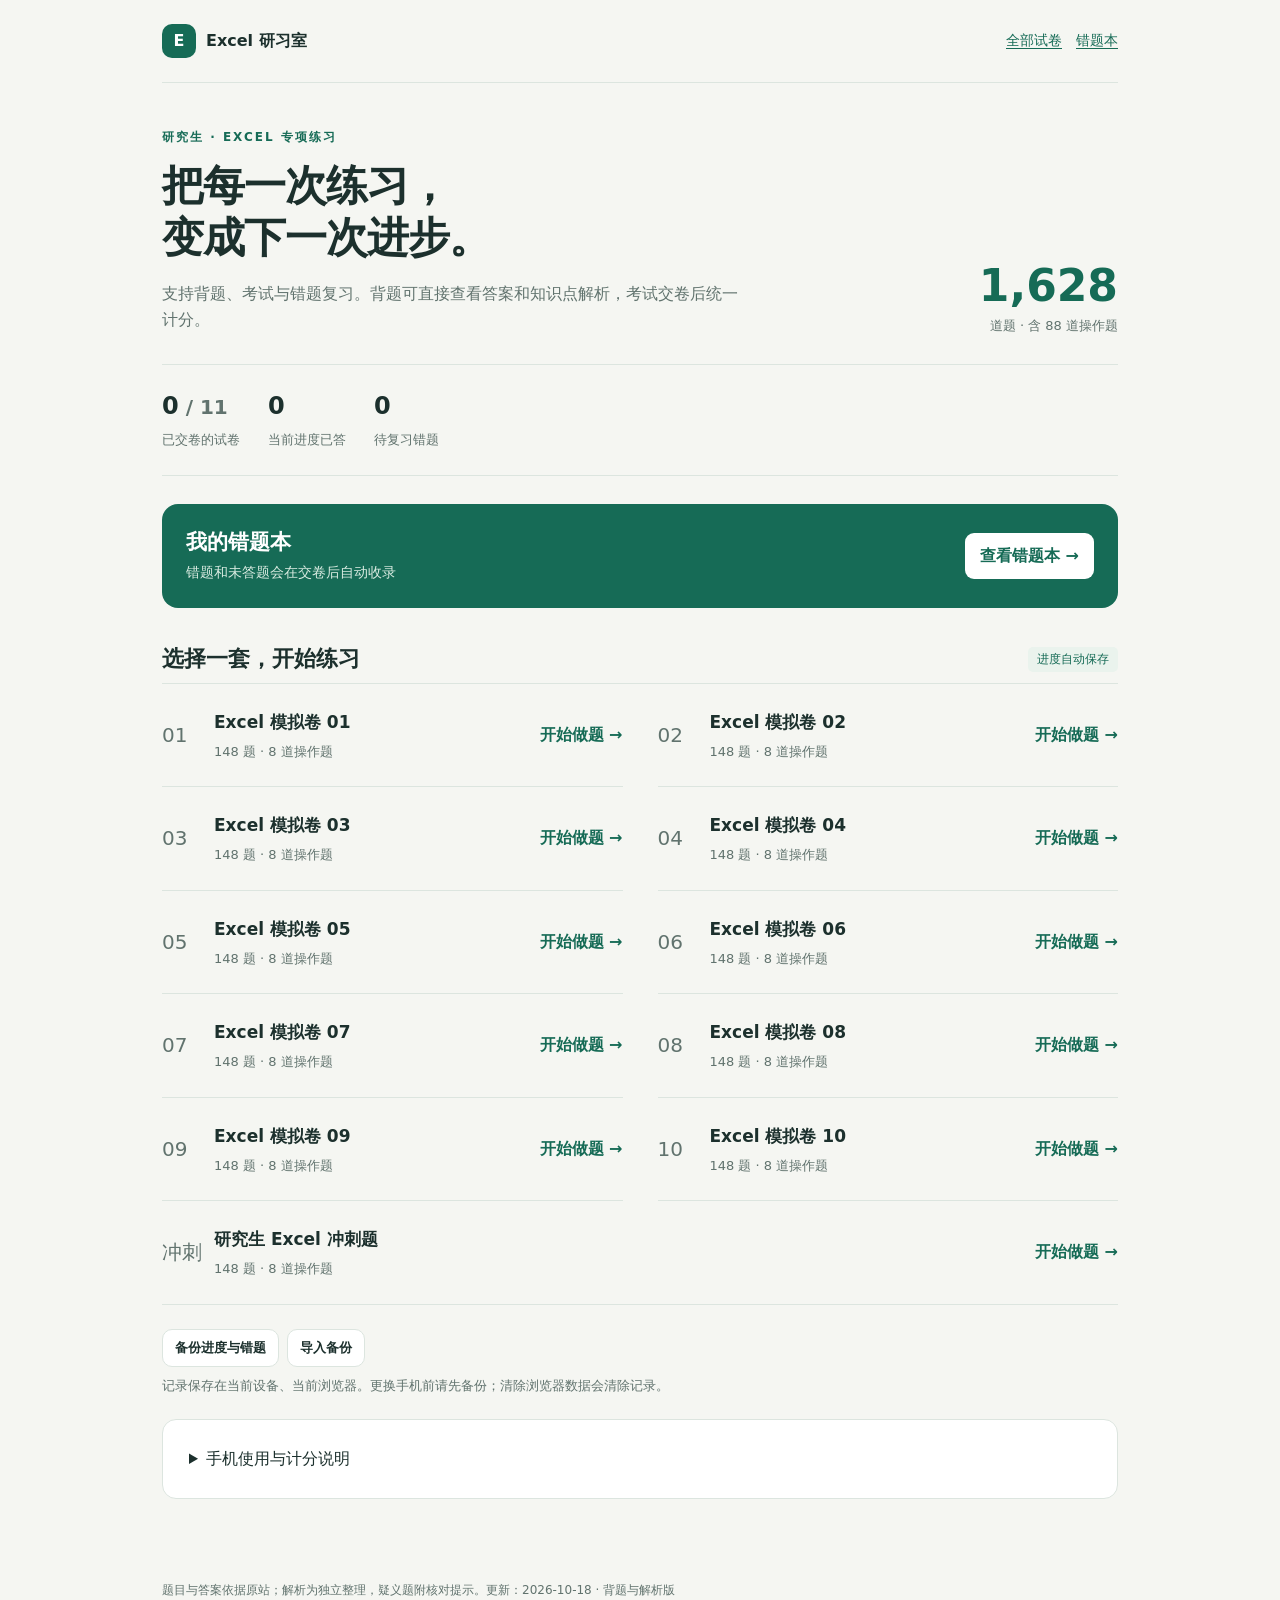
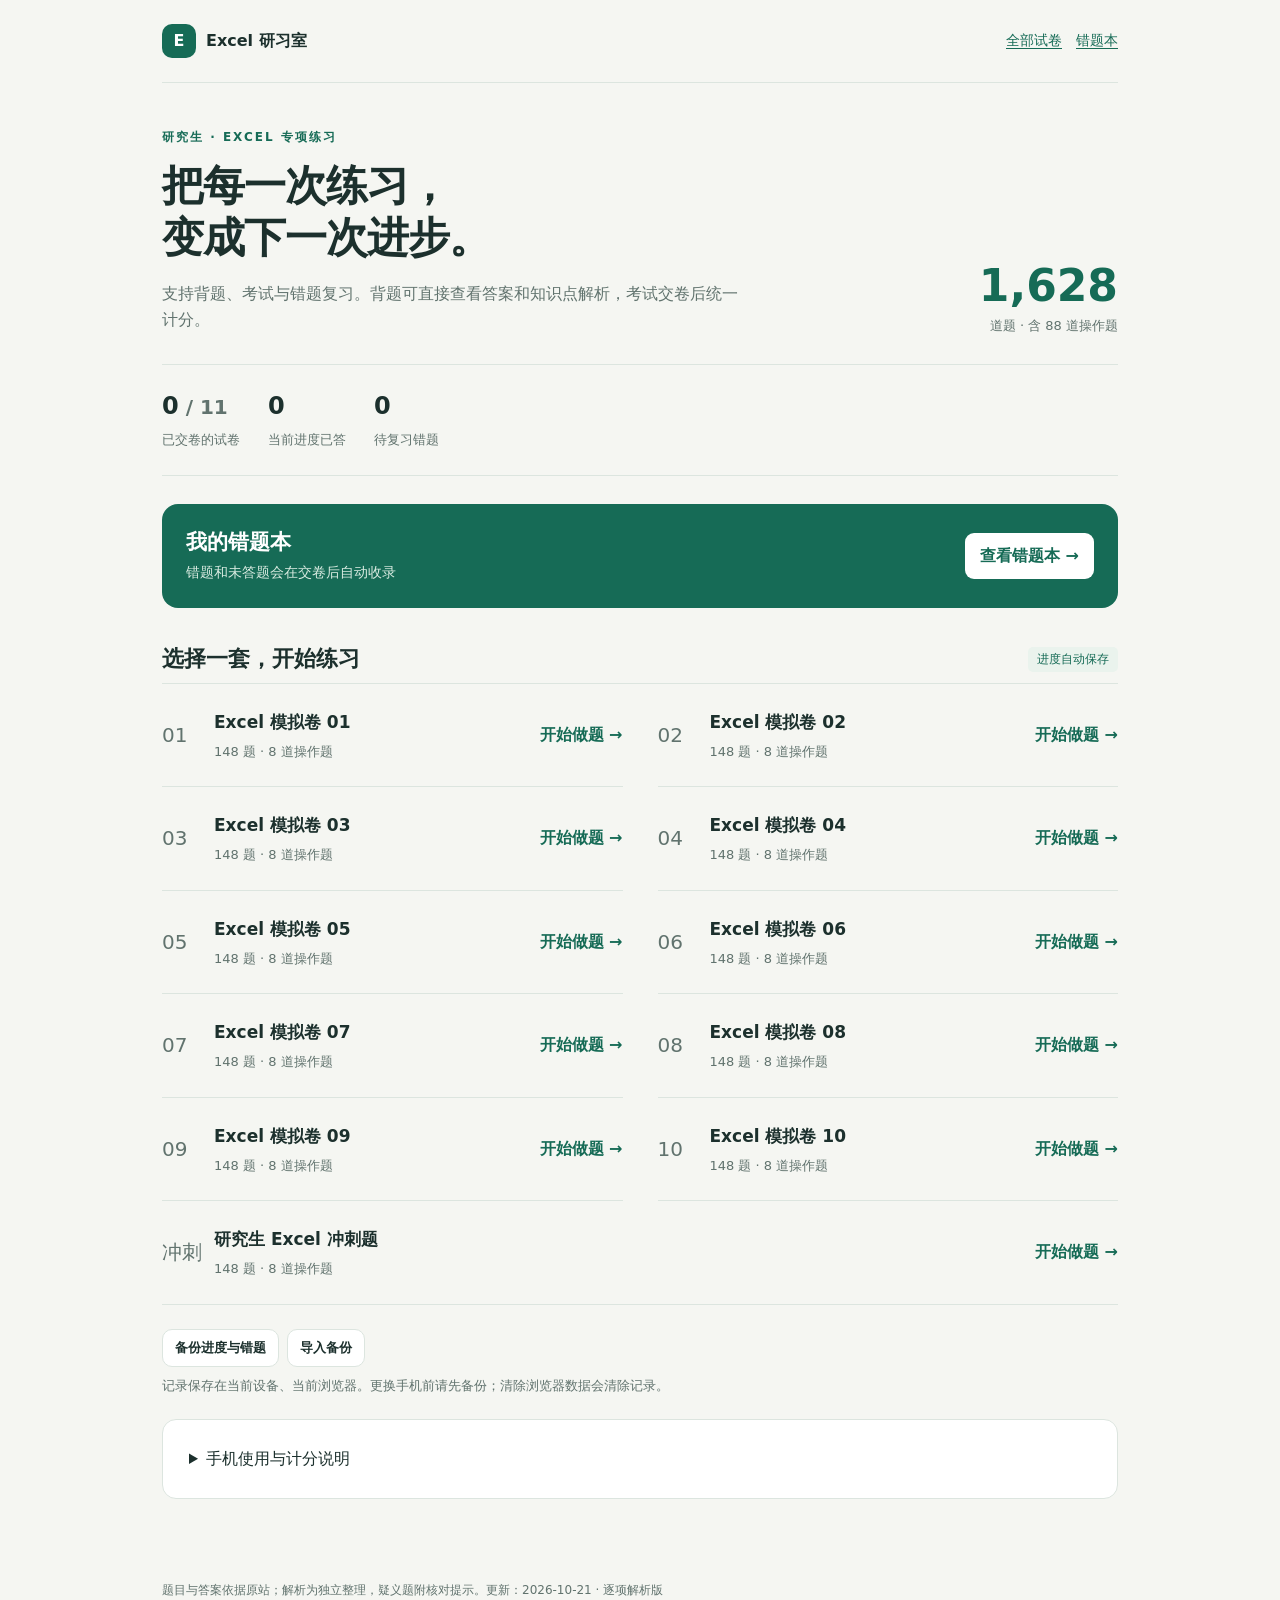
